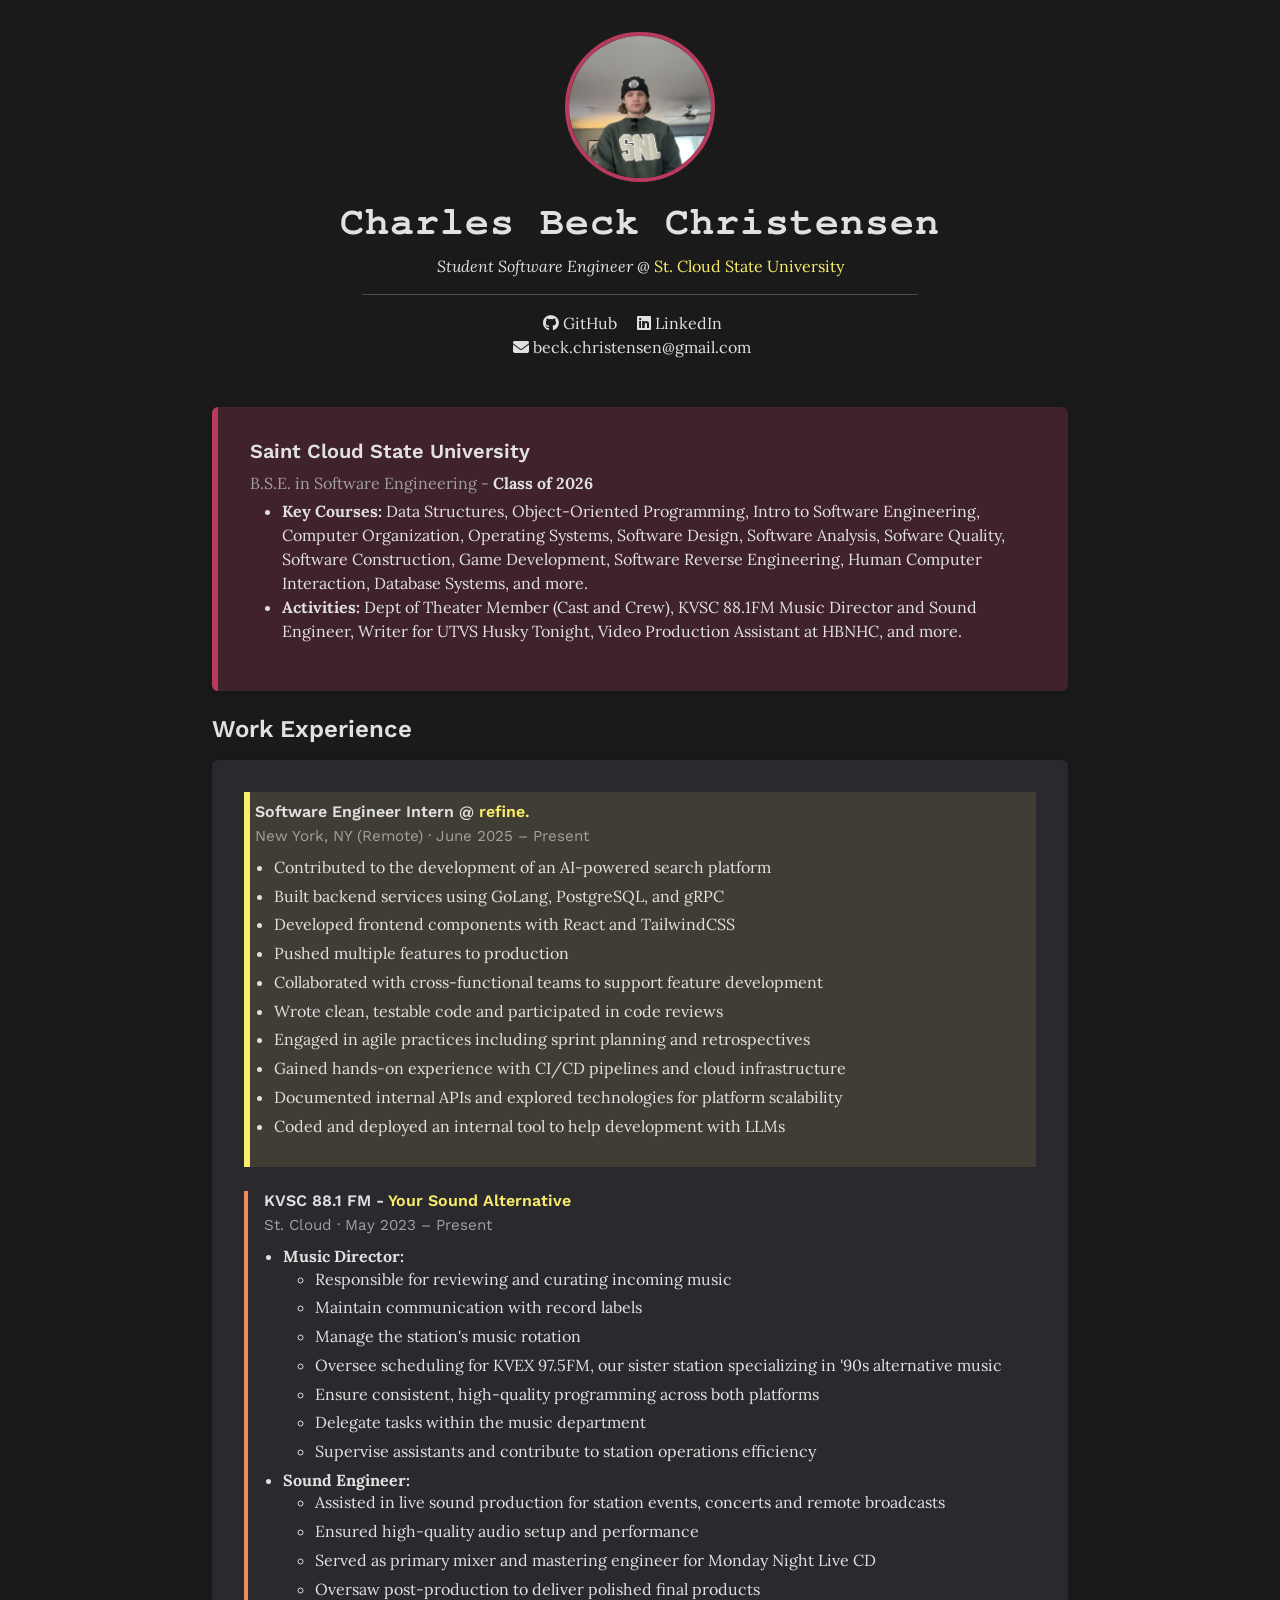
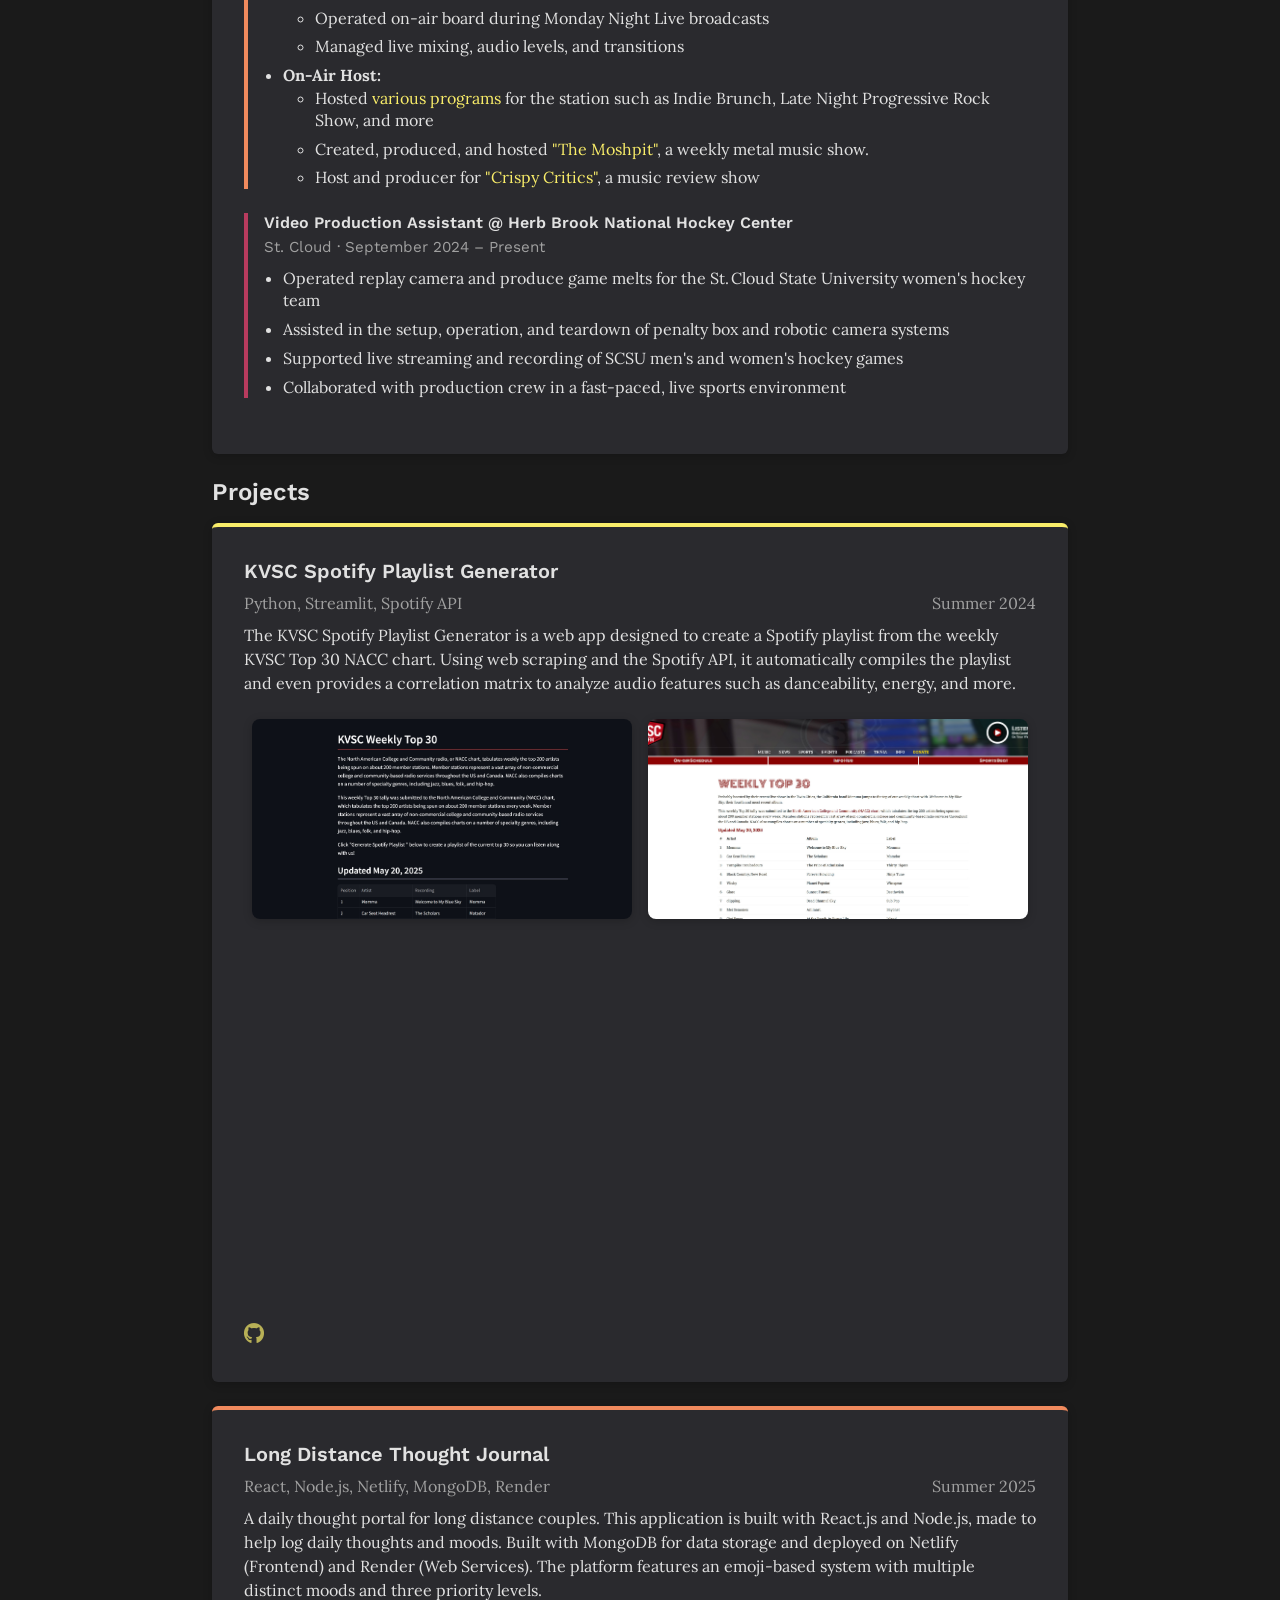
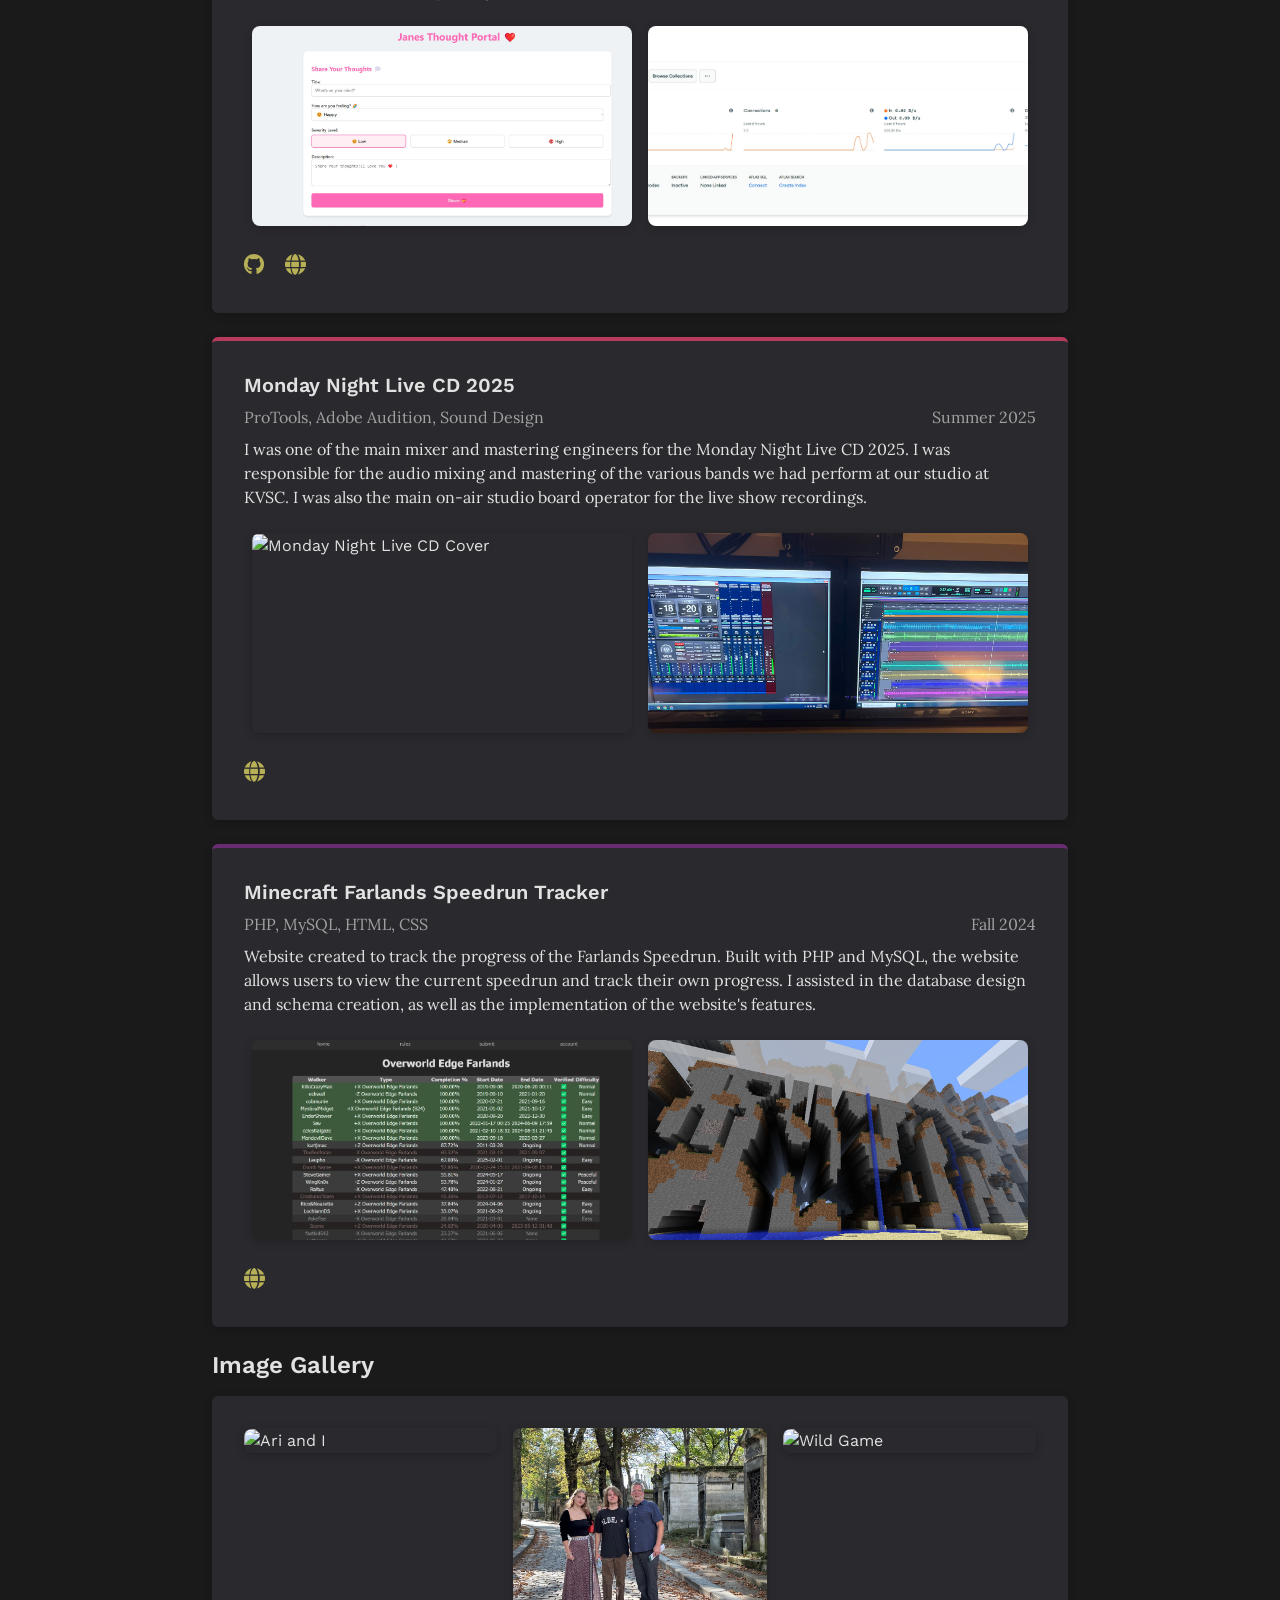
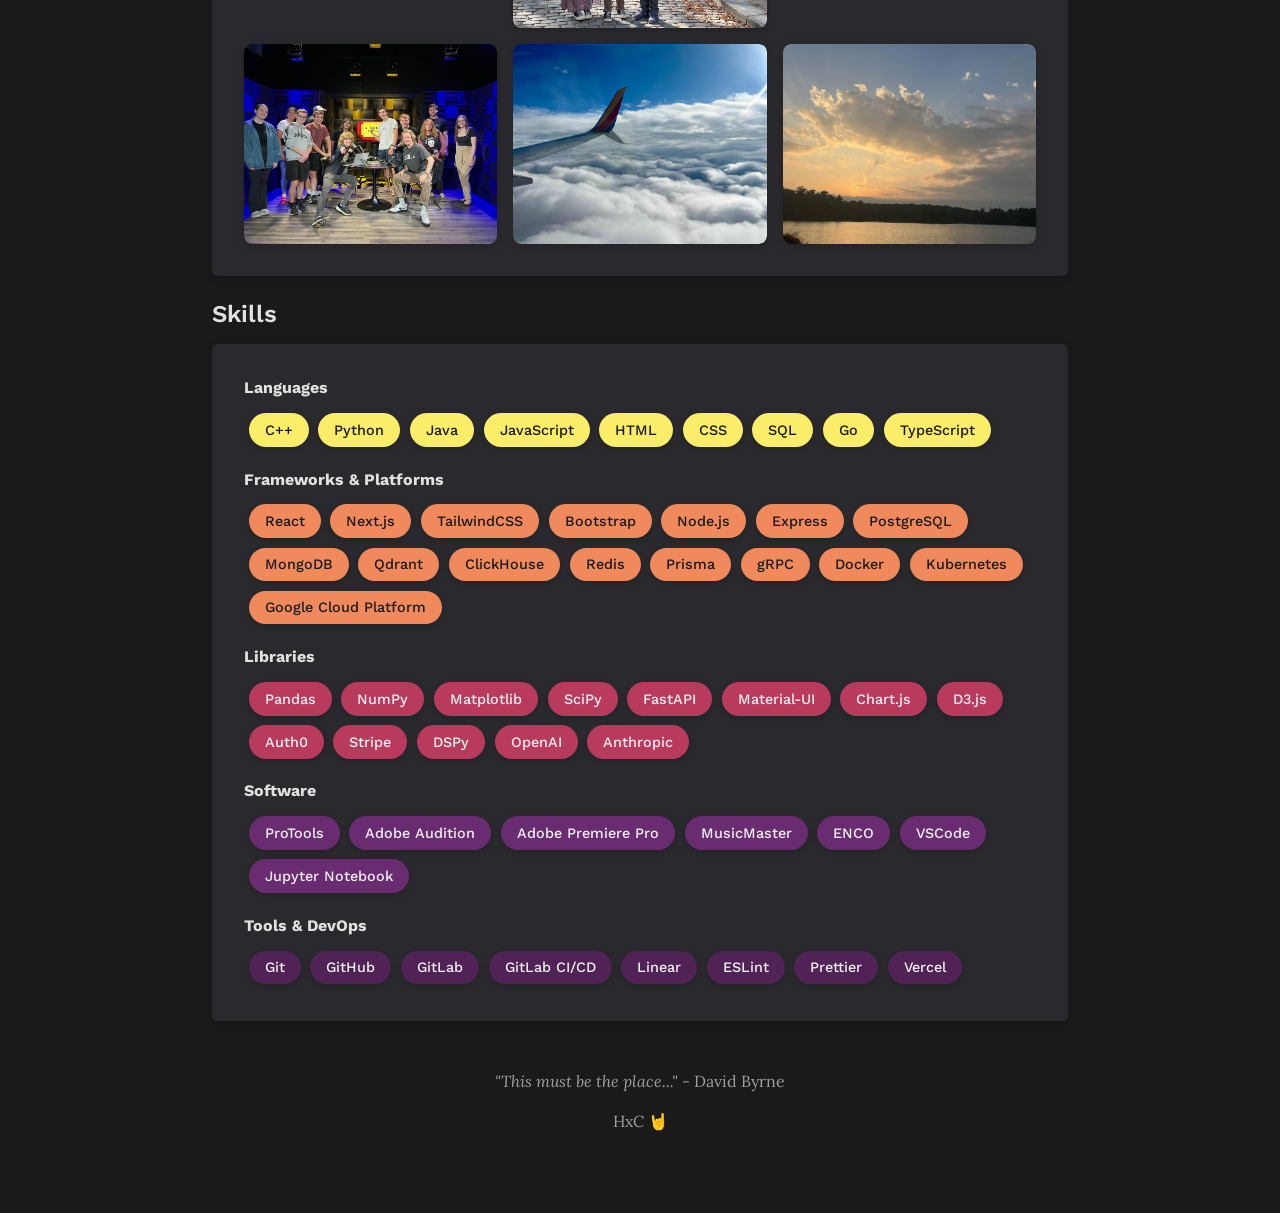
==== index.html @ 15f7aab4 "color" ====
<!DOCTYPE html>
<html lang="en">

<head>
  <meta charset="UTF-8" />
  <meta name="viewport" content="width=device-width, initial-scale=1.0" />
  <title>Beck Christensen | Engineer</title>

  <!-- Meta Description & Keywords -->
  <meta name="description" content="Portfolio website showcasing projects, education, and work experience." />
  <meta name="keywords" content="Portfolio, Software Engineer, Developer, Projects" />

  <!-- Canonical URL -->
  <link rel="canonical" href="https://beckchristensen.dev" />

  <!-- Open Graph / Facebook -->
  <meta property="og:title" content="Beck Christensen — Portfolio" />
  <meta property="og:description" content="Explore my portfolio showcasing projects and experience." />
  <meta property="og:image" content="https://beckchristensen.dev/pics/profile.jpg" />
  <meta property="og:url" content="https://beckchristensen.dev" />
  <meta property="og:type" content="website" />

  <!-- Twitter -->
  <meta name="twitter:card" content="summary_large_image" />
  <meta name="twitter:title" content="Beck Christensen — Portfolio" />
  <meta name="twitter:description" content="Software Engineer building impactful solutions." />
  <meta name="twitter:image" content="https://beckchristensen.dev/pics/profile.jpg" />

  <!-- Favicon -->
  <link rel="icon" href="pics/favicon.ico" type="image/x-icon" />

  <!-- Styles & Fonts -->
  <link href="https://cdn.jsdelivr.net/npm/bootstrap@5.3.0/dist/css/bootstrap.min.css" rel="stylesheet" />
  <link href="https://cdnjs.cloudflare.com/ajax/libs/font-awesome/6.4.0/css/all.min.css" rel="stylesheet" />
  <link href="https://fonts.googleapis.com/css2?family=Lora&family=Work+Sans:wght@400;500;600&display=swap"
    rel="stylesheet" />
  <link href="styles.css" rel="stylesheet" />
</head>

<body data-theme="dark">
  <div class="container">
    <div class="intro">
      <img src="pics/profile.jpg" alt="Beck Christensen" class="profile" />
      <h1>Charles Beck Christensen</h1>
      <p>
        <i>Student Software Engineer </i> @
        <a href="https://www.stcloudstate.edu" target="_blank">St. Cloud State University</a>
      </p>
      <hr style="width: 65%; margin: auto" />
      <p class="education-links mt-3">
        <a href="https://github.com/Beck-MN" class="me-3" target="_blank">
          <i class="fab fa-github"></i> GitHub
        </a>
        <a href="https://www.linkedin.com/in/charles-beck-christensen/" class="me-3" target="_blank">
          <i class="fab fa-linkedin"></i> LinkedIn
        </a>
        <br>
        <a href="mailto:beck.christensen@gmail.com" class="me-3" target="_blank">
          <i class="fas fa-envelope"></i> beck.christensen@gmail.com
        </a>
      </p>
    </div>

    <!-- Education -->
    <div class="card highlight mb-4">
      <div class="card-body d-flex flex-column flex-md-row justify-content-between align-items-start">
        <div class="flex-grow-1">
          <h5>Saint Cloud State University</h5>
          <p class="text-muted mb-1">
            B.S.E. in Software Engineering - <strong>Class of 2026</strong>
          </p>
          <ul>
            <li>
              <span style="font-weight: 900">Key Courses:</span> Data
              Structures, Object-Oriented Programming, Intro to Software
              Engineering, Computer Organization, Operating Systems, Software
              Design, Software Analysis, Sofware Quality, Software
              Construction, Game Development, Software Reverse Engineering,
              Human Computer Interaction, Database Systems, and more.
            </li>
            <li>
              <span style="font-weight: 900">Activities:</span> Dept of
              Theater Member (Cast and Crew), KVSC 88.1FM Music Director and
              Sound Engineer, Writer for UTVS Husky Tonight, Video Production
              Assistant at HBNHC, and more.
            </li>
          </ul>
        </div>
      </div>
    </div>

    <!-- Work Experience -->
    <h4 class="mb-3">Work Experience</h4>
    <div class="card mb-4">
      <div class="card-body">
        <div class="experience-entry current-role">
          <h6>
            Software Engineer Intern @
            <a href="https://www.joinrefine.io" target="_blank">refine.</a>
          </h6>
          <div class="role">New York, NY (Remote) · June 2025 – Present</div>
          <ul class="exp-list">
            <li>Contributed to the development of an AI-powered search platform</li>
            <li>Built backend services using GoLang, PostgreSQL, and gRPC</li>
            <li>Developed frontend components with React and TailwindCSS</li>
            <li>Pushed multiple features to production</li>
            <li>Collaborated with cross-functional teams to support feature development</li>
            <li>Wrote clean, testable code and participated in code reviews</li>
            <li>Engaged in agile practices including sprint planning and retrospectives</li>
            <li>Gained hands-on experience with CI/CD pipelines and cloud infrastructure</li>
            <li>Documented internal APIs and explored technologies for platform scalability</li>
            <li>Coded and deployed an internal tool to help development with LLMs</li>
          </ul>
        </div>

        <div class="experience-entry">
          <h6>
            KVSC 88.1 FM -
            <a href="https://kvsc.org" target="_blank">Your Sound Alternative</a>
          </h6>
          <div class="role">St. Cloud · May 2023 – Present</div>
          <ul class="exp-list">
            <li>
              <strong>Music Director:</strong>
              <ul>
                <li>Responsible for reviewing and curating incoming music</li>
                <li>Maintain communication with record labels</li>
                <li>Manage the station's music rotation</li>
                <li>Oversee scheduling for KVEX 97.5FM, our sister station specializing in '90s alternative music</li>
                <li>Ensure consistent, high-quality programming across both platforms</li>
                <li>Delegate tasks within the music department</li>
                <li>Supervise assistants and contribute to station operations efficiency</li>
              </ul>
            </li>
            <li>
              <strong>Sound Engineer:</strong>
              <ul>
                <li>Assisted in live sound production for station events, concerts and remote broadcasts</li>
                <li>Ensured high-quality audio setup and performance</li>
                <li>Served as primary mixer and mastering engineer for Monday Night Live CD</li>
                <li>Oversaw post-production to deliver polished final products</li>
                <li>Operated on-air board during Monday Night Live broadcasts</li>
                <li>Managed live mixing, audio levels, and transitions</li>
              </ul>
            </li>
            <li>
              <strong>On-Air Host:</a></strong>
              <ul>
                <li>Hosted <a href="https://spinitron.com/KVSC/dj/172772/Beck" target="_blank">various programs</a> for
                  the station such as Indie Brunch, Late Night Progressive Rock Show, and
                  more</li>
                <li>Created, produced, and hosted <a href="https://spinitron.com/KVSC/show/289520/The-Moshpit"
                    target="_blank">"The Moshpit"</a>, a weekly metal music show.</li>
                <li>Host and producer for <a
                    href="https://drive.google.com/drive/folders/1A9IMFSlSN50rLagsaQSHKBkP95zZMX10?usp=drive_link"
                    target="_blank">"Crispy Critics"</a>, a music review show</li>
              </ul>
            </li>
          </ul>
        </div>

        <div class="experience-entry">
          <h6>
            Video Production Assistant @ Herb Brook National Hockey Center
          </h6>
          <div class="role">St. Cloud · September 2024 – Present</div>
          <ul class="exp-list">
            <li>
              Operated replay camera and produce game melts for the St. Cloud
              State University women's hockey team
            </li>
            <li>
              Assisted in the setup, operation, and teardown of penalty box
              and robotic camera systems
            </li>
            <li>
              Supported live streaming and recording of SCSU men's and women's
              hockey games
            </li>
            <li>
              Collaborated with production crew in a fast-paced, live sports
              environment
            </li>
          </ul>
        </div>
      </div>
    </div>

    <!-- Projects -->
    <h4 class="mb-3">Projects</h4>

    <!-- KVSC Spotify Project -->
    <div class="card mb-4 project-card">
      <div class="card-body">
        <h5>KVSC Spotify Playlist Generator</h5>
        <div class="d-flex justify-content-between align-items-center mb-2">
          <p class="text-muted mb-0">Python, Streamlit, Spotify API</p>
          <p class="text-muted mb-0">Summer 2024</p>
        </div>
        <p>
          The KVSC Spotify Playlist Generator is a web app designed to create
          a Spotify playlist from the weekly KVSC Top 30 NACC chart. Using web
          scraping and the Spotify API, it automatically compiles the playlist
          and even provides a correlation matrix to analyze audio features
          such as danceability, energy, and more.
        </p>
        <div class="project-images-container">
          <div class="project-image">
            <img src="pics/spotify_app.jpg" alt="KVSC Spotify Playlist Generator Screenshot" />
            <div class="image-overlay">
              <p>
                Web app that creates Spotify playlists from KVSC's weekly Top
                30 chart
              </p>
            </div>
          </div>
          <div class="project-image">
            <img src="pics/kvsc_top.jpg" alt="KVSC's weekly Top 30 chart" />
            <div class="image-overlay">
              <p>KVSC's weekly Top 30 chart</p>
            </div>
          </div>
        </div>
        <div style="display: flex; justify-content: center;">
          <iframe style="border-radius:4px"
            src="https://open.spotify.com/embed/playlist/4jFSmTrqs5lu827RUl6WCa?utm_source=generator&theme=0"
            width="98%" height="352" frameBorder="0" allowfullscreen=""
            allow="autoplay; clipboard-write; encrypted-media; fullscreen; picture-in-picture" loading="lazy"></iframe>
        </div>
        <br>
        <div class="icon-links">
          <a href="https://github.com/Beck-MN/KVSC-Spotify-App" target="_blank"><i class="fab fa-github"></i></a>
        </div>
      </div>
    </div>

    <!-- Thought Journal Project -->
    <div class="card mb-4 project-card">
      <div class="card-body">
        <h5>Long Distance Thought Journal</h5>
        <div class="d-flex justify-content-between align-items-center mb-2">
          <p class="text-muted mb-0">
            React, Node.js, Netlify, MongoDB, Render
          </p>
          <p class="text-muted mb-0">Summer 2025</p>
        </div>
        <p>
          A daily thought portal for long distance couples. This application is built with React.js and Node.js, made to
          help log daily thoughts and moods.
          Built with MongoDB for data storage and deployed on Netlify (Frontend) and Render (Web Services). The platform
          features an emoji-based system with multiple distinct moods and three priority levels.
        </p>
        <div class="project-images-container">
          <div class="project-image">
            <img src="pics/portal.jpg" alt="Long Distance Thought Journal Interface" />
            <div class="image-overlay">
              <p>Main interface of the thought journal application</p>
            </div>
          </div>
          <div class="project-image">
            <img src="pics/portal_db.jpg" alt="MongoDB Database" />
            <div class="image-overlay">
              <p>Database structure showing mood and priority tracking</p>
            </div>
          </div>
        </div>
        <div class="icon-links">
          <a href="https://github.com/Beck-MN/Complaint-Portal" target="_blank"><i class="fab fa-github"></i></a>
          <a href="https://janehasacomplaint.com" target="_blank"><i class="fas fa-globe"></i></a>
        </div>
      </div>
    </div>

    <!-- MNL CD Project -->
    <div class="card mb-4 project-card">
      <div class="card-body">
        <h5>Monday Night Live CD 2025</h5>
        <div class="d-flex justify-content-between align-items-center mb-2">
          <p class="text-muted mb-0">
            ProTools, Adobe Audition, Sound Design
          </p>
          <p class="text-muted mb-0">Summer 2025</p>
        </div>
        <p>
          I was one of the main mixer and mastering engineers for the Monday
          Night Live CD 2025. I was responsible for the audio mixing and
          mastering of the various bands we had perform at our studio at KVSC.
          I was also the main on-air studio board operator for the live show
          recordings.
        </p>
        <div class="project-images-container">
          <div class="project-image">
            <img src="pics/mnl_cd.png" alt="Monday Night Live CD Cover" />
            <div class="image-overlay">
              <p>Cover art for the 2025 Monday Night Live CD compilation</p>
            </div>
          </div>
          <div class="project-image">
            <img src="pics/mnl_stu.jpg" alt="Monday Night Live Studio" />
            <div class="image-overlay">
              <p>Monday Night Live Studio</p>
            </div>
          </div>
        </div>
        <div class="icon-links">
          <a href="https://drive.google.com/drive/folders/1A9IMFSlSN50rLagsaQSHKBkP95zZMX10?usp=drive_link"
            target="_blank"><i class="fas fa-globe"></i></a>
        </div>
      </div>
    </div>

    <!-- Farlands Project -->
    <div class="card mb-4 project-card">
      <div class="card-body">
        <h5>Minecraft Farlands Speedrun Tracker</h5>
        <div class="d-flex justify-content-between align-items-center mb-2">
          <p class="text-muted mb-0">PHP, MySQL, HTML, CSS</p>
          <p class="text-muted mb-0">Fall 2024</p>
        </div>
        <p>
          Website created to track the progress of the Farlands Speedrun.
          Built with PHP and MySQL, the website allows users to view the
          current speedrun and track their own progress. I assisted in the
          database design and schema creation, as well as the implementation
          of the website's features.
        </p>
        <div class="project-images-container">
          <div class="project-image">
            <img src="pics/farlands.jpg" alt="Farlands Speedrun Tracker Interface" />
            <div class="image-overlay">
              <p>User interface for tracking Farlands speedrun progress</p>
            </div>
          </div>
          <div class="project-image">
            <img src="pics/farlands_2.webp" alt="Minecraft Farlands" />
            <div class="image-overlay">
              <p>In-game view of the Minecraft Farlands</p>
            </div>
          </div>
        </div>
        <div class="icon-links">
          <a href="https://farlands.cc" target="_blank"><i class="fas fa-globe"></i></a>
        </div>
      </div>
    </div>

    <!-- Image Gallery -->
    <h4 class="mb-3">Image Gallery</h4>
    <div class="card mb-4">
      <div class="card-body">
        <div class="row g-3" id="imageGallery">
          <div class="col-lg-4 col-md-6">
            <div class="gallery-item">
              <img src="pics/ari_1.jpg" alt="Ari and I" class="gallery-image" data-bs-toggle="modal"
                data-bs-target="#imageModal" onclick="showImage('pics/ari_1.jpg', 'My cat Ari ❤️')">
              <div class="image-overlay">
                <p>My cat Ari ❤️</p>
              </div>
            </div>
          </div>
          <div class="col-lg-4 col-md-6">
            <div class="gallery-item">
              <img src="pics/fam.jpg" alt="Family" class="gallery-image" data-bs-toggle="modal"
                data-bs-target="#imageModal" onclick="showImage('pics/fam.jpg', 'Me,My Dad, and Sister in France')">
              <div class="image-overlay">
                <p>Me, My Dad, and Sister in France</p>
              </div>
            </div>
          </div>
          <div class="col-lg-4 col-md-6">
            <div class="gallery-item">
              <img src="pics/wild_game.jpg" alt="Wild Game" class="gallery-image" data-bs-toggle="modal"
                data-bs-target="#imageModal" onclick="showImage('pics/wild_game.jpg', 'Wild Game w/ my best friend')">
              <div class="image-overlay">
                <p>Wild Game w/ my best friend</p>
              </div>
            </div>
          </div>
          <div class="col-lg-4 col-md-6">
            <div class="gallery-item">
              <img src="pics/bttm.jpg" alt="Back to the Movies cast" class="gallery-image" data-bs-toggle="modal"
                data-bs-target="#imageModal" onclick="showImage('pics/bttm.jpg', 'Back to the Movies cast')">
              <div class="image-overlay">
                <p>Back to the Movies cast</p>
              </div>
            </div>
          </div>
          <div class="col-lg-4 col-md-6">
            <div class="gallery-item">
              <img src="pics/airplane.jpg" alt="Airplane" class="gallery-image" data-bs-toggle="modal"
                data-bs-target="#imageModal" onclick="showImage('pics/airplane.jpg', 'Love traveling')">
              <div class="image-overlay">
                <p>Love traveling</p>
              </div>
            </div>
          </div>
          <div class="col-lg-4 col-md-6">
            <div class="gallery-item">
              <img src="pics/up_north.jpg" alt="Up North" class="gallery-image" data-bs-toggle="modal"
                data-bs-target="#imageModal" onclick="showImage('pics/up_north.jpg', 'Love being up north')">
              <div class="image-overlay">
                <p>Love being up north</p>
              </div>
            </div>
          </div>
        </div>
      </div>
    </div>

    <!-- Image Modal -->
    <div class="modal fade" id="imageModal" tabindex="-1" aria-labelledby="imageModalLabel" aria-hidden="true">
      <div class="modal-dialog modal-lg modal-dialog-centered">
        <div class="modal-content">
          <div class="modal-header">
            <h5 class="modal-title" id="imageModalLabel">Image</h5>
            <button type="button" class="btn-close" data-bs-dismiss="modal" aria-label="Close"></button>
          </div>
          <div class="modal-body text-center">
            <img id="modalImage" src="" alt="" class="img-fluid">
          </div>
        </div>
      </div>
    </div>

    <!-- Skills -->
    <h4 class="mb-3">Skills</h4>
    <div class="card mb-4">
      <div class="card-body">
        <div class="mb-2"><strong>Languages</strong></div>
        <div class="d-flex flex-wrap mb-3">
          <span class="badge lang">C++</span>
          <span class="badge lang">Python</span>
          <span class="badge lang">Java</span>
          <span class="badge lang">JavaScript</span>
          <span class="badge lang">HTML</span>
          <span class="badge lang">CSS</span>
          <span class="badge lang">SQL</span>
          <span class="badge lang">Go</span>
          <span class="badge lang">TypeScript</span>
        </div>

        <div class="mb-2"><strong>Frameworks & Platforms</strong></div>
        <div class="d-flex flex-wrap mb-3">
          <span class="badge framework">React</span>
          <span class="badge framework">Next.js</span>
          <span class="badge framework">TailwindCSS</span>
          <span class="badge framework">Bootstrap</span>
          <span class="badge framework">Node.js</span>
          <span class="badge framework">Express</span>
          <span class="badge framework">PostgreSQL</span>
          <span class="badge framework">MongoDB</span>
          <span class="badge framework">Qdrant</span>
          <span class="badge framework">ClickHouse</span>
          <span class="badge framework">Redis</span>
          <span class="badge framework">Prisma</span>
          <span class="badge framework">gRPC</span>
          <span class="badge framework">Docker</span>
          <span class="badge framework">Kubernetes</span>
          <span class="badge framework">Google Cloud Platform</span>
        </div>

        <div class="mb-2"><strong>Libraries</strong></div>
        <div class="d-flex flex-wrap mb-3">
          <span class="badge library">Pandas</span>
          <span class="badge library">NumPy</span>
          <span class="badge library">Matplotlib</span>
          <span class="badge library">SciPy</span>
          <span class="badge library">FastAPI</span>
          <span class="badge library">Material-UI</span>
          <span class="badge library">Chart.js</span>
          <span class="badge library">D3.js</span>
          <span class="badge library">Auth0</span>
          <span class="badge library">Stripe</span>
          <span class="badge library">DSPy</span>
          <span class="badge library">OpenAI</span>
          <span class="badge library">Anthropic</span>
        </div>

        <div class="mb-2"><strong>Software</strong></div>
        <div class="d-flex flex-wrap mb-3">
          <span class="badge software">ProTools</span>
          <span class="badge software">Adobe Audition</span>
          <span class="badge software">Adobe Premiere Pro</span>
          <span class="badge software">MusicMaster</span>
          <span class="badge software">ENCO</span>
          <span class="badge software">VSCode</span>
          <span class="badge software">Jupyter Notebook</span>
        </div>

        <div class="mb-2"><strong>Tools & DevOps</strong></div>
        <div class="d-flex flex-wrap">
          <span class="badge tools">Git</span>
          <span class="badge tools">GitHub</span>
          <span class="badge tools">GitLab</span>
          <span class="badge tools">GitLab CI/CD</span>
          <span class="badge tools">Linear</span>
          <span class="badge tools">ESLint</span>
          <span class="badge tools">Prettier</span>
          <span class="badge tools">Vercel</span>
        </div>
      </div>
    </div>
  </div>

  <!-- Footer -->
  <footer class="text-center mt-5 mb-3 text-muted small">
    <p><i>"This must be the place..."</i> - David Byrne</p>
    <p>
      <a href="https://youtu.be/jOB3IYBcJEE?si=LBYLgyGTrKcI_44z" target="_blank">
        HxC 🤘</a>
    </p>
  </footer>

  <!-- Scripts -->
  <script src="https://cdn.jsdelivr.net/npm/bootstrap@5.3.0/dist/js/bootstrap.bundle.min.js"></script>
  <script src="https://unpkg.com/aos@2.3.4/dist/aos.js"></script>
  <script>
    AOS.init({ duration: 200, once: true });

    // Gallery modal functionality
    function showImage(src, title) {
      document.getElementById('modalImage').src = src;
      document.getElementById('modalImage').alt = title;
      document.getElementById('imageModalLabel').textContent = title;
    }
  </script>
</body>

</html>
---- styles.css ----
:root {
  --bg: #1a1a1a;
  --text: #e1e1e1;
  --text-muted: #a0a0a0;
  --card-bg: #2a2a2e;
  --card-highlight-bg: #b83b5f3d;
  ;
  --accent: #B83B5E;
  --badge-text: #f1f1f1;
  --divider: linear-gradient(to right, #2E2A5B, #1a1a1a);
}

body {
  background-color: var(--bg);
  color: var(--text);
  font-family: "Work Sans", sans-serif;
  padding: 2rem 1rem 4rem 1rem;
}

.divider {
  height: 60px;
  background: var(--divider);
}

h1,
h2,
h3,
h4,
h5,
h6 {
  font-family: "Work Sans", sans-serif;
  font-weight: 600;
  color: var(--text);
}

p,
li {
  font-family: "Lora", serif;
  font-size: 1rem;
  color: var(--text);
}

.intro {
  text-align: center;
  margin-bottom: 3rem;
}

.intro img.profile {
  width: 150px;
  height: 150px;
  object-fit: cover;
  object-position: center 30%;
  border-radius: 50%;
  margin-bottom: 1rem;
  border: 4px solid var(--accent);
}

.intro h1 {
  font-family: "FreeMono", monospace;
  font-weight: 600;
  letter-spacing: 1px;
}

.text-muted {
  color: var(--text-muted) !important;
}

.card {
  border: none;
  background-color: var(--card-bg);
  box-shadow: 0 2px 10px rgba(0, 0, 0, 0.2);
  transition: transform 0.2s;
  color: var(--text);
}

.card.highlight {
  border-left: 6px solid var(--accent);
  background-color: var(--card-highlight-bg);
}

.card:hover {
  transform: translateY(-4px);
}

.card-body {
  padding: 2rem;
}

.project-card {
  border: none;
  background-color: var(--card-bg);
  box-shadow: 0 2px 10px rgba(0, 0, 0, 0.2);
  transition: transform 0.2s;
  margin-bottom: 2rem;
  border-top: 4px solid transparent;
}

.project-card:hover {
  transform: translateY(-4px);
}

/* Project card accent colors */
.card.mb-4.project-card:nth-of-type(4) {
  border-top-color: #F9ED69;
}

.card.mb-4.project-card:nth-of-type(5) {
  border-top-color: #F08A5D;
}

.card.mb-4.project-card:nth-of-type(6) {
  border-top-color: #B83B5E;
}

.card.mb-4.project-card:nth-of-type(7) {
  border-top-color: #6A2C70;
}

.badge {
  font-size: 0.9rem;
  font-weight: 500;
  margin: 0.3rem;
  padding: 0.6rem 1rem;
  color: var(--badge-text);
  border-radius: 2rem;
  box-shadow: 0 2px 6px rgba(0, 0, 0, 0.2);
  cursor: default;
}

.badge.lang {
  background-color: #F9ED69;
  color: #1a1a1a;
}

.badge.framework {
  background-color: #F08A5D;
  color: #1a1a1a;
}

.badge.library {
  background-color: #B83B5E;
}

.badge.software {
  background-color: #6A2C70;
}

.badge.tools {
  background-color: #512255;
}

.icon-links a {
  color: #f9ed69af;
  margin-right: 1rem;
  font-size: 1.3rem;
  cursor: pointer;
  transition: color 0.2s;
}

.icon-links a:hover {
  color: #F08A5D;
}

.container {
  max-width: 880px;
}

.experience-entry {
  border-left: 4px solid var(--accent);
  margin-bottom: 1.5rem;
  padding-left: 1rem;
}

.experience-entry:nth-child(1) {
  border-left-color: #F9ED69;
}

.experience-entry:nth-child(2) {
  border-left-color: #F08A5D;
}

.experience-entry:nth-child(3) {
  border-left-color: #B83B5E;
}

.experience-entry h6 {
  margin-bottom: 0.25rem;
  font-weight: 600;
  color: var(--text);
}

.experience-entry .role {
  font-size: 0.95rem;
  color: var(--text-muted);
}

.experience-entry p {
  margin-top: 0.5rem;
}

.experience-entry.current-role {
  border-left: 6px solid var(--accent);
  background-color: var(--card-highlight-bg);
  padding: 10px 5px;
}

.experience-entry.current-role:nth-child(1) {
  border-left-color: #F9ED69;
  background-color: rgba(249, 237, 105, 0.1);
}

.experience-entry.current-role:nth-child(2) {
  border-left-color: #F08A5D;
  background-color: rgba(240, 138, 93, 0.1);
}

.experience-entry.current-role:nth-child(3) {
  border-left-color: #B83B5E;
  background-color: rgba(184, 59, 94, 0.1);
}

.exp-list {
  padding-left: 1.2rem;
  margin-top: 0.5rem;
  margin-bottom: 1.25rem;
  list-style: disc;
}

.exp-list li {
  margin-bottom: 0.4rem;
  font-family: "Lora", serif;
  font-size: 1rem;
  line-height: 1.4;
}

.education-links a {
  color: var(--text);
  text-decoration: none;
  transition: color 0.2s;
}

.education-links a:hover {
  color: var(--accent);
  text-decoration: underline;
}

a {
  color: #F9ED69;
  text-decoration: none;
  transition: color 0.2s;
}

a:hover {
  color: #F08A5D;
}

strong {
  color: var(--text);
}

@media (max-width: 576px) {
  .card-body {
    padding: 1.25rem;
  }
}

.project-images-container {
  display: flex;
  flex-wrap: wrap;
  justify-content: space-between;
  margin-bottom: 1rem;
}

.project-image {
  position: relative;
  width: 48%;
  margin: 1%;
  display: inline-block;
  overflow: hidden;
  border-radius: 8px;
  box-shadow: 0 2px 10px rgba(0, 0, 0, 0.2);
}

.project-image img {
  width: 100%;
  height: 200px;
  object-fit: cover;
  object-position: top;
  transition: transform 0.3s ease;
}

.project-image:hover img {
  transform: scale(1.05);
}

.project-image .image-overlay {
  position: absolute;
  top: 0;
  left: 0;
  width: 100%;
  height: 100%;
  background: rgba(0, 0, 0, 0.8);
  color: var(--text);
  display: flex;
  align-items: center;
  justify-content: center;
  opacity: 0;
  transition: opacity 0.3s ease;
  padding: 1rem;
  text-align: center;
  font-family: "Work Sans", sans-serif;
}

.project-image:hover .image-overlay {
  opacity: 1;
}

footer p {
  color: #a0a0a0;
}

footer a {
  color: #a0a0a0;
}

footer a:hover {
  color: #F9ED69;
}

/* Gallery Styles */
.gallery-item {
  position: relative;
  overflow: hidden;
  border-radius: 8px;
  box-shadow: 0 2px 10px rgba(0, 0, 0, 0.2);
  transition: transform 0.3s ease, box-shadow 0.3s ease;
}

.gallery-item:hover {
  transform: translateY(-4px);
  box-shadow: 0 8px 20px rgba(0, 0, 0, 0.3);
}

.gallery-image {
  width: 100%;
  height: 200px;
  object-fit: cover;
  object-position: center;
  cursor: pointer;
  transition: transform 0.3s ease;
  border-radius: 8px;
}

.gallery-item:hover .gallery-image {
  transform: scale(1.05);
}

.gallery-item .image-overlay {
  position: absolute;
  top: 0;
  left: 0;
  width: 100%;
  height: 100%;
  background: rgba(0, 0, 0, 0.8);
  color: var(--text);
  display: flex;
  align-items: center;
  justify-content: center;
  opacity: 0;
  transition: opacity 0.3s ease;
  padding: 1rem;
  text-align: center;
  font-family: "Work Sans", sans-serif;
  border-radius: 8px;
  pointer-events: none;
}

.gallery-item:hover .image-overlay {
  opacity: 1;
}

/* Modal customization to match theme */
.modal-content {
  background-color: var(--card-bg);
  border: none;
  color: var(--text);
}

.modal-header {
  border-bottom: 1px solid #444;
}

.modal-title {
  color: var(--text);
}

.btn-close {
  filter: invert(1);
}

@media (max-width: 768px) {
  .gallery-image {
    height: 160px;
  }
}
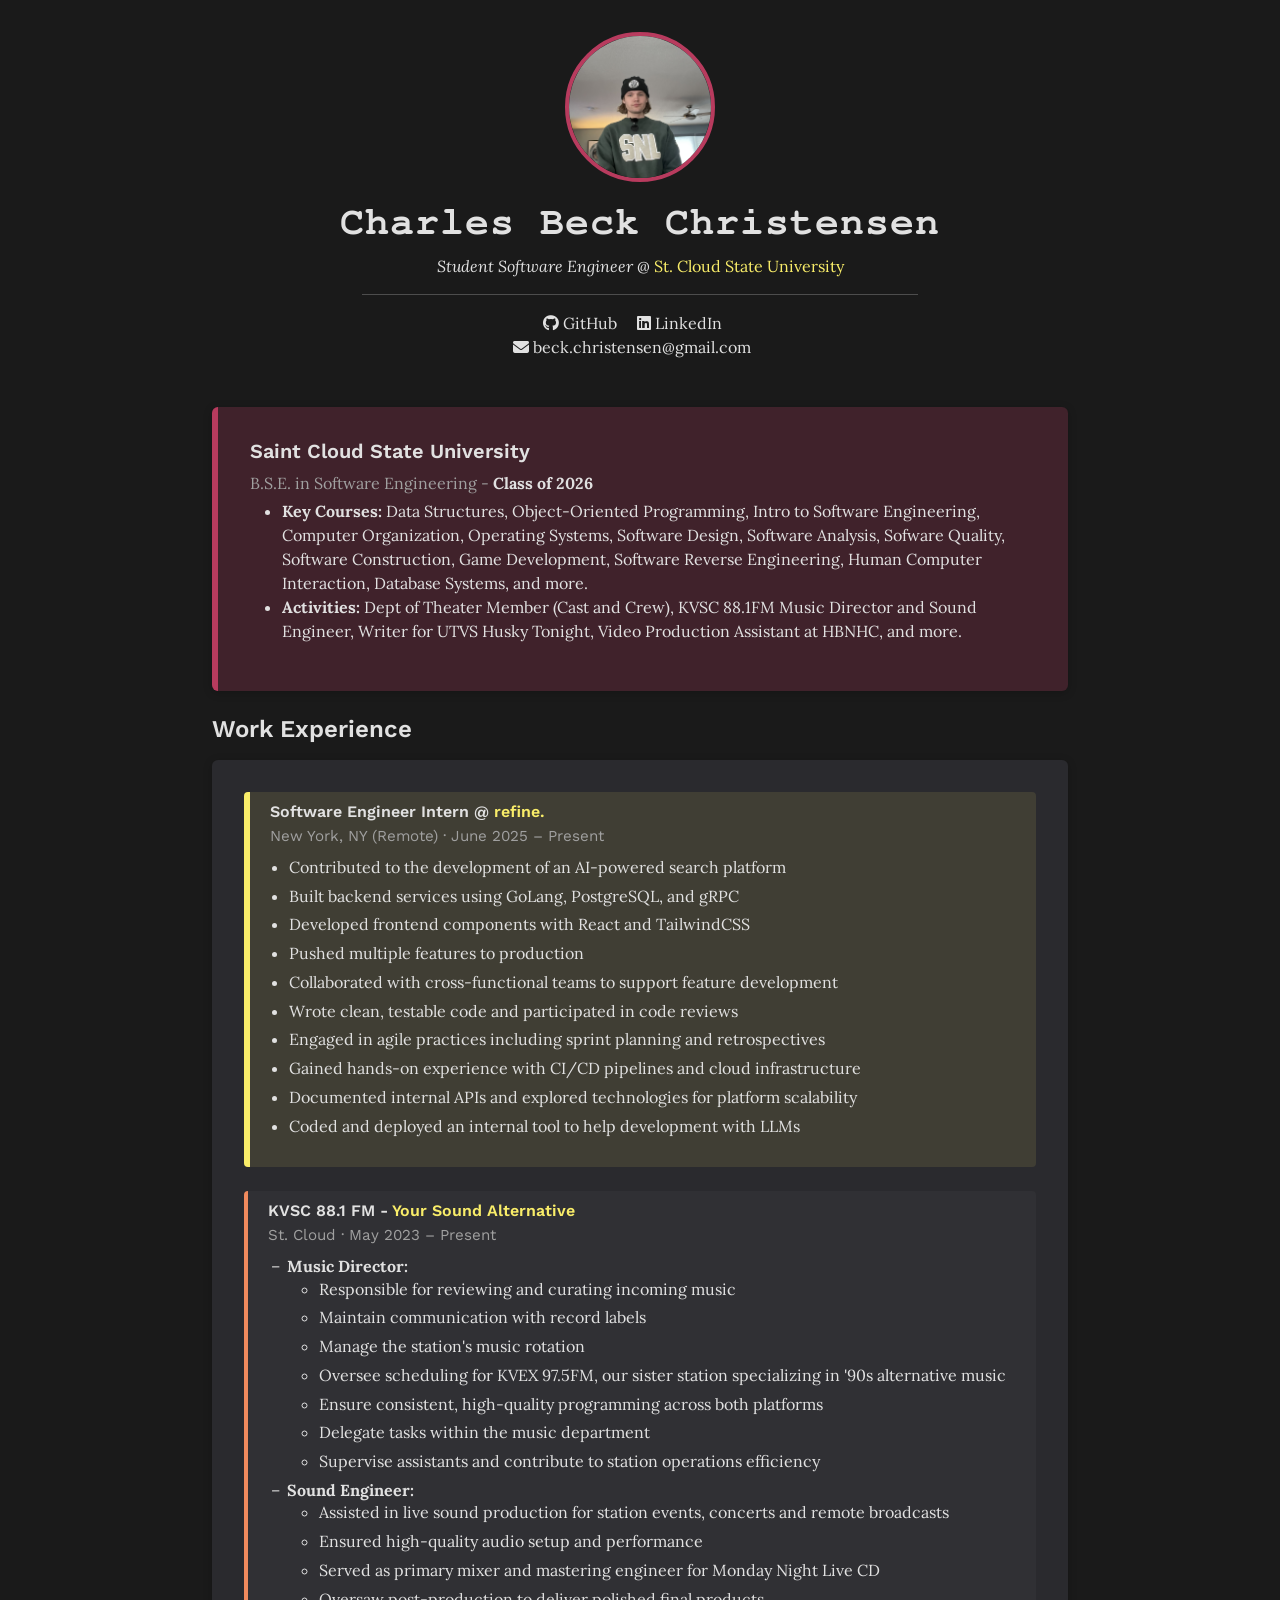
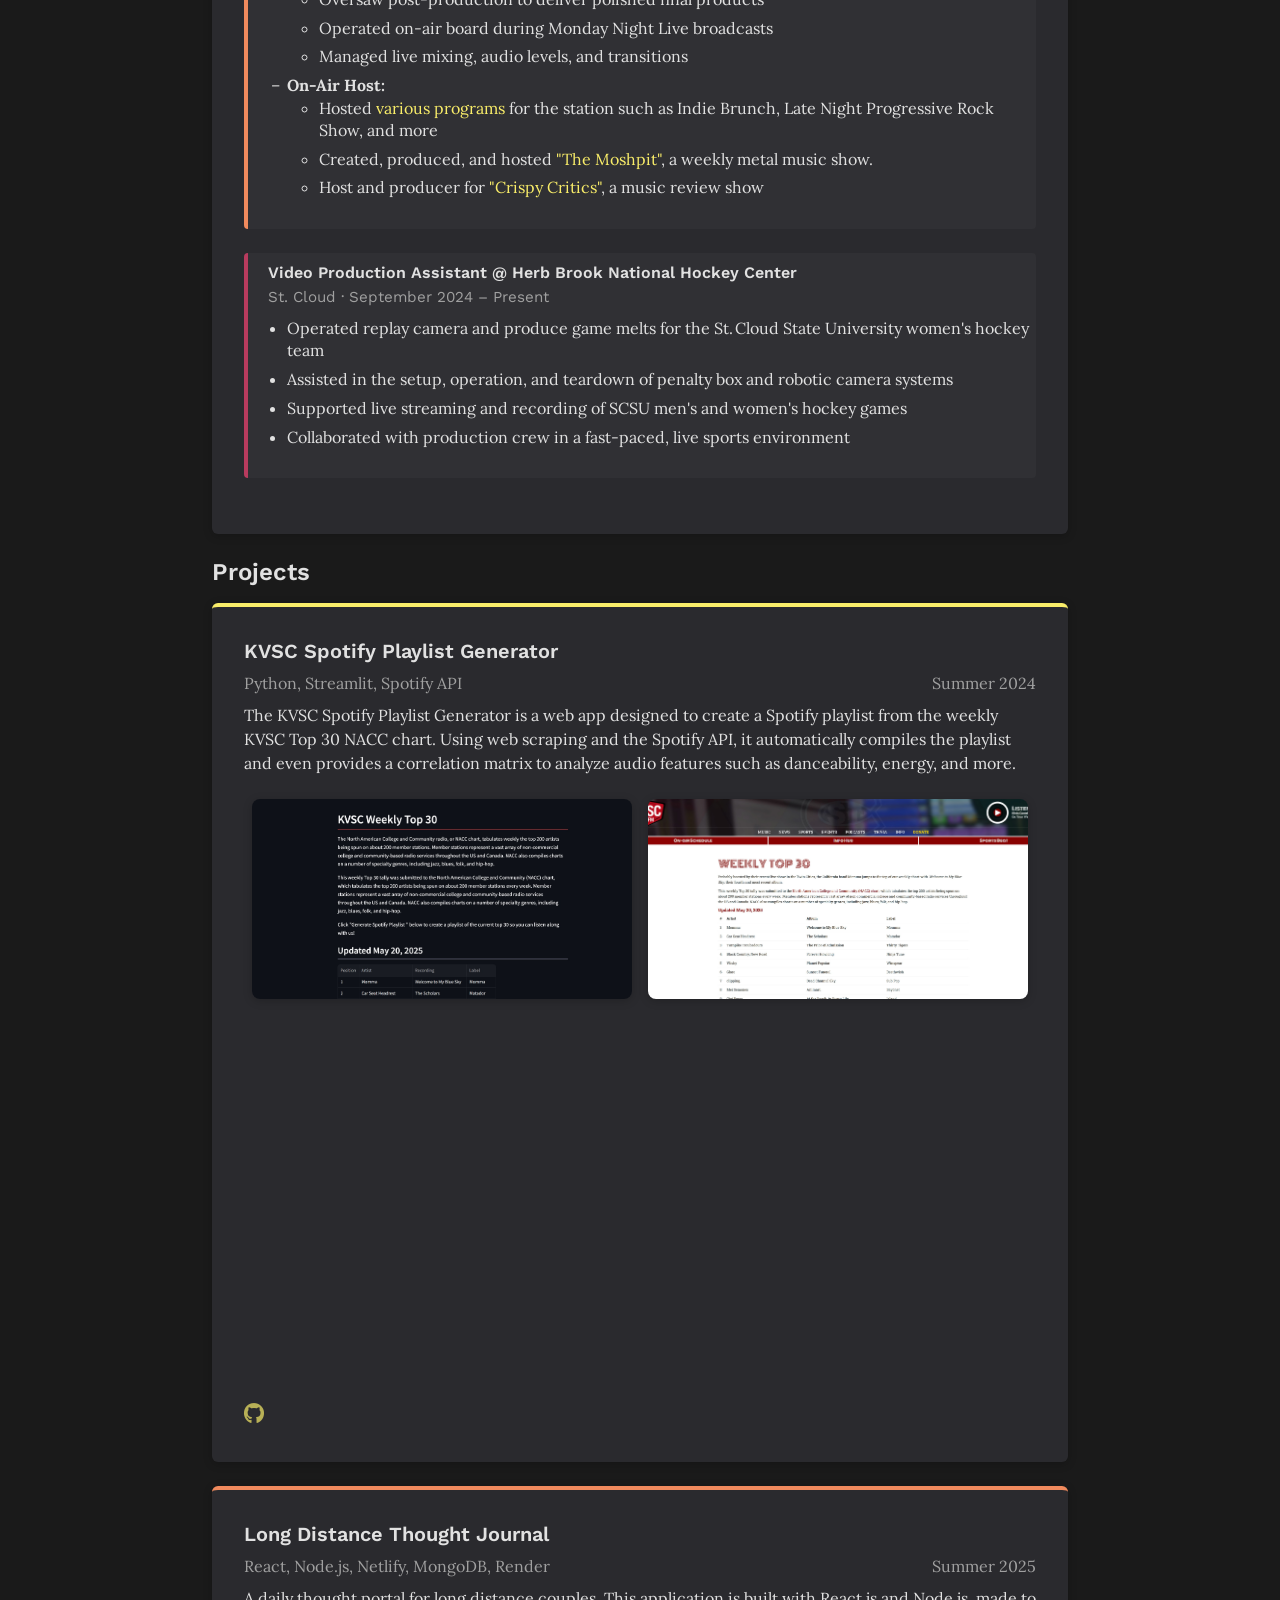
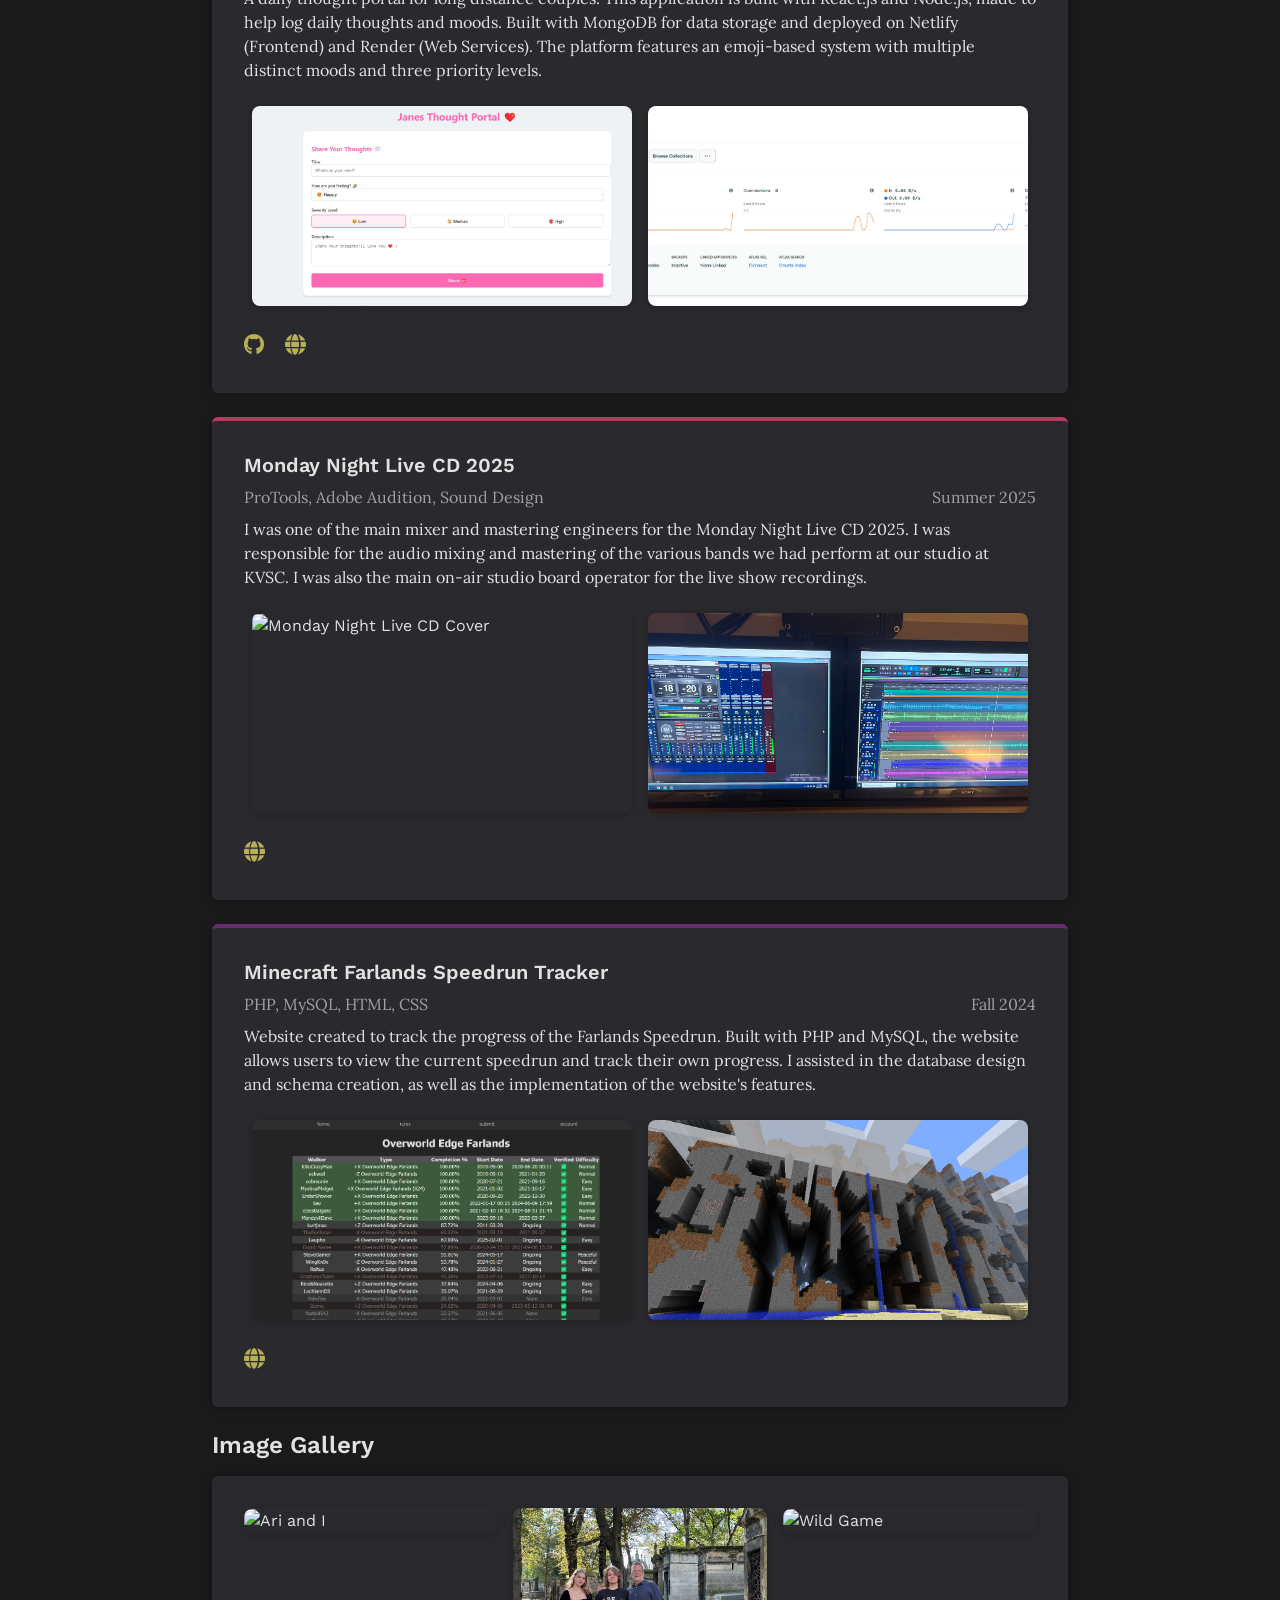
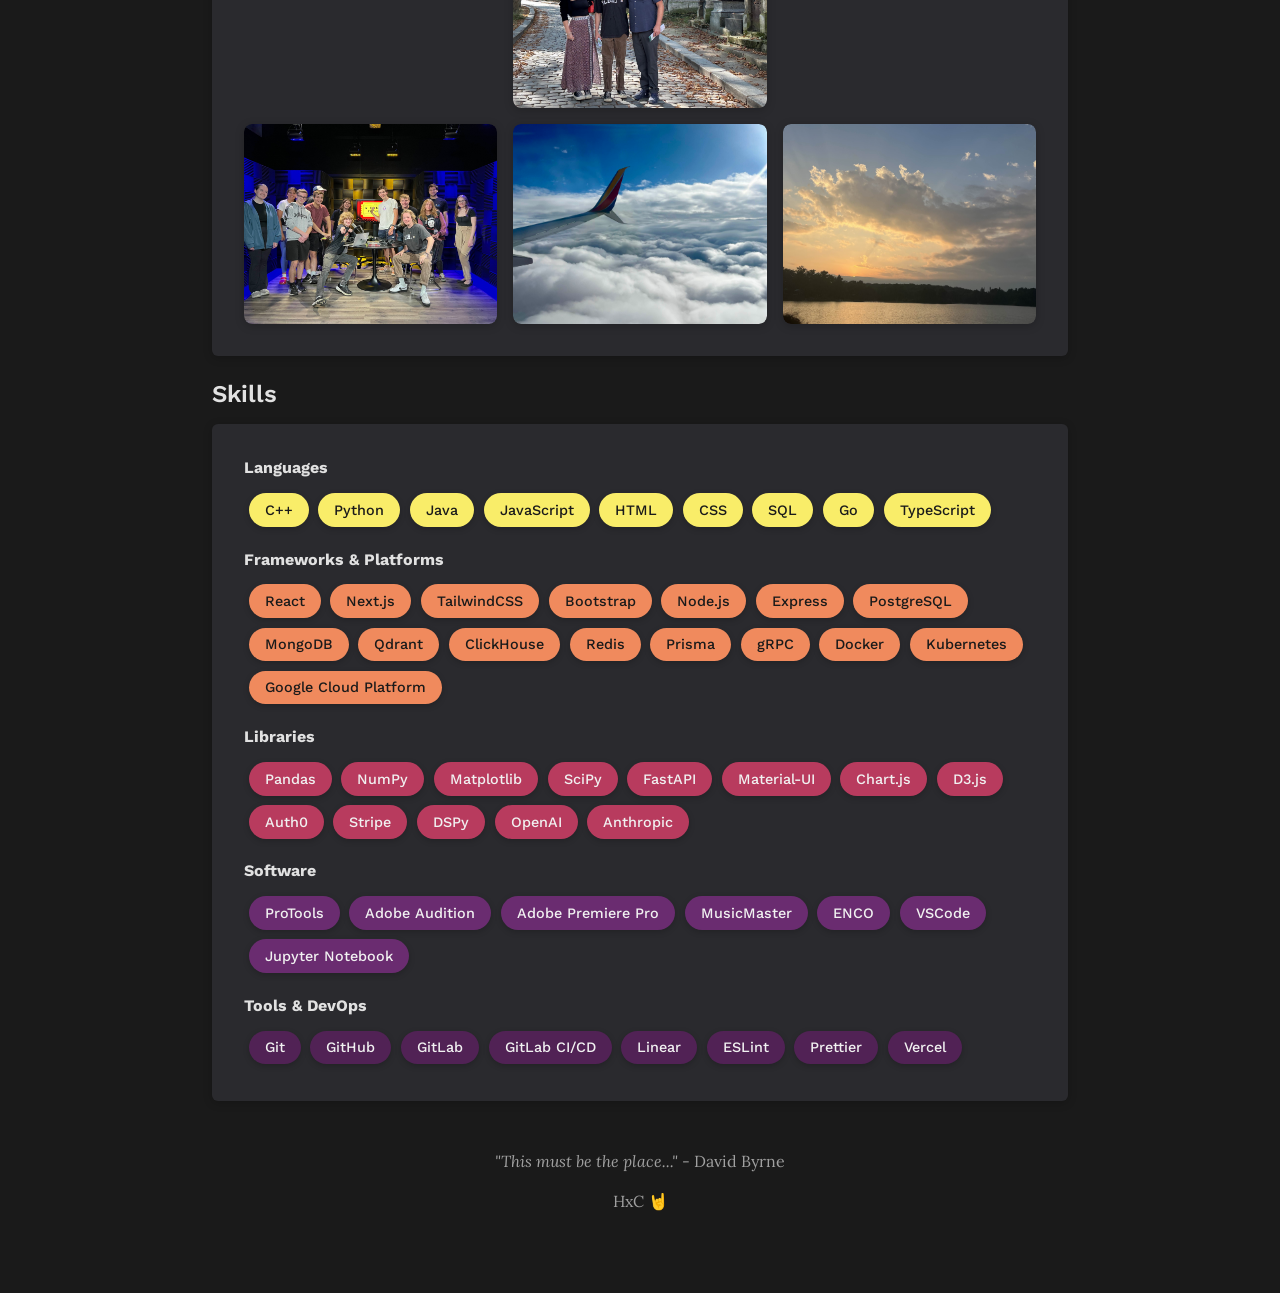
==== commit 85f5751f: "formatting" ====
--- a/index.html
+++ b/index.html
@@ -120,7 +120,8 @@
           </h6>
           <div class="role">St. Cloud · May 2023 – Present</div>
           <ul class="exp-list">
-            <li>
+            <li style="list-style-type: none; position: relative;">
+              <span style="position: absolute; left: -1em;">–</span>
               <strong>Music Director:</strong>
               <ul>
                 <li>Responsible for reviewing and curating incoming music</li>
@@ -132,7 +133,8 @@
                 <li>Supervise assistants and contribute to station operations efficiency</li>
               </ul>
             </li>
-            <li>
+            <li style="list-style-type: none; position: relative;">
+              <span style="position: absolute; left: -1em;">–</span>
               <strong>Sound Engineer:</strong>
               <ul>
                 <li>Assisted in live sound production for station events, concerts and remote broadcasts</li>
@@ -143,7 +145,8 @@
                 <li>Managed live mixing, audio levels, and transitions</li>
               </ul>
             </li>
-            <li>
+            <li style="list-style-type: none; position: relative;">
+              <span style="position: absolute; left: -1em;">–</span>
               <strong>On-Air Host:</a></strong>
               <ul>
                 <li>Hosted <a href="https://spinitron.com/KVSC/dj/172772/Beck" target="_blank">various programs</a> for
--- a/styles.css
+++ b/styles.css
@@ -168,7 +168,9 @@
 .experience-entry {
   border-left: 4px solid var(--accent);
   margin-bottom: 1.5rem;
-  padding-left: 1rem;
+  background-color: rgba(160, 160, 160, 0.05);
+  padding: 10px 5px 10px 1.25rem;
+  border-radius: 4px;
 }
 
 .experience-entry:nth-child(1) {
@@ -201,7 +203,7 @@
 .experience-entry.current-role {
   border-left: 6px solid var(--accent);
   background-color: var(--card-highlight-bg);
-  padding: 10px 5px;
+  padding: 10px 5px 10px 1.25rem;
 }
 
 .experience-entry.current-role:nth-child(1) {
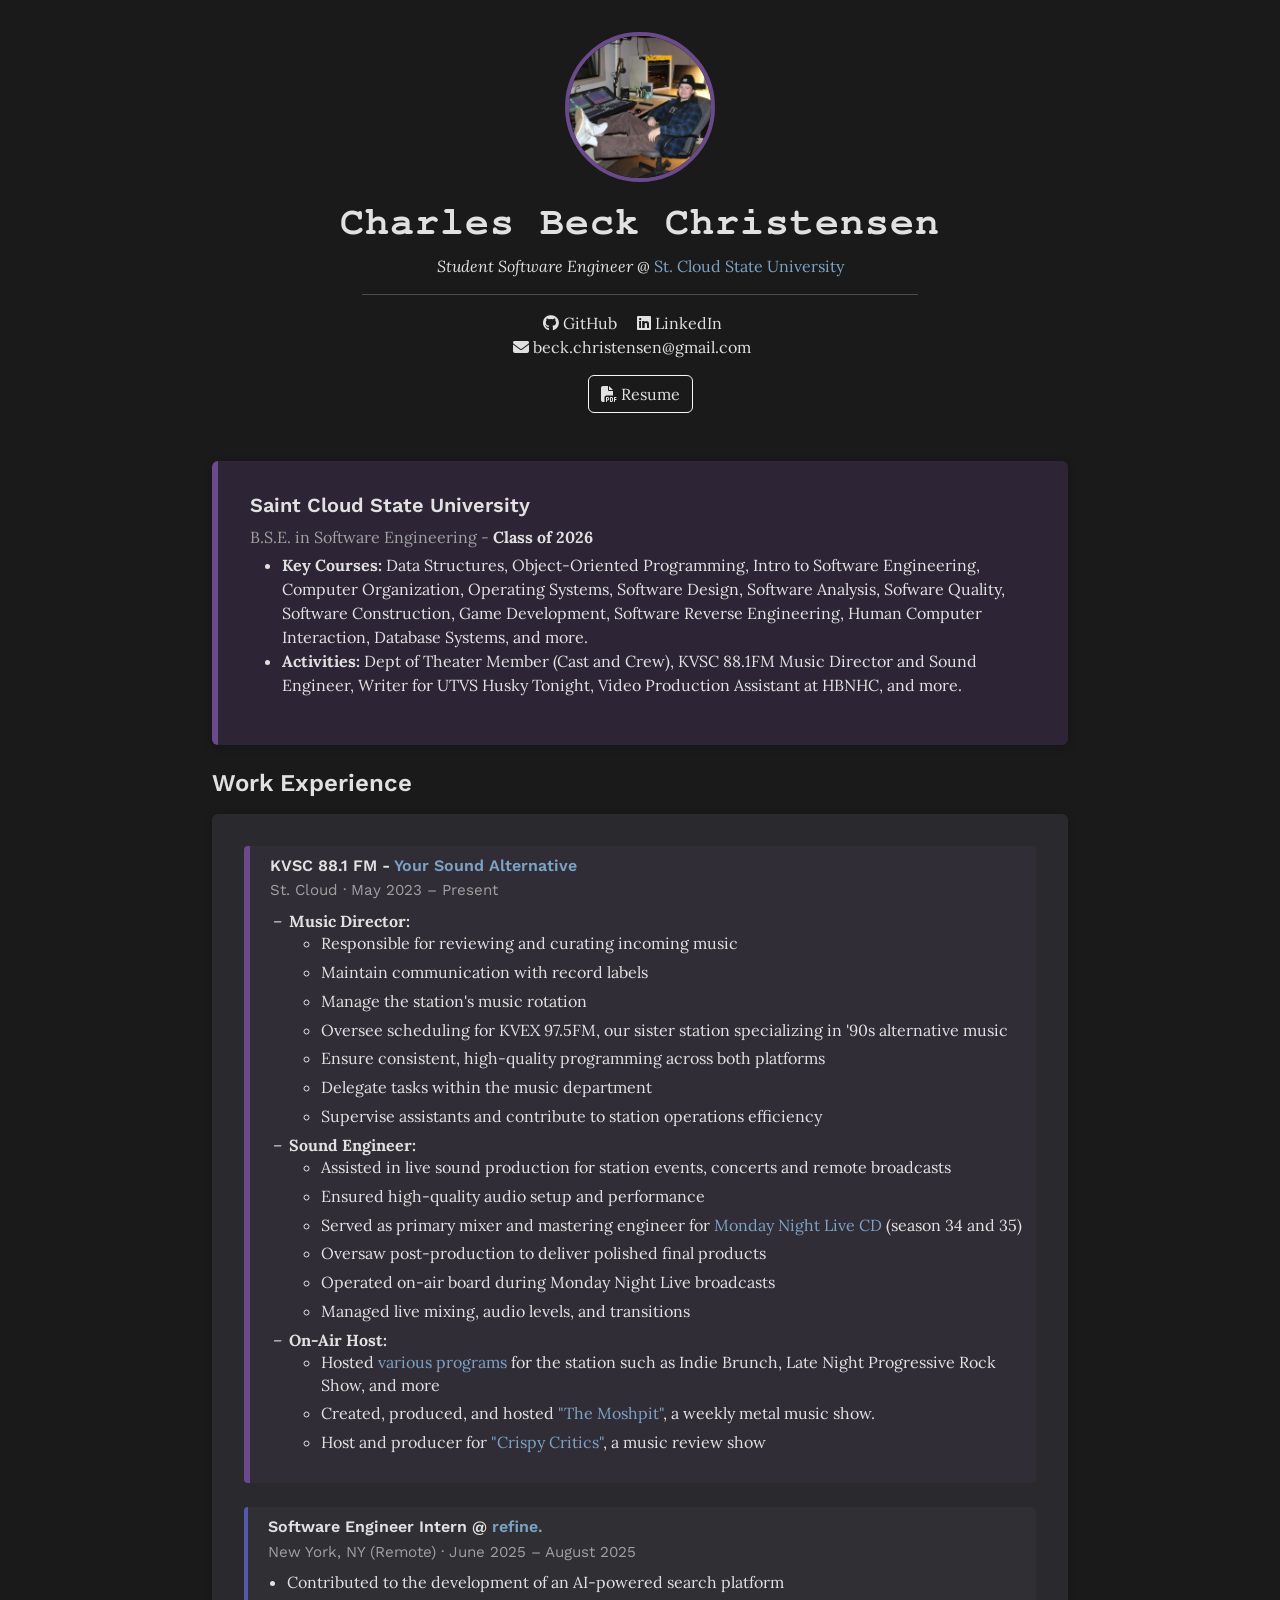
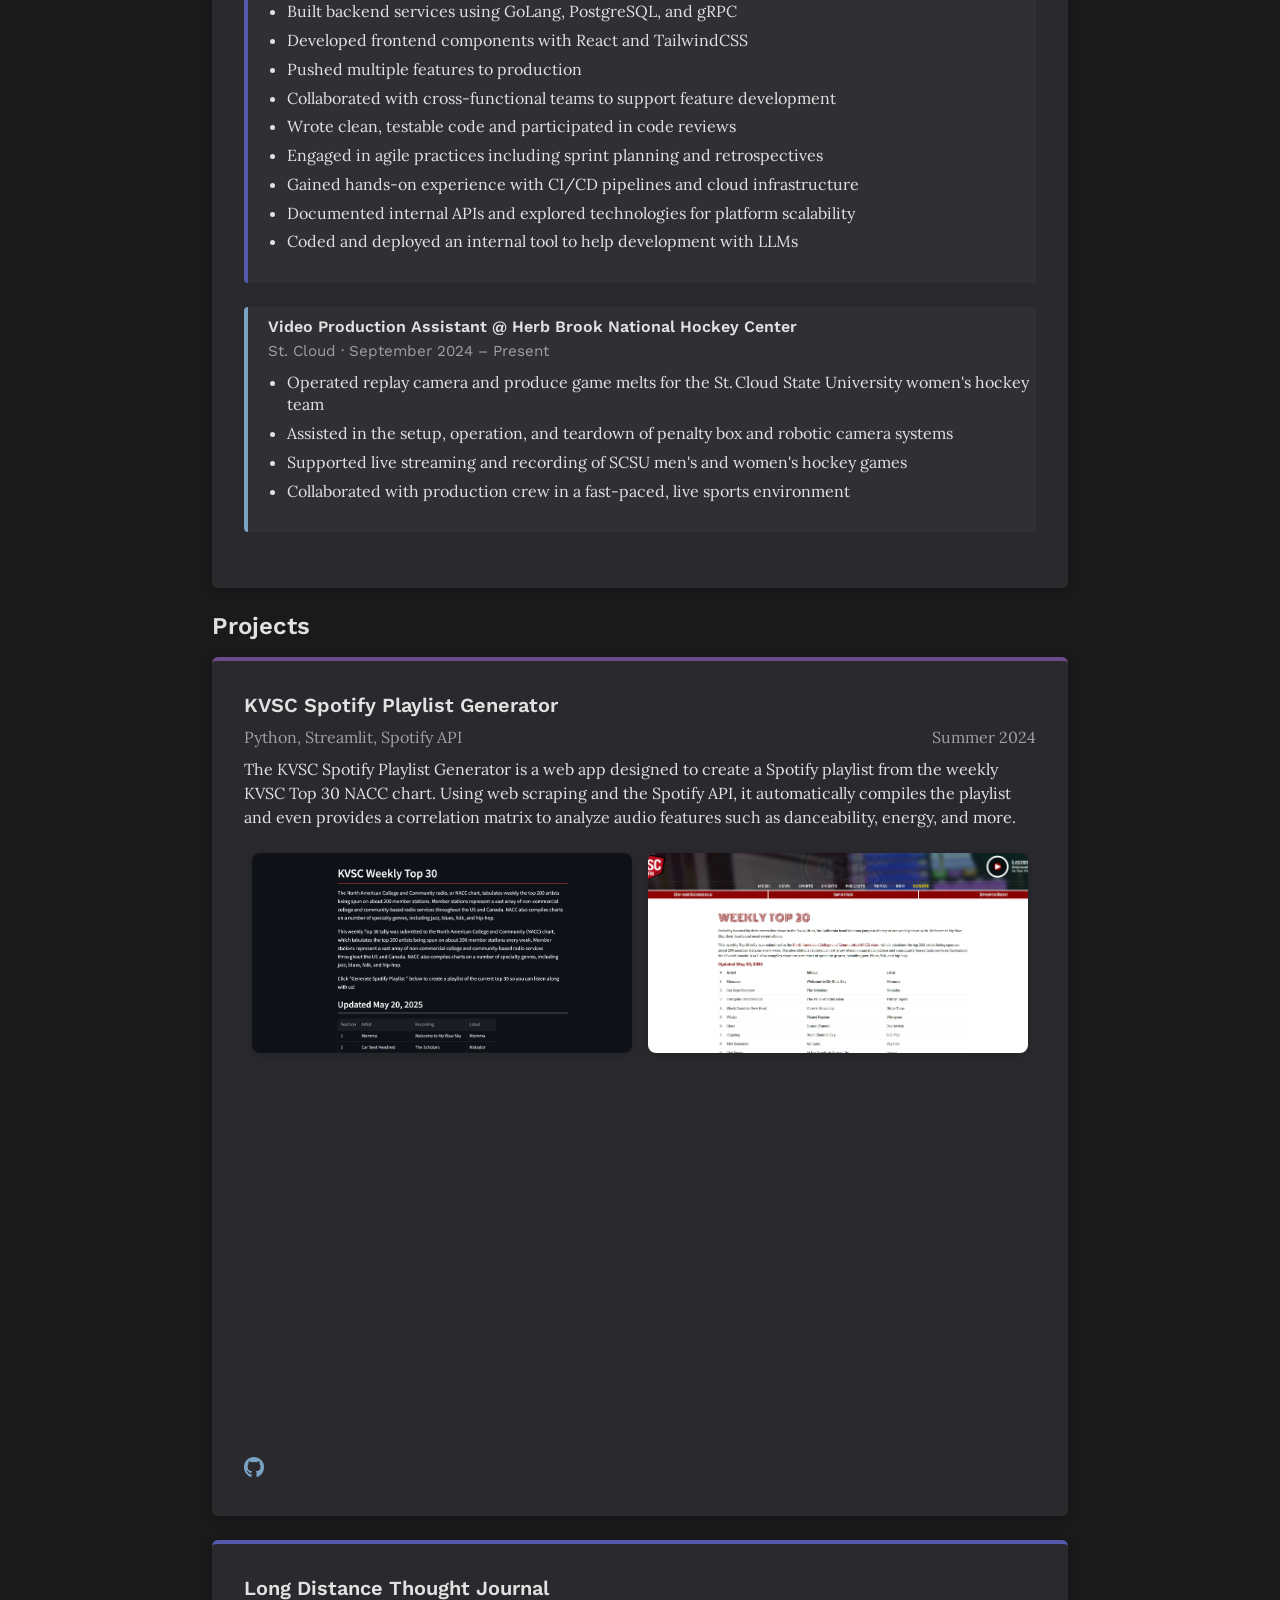
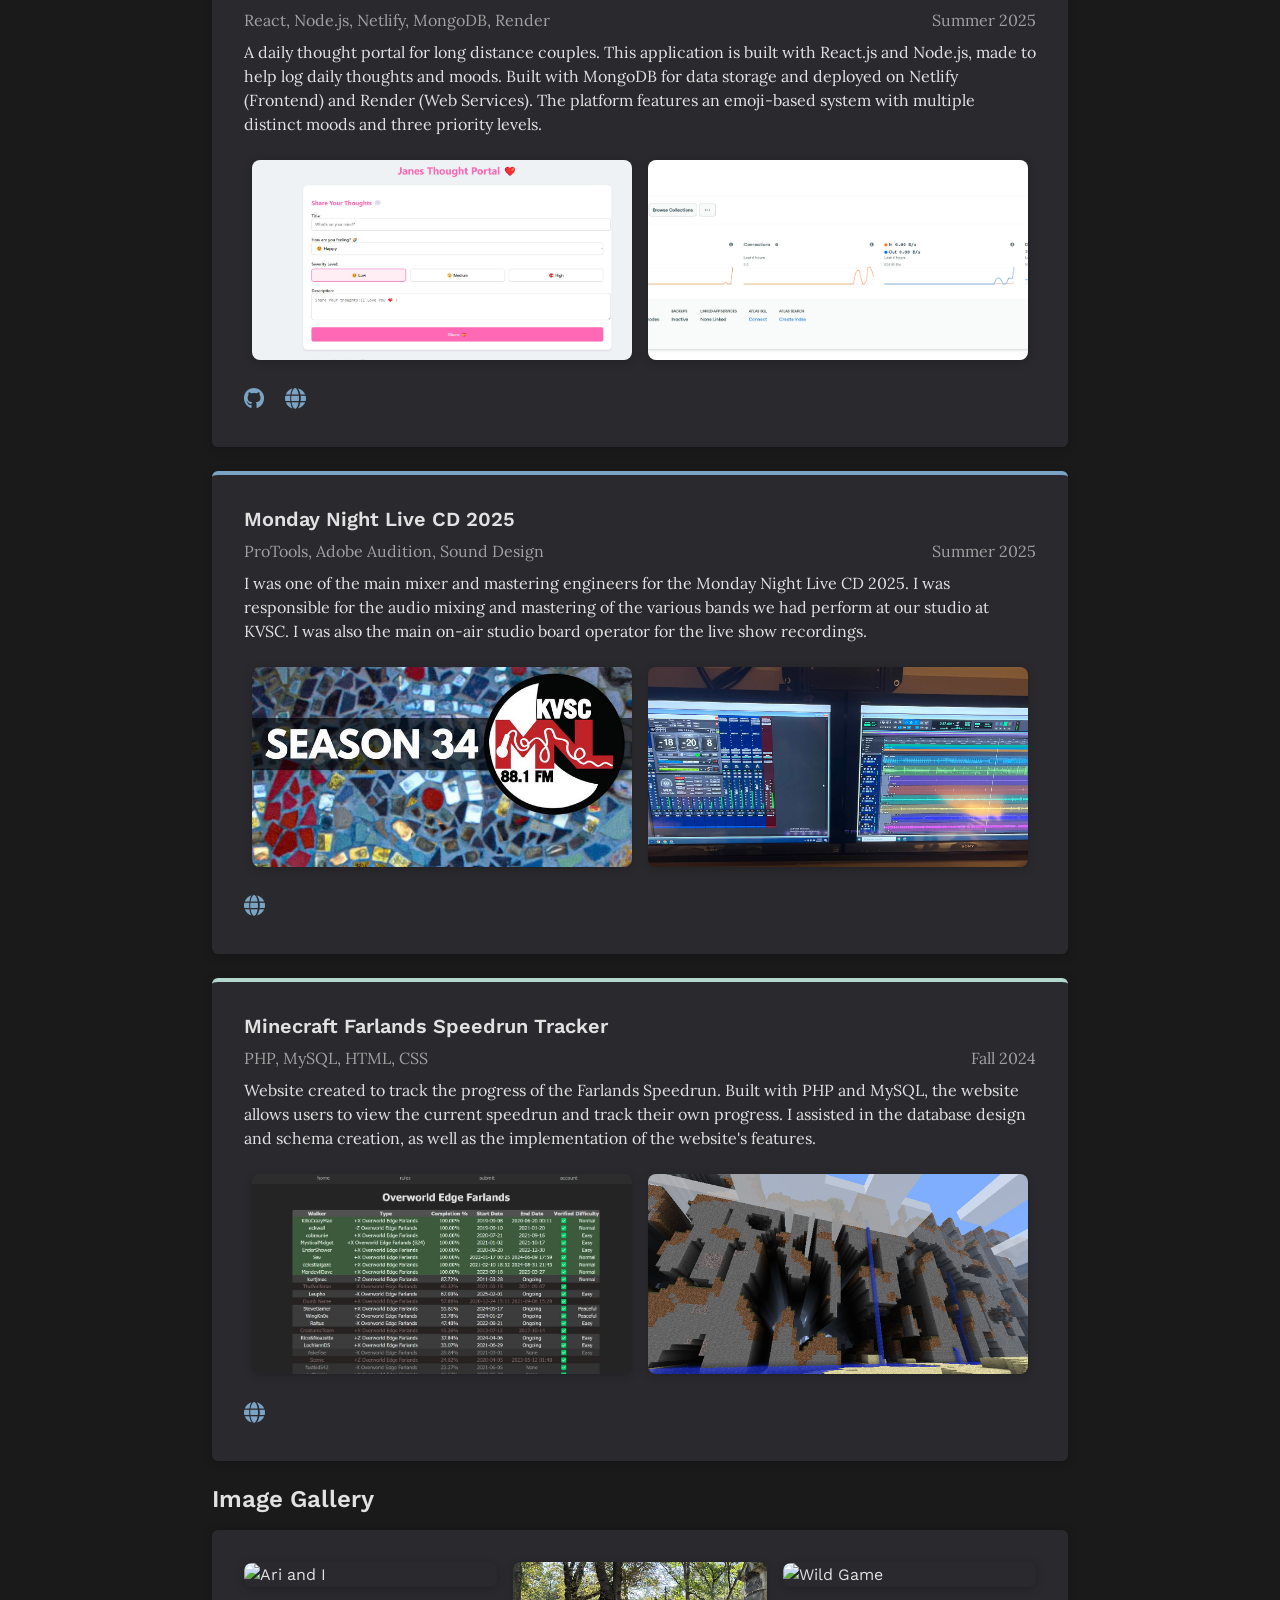
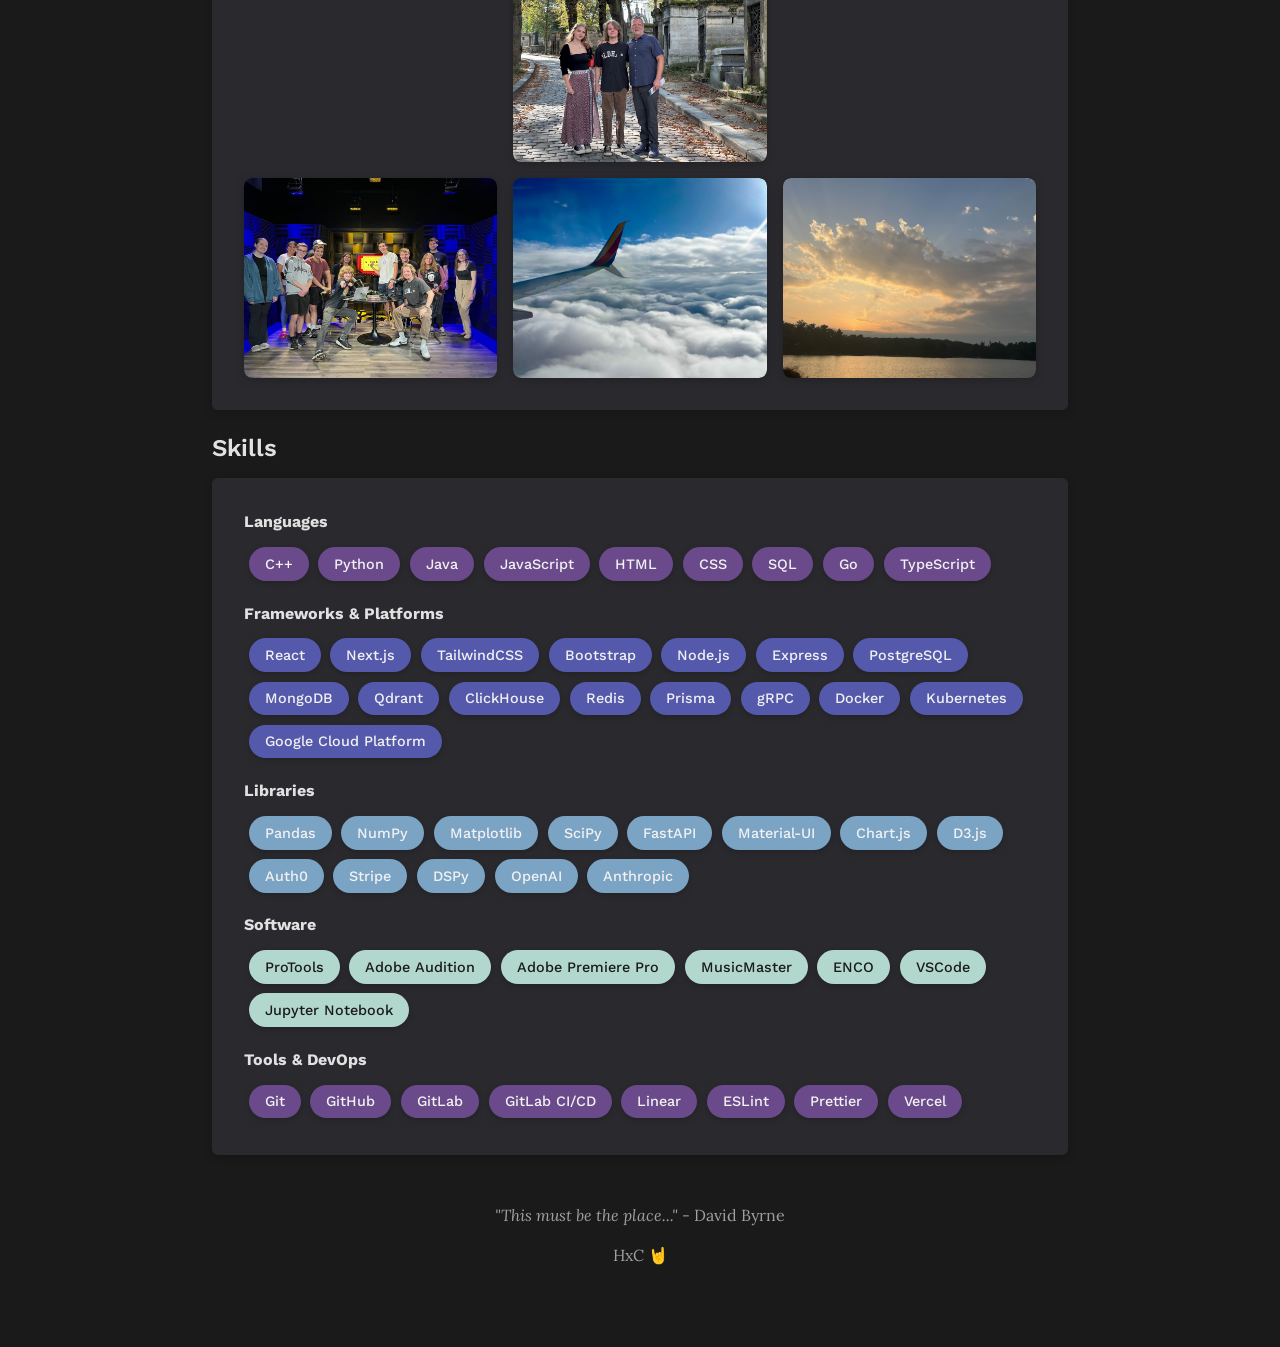
==== commit 1b2a10bc: "resume updates and color changes" ====
--- a/index.html
+++ b/index.html
@@ -40,7 +40,8 @@
 <body data-theme="dark">
   <div class="container">
     <div class="intro">
-      <img src="pics/profile.jpg" alt="Beck Christensen" class="profile" />
+      <img src="pics/me.jpg" alt="Beck Christensen" class="profile"
+        style="object-fit: cover; object-position: center;" />
       <h1>Charles Beck Christensen</h1>
       <p>
         <i>Student Software Engineer </i> @
@@ -58,6 +59,10 @@
         <a href="mailto:beck.christensen@gmail.com" class="me-3" target="_blank">
           <i class="fas fa-envelope"></i> beck.christensen@gmail.com
         </a>
+        <br>
+        <a href="docs/Charles_Beck_Christensen_Resume.pdf" class="btn btn-outline-light mt-3" download>
+          <i class="fas fa-file-pdf"></i> Resume
+        </a>
       </p>
     </div>
 
@@ -94,26 +99,6 @@
     <div class="card mb-4">
       <div class="card-body">
         <div class="experience-entry current-role">
-          <h6>
-            Software Engineer Intern @
-            <a href="https://www.joinrefine.io" target="_blank">refine.</a>
-          </h6>
-          <div class="role">New York, NY (Remote) · June 2025 – Present</div>
-          <ul class="exp-list">
-            <li>Contributed to the development of an AI-powered search platform</li>
-            <li>Built backend services using GoLang, PostgreSQL, and gRPC</li>
-            <li>Developed frontend components with React and TailwindCSS</li>
-            <li>Pushed multiple features to production</li>
-            <li>Collaborated with cross-functional teams to support feature development</li>
-            <li>Wrote clean, testable code and participated in code reviews</li>
-            <li>Engaged in agile practices including sprint planning and retrospectives</li>
-            <li>Gained hands-on experience with CI/CD pipelines and cloud infrastructure</li>
-            <li>Documented internal APIs and explored technologies for platform scalability</li>
-            <li>Coded and deployed an internal tool to help development with LLMs</li>
-          </ul>
-        </div>
-
-        <div class="experience-entry">
           <h6>
             KVSC 88.1 FM -
             <a href="https://kvsc.org" target="_blank">Your Sound Alternative</a>
@@ -139,7 +124,9 @@
               <ul>
                 <li>Assisted in live sound production for station events, concerts and remote broadcasts</li>
                 <li>Ensured high-quality audio setup and performance</li>
-                <li>Served as primary mixer and mastering engineer for Monday Night Live CD</li>
+                <li>Served as primary mixer and mastering engineer for <a
+                    href="https://kvsc.bandcamp.com/album/monday-night-live-season-34" target="_blank">Monday Night Live
+                    CD</a> (season 34 and 35)</li>
                 <li>Oversaw post-production to deliver polished final products</li>
                 <li>Operated on-air board during Monday Night Live broadcasts</li>
                 <li>Managed live mixing, audio levels, and transitions</li>
@@ -164,6 +151,25 @@
 
         <div class="experience-entry">
           <h6>
+            Software Engineer Intern @
+            <a href="https://www.joinrefine.io" target="_blank">refine.</a>
+          </h6>
+          <div class="role">New York, NY (Remote) · June 2025 – August 2025</div>
+          <ul class="exp-list">
+            <li>Contributed to the development of an AI-powered search platform</li>
+            <li>Built backend services using GoLang, PostgreSQL, and gRPC</li>
+            <li>Developed frontend components with React and TailwindCSS</li>
+            <li>Pushed multiple features to production</li>
+            <li>Collaborated with cross-functional teams to support feature development</li>
+            <li>Wrote clean, testable code and participated in code reviews</li>
+            <li>Engaged in agile practices including sprint planning and retrospectives</li>
+            <li>Gained hands-on experience with CI/CD pipelines and cloud infrastructure</li>
+            <li>Documented internal APIs and explored technologies for platform scalability</li>
+            <li>Coded and deployed an internal tool to help development with LLMs</li>
+          </ul>
+        </div>
+        <div class="experience-entry">
+          <h6>
             Video Production Assistant @ Herb Brook National Hockey Center
           </h6>
           <div class="role">St. Cloud · September 2024 – Present</div>
@@ -293,7 +299,7 @@
         </p>
         <div class="project-images-container">
           <div class="project-image">
-            <img src="pics/mnl_cd.png" alt="Monday Night Live CD Cover" />
+            <img src="pics/mnl_cd.jpg" alt="Monday Night Live CD Cover" />
             <div class="image-overlay">
               <p>Cover art for the 2025 Monday Night Live CD compilation</p>
             </div>
@@ -306,8 +312,8 @@
           </div>
         </div>
         <div class="icon-links">
-          <a href="https://drive.google.com/drive/folders/1A9IMFSlSN50rLagsaQSHKBkP95zZMX10?usp=drive_link"
-            target="_blank"><i class="fas fa-globe"></i></a>
+          <a href="https://kvsc.bandcamp.com/album/monday-night-live-season-34" target="_blank"><i
+              class="fas fa-globe"></i></a>
         </div>
       </div>
     </div>
--- a/styles.css
+++ b/styles.css
@@ -3,11 +3,10 @@
   --text: #e1e1e1;
   --text-muted: #a0a0a0;
   --card-bg: #2a2a2e;
-  --card-highlight-bg: #b83b5f3d;
-  ;
-  --accent: #B83B5E;
+  --card-highlight-bg: #6b4a8b3d;
+  --accent: #6b4a8b;
   --badge-text: #f1f1f1;
-  --divider: linear-gradient(to right, #2E2A5B, #1a1a1a);
+  --divider: linear-gradient(to right, #5459ac, #1a1a1a);
 }
 
 body {
@@ -101,19 +100,19 @@
 
 /* Project card accent colors */
 .card.mb-4.project-card:nth-of-type(4) {
-  border-top-color: #F9ED69;
+  border-top-color: #6b4a8b;
 }
 
 .card.mb-4.project-card:nth-of-type(5) {
-  border-top-color: #F08A5D;
+  border-top-color: #5459ac;
 }
 
 .card.mb-4.project-card:nth-of-type(6) {
-  border-top-color: #B83B5E;
+  border-top-color: #7ba3c4;
 }
 
 .card.mb-4.project-card:nth-of-type(7) {
-  border-top-color: #6A2C70;
+  border-top-color: #b2d8ce;
 }
 
 .badge {
@@ -128,29 +127,28 @@
 }
 
 .badge.lang {
-  background-color: #F9ED69;
+  background-color: #6b4a8b;
+}
+
+.badge.framework {
+  background-color: #5459ac;
+}
+
+.badge.library {
+  background-color: #7ba3c4;
+}
+
+.badge.software {
+  background-color: #b2d8ce;
   color: #1a1a1a;
 }
 
-.badge.framework {
-  background-color: #F08A5D;
-  color: #1a1a1a;
-}
-
-.badge.library {
-  background-color: #B83B5E;
-}
-
-.badge.software {
-  background-color: #6A2C70;
-}
-
 .badge.tools {
-  background-color: #512255;
+  background-color: #6b4a8b;
 }
 
 .icon-links a {
-  color: #f9ed69af;
+  color: #7ba3c4;
   margin-right: 1rem;
   font-size: 1.3rem;
   cursor: pointer;
@@ -158,7 +156,7 @@
 }
 
 .icon-links a:hover {
-  color: #F08A5D;
+  color: #b2d8ce;
 }
 
 .container {
@@ -174,15 +172,15 @@
 }
 
 .experience-entry:nth-child(1) {
-  border-left-color: #F9ED69;
+  border-left-color: #6b4a8b;
 }
 
 .experience-entry:nth-child(2) {
-  border-left-color: #F08A5D;
+  border-left-color: #5459ac;
 }
 
 .experience-entry:nth-child(3) {
-  border-left-color: #B83B5E;
+  border-left-color: #7ba3c4;
 }
 
 .experience-entry h6 {
@@ -207,18 +205,18 @@
 }
 
 .experience-entry.current-role:nth-child(1) {
-  border-left-color: #F9ED69;
-  background-color: rgba(249, 237, 105, 0.1);
+  border-left-color: #6b4a8b;
+  background-color: rgba(107, 74, 139, 0.1);
 }
 
 .experience-entry.current-role:nth-child(2) {
-  border-left-color: #F08A5D;
-  background-color: rgba(240, 138, 93, 0.1);
+  border-left-color: #5459ac;
+  background-color: rgba(84, 89, 172, 0.1);
 }
 
 .experience-entry.current-role:nth-child(3) {
-  border-left-color: #B83B5E;
-  background-color: rgba(184, 59, 94, 0.1);
+  border-left-color: #7ba3c4;
+  background-color: rgba(123, 163, 196, 0.1);
 }
 
 .exp-list {
@@ -247,13 +245,13 @@
 }
 
 a {
-  color: #F9ED69;
+  color: #7ba3c4;
   text-decoration: none;
   transition: color 0.2s;
 }
 
 a:hover {
-  color: #F08A5D;
+  color: #b2d8ce;
 }
 
 strong {
@@ -326,7 +324,7 @@
 }
 
 footer a:hover {
-  color: #F9ED69;
+  color: #7ba3c4;
 }
 
 /* Gallery Styles */
@@ -404,4 +402,4 @@
   .gallery-image {
     height: 160px;
   }
-}+}
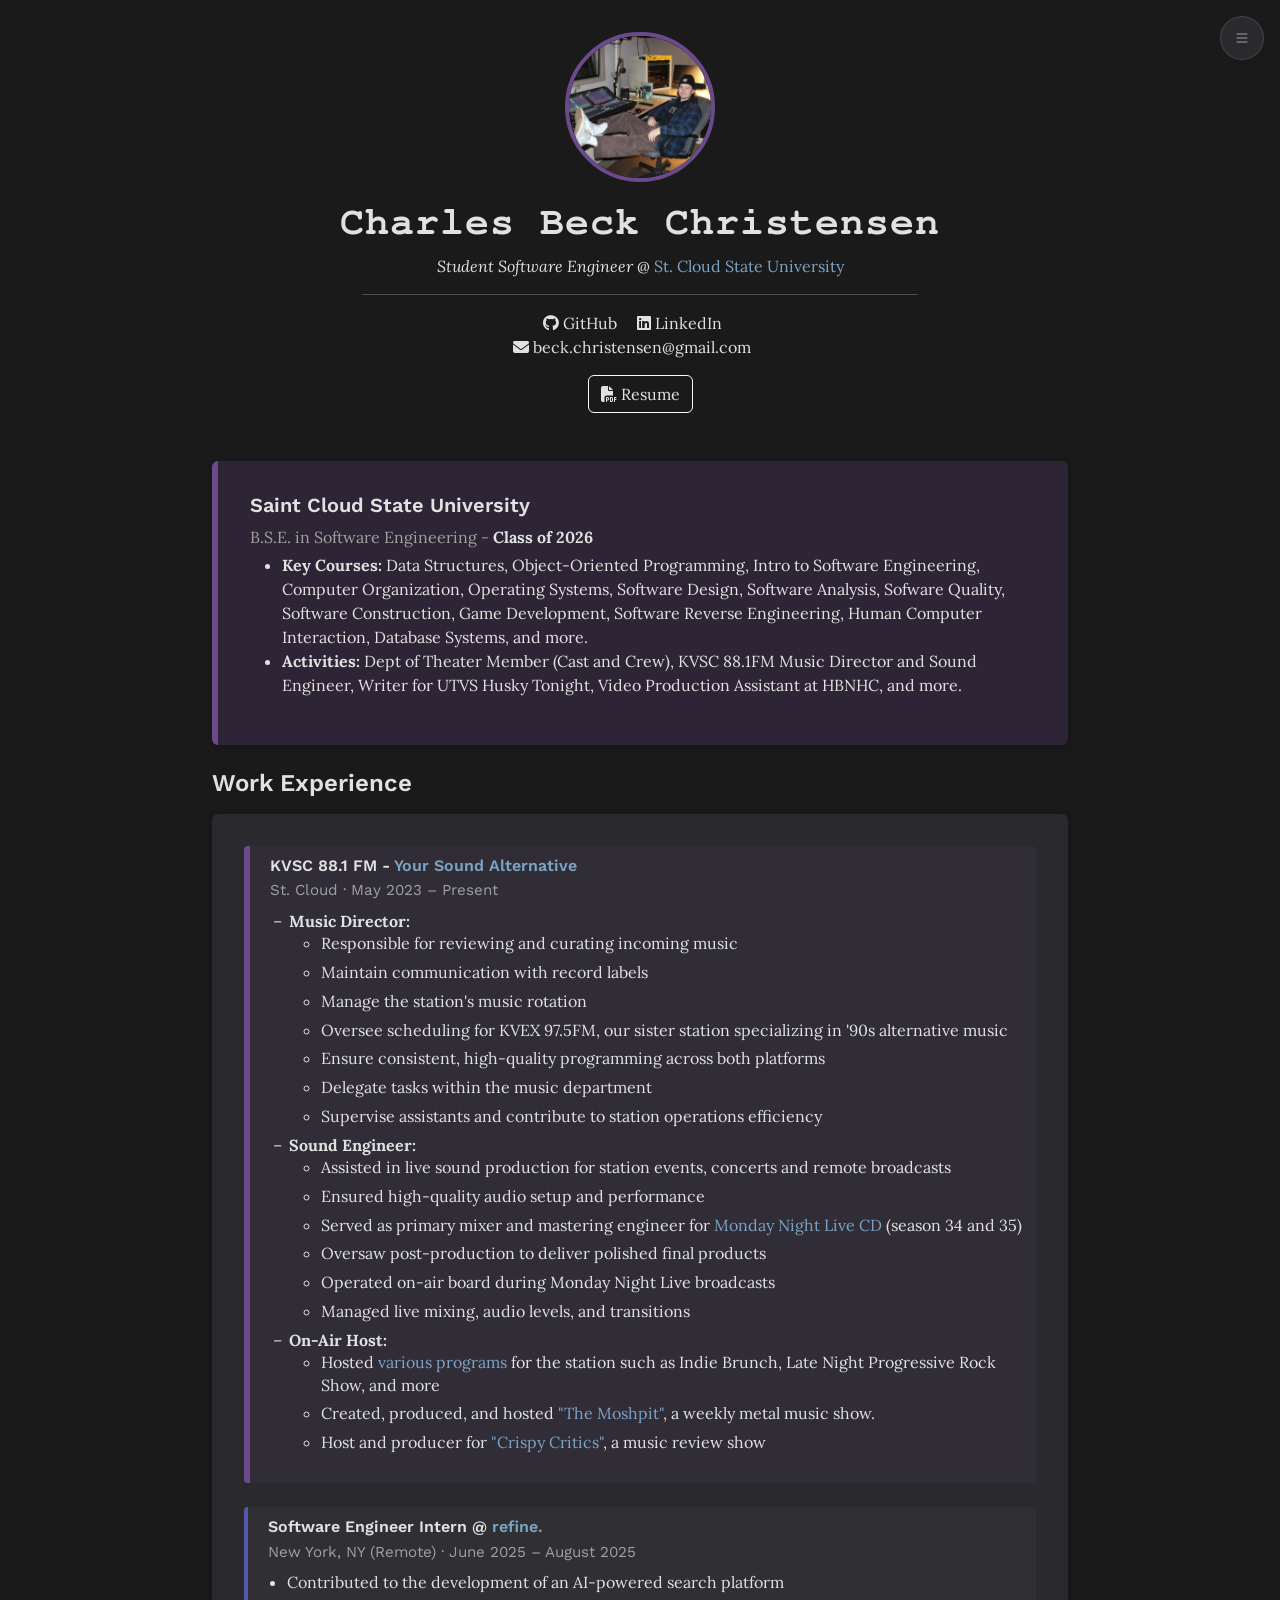
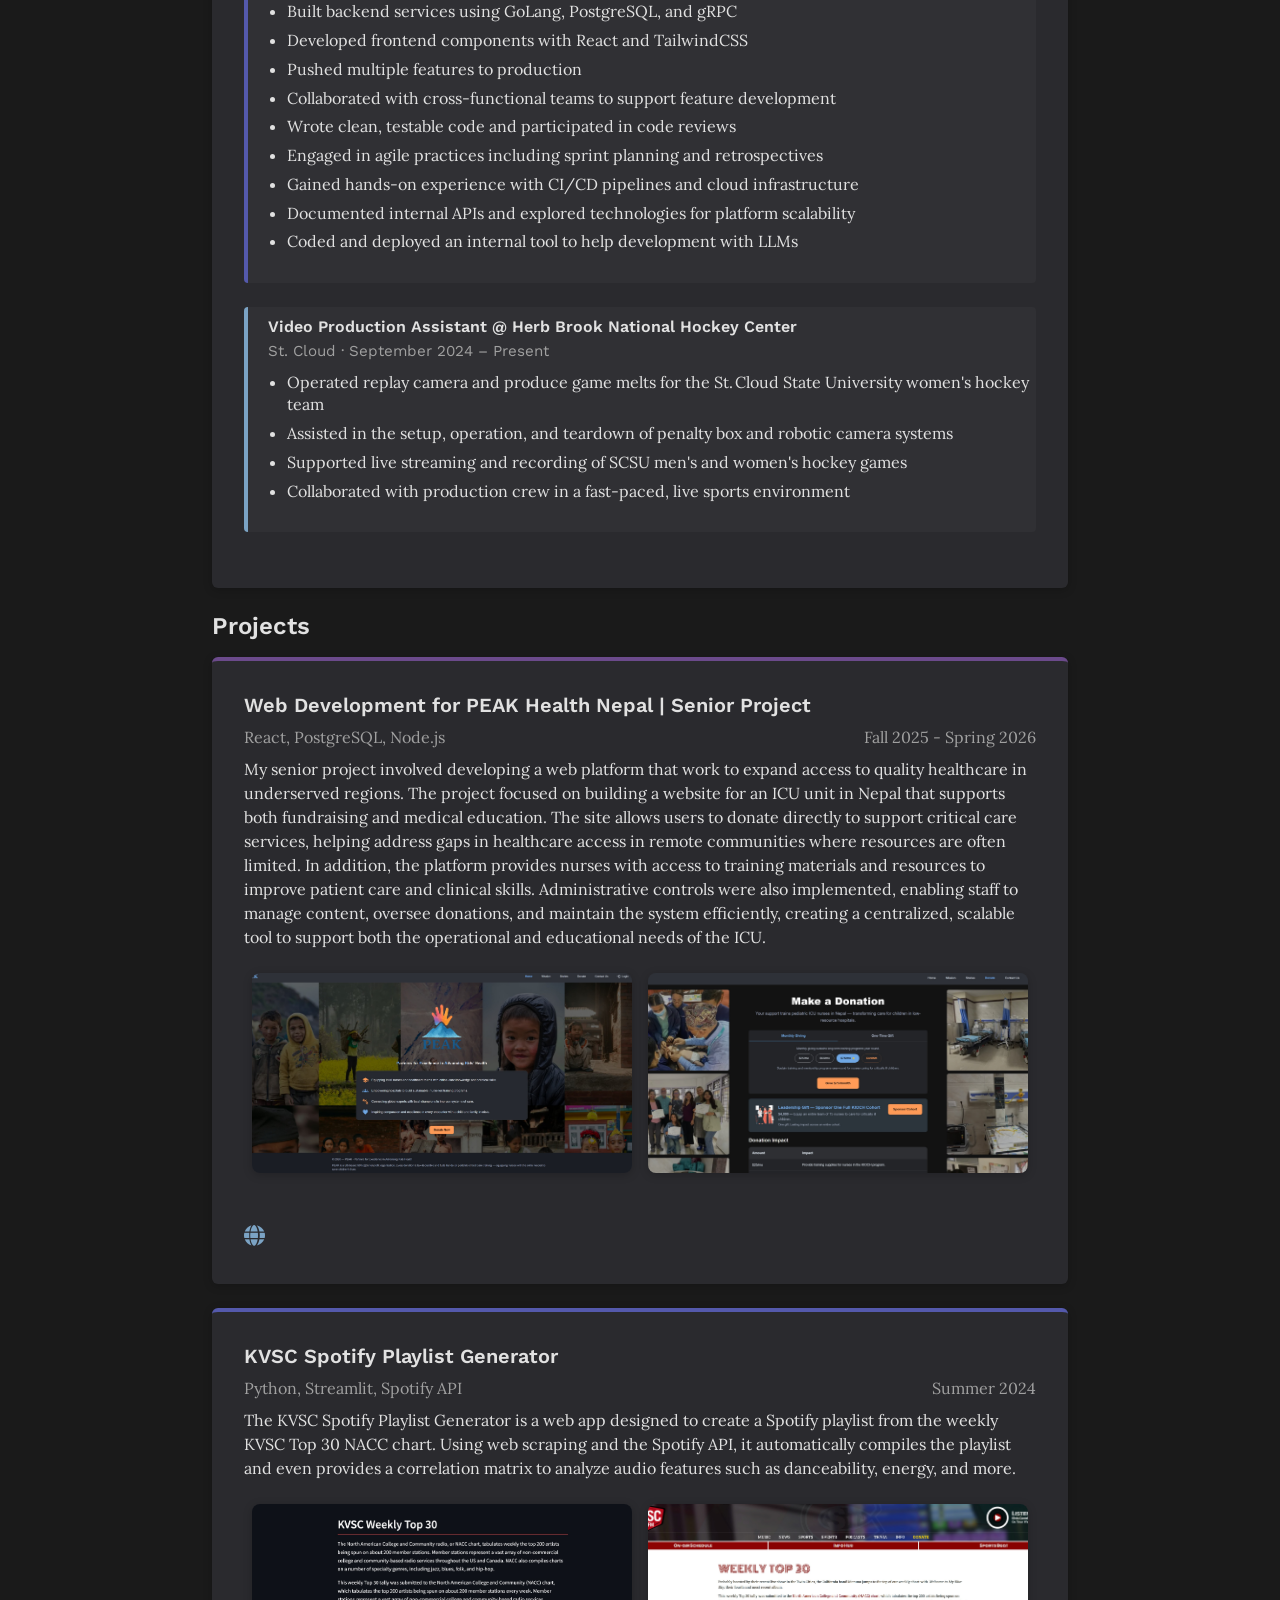
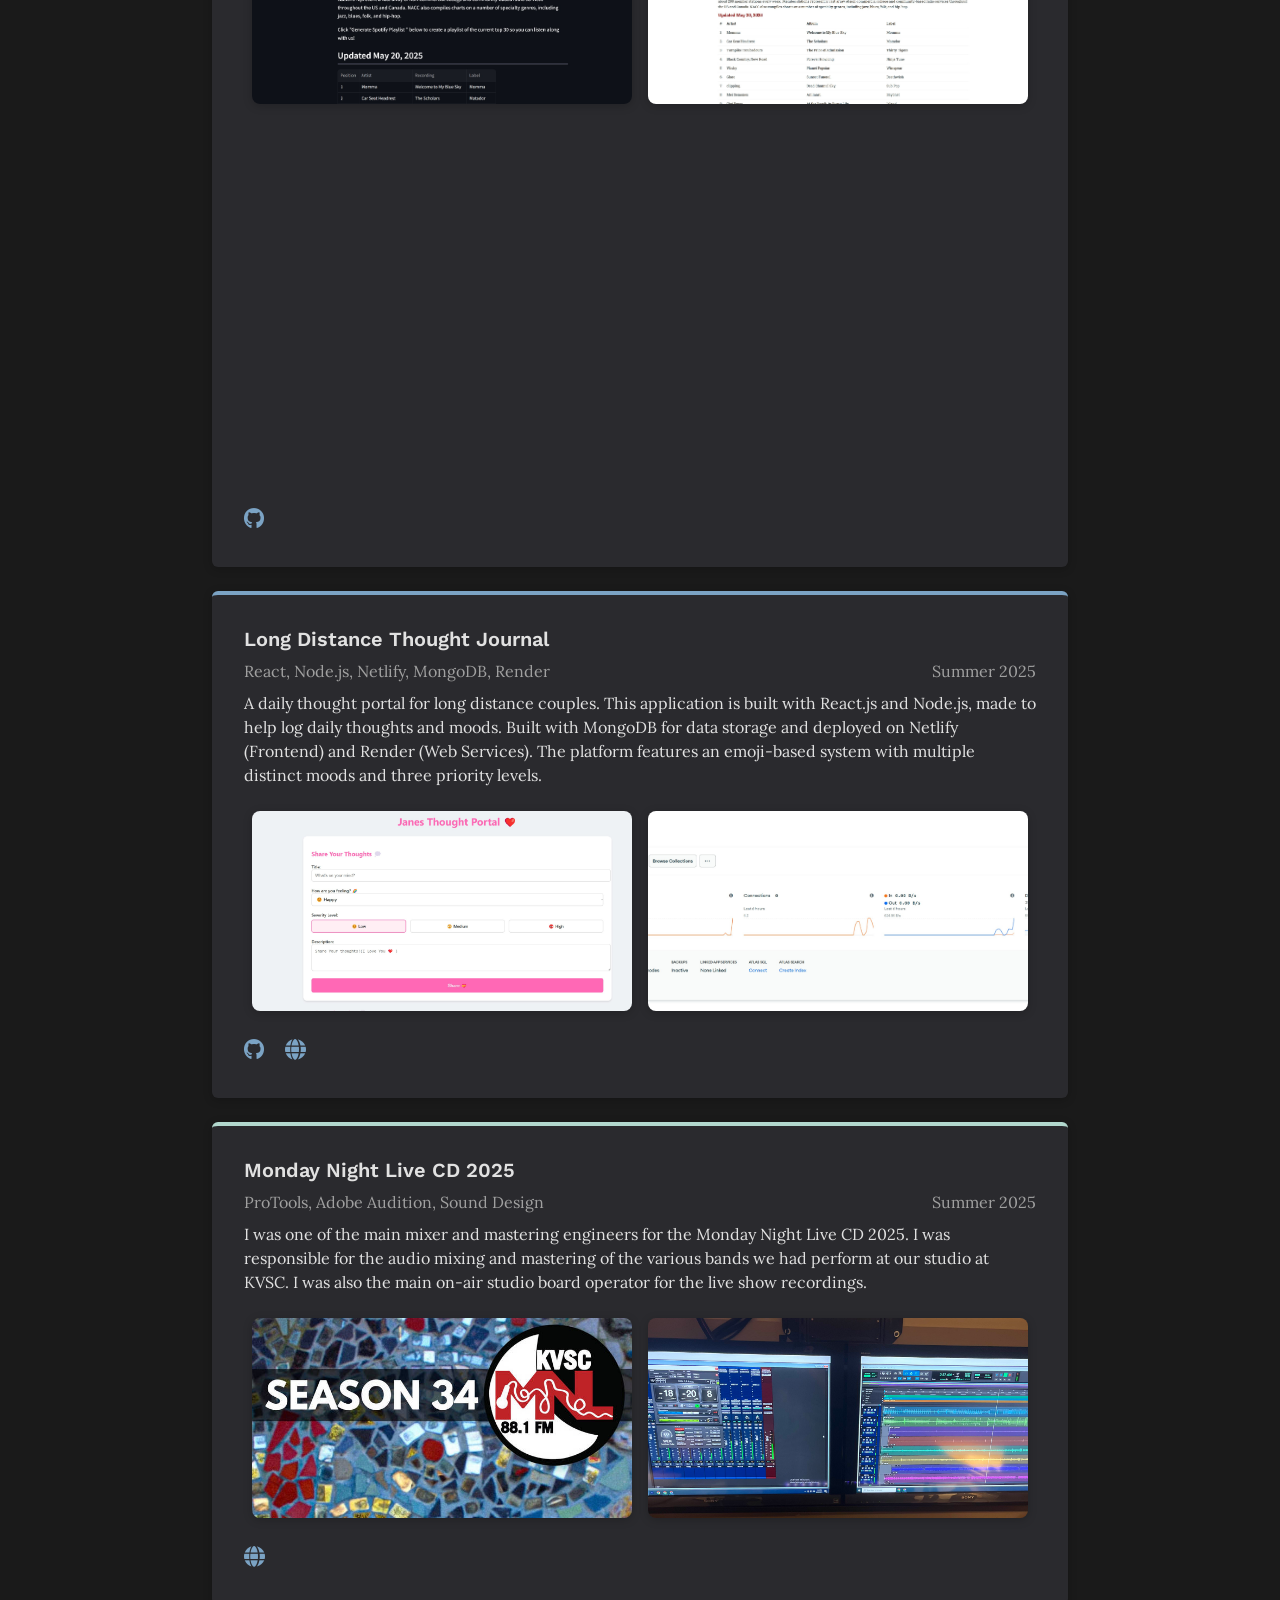
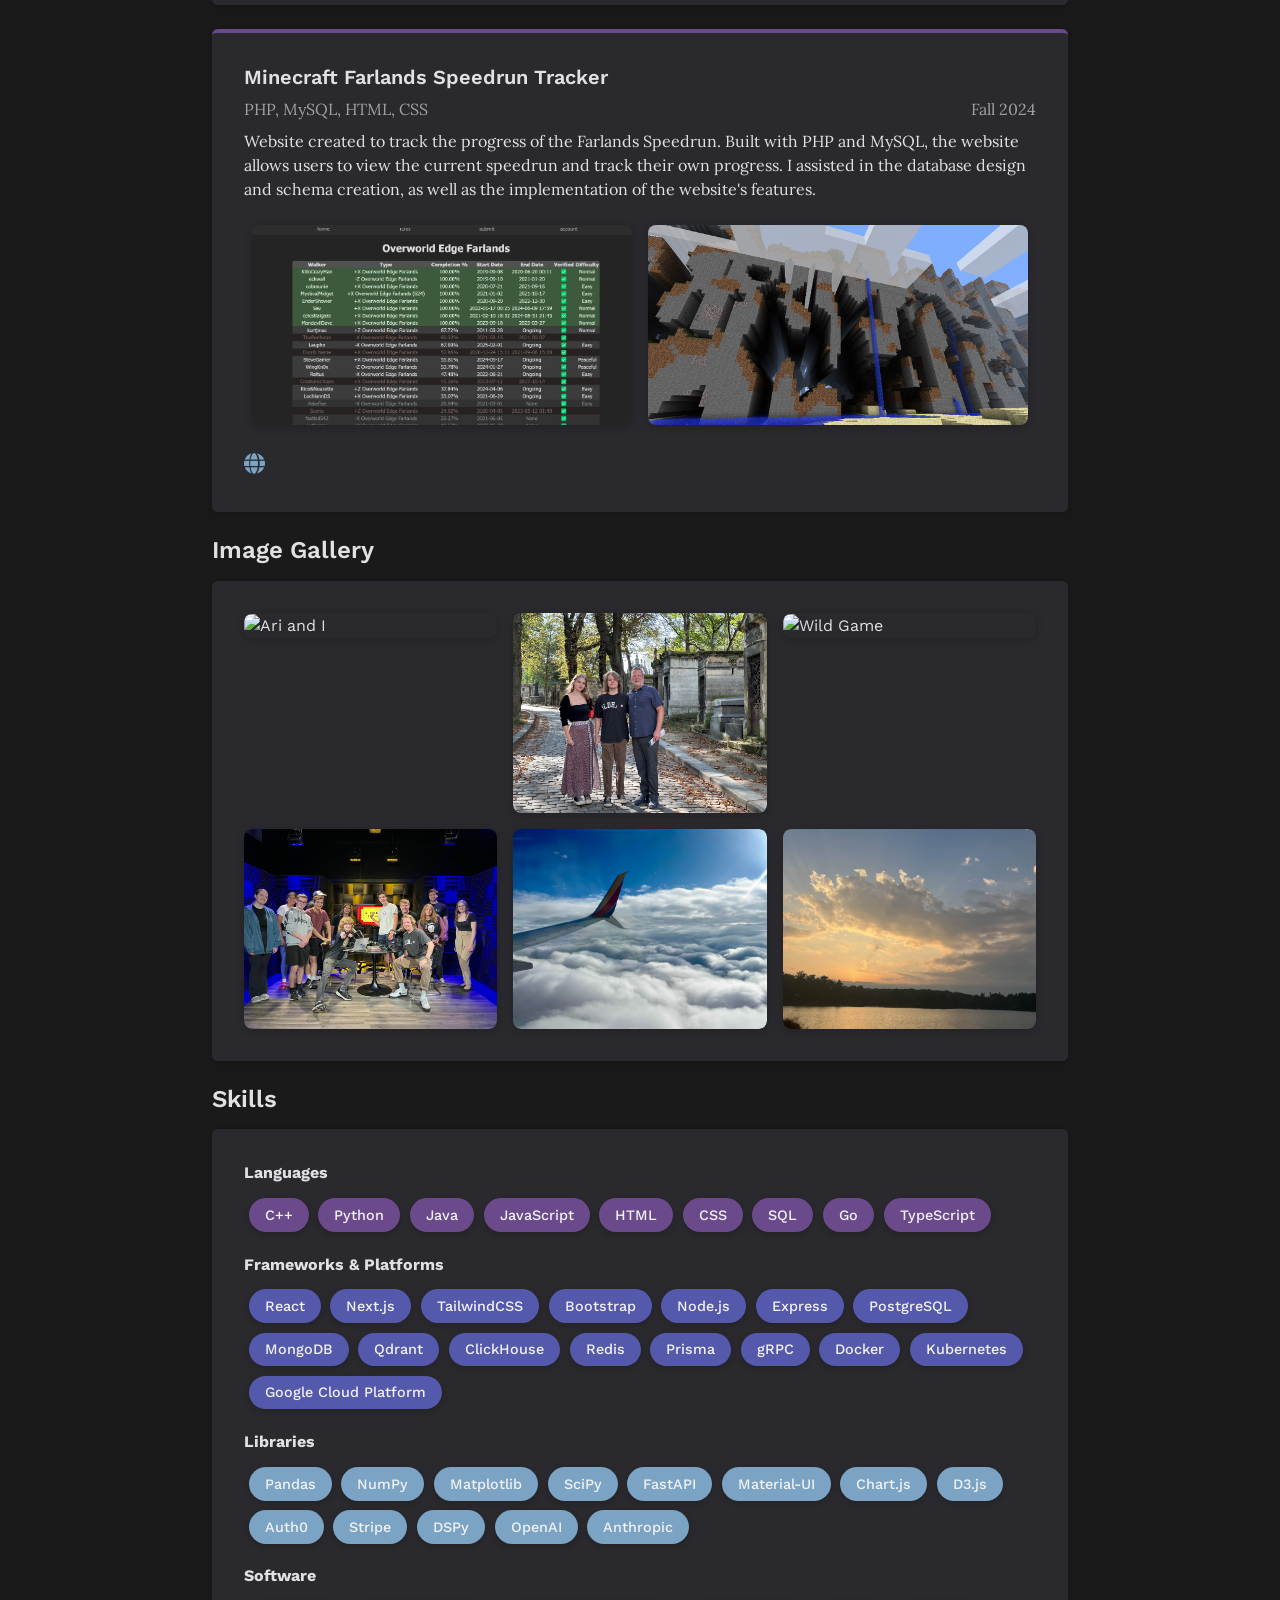
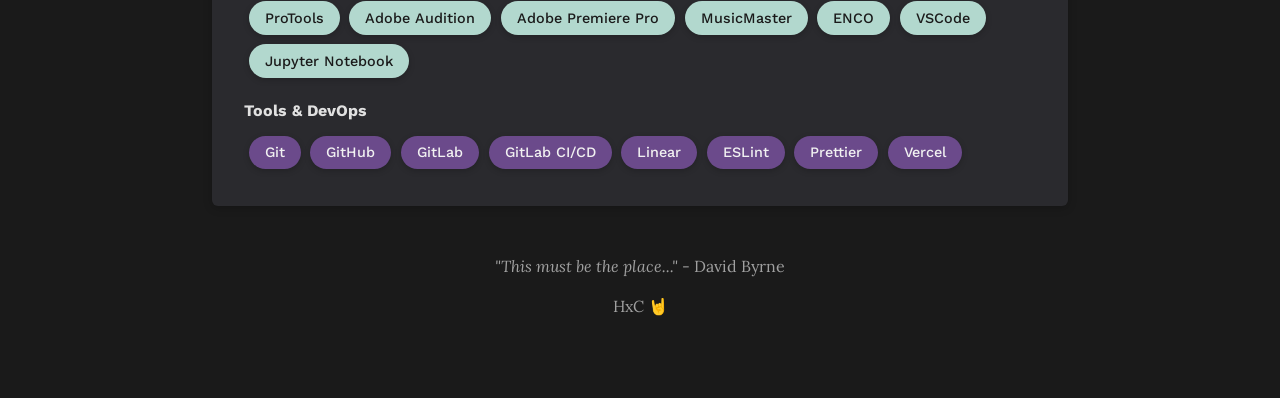
==== commit 69bc5667: "added project and drop down menu" ====
--- a/index.html
+++ b/index.html
@@ -38,8 +38,27 @@
 </head>
 
 <body data-theme="dark">
+  <nav class="section-nav" aria-label="Jump to section">
+    <button type="button" class="section-nav-toggle" id="section-nav-toggle" aria-expanded="false"
+      aria-controls="section-nav-menu" aria-haspopup="true" aria-label="Open section menu">
+      <svg xmlns="http://www.w3.org/2000/svg" width="16" height="16" fill="currentColor"
+        class="bi bi-list section-nav-icon" viewBox="0 0 16 16" aria-hidden="true">
+        <path fill-rule="evenodd"
+          d="M2.5 12a.5.5 0 0 1 .5-.5h10a.5.5 0 0 1 0 1H3a.5.5 0 0 1-.5-.5m0-4a.5.5 0 0 1 .5-.5h10a.5.5 0 0 1 0 1H3a.5.5 0 0 1-.5-.5m0-4a.5.5 0 0 1 .5-.5h10a.5.5 0 0 1 0 1H3a.5.5 0 0 1-.5-.5" />
+      </svg>
+    </button>
+    <div class="section-nav-menu" id="section-nav-menu" aria-hidden="true">
+      <a href="#intro">Intro</a>
+      <a href="#education">Education</a>
+      <a href="#experience">Work experience</a>
+      <a href="#projects">Projects</a>
+      <a href="#gallery">Gallery</a>
+      <a href="#skills">Skills</a>
+    </div>
+  </nav>
+
   <div class="container">
-    <div class="intro">
+    <div class="intro" id="intro">
       <img src="pics/me.jpg" alt="Beck Christensen" class="profile"
         style="object-fit: cover; object-position: center;" />
       <h1>Charles Beck Christensen</h1>
@@ -67,7 +86,7 @@
     </div>
 
     <!-- Education -->
-    <div class="card highlight mb-4">
+    <div class="card highlight mb-4" id="education">
       <div class="card-body d-flex flex-column flex-md-row justify-content-between align-items-start">
         <div class="flex-grow-1">
           <h5>Saint Cloud State University</h5>
@@ -95,7 +114,7 @@
     </div>
 
     <!-- Work Experience -->
-    <h4 class="mb-3">Work Experience</h4>
+    <h4 class="mb-3" id="experience">Work Experience</h4>
     <div class="card mb-4">
       <div class="card-body">
         <div class="experience-entry current-role">
@@ -196,7 +215,49 @@
     </div>
 
     <!-- Projects -->
-    <h4 class="mb-3">Projects</h4>
+    <h4 class="mb-3" id="projects">Projects</h4>
+
+
+    <div class="card mb-4 project-card">
+      <div class="card-body">
+        <h5>Web Development for PEAK Health Nepal | Senior Project</h5>
+        <div class="d-flex justify-content-between align-items-center mb-2">
+          <p class="text-muted mb-0">React, PostgreSQL, Node.js</p>
+          <p class="text-muted mb-0">Fall 2025 - Spring 2026</p>
+        </div>
+        <p>
+          My senior project involved developing a web platform that
+          work to expand access to quality healthcare in underserved regions. The project focused on building a website
+          for an ICU unit in Nepal that supports both fundraising and medical education. The site allows users to donate
+          directly to support critical care services, helping address gaps in healthcare access in remote communities
+          where resources are often limited. In addition, the platform provides nurses with
+          access to training materials and resources to improve patient care and clinical skills. Administrative
+          controls were also implemented, enabling staff to manage content, oversee donations, and maintain the system
+          efficiently, creating a centralized, scalable tool to support both the operational and educational needs of
+          the ICU.
+        </p>
+        <div class="project-images-container">
+          <div class="project-image">
+            <img src="pics/peak_homepage.jpg" alt="PEAK Health Nepal Homepage" />
+            <div class="image-overlay">
+              <p>
+                Homepage of the PEAK Health Nepal website
+              </p>
+            </div>
+          </div>
+          <div class="project-image">
+            <img src="pics/peak_donation_page.jpg" alt="PEAK Health Nepal Donation Page" />
+            <div class="image-overlay">
+              <p>PEAK Health Nepal Donation Page</p>
+            </div>
+          </div>
+        </div>
+        <br>
+        <div class="icon-links">
+          <a href="https://peakhealthnepal.org" target="_blank"><i class="fas fa-globe"></i></a>
+        </div>
+      </div>
+    </div>
 
     <!-- KVSC Spotify Project -->
     <div class="card mb-4 project-card">
@@ -354,7 +415,7 @@
     </div>
 
     <!-- Image Gallery -->
-    <h4 class="mb-3">Image Gallery</h4>
+    <h4 class="mb-3" id="gallery">Image Gallery</h4>
     <div class="card mb-4">
       <div class="card-body">
         <div class="row g-3" id="imageGallery">
@@ -432,7 +493,7 @@
     </div>
 
     <!-- Skills -->
-    <h4 class="mb-3">Skills</h4>
+    <h4 class="mb-3" id="skills">Skills</h4>
     <div class="card mb-4">
       <div class="card-body">
         <div class="mb-2"><strong>Languages</strong></div>
@@ -532,6 +593,49 @@
       document.getElementById('modalImage').alt = title;
       document.getElementById('imageModalLabel').textContent = title;
     }
+
+    (function () {
+      var nav = document.querySelector('.section-nav');
+      var toggle = document.getElementById('section-nav-toggle');
+      var menu = document.getElementById('section-nav-menu');
+      if (!nav || !toggle || !menu) return;
+
+      function setOpen(open) {
+        nav.classList.toggle('section-nav--open', open);
+        toggle.setAttribute('aria-expanded', open);
+        toggle.setAttribute('aria-label', open ? 'Close section menu' : 'Open section menu');
+        menu.setAttribute('aria-hidden', !open);
+      }
+
+      nav.addEventListener('click', function (e) {
+        e.stopPropagation();
+      });
+
+      toggle.addEventListener('click', function () {
+        setOpen(!nav.classList.contains('section-nav--open'));
+      });
+
+      document.addEventListener('click', function () {
+        setOpen(false);
+      });
+
+      document.addEventListener('keydown', function (e) {
+        if (e.key === 'Escape') setOpen(false);
+      });
+
+      menu.querySelectorAll('a[href^="#"]').forEach(function (link) {
+        link.addEventListener('click', function (e) {
+          e.preventDefault();
+          var hash = link.getAttribute('href');
+          var el = document.querySelector(hash);
+          if (!el) return;
+          var reduced = window.matchMedia('(prefers-reduced-motion: reduce)').matches;
+          el.scrollIntoView({ behavior: reduced ? 'auto' : 'smooth', block: 'start' });
+          setOpen(false);
+          if (history.replaceState) history.replaceState(null, '', hash);
+        });
+      });
+    })();
   </script>
 </body>
 
--- a/styles.css
+++ b/styles.css
@@ -9,6 +9,150 @@
   --divider: linear-gradient(to right, #5459ac, #1a1a1a);
 }
 
+html {
+  scroll-behavior: smooth;
+}
+
+@media (prefers-reduced-motion: reduce) {
+  html {
+    scroll-behavior: auto;
+  }
+}
+
+#intro,
+#education,
+#experience,
+#projects,
+#gallery,
+#skills {
+  scroll-margin-top: 3.75rem;
+}
+
+.section-nav {
+  position: fixed;
+  top: 1rem;
+  right: 1rem;
+  z-index: 1030;
+}
+
+.section-nav-toggle {
+  display: flex;
+  align-items: center;
+  justify-content: center;
+  width: 2.75rem;
+  height: 2.75rem;
+  padding: 0;
+  margin: 0;
+  border: 1px solid rgba(255, 255, 255, 0.12);
+  border-radius: 50%;
+  background-color: var(--card-bg);
+  color: var(--text-muted);
+  cursor: pointer;
+  transition:
+    border-color 0.22s ease,
+    color 0.22s ease,
+    box-shadow 0.22s ease,
+    transform 0.22s ease;
+}
+
+.section-nav-toggle:hover {
+  color: var(--text);
+  border-color: rgba(255, 255, 255, 0.2);
+}
+
+.section-nav-toggle:focus-visible {
+  outline: none;
+  color: var(--text);
+  border-color: var(--accent);
+  box-shadow: 0 0 0 2px rgba(107, 74, 139, 0.35);
+}
+
+.section-nav--open .section-nav-toggle {
+  color: var(--text);
+  border-color: rgba(107, 74, 139, 0.55);
+  box-shadow: 0 2px 14px rgba(0, 0, 0, 0.35);
+}
+
+.section-nav-icon {
+  display: block;
+  transition: transform 0.28s cubic-bezier(0.34, 1.2, 0.64, 1);
+}
+
+.section-nav--open .section-nav-icon {
+  transform: rotate(90deg);
+}
+
+.section-nav-menu {
+  position: absolute;
+  top: calc(100% + 0.5rem);
+  right: 0;
+  min-width: 11rem;
+  padding: 0.35rem 0;
+  margin: 0;
+  list-style: none;
+  font-family: "Work Sans", sans-serif;
+  font-size: 0.8125rem;
+  font-weight: 500;
+  letter-spacing: 0.03em;
+  background-color: var(--card-bg);
+  border: 1px solid rgba(255, 255, 255, 0.1);
+  border-radius: 8px;
+  box-shadow: 0 8px 28px rgba(0, 0, 0, 0.35);
+  opacity: 0;
+  visibility: hidden;
+  pointer-events: none;
+  transform: translateY(-8px) scale(0.96);
+  transform-origin: top right;
+  transition:
+    opacity 0.26s cubic-bezier(0.33, 1, 0.68, 1),
+    transform 0.26s cubic-bezier(0.33, 1, 0.68, 1),
+    visibility 0.26s;
+}
+
+.section-nav--open .section-nav-menu {
+  opacity: 1;
+  visibility: visible;
+  pointer-events: auto;
+  transform: translateY(0) scale(1);
+}
+
+.section-nav-menu a {
+  display: block;
+  padding: 0.45rem 1rem;
+  color: var(--text-muted);
+  text-decoration: none;
+  transition:
+    color 0.15s ease,
+    background-color 0.15s ease;
+}
+
+.section-nav-menu a:hover,
+.section-nav-menu a:focus-visible {
+  color: var(--text);
+  background-color: rgba(255, 255, 255, 0.05);
+  outline: none;
+}
+
+@media (prefers-reduced-motion: reduce) {
+  .section-nav-toggle,
+  .section-nav-icon,
+  .section-nav-menu {
+    transition-duration: 0.01ms !important;
+  }
+
+  .section-nav--open .section-nav-icon {
+    transform: none;
+  }
+
+  .section-nav-menu {
+    transform: none;
+  }
+
+  .section-nav--open .section-nav-menu {
+    transform: none;
+  }
+}
+
 body {
   background-color: var(--bg);
   color: var(--text);
@@ -113,6 +257,10 @@
 
 .card.mb-4.project-card:nth-of-type(7) {
   border-top-color: #b2d8ce;
+}
+
+.card.mb-4.project-card:nth-of-type(8) {
+  border-top-color: #6b4a8b;
 }
 
 .badge {
@@ -333,7 +481,9 @@
   overflow: hidden;
   border-radius: 8px;
   box-shadow: 0 2px 10px rgba(0, 0, 0, 0.2);
-  transition: transform 0.3s ease, box-shadow 0.3s ease;
+  transition:
+    transform 0.3s ease,
+    box-shadow 0.3s ease;
 }
 
 .gallery-item:hover {
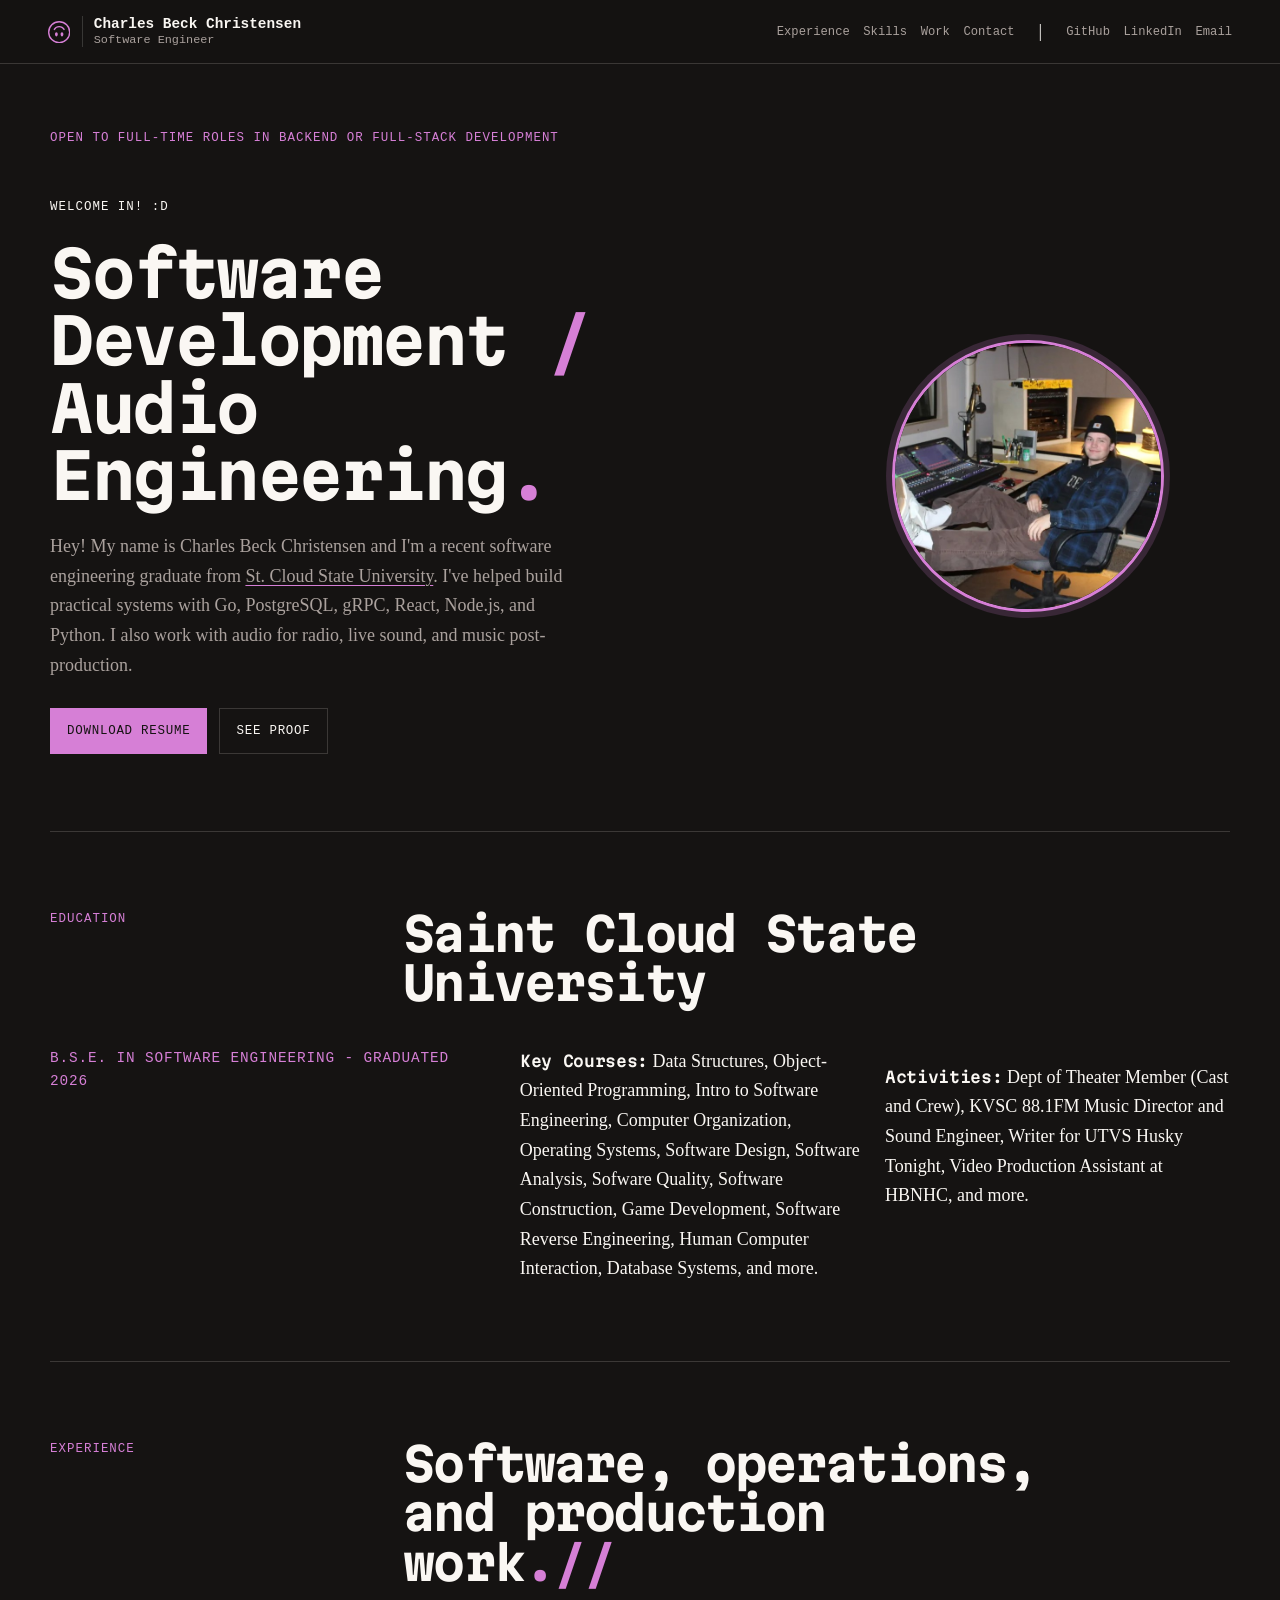
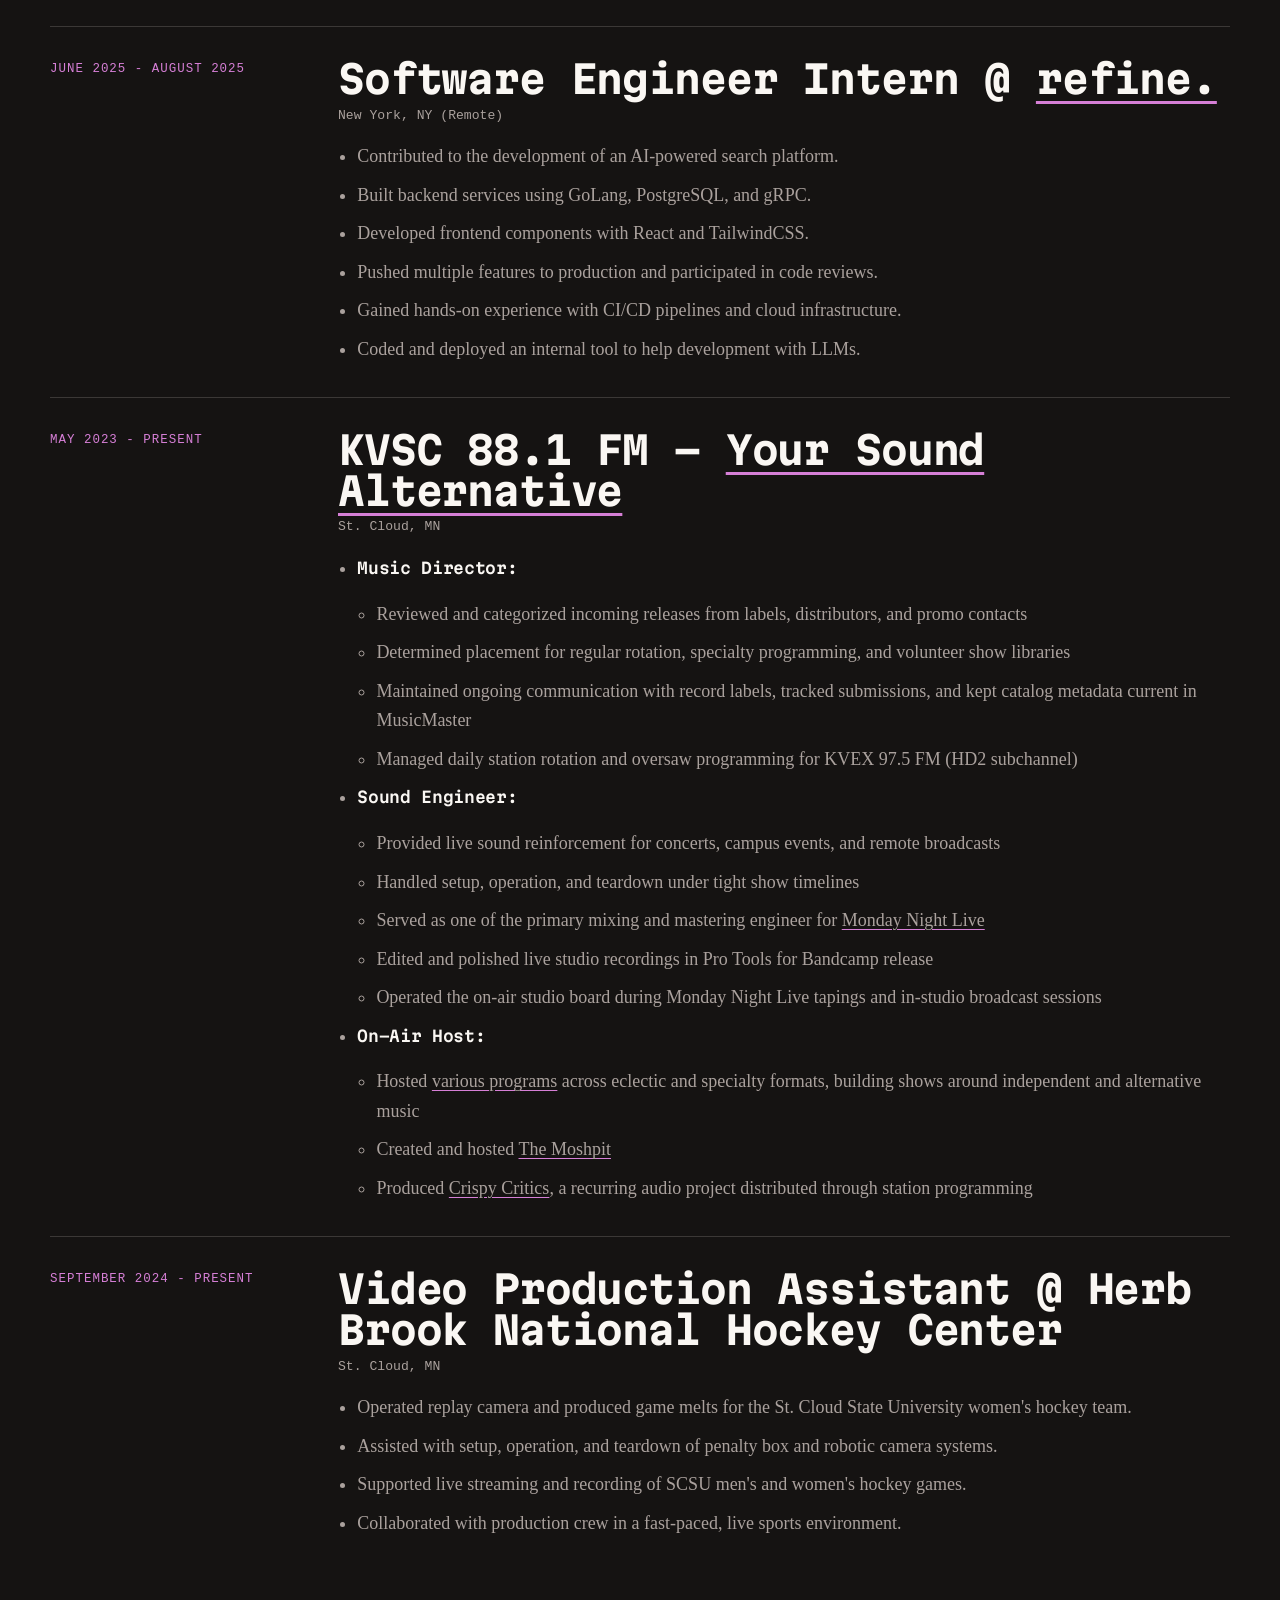
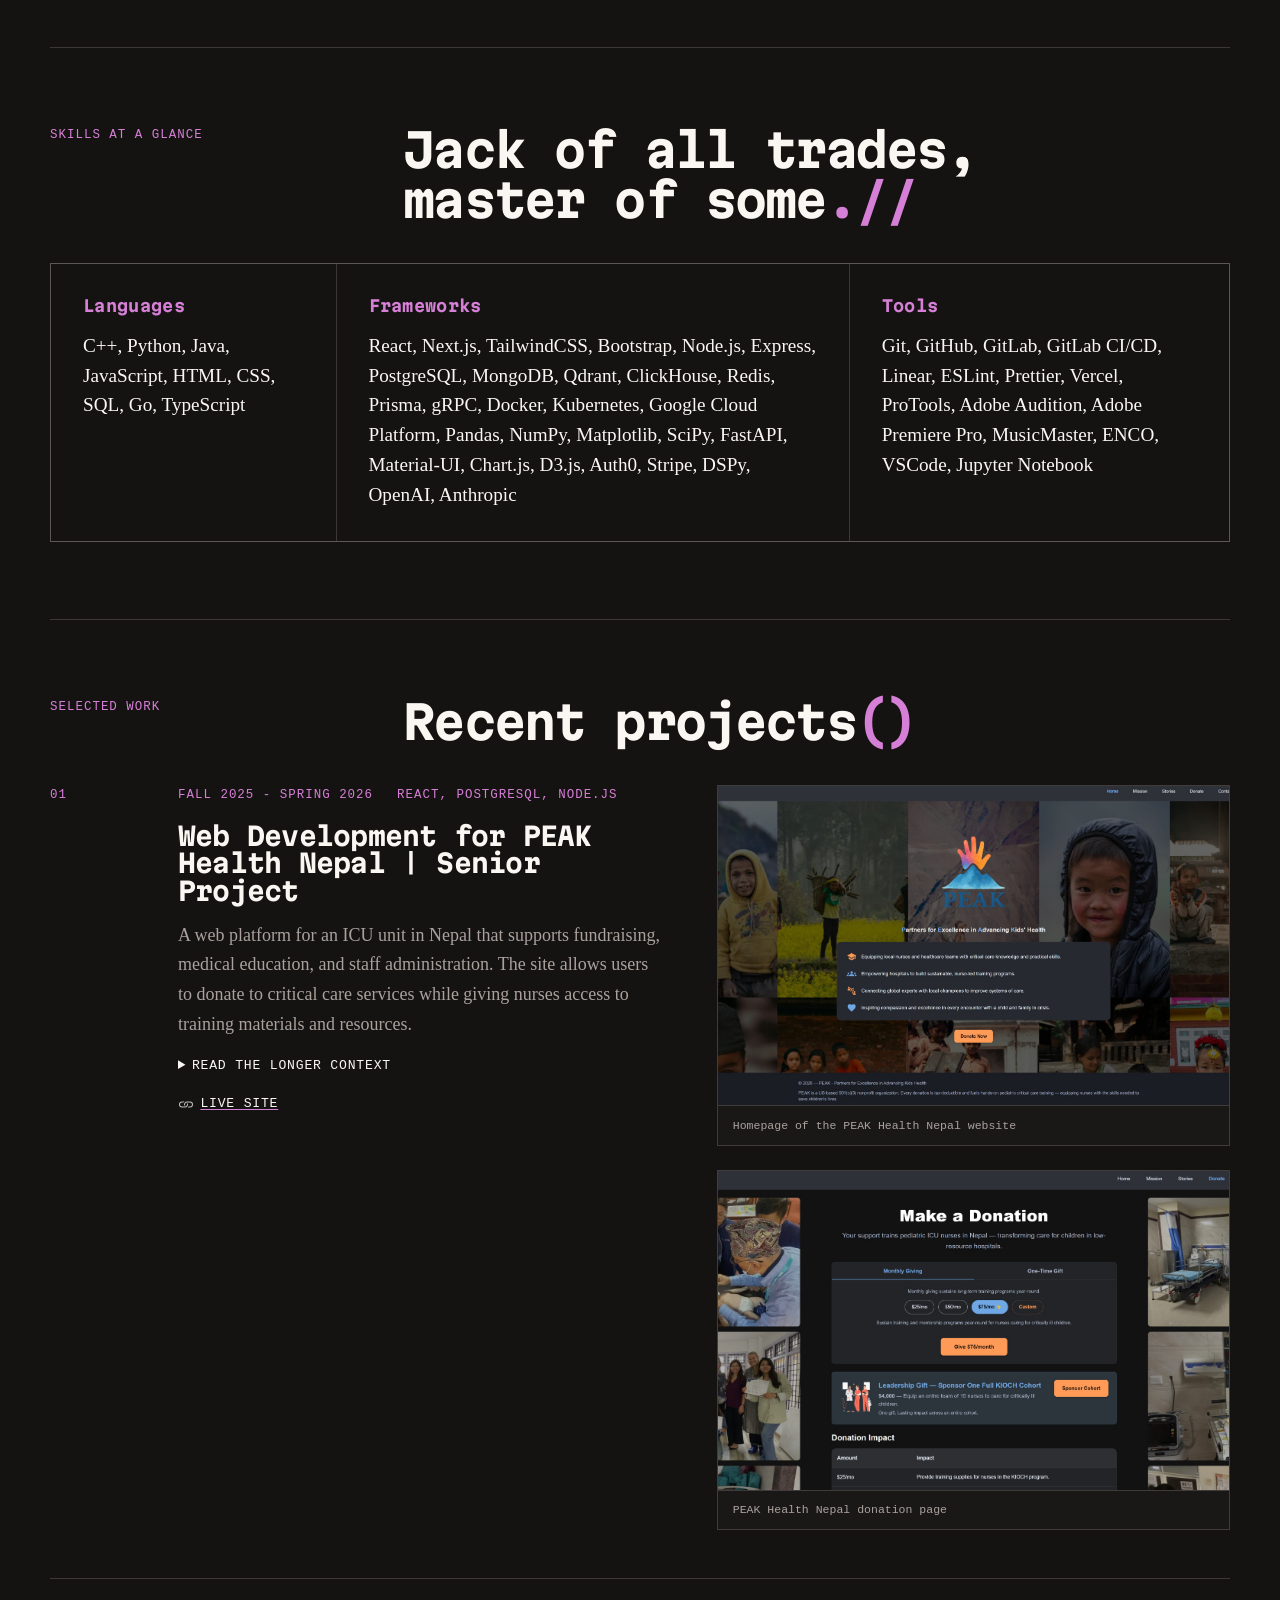
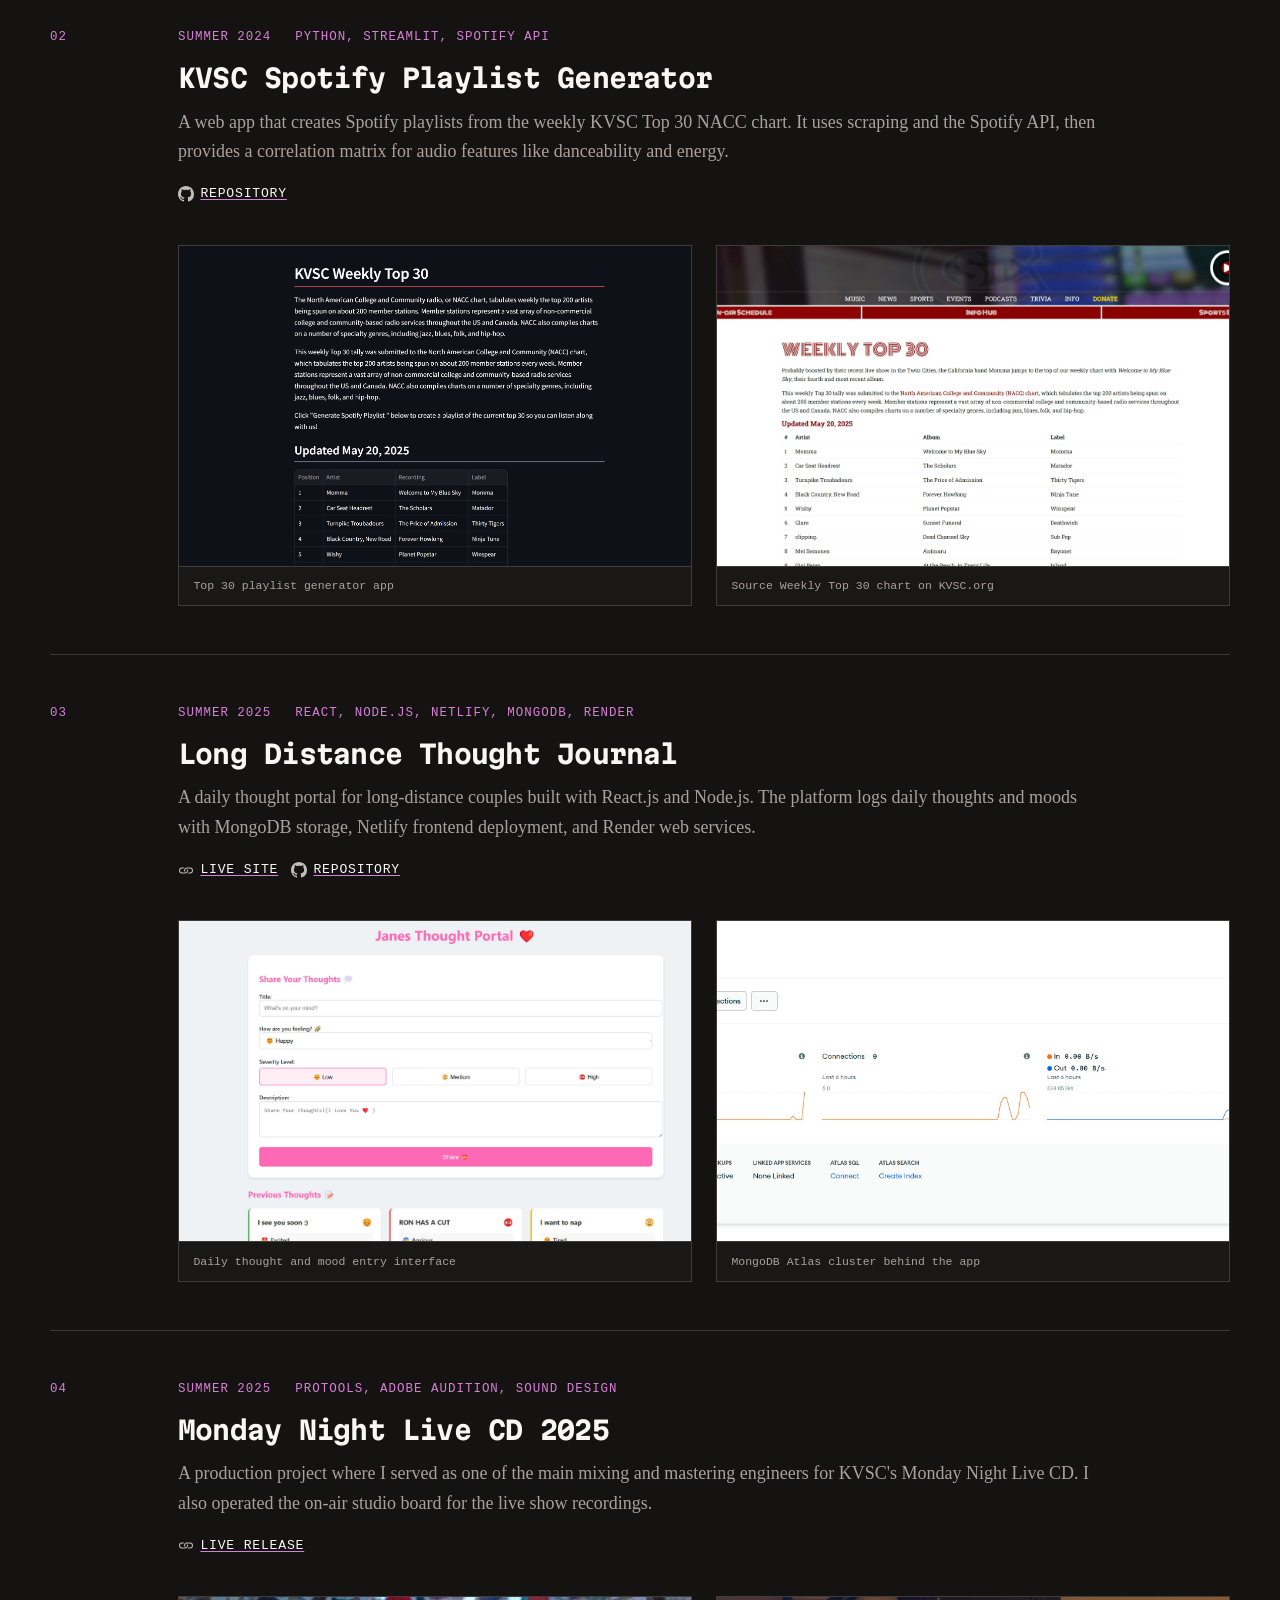
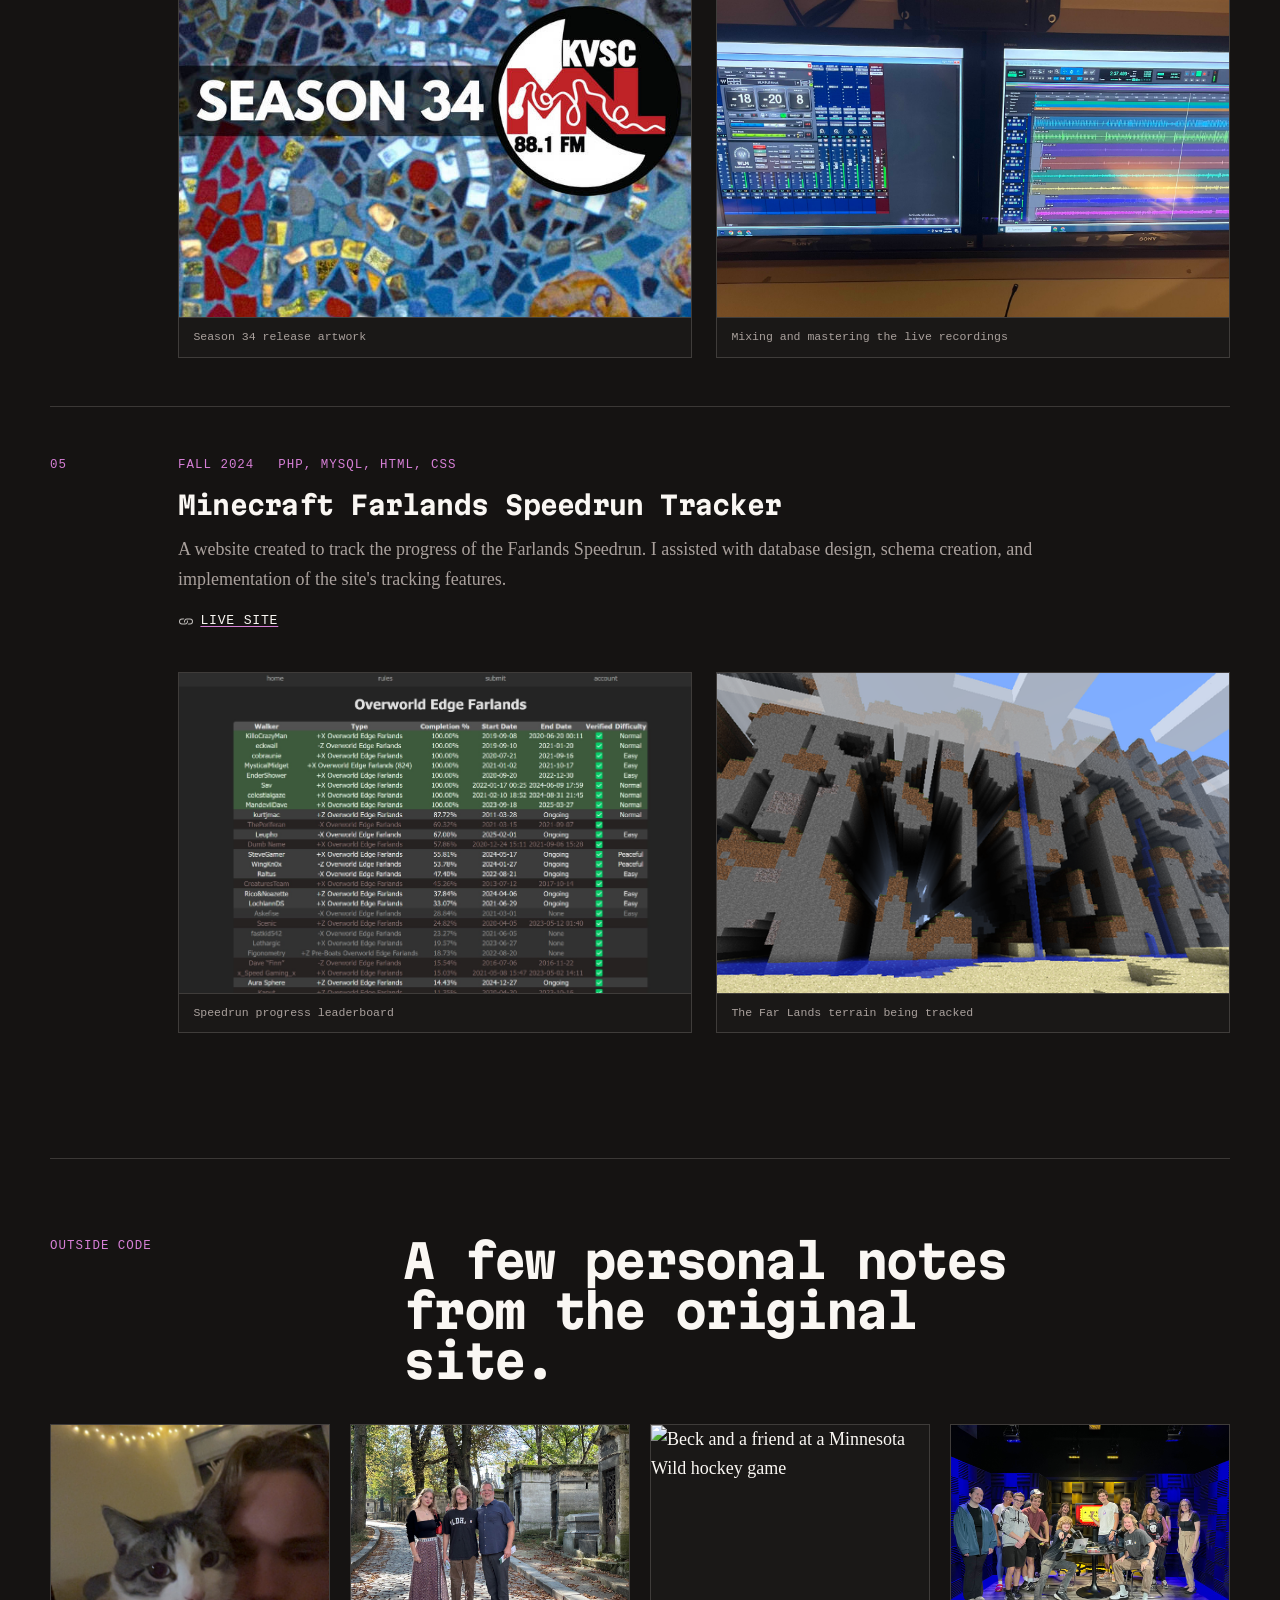
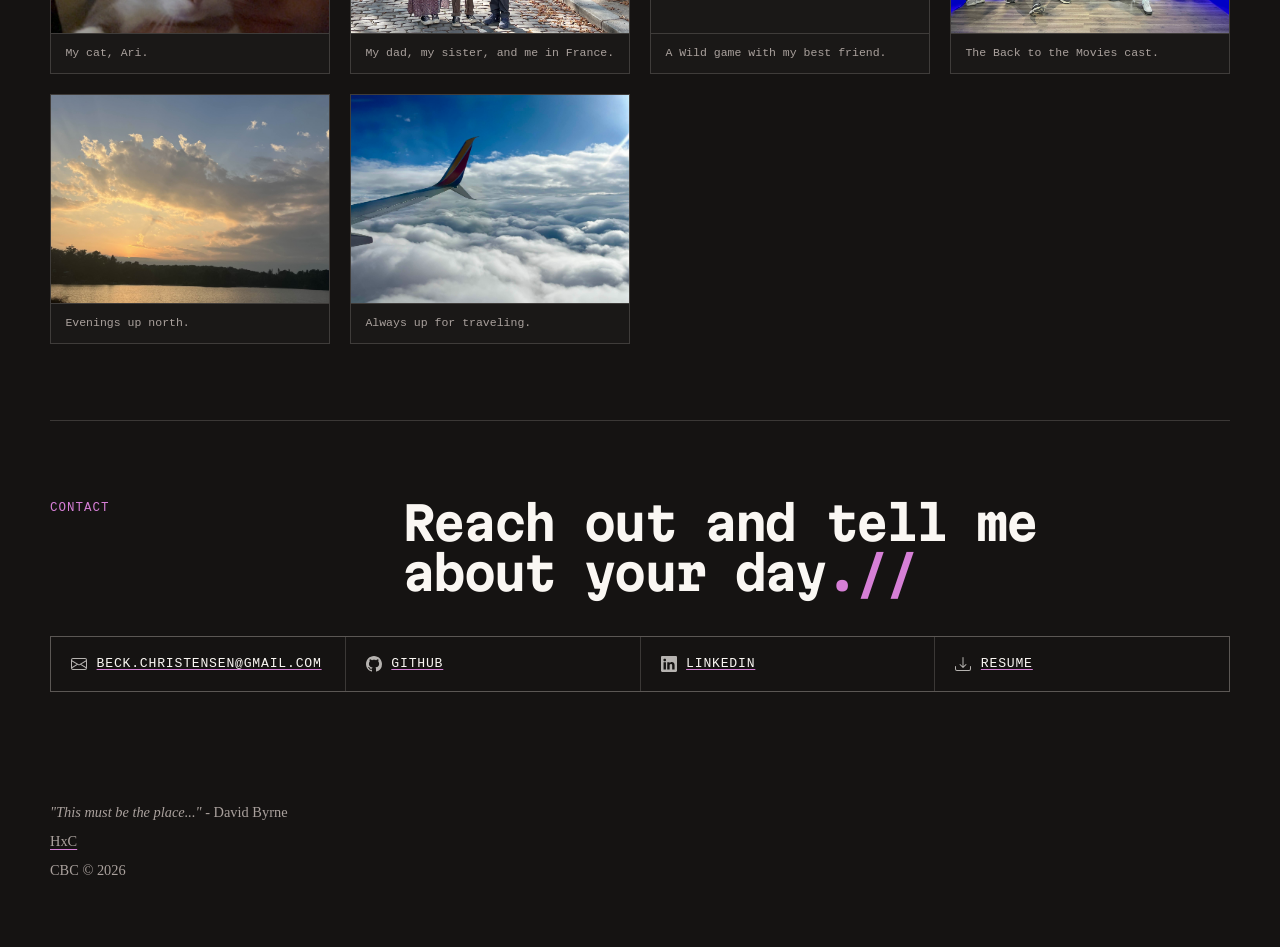
==== commit b3fbcec0: "huge UI overhaul" ====
--- a/index.html
+++ b/index.html
@@ -4,636 +4,589 @@
 <head>
   <meta charset="UTF-8" />
   <meta name="viewport" content="width=device-width, initial-scale=1.0" />
-  <title>Beck Christensen | Engineer</title>
-
-  <!-- Meta Description & Keywords -->
-  <meta name="description" content="Portfolio website showcasing projects, education, and work experience." />
-  <meta name="keywords" content="Portfolio, Software Engineer, Developer, Projects" />
-
-  <!-- Canonical URL -->
+  <title>Beck Christensen | Software Engineer</title>
+  <meta name="description"
+    content="Charles Beck Christensen is a recent software engineering graduate building backend and full-stack products with Go, React, PostgreSQL, and Node.js." />
+  <meta name="keywords" content="Portfolio, Software Engineer, Developer, Projects, Backend, Full Stack" />
   <link rel="canonical" href="https://beckchristensen.dev" />
-
-  <!-- Open Graph / Facebook -->
-  <meta property="og:title" content="Beck Christensen — Portfolio" />
-  <meta property="og:description" content="Explore my portfolio showcasing projects and experience." />
-  <meta property="og:image" content="https://beckchristensen.dev/pics/profile.jpg" />
+  <meta property="og:title" content="Beck Christensen - Software Engineer" />
+  <meta property="og:description" content="Backend and full-stack projects, experience, and skills." />
   <meta property="og:url" content="https://beckchristensen.dev" />
   <meta property="og:type" content="website" />
-
-  <!-- Twitter -->
-  <meta name="twitter:card" content="summary_large_image" />
-  <meta name="twitter:title" content="Beck Christensen — Portfolio" />
-  <meta name="twitter:description" content="Software Engineer building impactful solutions." />
-  <meta name="twitter:image" content="https://beckchristensen.dev/pics/profile.jpg" />
-
-  <!-- Favicon -->
+  <meta name="twitter:card" content="summary" />
+  <meta name="twitter:title" content="Beck Christensen - Software Engineer" />
+  <meta name="twitter:description" content="Backend and full-stack projects, experience, and skills." />
   <link rel="icon" href="pics/favicon.ico" type="image/x-icon" />
-
-  <!-- Styles & Fonts -->
-  <link href="https://cdn.jsdelivr.net/npm/bootstrap@5.3.0/dist/css/bootstrap.min.css" rel="stylesheet" />
-  <link href="https://cdnjs.cloudflare.com/ajax/libs/font-awesome/6.4.0/css/all.min.css" rel="stylesheet" />
-  <link href="https://fonts.googleapis.com/css2?family=Lora&family=Work+Sans:wght@400;500;600&display=swap"
-    rel="stylesheet" />
+  <link rel="preconnect" href="https://fonts.googleapis.com" />
+  <link rel="preconnect" href="https://fonts.gstatic.com" crossorigin />
+  <link href="https://fonts.googleapis.com/css2?family=Martian+Mono:wght@500;600;700&display=swap" rel="stylesheet" />
   <link href="styles.css" rel="stylesheet" />
 </head>
 
-<body data-theme="dark">
-  <nav class="section-nav" aria-label="Jump to section">
-    <button type="button" class="section-nav-toggle" id="section-nav-toggle" aria-expanded="false"
-      aria-controls="section-nav-menu" aria-haspopup="true" aria-label="Open section menu">
-      <svg xmlns="http://www.w3.org/2000/svg" width="16" height="16" fill="currentColor"
-        class="bi bi-list section-nav-icon" viewBox="0 0 16 16" aria-hidden="true">
-        <path fill-rule="evenodd"
-          d="M2.5 12a.5.5 0 0 1 .5-.5h10a.5.5 0 0 1 0 1H3a.5.5 0 0 1-.5-.5m0-4a.5.5 0 0 1 .5-.5h10a.5.5 0 0 1 0 1H3a.5.5 0 0 1-.5-.5m0-4a.5.5 0 0 1 .5-.5h10a.5.5 0 0 1 0 1H3a.5.5 0 0 1-.5-.5" />
-      </svg>
-    </button>
-    <div class="section-nav-menu" id="section-nav-menu" aria-hidden="true">
-      <a href="#intro">Intro</a>
-      <a href="#education">Education</a>
-      <a href="#experience">Work experience</a>
-      <a href="#projects">Projects</a>
-      <a href="#gallery">Gallery</a>
-      <a href="#skills">Skills</a>
+<body>
+  <a class="skip-link" href="#main">Skip to content</a>
+
+  <header class="site-header" aria-label="Primary">
+    <a class="brand" href="#intro" aria-label="Back to top">
+      <span class="brand-icon" aria-hidden="true">
+        <svg xmlns="http://www.w3.org/2000/svg" width="16" height="16" fill="currentColor"
+          class="bi bi-emoji-smile-upside-down" viewBox="0 0 16 16">
+          <path d="M8 1a7 7 0 1 0 0 14A7 7 0 0 0 8 1m0-1a8 8 0 1 1 0 16A8 8 0 0 1 8 0" />
+          <path
+            d="M4.285 6.433a.5.5 0 0 0 .683-.183A3.5 3.5 0 0 1 8 4.5c1.295 0 2.426.703 3.032 1.75a.5.5 0 0 0 .866-.5A4.5 4.5 0 0 0 8 3.5a4.5 4.5 0 0 0-3.898 2.25.5.5 0 0 0 .183.683M7 9.5C7 8.672 6.552 8 6 8s-1 .672-1 1.5.448 1.5 1 1.5 1-.672 1-1.5m4 0c0-.828-.448-1.5-1-1.5s-1 .672-1 1.5.448 1.5 1 1.5 1-.672 1-1.5" />
+        </svg>
+      </span>
+      <span class="brand-text">
+        <span class="brand-name">Charles Beck Christensen</span>
+        <span class="brand-role">Software Engineer</span>
+      </span>
+    </a>
+    <div class="header-menu">
+      <button class="menu-toggle" type="button" id="menu-toggle" aria-expanded="false" aria-controls="menu-panel"
+        aria-label="Open navigation menu">
+        <svg xmlns="http://www.w3.org/2000/svg" width="16" height="16" fill="currentColor" class="bi bi-list-nested"
+          viewBox="0 0 16 16">
+          <path fill-rule="evenodd"
+            d="M4.5 11.5A.5.5 0 0 1 5 11h10a.5.5 0 0 1 0 1H5a.5.5 0 0 1-.5-.5m-2-4A.5.5 0 0 1 3 7h10a.5.5 0 0 1 0 1H3a.5.5 0 0 1-.5-.5m-2-4A.5.5 0 0 1 1 3h10a.5.5 0 0 1 0 1H1a.5.5 0 0 1-.5-.5" />
+        </svg>
+      </button>
+      <div class="menu-panel" id="menu-panel">
+        <nav class="site-nav" aria-label="Site">
+          <a href="#experience">Experience</a>
+          <a href="#skills">Skills</a>
+          <a href="#work">Work</a>
+          <a href="#contact">Contact</a>
+        </nav>
+        <div class="divider hide-mobile">|</div>
+        <nav class="contact-nav" aria-label="External links">
+          <a href="https://github.com/Beck-MN" target="_blank" rel="noopener">GitHub</a>
+          <a href="https://www.linkedin.com/in/charles-beck-christensen/" target="_blank" rel="noopener">LinkedIn</a>
+          <a href="mailto:beck.christensen@gmail.com">Email</a>
+        </nav>
+      </div>
     </div>
-  </nav>
-
-  <div class="container">
-    <div class="intro" id="intro">
-      <img src="pics/me.jpg" alt="Beck Christensen" class="profile"
-        style="object-fit: cover; object-position: center;" />
-      <h1>Charles Beck Christensen</h1>
-      <p>
-        <i>Student Software Engineer </i> @
-        <a href="https://www.stcloudstate.edu" target="_blank">St. Cloud State University</a>
-      </p>
-      <hr style="width: 65%; margin: auto" />
-      <p class="education-links mt-3">
-        <a href="https://github.com/Beck-MN" class="me-3" target="_blank">
-          <i class="fab fa-github"></i> GitHub
+  </header>
+
+  <main id="main">
+    <section class="hero section" id="intro" aria-labelledby="intro-title">
+      <p class="eyebrow">Open to full-time roles in backend or full-stack development</p>
+
+      <div class="hero-layout">
+        <div class="hero-intro">
+          <p class="intro-label">Welcome in! :D</p>
+          <h1 id="intro-title">
+            <span class="fancy-title">Software Development</span>
+            <span class="divider punct">/</span>
+            <span class="fancy-subtitle">Audio Engineering<span class="punct">.</span></span>
+          </h1>
+          <p class="hero-copy">
+            Hey! My name is Charles Beck Christensen and I'm a recent software engineering graduate from
+            <a href="https://www.stcloudstate.edu" target="_blank" rel="noopener">St. Cloud State University</a>.
+            I've helped build practical systems with Go, PostgreSQL, gRPC, React, Node.js, and Python. I also work with
+            audio for
+            radio, live sound, and music post-production.
+          </p>
+          <div class="hero-actions" aria-label="Primary actions">
+            <a class="button button-primary" href="docs/Charles_Beck_Christensen_Resume.pdf" download>Download
+              resume</a>
+            <a class="button" href="#work">See proof</a>
+          </div>
+        </div>
+        <figure class="hero-portrait">
+          <img src="pics/me.jpg" alt="Charles Beck Christensen at the KVSC 88.1 FM audio board" width="794"
+            height="612" />
+        </figure>
+      </div>
+
+
+    </section>
+
+    <section class="section education-section" id="education" aria-labelledby="education-title">
+      <div class="section-heading">
+        <p class="section-kicker">Education</p>
+        <h2 id="education-title">Saint Cloud State University</h2>
+      </div>
+      <div class="education-layout">
+        <p class="education-degree">B.S.E. in Software Engineering - Graduated 2026</p>
+        <div>
+          <p>
+            <strong>Key Courses:</strong> Data Structures, Object-Oriented Programming, Intro to Software Engineering,
+            Computer Organization, Operating Systems, Software Design, Software Analysis, Sofware Quality, Software
+            Construction, Game Development, Software Reverse Engineering, Human Computer Interaction, Database Systems,
+            and more.
+          </p>
+          <p>
+            <strong>Activities:</strong> Dept of Theater Member (Cast and Crew), KVSC 88.1FM Music Director and Sound
+            Engineer, Writer for UTVS Husky Tonight, Video Production Assistant at HBNHC, and more.
+          </p>
+        </div>
+      </div>
+    </section>
+
+    <section class="section experience-section" id="experience" aria-labelledby="experience-title">
+      <div class="section-heading">
+        <p class="section-kicker">Experience</p>
+        <h2 id="experience-title">Software, operations, and production work<span class="punct">.//</span></h2>
+      </div>
+      <div class="timeline">
+        <article class="timeline-item">
+          <div class="timeline-date">June 2025 - August 2025</div>
+          <div>
+            <h3>
+              Software Engineer Intern @
+              <a href="https://www.joinrefine.io" target="_blank" rel="noopener">refine.</a>
+            </h3>
+            <p class="role">New York, NY (Remote)</p>
+            <ul>
+              <li>Contributed to the development of an AI-powered search platform.</li>
+              <li>Built backend services using GoLang, PostgreSQL, and gRPC.</li>
+              <li>Developed frontend components with React and TailwindCSS.</li>
+              <li>Pushed multiple features to production and participated in code reviews.</li>
+              <li>Gained hands-on experience with CI/CD pipelines and cloud infrastructure.</li>
+              <li>Coded and deployed an internal tool to help development with LLMs.</li>
+            </ul>
+          </div>
+        </article>
+
+        <article class="timeline-item">
+          <div class="timeline-date">May 2023 - Present</div>
+          <div>
+            <h3>
+              KVSC 88.1 FM -
+              <a href="https://kvsc.org" target="_blank" rel="noopener">Your Sound Alternative</a>
+            </h3>
+            <p class="role">St. Cloud, MN</p>
+            <ul>
+              <li>
+                <strong>Music Director:</strong>
+                <ul>
+                  <li>Reviewed and categorized incoming releases from labels, distributors, and promo contacts</li>
+                  <li>Determined placement for regular rotation, specialty programming, and volunteer show libraries
+                  </li>
+                  <li>Maintained ongoing communication with record labels, tracked submissions, and kept catalog
+                    metadata current in MusicMaster</li>
+                  <li>Managed daily station rotation and oversaw programming for KVEX 97.5 FM (HD2 subchannel)</li>
+                </ul>
+              </li>
+              <li>
+                <strong>Sound Engineer:</strong>
+                <ul>
+                  <li>Provided live sound reinforcement for concerts, campus events, and remote broadcasts</li>
+                  <li>Handled setup, operation, and teardown under tight show timelines</li>
+                  <li>Served as one of the primary mixing and mastering engineer for <a
+                      href="https://www.kvsc.org/music/monday-night-live/" target="_blank" rel="noopener">Monday Night
+                      Live</a></li>
+                  <li>Edited and polished live studio recordings in Pro Tools for Bandcamp release</li>
+                  <li>Operated the on-air studio board during Monday Night Live tapings and in-studio broadcast sessions
+                  </li>
+                </ul>
+              </li>
+              <li>
+                <strong>On-Air Host:</strong>
+                <ul>
+                  <li>Hosted <a href="https://spinitron.com/KVSC/dj/172772/Beck" target="_blank" rel="noopener">various
+                      programs</a> across eclectic and specialty formats, building shows around independent and
+                    alternative music</li>
+                  <li>Created and hosted <a href="https://spinitron.com/KVSC/show/289520/The-Moshpit" target="_blank"
+                      rel="noopener">The Moshpit</a></li>
+                  <li>Produced <a
+                      href="https://drive.google.com/drive/folders/1A9IMFSlSN50rLagsaQSHKBkP95zZMX10?usp=drive_link"
+                      target="_blank" rel="noopener">Crispy Critics</a>, a recurring audio project distributed through
+                    station programming</li>
+                </ul>
+              </li>
+            </ul>
+          </div>
+        </article>
+
+        <article class="timeline-item">
+          <div class="timeline-date">September 2024 - Present</div>
+          <div>
+            <h3>Video Production Assistant @ Herb Brook National Hockey Center</h3>
+            <p class="role">St. Cloud, MN</p>
+            <ul>
+              <li>Operated replay camera and produced game melts for the St. Cloud State University women's hockey team.
+              </li>
+              <li>Assisted with setup, operation, and teardown of penalty box and robotic camera systems.</li>
+              <li>Supported live streaming and recording of SCSU men's and women's hockey games.</li>
+              <li>Collaborated with production crew in a fast-paced, live sports environment.</li>
+            </ul>
+          </div>
+        </article>
+      </div>
+    </section>
+
+    <section class="section skills-section" id="skills" aria-labelledby="skills-title">
+      <div class="section-heading">
+        <p class="section-kicker">Skills at a glance</p>
+        <h2 id="skills-title">Jack of all trades, master of some<span class="punct">.//</span></h2>
+      </div>
+      <div class="skills-grid">
+        <section class="skill-group" aria-labelledby="languages-title">
+          <h3 id="languages-title">Languages</h3>
+          <p>C++, Python, Java, JavaScript, HTML, CSS, SQL, Go, TypeScript</p>
+        </section>
+        <section class="skill-group" aria-labelledby="frameworks-title">
+          <h3 id="frameworks-title">Frameworks</h3>
+          <p>
+            React, Next.js, TailwindCSS, Bootstrap, Node.js, Express, PostgreSQL, MongoDB, Qdrant,
+            ClickHouse, Redis, Prisma, gRPC, Docker, Kubernetes, Google Cloud Platform, Pandas, NumPy,
+            Matplotlib, SciPy, FastAPI, Material-UI, Chart.js, D3.js, Auth0, Stripe, DSPy, OpenAI,
+            Anthropic
+          </p>
+        </section>
+        <section class="skill-group" aria-labelledby="tools-title">
+          <h3 id="tools-title">Tools</h3>
+          <p>
+            Git, GitHub, GitLab, GitLab CI/CD, Linear, ESLint, Prettier, Vercel, ProTools,
+            Adobe Audition, Adobe Premiere Pro, MusicMaster, ENCO, VSCode, Jupyter Notebook
+          </p>
+        </section>
+      </div>
+    </section>
+
+    <section class="section work-section" id="work" aria-labelledby="work-title">
+      <div class="section-heading">
+        <p class="section-kicker">Selected work</p>
+        <h2 id="work-title">Recent projects<span class="punct">()</span></h2>
+      </div>
+
+      <article class="project project-featured" aria-labelledby="peak-title">
+        <div class="project-index">01</div>
+        <div class="project-content">
+          <div class="project-body">
+            <div class="project-meta">
+              <span>Fall 2025 - Spring 2026</span>
+              <span>React, PostgreSQL, Node.js</span>
+            </div>
+            <h3 id="peak-title">Web Development for PEAK Health Nepal | Senior Project</h3>
+            <p>
+              A web platform for an ICU unit in Nepal that supports fundraising, medical education, and staff
+              administration. The site allows users to donate to critical care services while giving nurses access to
+              training materials and resources.
+            </p>
+            <details>
+              <summary>Read the longer context</summary>
+              <p>
+                My senior project involved developing a web platform that works to expand access to quality healthcare
+                in
+                underserved regions. Administrative controls were implemented so staff can manage content, oversee
+                donations, and maintain a centralized, scalable tool to support both operational and educational needs.
+              </p>
+            </details>
+            <div class="project-links">
+              <a href="https://peakhealthnepal.org" target="_blank" rel="noopener"
+                aria-label="PEAK Health Nepal live site">
+                <svg aria-hidden="true" xmlns="http://www.w3.org/2000/svg" width="16" height="16" fill="currentColor"
+                  viewBox="0 0 16 16">
+                  <path
+                    d="M6.354 5.5H4a3 3 0 0 0 0 6h3a3 3 0 0 0 2.83-4H9q-.13 0-.25.031A2 2 0 0 1 7 10.5H4a2 2 0 1 1 0-4h1.535c.218-.376.495-.714.82-1z" />
+                  <path
+                    d="M9 5.5a3 3 0 0 0-2.83 4h1.098A2 2 0 0 1 9 6.5h3a2 2 0 1 1 0 4h-1.535a4 4 0 0 1-.82 1H12a3 3 0 1 0 0-6z" />
+                </svg>
+                Live site
+              </a>
+            </div>
+          </div>
+          <div class="project-media" aria-label="PEAK Health Nepal screenshots">
+            <figure>
+              <img src="pics/peak_homepage.jpg" alt="PEAK Health Nepal homepage" loading="lazy" />
+              <figcaption>Homepage of the PEAK Health Nepal website</figcaption>
+            </figure>
+            <figure>
+              <img src="pics/peak_donation_page.jpg" alt="PEAK Health Nepal donation page" loading="lazy" />
+              <figcaption>PEAK Health Nepal donation page</figcaption>
+            </figure>
+          </div>
+        </div>
+      </article>
+
+      <div class="project-list">
+        <article class="project" aria-labelledby="spotify-title">
+          <div class="project-index">02</div>
+          <div class="project-content">
+            <div class="project-meta">
+              <span>Summer 2024</span>
+              <span>Python, Streamlit, Spotify API</span>
+            </div>
+            <h3 id="spotify-title">KVSC Spotify Playlist Generator</h3>
+            <p>
+              A web app that creates Spotify playlists from the weekly KVSC Top 30 NACC chart. It uses scraping and the
+              Spotify API, then provides a correlation matrix for audio features like danceability and energy.
+            </p>
+            <div class="project-links">
+              <a href="https://github.com/Beck-MN/KVSC-Spotify-App" target="_blank" rel="noopener"
+                aria-label="KVSC Spotify App repository">
+                <svg aria-hidden="true" xmlns="http://www.w3.org/2000/svg" width="16" height="16" fill="currentColor"
+                  viewBox="0 0 16 16">
+                  <path
+                    d="M8 0C3.58 0 0 3.58 0 8c0 3.54 2.29 6.53 5.47 7.59.4.07.55-.17.55-.38 0-.19-.01-.82-.01-1.49-2.01.37-2.53-.49-2.69-.94-.09-.23-.48-.94-.82-1.13-.28-.15-.68-.52-.01-.53.63-.01 1.08.58 1.23.82.72 1.21 1.87.87 2.33.66.07-.52.28-.87.51-1.07-1.78-.2-3.64-.89-3.64-3.95 0-.87.31-1.59.82-2.15-.08-.2-.36-1.02.08-2.12 0 0 .67-.21 2.2.82.64-.18 1.32-.27 2-.27s1.36.09 2 .27c1.53-1.04 2.2-.82 2.2-.82.44 1.1.16 1.92.08 2.12.51.56.82 1.27.82 2.15 0 3.07-1.87 3.75-3.65 3.95.29.25.54.73.54 1.48 0 1.07-.01 1.93-.01 2.2 0 .21.15.46.55.38A8.01 8.01 0 0 0 16 8c0-4.42-3.58-8-8-8" />
+                </svg>
+                Repository
+              </a>
+            </div>
+            <div class="project-media" aria-label="KVSC Spotify Playlist Generator screenshots">
+              <figure>
+                <img src="pics/spotify_app.jpg" alt="The playlist generator showing the weekly KVSC Top 30"
+                  loading="lazy" />
+                <figcaption>Top 30 playlist generator app</figcaption>
+              </figure>
+              <figure>
+                <img src="pics/kvsc_top.jpg" alt="The Weekly Top 30 chart on the KVSC website" loading="lazy" />
+                <figcaption>Source Weekly Top 30 chart on KVSC.org</figcaption>
+              </figure>
+            </div>
+          </div>
+        </article>
+
+        <article class="project" aria-labelledby="journal-title">
+          <div class="project-index">03</div>
+          <div class="project-content">
+            <div class="project-meta">
+              <span>Summer 2025</span>
+              <span>React, Node.js, Netlify, MongoDB, Render</span>
+            </div>
+            <h3 id="journal-title">Long Distance Thought Journal</h3>
+            <p>
+              A daily thought portal for long-distance couples built with React.js and Node.js. The platform logs daily
+              thoughts and moods with MongoDB storage, Netlify frontend deployment, and Render web services.
+            </p>
+            <div class="project-links">
+              <a href="https://janehasacomplaint.com" target="_blank" rel="noopener"
+                aria-label="Long Distance Thought Journal live site">
+                <svg aria-hidden="true" xmlns="http://www.w3.org/2000/svg" width="16" height="16" fill="currentColor"
+                  viewBox="0 0 16 16">
+                  <path
+                    d="M6.354 5.5H4a3 3 0 0 0 0 6h3a3 3 0 0 0 2.83-4H9q-.13 0-.25.031A2 2 0 0 1 7 10.5H4a2 2 0 1 1 0-4h1.535c.218-.376.495-.714.82-1z" />
+                  <path
+                    d="M9 5.5a3 3 0 0 0-2.83 4h1.098A2 2 0 0 1 9 6.5h3a2 2 0 1 1 0 4h-1.535a4 4 0 0 1-.82 1H12a3 3 0 1 0 0-6z" />
+                </svg>
+                Live site
+              </a>
+              <a href="https://github.com/Beck-MN/Complaint-Portal" target="_blank" rel="noopener"
+                aria-label="Long Distance Thought Journal repository">
+                <svg aria-hidden="true" xmlns="http://www.w3.org/2000/svg" width="16" height="16" fill="currentColor"
+                  viewBox="0 0 16 16">
+                  <path
+                    d="M8 0C3.58 0 0 3.58 0 8c0 3.54 2.29 6.53 5.47 7.59.4.07.55-.17.55-.38 0-.19-.01-.82-.01-1.49-2.01.37-2.53-.49-2.69-.94-.09-.23-.48-.94-.82-1.13-.28-.15-.68-.52-.01-.53.63-.01 1.08.58 1.23.82.72 1.21 1.87.87 2.33.66.07-.52.28-.87.51-1.07-1.78-.2-3.64-.89-3.64-3.95 0-.87.31-1.59.82-2.15-.08-.2-.36-1.02.08-2.12 0 0 .67-.21 2.2.82.64-.18 1.32-.27 2-.27s1.36.09 2 .27c1.53-1.04 2.2-.82 2.2-.82.44 1.1.16 1.92.08 2.12.51.56.82 1.27.82 2.15 0 3.07-1.87 3.75-3.65 3.95.29.25.54.73.54 1.48 0 1.07-.01 1.93-.01 2.2 0 .21.15.46.55.38A8.01 8.01 0 0 0 16 8c0-4.42-3.58-8-8-8" />
+                </svg>
+                Repository
+              </a>
+            </div>
+            <div class="project-media" aria-label="Long Distance Thought Journal screenshots">
+              <figure>
+                <img src="pics/portal.jpg" alt="The thought portal interface for logging moods and notes"
+                  loading="lazy" />
+                <figcaption>Daily thought and mood entry interface</figcaption>
+              </figure>
+              <figure>
+                <img src="pics/portal_db.jpg" alt="MongoDB Atlas cluster powering the thought portal" loading="lazy" />
+                <figcaption>MongoDB Atlas cluster behind the app</figcaption>
+              </figure>
+            </div>
+          </div>
+        </article>
+
+        <article class="project" aria-labelledby="mnl-title">
+          <div class="project-index">04</div>
+          <div class="project-content">
+            <div class="project-meta">
+              <span>Summer 2025</span>
+              <span>ProTools, Adobe Audition, Sound Design</span>
+            </div>
+            <h3 id="mnl-title">Monday Night Live CD 2025</h3>
+            <p>
+              A production project where I served as one of the main mixing and mastering engineers for KVSC's Monday
+              Night Live CD. I also operated the on-air studio board for the live show recordings.
+            </p>
+            <div class="project-links">
+              <a href="https://kvsc.bandcamp.com/album/monday-night-live-season-34" target="_blank" rel="noopener"
+                aria-label="Monday Night Live CD live release">
+                <svg aria-hidden="true" xmlns="http://www.w3.org/2000/svg" width="16" height="16" fill="currentColor"
+                  viewBox="0 0 16 16">
+                  <path
+                    d="M6.354 5.5H4a3 3 0 0 0 0 6h3a3 3 0 0 0 2.83-4H9q-.13 0-.25.031A2 2 0 0 1 7 10.5H4a2 2 0 1 1 0-4h1.535c.218-.376.495-.714.82-1z" />
+                  <path
+                    d="M9 5.5a3 3 0 0 0-2.83 4h1.098A2 2 0 0 1 9 6.5h3a2 2 0 1 1 0 4h-1.535a4 4 0 0 1-.82 1H12a3 3 0 1 0 0-6z" />
+                </svg>
+                Live release
+              </a>
+            </div>
+            <div class="project-media" aria-label="Monday Night Live CD photos">
+              <figure>
+                <img src="pics/mnl_cd.jpg" alt="Monday Night Live Season 34 album cover art" loading="lazy" />
+                <figcaption>Season 34 release artwork</figcaption>
+              </figure>
+              <figure>
+                <img src="pics/mnl_stu.jpg" alt="Mixing and mastering session in the studio with Pro Tools open"
+                  loading="lazy" />
+                <figcaption>Mixing and mastering the live recordings</figcaption>
+              </figure>
+            </div>
+          </div>
+        </article>
+
+        <article class="project" aria-labelledby="farlands-title">
+          <div class="project-index">05</div>
+          <div class="project-content">
+            <div class="project-meta">
+              <span>Fall 2024</span>
+              <span>PHP, MySQL, HTML, CSS</span>
+            </div>
+            <h3 id="farlands-title">Minecraft Farlands Speedrun Tracker</h3>
+            <p>
+              A website created to track the progress of the Farlands Speedrun. I assisted with database design, schema
+              creation, and implementation of the site's tracking features.
+            </p>
+            <div class="project-links">
+              <a href="https://farlands.cc" target="_blank" rel="noopener"
+                aria-label="Farlands Speedrun Tracker live site">
+                <svg aria-hidden="true" xmlns="http://www.w3.org/2000/svg" width="16" height="16" fill="currentColor"
+                  viewBox="0 0 16 16">
+                  <path
+                    d="M6.354 5.5H4a3 3 0 0 0 0 6h3a3 3 0 0 0 2.83-4H9q-.13 0-.25.031A2 2 0 0 1 7 10.5H4a2 2 0 1 1 0-4h1.535c.218-.376.495-.714.82-1z" />
+                  <path
+                    d="M9 5.5a3 3 0 0 0-2.83 4h1.098A2 2 0 0 1 9 6.5h3a2 2 0 1 1 0 4h-1.535a4 4 0 0 1-.82 1H12a3 3 0 1 0 0-6z" />
+                </svg>
+                Live site
+              </a>
+            </div>
+            <div class="project-media" aria-label="Minecraft Farlands Speedrun Tracker screenshots">
+              <figure>
+                <img src="pics/farlands.jpg" alt="The Farlands speedrun tracker leaderboard table" loading="lazy" />
+                <figcaption>Speedrun progress leaderboard</figcaption>
+              </figure>
+              <figure>
+                <img src="pics/farlands_2.webp" alt="The distorted terrain of the Minecraft Far Lands" loading="lazy" />
+                <figcaption>The Far Lands terrain being tracked</figcaption>
+              </figure>
+            </div>
+          </div>
+        </article>
+      </div>
+    </section>
+
+    <section class="section notes-section" id="notes" aria-labelledby="notes-title">
+      <div class="section-heading">
+        <p class="section-kicker">Outside code</p>
+        <h2 id="notes-title">A few personal notes from the original site.</h2>
+      </div>
+      <ul class="photo-grid">
+        <li>
+          <figure>
+            <img src="pics/ari_2.jpg" alt="Beck holding his cat Ari under string lights" loading="lazy" />
+            <figcaption>My cat, Ari.</figcaption>
+          </figure>
+        </li>
+        <li>
+          <figure>
+            <img src="pics/fam.jpg" alt="Beck with his dad and sister on a tree-lined path in France" loading="lazy" />
+            <figcaption>My dad, my sister, and me in France.</figcaption>
+          </figure>
+        </li>
+        <li>
+          <figure>
+            <img src="pics/wild_game.jpg" alt="Beck and a friend at a Minnesota Wild hockey game" loading="lazy" />
+            <figcaption>A Wild game with my best friend.</figcaption>
+          </figure>
+        </li>
+        <li>
+          <figure>
+            <img src="pics/bttm.jpg" alt="The Back to the Movies cast in a studio" loading="lazy" />
+            <figcaption>The Back to the Movies cast.</figcaption>
+          </figure>
+        </li>
+        <li>
+          <figure>
+            <img src="pics/up_north.jpg" alt="Sunset over a lake seen from a boat up north" loading="lazy" />
+            <figcaption>Evenings up north.</figcaption>
+          </figure>
+        </li>
+        <li>
+          <figure>
+            <img src="pics/airplane.jpg" alt="An airplane wing above the clouds" loading="lazy" />
+            <figcaption>Always up for traveling.</figcaption>
+          </figure>
+        </li>
+      </ul>
+    </section>
+
+    <section class="section contact-section" id="contact" aria-labelledby="contact-title">
+      <div class="section-heading">
+        <p class="section-kicker">Contact</p>
+        <h2 id="contact-title">Reach out and tell me about your day<span class="punct">.//</span></h2>
+      </div>
+      <div class="contact-grid">
+        <a href="mailto:beck.christensen@gmail.com">
+          <svg aria-hidden="true" xmlns="http://www.w3.org/2000/svg" width="16" height="16" fill="currentColor"
+            viewBox="0 0 16 16">
+            <path
+              d="M0 4a2 2 0 0 1 2-2h12a2 2 0 0 1 2 2v8a2 2 0 0 1-2 2H2a2 2 0 0 1-2-2zm2-1a1 1 0 0 0-1 1v.217l7 4.2 7-4.2V4a1 1 0 0 0-1-1zm13 2.383-4.708 2.825L15 11.105zm-.034 6.876-5.64-3.471L8 9.583l-1.326-.795-5.64 3.47A1 1 0 0 0 2 13h12a1 1 0 0 0 .966-.741M1 11.105l4.708-2.897L1 5.383z" />
+          </svg>
+          beck.christensen@gmail.com
         </a>
-        <a href="https://www.linkedin.com/in/charles-beck-christensen/" class="me-3" target="_blank">
-          <i class="fab fa-linkedin"></i> LinkedIn
+        <a href="https://github.com/Beck-MN" target="_blank" rel="noopener">
+          <svg aria-hidden="true" xmlns="http://www.w3.org/2000/svg" width="16" height="16" fill="currentColor"
+            viewBox="0 0 16 16">
+            <path
+              d="M8 0C3.58 0 0 3.58 0 8c0 3.54 2.29 6.53 5.47 7.59.4.07.55-.17.55-.38 0-.19-.01-.82-.01-1.49-2.01.37-2.53-.49-2.69-.94-.09-.23-.48-.94-.82-1.13-.28-.15-.68-.52-.01-.53.63-.01 1.08.58 1.23.82.72 1.21 1.87.87 2.33.66.07-.52.28-.87.51-1.07-1.78-.2-3.64-.89-3.64-3.95 0-.87.31-1.59.82-2.15-.08-.2-.36-1.02.08-2.12 0 0 .67-.21 2.2.82.64-.18 1.32-.27 2-.27s1.36.09 2 .27c1.53-1.04 2.2-.82 2.2-.82.44 1.1.16 1.92.08 2.12.51.56.82 1.27.82 2.15 0 3.07-1.87 3.75-3.65 3.95.29.25.54.73.54 1.48 0 1.07-.01 1.93-.01 2.2 0 .21.15.46.55.38A8.01 8.01 0 0 0 16 8c0-4.42-3.58-8-8-8" />
+          </svg>
+          GitHub
         </a>
-        <br>
-        <a href="mailto:beck.christensen@gmail.com" class="me-3" target="_blank">
-          <i class="fas fa-envelope"></i> beck.christensen@gmail.com
+        <a href="https://www.linkedin.com/in/charles-beck-christensen/" target="_blank" rel="noopener">
+          <svg aria-hidden="true" xmlns="http://www.w3.org/2000/svg" width="16" height="16" fill="currentColor"
+            viewBox="0 0 16 16">
+            <path
+              d="M0 1.146C0 .513.526 0 1.175 0h13.65C15.474 0 16 .513 16 1.146v13.708c0 .633-.526 1.146-1.175 1.146H1.175C.526 16 0 15.487 0 14.854zm4.943 12.248V6.169H2.542v7.225zm-1.2-8.212c.837 0 1.358-.554 1.358-1.248-.015-.709-.52-1.248-1.342-1.248S2.4 3.226 2.4 3.934c0 .694.521 1.248 1.327 1.248zm4.908 8.212V9.359c0-.216.016-.432.08-.586.173-.431.568-.878 1.232-.878.869 0 1.216.662 1.216 1.634v3.865h2.401V9.25c0-2.22-1.184-3.252-2.764-3.252-1.274 0-1.845.7-2.165 1.193v.025h-.016l.016-.025V6.169h-2.4c.03.678 0 7.225 0 7.225z" />
+          </svg>
+          LinkedIn
         </a>
-        <br>
-        <a href="docs/Charles_Beck_Christensen_Resume.pdf" class="btn btn-outline-light mt-3" download>
-          <i class="fas fa-file-pdf"></i> Resume
+        <a href="docs/Charles_Beck_Christensen_Resume.pdf" download>
+          <svg aria-hidden="true" xmlns="http://www.w3.org/2000/svg" width="16" height="16" fill="currentColor"
+            viewBox="0 0 16 16">
+            <path
+              d="M.5 9.9a.5.5 0 0 1 .5.5v2.5a1 1 0 0 0 1 1h12a1 1 0 0 0 1-1v-2.5a.5.5 0 0 1 1 0v2.5a2 2 0 0 1-2 2H2a2 2 0 0 1-2-2v-2.5a.5.5 0 0 1 .5-.5" />
+            <path
+              d="M7.646 11.854a.5.5 0 0 0 .708 0l3-3a.5.5 0 0 0-.708-.708L8.5 10.293V1.5a.5.5 0 0 0-1 0v8.793L5.354 8.146a.5.5 0 1 0-.708.708z" />
+          </svg>
+          Resume
         </a>
-      </p>
-    </div>
-
-    <!-- Education -->
-    <div class="card highlight mb-4" id="education">
-      <div class="card-body d-flex flex-column flex-md-row justify-content-between align-items-start">
-        <div class="flex-grow-1">
-          <h5>Saint Cloud State University</h5>
-          <p class="text-muted mb-1">
-            B.S.E. in Software Engineering - <strong>Class of 2026</strong>
-          </p>
-          <ul>
-            <li>
-              <span style="font-weight: 900">Key Courses:</span> Data
-              Structures, Object-Oriented Programming, Intro to Software
-              Engineering, Computer Organization, Operating Systems, Software
-              Design, Software Analysis, Sofware Quality, Software
-              Construction, Game Development, Software Reverse Engineering,
-              Human Computer Interaction, Database Systems, and more.
-            </li>
-            <li>
-              <span style="font-weight: 900">Activities:</span> Dept of
-              Theater Member (Cast and Crew), KVSC 88.1FM Music Director and
-              Sound Engineer, Writer for UTVS Husky Tonight, Video Production
-              Assistant at HBNHC, and more.
-            </li>
-          </ul>
-        </div>
-      </div>
-    </div>
-
-    <!-- Work Experience -->
-    <h4 class="mb-3" id="experience">Work Experience</h4>
-    <div class="card mb-4">
-      <div class="card-body">
-        <div class="experience-entry current-role">
-          <h6>
-            KVSC 88.1 FM -
-            <a href="https://kvsc.org" target="_blank">Your Sound Alternative</a>
-          </h6>
-          <div class="role">St. Cloud · May 2023 – Present</div>
-          <ul class="exp-list">
-            <li style="list-style-type: none; position: relative;">
-              <span style="position: absolute; left: -1em;">–</span>
-              <strong>Music Director:</strong>
-              <ul>
-                <li>Responsible for reviewing and curating incoming music</li>
-                <li>Maintain communication with record labels</li>
-                <li>Manage the station's music rotation</li>
-                <li>Oversee scheduling for KVEX 97.5FM, our sister station specializing in '90s alternative music</li>
-                <li>Ensure consistent, high-quality programming across both platforms</li>
-                <li>Delegate tasks within the music department</li>
-                <li>Supervise assistants and contribute to station operations efficiency</li>
-              </ul>
-            </li>
-            <li style="list-style-type: none; position: relative;">
-              <span style="position: absolute; left: -1em;">–</span>
-              <strong>Sound Engineer:</strong>
-              <ul>
-                <li>Assisted in live sound production for station events, concerts and remote broadcasts</li>
-                <li>Ensured high-quality audio setup and performance</li>
-                <li>Served as primary mixer and mastering engineer for <a
-                    href="https://kvsc.bandcamp.com/album/monday-night-live-season-34" target="_blank">Monday Night Live
-                    CD</a> (season 34 and 35)</li>
-                <li>Oversaw post-production to deliver polished final products</li>
-                <li>Operated on-air board during Monday Night Live broadcasts</li>
-                <li>Managed live mixing, audio levels, and transitions</li>
-              </ul>
-            </li>
-            <li style="list-style-type: none; position: relative;">
-              <span style="position: absolute; left: -1em;">–</span>
-              <strong>On-Air Host:</a></strong>
-              <ul>
-                <li>Hosted <a href="https://spinitron.com/KVSC/dj/172772/Beck" target="_blank">various programs</a> for
-                  the station such as Indie Brunch, Late Night Progressive Rock Show, and
-                  more</li>
-                <li>Created, produced, and hosted <a href="https://spinitron.com/KVSC/show/289520/The-Moshpit"
-                    target="_blank">"The Moshpit"</a>, a weekly metal music show.</li>
-                <li>Host and producer for <a
-                    href="https://drive.google.com/drive/folders/1A9IMFSlSN50rLagsaQSHKBkP95zZMX10?usp=drive_link"
-                    target="_blank">"Crispy Critics"</a>, a music review show</li>
-              </ul>
-            </li>
-          </ul>
-        </div>
-
-        <div class="experience-entry">
-          <h6>
-            Software Engineer Intern @
-            <a href="https://www.joinrefine.io" target="_blank">refine.</a>
-          </h6>
-          <div class="role">New York, NY (Remote) · June 2025 – August 2025</div>
-          <ul class="exp-list">
-            <li>Contributed to the development of an AI-powered search platform</li>
-            <li>Built backend services using GoLang, PostgreSQL, and gRPC</li>
-            <li>Developed frontend components with React and TailwindCSS</li>
-            <li>Pushed multiple features to production</li>
-            <li>Collaborated with cross-functional teams to support feature development</li>
-            <li>Wrote clean, testable code and participated in code reviews</li>
-            <li>Engaged in agile practices including sprint planning and retrospectives</li>
-            <li>Gained hands-on experience with CI/CD pipelines and cloud infrastructure</li>
-            <li>Documented internal APIs and explored technologies for platform scalability</li>
-            <li>Coded and deployed an internal tool to help development with LLMs</li>
-          </ul>
-        </div>
-        <div class="experience-entry">
-          <h6>
-            Video Production Assistant @ Herb Brook National Hockey Center
-          </h6>
-          <div class="role">St. Cloud · September 2024 – Present</div>
-          <ul class="exp-list">
-            <li>
-              Operated replay camera and produce game melts for the St. Cloud
-              State University women's hockey team
-            </li>
-            <li>
-              Assisted in the setup, operation, and teardown of penalty box
-              and robotic camera systems
-            </li>
-            <li>
-              Supported live streaming and recording of SCSU men's and women's
-              hockey games
-            </li>
-            <li>
-              Collaborated with production crew in a fast-paced, live sports
-              environment
-            </li>
-          </ul>
-        </div>
-      </div>
-    </div>
-
-    <!-- Projects -->
-    <h4 class="mb-3" id="projects">Projects</h4>
-
-
-    <div class="card mb-4 project-card">
-      <div class="card-body">
-        <h5>Web Development for PEAK Health Nepal | Senior Project</h5>
-        <div class="d-flex justify-content-between align-items-center mb-2">
-          <p class="text-muted mb-0">React, PostgreSQL, Node.js</p>
-          <p class="text-muted mb-0">Fall 2025 - Spring 2026</p>
-        </div>
-        <p>
-          My senior project involved developing a web platform that
-          work to expand access to quality healthcare in underserved regions. The project focused on building a website
-          for an ICU unit in Nepal that supports both fundraising and medical education. The site allows users to donate
-          directly to support critical care services, helping address gaps in healthcare access in remote communities
-          where resources are often limited. In addition, the platform provides nurses with
-          access to training materials and resources to improve patient care and clinical skills. Administrative
-          controls were also implemented, enabling staff to manage content, oversee donations, and maintain the system
-          efficiently, creating a centralized, scalable tool to support both the operational and educational needs of
-          the ICU.
-        </p>
-        <div class="project-images-container">
-          <div class="project-image">
-            <img src="pics/peak_homepage.jpg" alt="PEAK Health Nepal Homepage" />
-            <div class="image-overlay">
-              <p>
-                Homepage of the PEAK Health Nepal website
-              </p>
-            </div>
-          </div>
-          <div class="project-image">
-            <img src="pics/peak_donation_page.jpg" alt="PEAK Health Nepal Donation Page" />
-            <div class="image-overlay">
-              <p>PEAK Health Nepal Donation Page</p>
-            </div>
-          </div>
-        </div>
-        <br>
-        <div class="icon-links">
-          <a href="https://peakhealthnepal.org" target="_blank"><i class="fas fa-globe"></i></a>
-        </div>
-      </div>
-    </div>
-
-    <!-- KVSC Spotify Project -->
-    <div class="card mb-4 project-card">
-      <div class="card-body">
-        <h5>KVSC Spotify Playlist Generator</h5>
-        <div class="d-flex justify-content-between align-items-center mb-2">
-          <p class="text-muted mb-0">Python, Streamlit, Spotify API</p>
-          <p class="text-muted mb-0">Summer 2024</p>
-        </div>
-        <p>
-          The KVSC Spotify Playlist Generator is a web app designed to create
-          a Spotify playlist from the weekly KVSC Top 30 NACC chart. Using web
-          scraping and the Spotify API, it automatically compiles the playlist
-          and even provides a correlation matrix to analyze audio features
-          such as danceability, energy, and more.
-        </p>
-        <div class="project-images-container">
-          <div class="project-image">
-            <img src="pics/spotify_app.jpg" alt="KVSC Spotify Playlist Generator Screenshot" />
-            <div class="image-overlay">
-              <p>
-                Web app that creates Spotify playlists from KVSC's weekly Top
-                30 chart
-              </p>
-            </div>
-          </div>
-          <div class="project-image">
-            <img src="pics/kvsc_top.jpg" alt="KVSC's weekly Top 30 chart" />
-            <div class="image-overlay">
-              <p>KVSC's weekly Top 30 chart</p>
-            </div>
-          </div>
-        </div>
-        <div style="display: flex; justify-content: center;">
-          <iframe style="border-radius:4px"
-            src="https://open.spotify.com/embed/playlist/4jFSmTrqs5lu827RUl6WCa?utm_source=generator&theme=0"
-            width="98%" height="352" frameBorder="0" allowfullscreen=""
-            allow="autoplay; clipboard-write; encrypted-media; fullscreen; picture-in-picture" loading="lazy"></iframe>
-        </div>
-        <br>
-        <div class="icon-links">
-          <a href="https://github.com/Beck-MN/KVSC-Spotify-App" target="_blank"><i class="fab fa-github"></i></a>
-        </div>
-      </div>
-    </div>
-
-    <!-- Thought Journal Project -->
-    <div class="card mb-4 project-card">
-      <div class="card-body">
-        <h5>Long Distance Thought Journal</h5>
-        <div class="d-flex justify-content-between align-items-center mb-2">
-          <p class="text-muted mb-0">
-            React, Node.js, Netlify, MongoDB, Render
-          </p>
-          <p class="text-muted mb-0">Summer 2025</p>
-        </div>
-        <p>
-          A daily thought portal for long distance couples. This application is built with React.js and Node.js, made to
-          help log daily thoughts and moods.
-          Built with MongoDB for data storage and deployed on Netlify (Frontend) and Render (Web Services). The platform
-          features an emoji-based system with multiple distinct moods and three priority levels.
-        </p>
-        <div class="project-images-container">
-          <div class="project-image">
-            <img src="pics/portal.jpg" alt="Long Distance Thought Journal Interface" />
-            <div class="image-overlay">
-              <p>Main interface of the thought journal application</p>
-            </div>
-          </div>
-          <div class="project-image">
-            <img src="pics/portal_db.jpg" alt="MongoDB Database" />
-            <div class="image-overlay">
-              <p>Database structure showing mood and priority tracking</p>
-            </div>
-          </div>
-        </div>
-        <div class="icon-links">
-          <a href="https://github.com/Beck-MN/Complaint-Portal" target="_blank"><i class="fab fa-github"></i></a>
-          <a href="https://janehasacomplaint.com" target="_blank"><i class="fas fa-globe"></i></a>
-        </div>
-      </div>
-    </div>
-
-    <!-- MNL CD Project -->
-    <div class="card mb-4 project-card">
-      <div class="card-body">
-        <h5>Monday Night Live CD 2025</h5>
-        <div class="d-flex justify-content-between align-items-center mb-2">
-          <p class="text-muted mb-0">
-            ProTools, Adobe Audition, Sound Design
-          </p>
-          <p class="text-muted mb-0">Summer 2025</p>
-        </div>
-        <p>
-          I was one of the main mixer and mastering engineers for the Monday
-          Night Live CD 2025. I was responsible for the audio mixing and
-          mastering of the various bands we had perform at our studio at KVSC.
-          I was also the main on-air studio board operator for the live show
-          recordings.
-        </p>
-        <div class="project-images-container">
-          <div class="project-image">
-            <img src="pics/mnl_cd.jpg" alt="Monday Night Live CD Cover" />
-            <div class="image-overlay">
-              <p>Cover art for the 2025 Monday Night Live CD compilation</p>
-            </div>
-          </div>
-          <div class="project-image">
-            <img src="pics/mnl_stu.jpg" alt="Monday Night Live Studio" />
-            <div class="image-overlay">
-              <p>Monday Night Live Studio</p>
-            </div>
-          </div>
-        </div>
-        <div class="icon-links">
-          <a href="https://kvsc.bandcamp.com/album/monday-night-live-season-34" target="_blank"><i
-              class="fas fa-globe"></i></a>
-        </div>
-      </div>
-    </div>
-
-    <!-- Farlands Project -->
-    <div class="card mb-4 project-card">
-      <div class="card-body">
-        <h5>Minecraft Farlands Speedrun Tracker</h5>
-        <div class="d-flex justify-content-between align-items-center mb-2">
-          <p class="text-muted mb-0">PHP, MySQL, HTML, CSS</p>
-          <p class="text-muted mb-0">Fall 2024</p>
-        </div>
-        <p>
-          Website created to track the progress of the Farlands Speedrun.
-          Built with PHP and MySQL, the website allows users to view the
-          current speedrun and track their own progress. I assisted in the
-          database design and schema creation, as well as the implementation
-          of the website's features.
-        </p>
-        <div class="project-images-container">
-          <div class="project-image">
-            <img src="pics/farlands.jpg" alt="Farlands Speedrun Tracker Interface" />
-            <div class="image-overlay">
-              <p>User interface for tracking Farlands speedrun progress</p>
-            </div>
-          </div>
-          <div class="project-image">
-            <img src="pics/farlands_2.webp" alt="Minecraft Farlands" />
-            <div class="image-overlay">
-              <p>In-game view of the Minecraft Farlands</p>
-            </div>
-          </div>
-        </div>
-        <div class="icon-links">
-          <a href="https://farlands.cc" target="_blank"><i class="fas fa-globe"></i></a>
-        </div>
-      </div>
-    </div>
-
-    <!-- Image Gallery -->
-    <h4 class="mb-3" id="gallery">Image Gallery</h4>
-    <div class="card mb-4">
-      <div class="card-body">
-        <div class="row g-3" id="imageGallery">
-          <div class="col-lg-4 col-md-6">
-            <div class="gallery-item">
-              <img src="pics/ari_1.jpg" alt="Ari and I" class="gallery-image" data-bs-toggle="modal"
-                data-bs-target="#imageModal" onclick="showImage('pics/ari_1.jpg', 'My cat Ari ❤️')">
-              <div class="image-overlay">
-                <p>My cat Ari ❤️</p>
-              </div>
-            </div>
-          </div>
-          <div class="col-lg-4 col-md-6">
-            <div class="gallery-item">
-              <img src="pics/fam.jpg" alt="Family" class="gallery-image" data-bs-toggle="modal"
-                data-bs-target="#imageModal" onclick="showImage('pics/fam.jpg', 'Me,My Dad, and Sister in France')">
-              <div class="image-overlay">
-                <p>Me, My Dad, and Sister in France</p>
-              </div>
-            </div>
-          </div>
-          <div class="col-lg-4 col-md-6">
-            <div class="gallery-item">
-              <img src="pics/wild_game.jpg" alt="Wild Game" class="gallery-image" data-bs-toggle="modal"
-                data-bs-target="#imageModal" onclick="showImage('pics/wild_game.jpg', 'Wild Game w/ my best friend')">
-              <div class="image-overlay">
-                <p>Wild Game w/ my best friend</p>
-              </div>
-            </div>
-          </div>
-          <div class="col-lg-4 col-md-6">
-            <div class="gallery-item">
-              <img src="pics/bttm.jpg" alt="Back to the Movies cast" class="gallery-image" data-bs-toggle="modal"
-                data-bs-target="#imageModal" onclick="showImage('pics/bttm.jpg', 'Back to the Movies cast')">
-              <div class="image-overlay">
-                <p>Back to the Movies cast</p>
-              </div>
-            </div>
-          </div>
-          <div class="col-lg-4 col-md-6">
-            <div class="gallery-item">
-              <img src="pics/airplane.jpg" alt="Airplane" class="gallery-image" data-bs-toggle="modal"
-                data-bs-target="#imageModal" onclick="showImage('pics/airplane.jpg', 'Love traveling')">
-              <div class="image-overlay">
-                <p>Love traveling</p>
-              </div>
-            </div>
-          </div>
-          <div class="col-lg-4 col-md-6">
-            <div class="gallery-item">
-              <img src="pics/up_north.jpg" alt="Up North" class="gallery-image" data-bs-toggle="modal"
-                data-bs-target="#imageModal" onclick="showImage('pics/up_north.jpg', 'Love being up north')">
-              <div class="image-overlay">
-                <p>Love being up north</p>
-              </div>
-            </div>
-          </div>
-        </div>
-      </div>
-    </div>
-
-    <!-- Image Modal -->
-    <div class="modal fade" id="imageModal" tabindex="-1" aria-labelledby="imageModalLabel" aria-hidden="true">
-      <div class="modal-dialog modal-lg modal-dialog-centered">
-        <div class="modal-content">
-          <div class="modal-header">
-            <h5 class="modal-title" id="imageModalLabel">Image</h5>
-            <button type="button" class="btn-close" data-bs-dismiss="modal" aria-label="Close"></button>
-          </div>
-          <div class="modal-body text-center">
-            <img id="modalImage" src="" alt="" class="img-fluid">
-          </div>
-        </div>
-      </div>
-    </div>
-
-    <!-- Skills -->
-    <h4 class="mb-3" id="skills">Skills</h4>
-    <div class="card mb-4">
-      <div class="card-body">
-        <div class="mb-2"><strong>Languages</strong></div>
-        <div class="d-flex flex-wrap mb-3">
-          <span class="badge lang">C++</span>
-          <span class="badge lang">Python</span>
-          <span class="badge lang">Java</span>
-          <span class="badge lang">JavaScript</span>
-          <span class="badge lang">HTML</span>
-          <span class="badge lang">CSS</span>
-          <span class="badge lang">SQL</span>
-          <span class="badge lang">Go</span>
-          <span class="badge lang">TypeScript</span>
-        </div>
-
-        <div class="mb-2"><strong>Frameworks & Platforms</strong></div>
-        <div class="d-flex flex-wrap mb-3">
-          <span class="badge framework">React</span>
-          <span class="badge framework">Next.js</span>
-          <span class="badge framework">TailwindCSS</span>
-          <span class="badge framework">Bootstrap</span>
-          <span class="badge framework">Node.js</span>
-          <span class="badge framework">Express</span>
-          <span class="badge framework">PostgreSQL</span>
-          <span class="badge framework">MongoDB</span>
-          <span class="badge framework">Qdrant</span>
-          <span class="badge framework">ClickHouse</span>
-          <span class="badge framework">Redis</span>
-          <span class="badge framework">Prisma</span>
-          <span class="badge framework">gRPC</span>
-          <span class="badge framework">Docker</span>
-          <span class="badge framework">Kubernetes</span>
-          <span class="badge framework">Google Cloud Platform</span>
-        </div>
-
-        <div class="mb-2"><strong>Libraries</strong></div>
-        <div class="d-flex flex-wrap mb-3">
-          <span class="badge library">Pandas</span>
-          <span class="badge library">NumPy</span>
-          <span class="badge library">Matplotlib</span>
-          <span class="badge library">SciPy</span>
-          <span class="badge library">FastAPI</span>
-          <span class="badge library">Material-UI</span>
-          <span class="badge library">Chart.js</span>
-          <span class="badge library">D3.js</span>
-          <span class="badge library">Auth0</span>
-          <span class="badge library">Stripe</span>
-          <span class="badge library">DSPy</span>
-          <span class="badge library">OpenAI</span>
-          <span class="badge library">Anthropic</span>
-        </div>
-
-        <div class="mb-2"><strong>Software</strong></div>
-        <div class="d-flex flex-wrap mb-3">
-          <span class="badge software">ProTools</span>
-          <span class="badge software">Adobe Audition</span>
-          <span class="badge software">Adobe Premiere Pro</span>
-          <span class="badge software">MusicMaster</span>
-          <span class="badge software">ENCO</span>
-          <span class="badge software">VSCode</span>
-          <span class="badge software">Jupyter Notebook</span>
-        </div>
-
-        <div class="mb-2"><strong>Tools & DevOps</strong></div>
-        <div class="d-flex flex-wrap">
-          <span class="badge tools">Git</span>
-          <span class="badge tools">GitHub</span>
-          <span class="badge tools">GitLab</span>
-          <span class="badge tools">GitLab CI/CD</span>
-          <span class="badge tools">Linear</span>
-          <span class="badge tools">ESLint</span>
-          <span class="badge tools">Prettier</span>
-          <span class="badge tools">Vercel</span>
-        </div>
-      </div>
-    </div>
-  </div>
-
-  <!-- Footer -->
-  <footer class="text-center mt-5 mb-3 text-muted small">
+      </div>
+    </section>
+  </main>
+
+  <footer class="site-footer">
     <p><i>"This must be the place..."</i> - David Byrne</p>
-    <p>
-      <a href="https://youtu.be/jOB3IYBcJEE?si=LBYLgyGTrKcI_44z" target="_blank">
-        HxC 🤘</a>
-    </p>
+    <p><a href="https://youtu.be/jOB3IYBcJEE?si=LBYLgyGTrKcI_44z" target="_blank" rel="noopener">HxC</a></p>
+    <p>CBC &copy; 2026</p>
   </footer>
-
-  <!-- Scripts -->
-  <script src="https://cdn.jsdelivr.net/npm/bootstrap@5.3.0/dist/js/bootstrap.bundle.min.js"></script>
-  <script src="https://unpkg.com/aos@2.3.4/dist/aos.js"></script>
   <script>
-    AOS.init({ duration: 200, once: true });
-
-    // Gallery modal functionality
-    function showImage(src, title) {
-      document.getElementById('modalImage').src = src;
-      document.getElementById('modalImage').alt = title;
-      document.getElementById('imageModalLabel').textContent = title;
-    }
-
     (function () {
-      var nav = document.querySelector('.section-nav');
-      var toggle = document.getElementById('section-nav-toggle');
-      var menu = document.getElementById('section-nav-menu');
-      if (!nav || !toggle || !menu) return;
-
-      function setOpen(open) {
-        nav.classList.toggle('section-nav--open', open);
-        toggle.setAttribute('aria-expanded', open);
-        toggle.setAttribute('aria-label', open ? 'Close section menu' : 'Open section menu');
-        menu.setAttribute('aria-hidden', !open);
+      var header = document.querySelector('.site-header');
+      var toggle = document.getElementById('menu-toggle');
+      var panel = document.getElementById('menu-panel');
+
+      if (!header || !toggle || !panel) return;
+
+      function setMenu(open) {
+        header.classList.toggle('menu-open', open);
+        toggle.setAttribute('aria-expanded', String(open));
       }
 
-      nav.addEventListener('click', function (e) {
-        e.stopPropagation();
+      toggle.addEventListener('click', function () {
+        setMenu(!header.classList.contains('menu-open'));
       });
 
-      toggle.addEventListener('click', function () {
-        setOpen(!nav.classList.contains('section-nav--open'));
+      panel.addEventListener('click', function (event) {
+        if (event.target.closest('a')) setMenu(false);
       });
 
-      document.addEventListener('click', function () {
-        setOpen(false);
+      document.addEventListener('click', function (event) {
+        if (!header.contains(event.target)) setMenu(false);
       });
 
-      document.addEventListener('keydown', function (e) {
-        if (e.key === 'Escape') setOpen(false);
-      });
-
-      menu.querySelectorAll('a[href^="#"]').forEach(function (link) {
-        link.addEventListener('click', function (e) {
-          e.preventDefault();
-          var hash = link.getAttribute('href');
-          var el = document.querySelector(hash);
-          if (!el) return;
-          var reduced = window.matchMedia('(prefers-reduced-motion: reduce)').matches;
-          el.scrollIntoView({ behavior: reduced ? 'auto' : 'smooth', block: 'start' });
-          setOpen(false);
-          if (history.replaceState) history.replaceState(null, '', hash);
-        });
+      document.addEventListener('keydown', function (event) {
+        if (event.key === 'Escape') setMenu(false);
       });
     })();
   </script>
--- a/styles.css
+++ b/styles.css
@@ -1,555 +1,885 @@
 :root {
-  --bg: #1a1a1a;
-  --text: #e1e1e1;
-  --text-muted: #a0a0a0;
-  --card-bg: #2a2a2e;
-  --card-highlight-bg: #6b4a8b3d;
-  --accent: #6b4a8b;
-  --badge-text: #f1f1f1;
-  --divider: linear-gradient(to right, #5459ac, #1a1a1a);
+  --bg: #151312;
+  --paper: #faf7f3;
+  --muted: #aaa19d;
+  --line: rgba(250, 247, 243, 0.16);
+  --accent: #d67fd6;
+  --max: 1180px;
+  --font-mono:
+    "Martian Mono", ui-monospace, SFMono-Regular, Menlo, Consolas,
+    "Liberation Mono", monospace;
+}
+
+* {
+  box-sizing: border-box;
 }
 
 html {
   scroll-behavior: smooth;
+}
+
+body {
+  margin: 0;
+  background: var(--bg);
+  color: var(--paper);
+  font-family: Georgia, "Times New Roman", serif;
+  font-size: 18px;
+  line-height: 1.65;
+}
+
+::selection {
+  background: var(--accent);
+  color: var(--bg);
 }
 
 @media (prefers-reduced-motion: reduce) {
   html {
     scroll-behavior: auto;
   }
-}
-
-#intro,
-#education,
-#experience,
-#projects,
-#gallery,
-#skills {
-  scroll-margin-top: 3.75rem;
-}
-
-.section-nav {
+
+  .project-media figure,
+  .project-media img,
+  .photo-grid figure,
+  .photo-grid img {
+    transition: none;
+  }
+
+  .project-media figure:hover,
+  .project-media figure:hover img,
+  .photo-grid figure:hover,
+  .photo-grid figure:hover img {
+    transform: none;
+  }
+}
+
+a {
+  color: inherit;
+  text-decoration-color: var(--accent);
+  text-decoration-thickness: 0.08em;
+  text-underline-offset: 0.18em;
+}
+
+a:hover {
+  color: var(--accent);
+}
+
+a:focus-visible,
+button:focus-visible,
+summary:focus-visible {
+  outline: 2px solid var(--accent);
+  outline-offset: 4px;
+}
+
+img {
+  display: block;
+  max-width: 100%;
+}
+
+p,
+ul,
+ol,
+dl,
+figure {
+  margin: 0;
+}
+
+p + p {
+  margin-top: 1rem;
+}
+
+strong {
+  color: var(--paper);
+  font-family: var(--font-mono);
+  font-weight: 600;
+  font-size: 0.86em;
+  letter-spacing: -0.02em;
+}
+
+.skip-link {
   position: fixed;
-  top: 1rem;
-  right: 1rem;
-  z-index: 1030;
-}
-
-.section-nav-toggle {
+  top: 0.75rem;
+  left: 0.75rem;
+  z-index: 100;
+  padding: 0.5rem 0.75rem;
+  background: var(--paper);
+  color: var(--bg);
+  transform: translateY(-150%);
+}
+
+.skip-link:focus {
+  transform: translateY(0);
+}
+
+.site-header {
+  position: sticky;
+  top: 0;
+  z-index: 20;
+  display: grid;
+  grid-template-columns: minmax(15rem, 1fr) auto;
+  gap: 1.25rem;
+  align-items: center;
+  width: 100%;
+  padding: 1rem clamp(1rem, 4vw, 3rem);
+  background: rgba(21, 19, 18, 0.92);
+  border-bottom: 1px solid var(--line);
+  backdrop-filter: blur(16px);
+}
+
+.brand {
   display: flex;
   align-items: center;
+  gap: 0.7rem;
+  text-decoration: none;
+}
+
+.brand-icon {
+  display: inline-flex;
+  align-items: center;
+  color: var(--accent);
+}
+
+.brand-icon svg {
+  width: 1.4rem;
+  height: 1.4rem;
+}
+
+.brand-text {
+  display: grid;
+  padding-left: 0.7rem;
+  border-left: 1px solid var(--line);
+}
+
+.header-menu {
+  justify-self: end;
+}
+
+.menu-toggle {
+  display: none;
+  min-height: 2.5rem;
+  min-width: 2.5rem;
+  padding: 0.58rem 0.82rem;
+  border: 1px solid var(--line);
+  background: transparent;
+  color: var(--paper);
+  cursor: pointer;
+  font-family:
+    ui-monospace, SFMono-Regular, Menlo, Consolas, "Liberation Mono", monospace;
+  font-size: 0.76rem;
+  letter-spacing: 0.06em;
+  text-transform: uppercase;
+}
+
+.menu-toggle span {
+  display: block;
+  font-size: 1rem;
+  line-height: 1;
+}
+
+.menu-toggle:hover {
+  border-color: var(--accent);
+  color: var(--accent);
+}
+
+.menu-panel {
+  display: flex;
+  align-items: center;
+  gap: 1.5rem;
+}
+
+.brand-name,
+.brand-role,
+.site-nav,
+.contact-nav,
+.eyebrow,
+.intro-label,
+.section-kicker,
+.project-index,
+.project-meta,
+.timeline-date,
+.role,
+.button,
+.project-links a,
+.contact-grid a,
+summary {
+  font-family:
+    ui-monospace, SFMono-Regular, Menlo, Consolas, "Liberation Mono", monospace;
+}
+
+.brand-name {
+  font-size: 0.9rem;
+  font-weight: 700;
+  line-height: 1.2;
+}
+
+.brand-role {
+  color: var(--muted);
+  font-size: 0.74rem;
+  line-height: 1.2;
+}
+
+.site-nav,
+.contact-nav {
+  display: flex;
+  flex-wrap: nowrap;
+  gap: 0.85rem;
+  justify-content: flex-end;
+  font-size: 0.76rem;
+  white-space: nowrap;
+}
+
+.site-nav a,
+.contact-nav a {
+  color: var(--muted);
+  text-decoration: none;
+}
+
+.site-nav a:hover,
+.contact-nav a:hover {
+  color: var(--paper);
+}
+
+main,
+.site-footer {
+  width: min(var(--max), calc(100% - 2rem));
+  margin: 0 auto;
+}
+
+.section {
+  scroll-margin-top: 6rem;
+  padding: clamp(3rem, 6vw, 5.5rem) 0;
+  border-bottom: 1px solid var(--line);
+}
+
+.hero {
+  display: flex;
+  flex-direction: column;
   justify-content: center;
-  width: 2.75rem;
-  height: 2.75rem;
-  padding: 0;
+  gap: clamp(1.75rem, 4vw, 3rem);
+  padding-top: clamp(2.5rem, 5vw, 4rem);
+}
+
+.eyebrow,
+.intro-label,
+.section-kicker,
+.project-meta,
+.timeline-date,
+.project-index {
+  color: var(--accent);
+  font-size: 0.78rem;
+  letter-spacing: 0.08em;
+  text-transform: uppercase;
+}
+
+.hero-layout {
+  display: grid;
+  grid-template-columns: minmax(0, 1.5fr) minmax(15rem, 0.85fr);
+  gap: clamp(2rem, 5vw, 4.5rem);
+  align-items: center;
+}
+
+.hero-intro {
+  display: grid;
+  gap: 1.4rem;
+  align-content: center;
+}
+
+.hero-portrait {
   margin: 0;
-  border: 1px solid rgba(255, 255, 255, 0.12);
+  justify-self: center;
+  width: 100%;
+  max-width: 17rem;
+  aspect-ratio: 1 / 1;
+  overflow: hidden;
   border-radius: 50%;
-  background-color: var(--card-bg);
-  color: var(--text-muted);
-  cursor: pointer;
-  transition:
-    border-color 0.22s ease,
-    color 0.22s ease,
-    box-shadow 0.22s ease,
-    transform 0.22s ease;
-}
-
-.section-nav-toggle:hover {
-  color: var(--text);
-  border-color: rgba(255, 255, 255, 0.2);
-}
-
-.section-nav-toggle:focus-visible {
-  outline: none;
-  color: var(--text);
-  border-color: var(--accent);
-  box-shadow: 0 0 0 2px rgba(107, 74, 139, 0.35);
-}
-
-.section-nav--open .section-nav-toggle {
-  color: var(--text);
-  border-color: rgba(107, 74, 139, 0.55);
-  box-shadow: 0 2px 14px rgba(0, 0, 0, 0.35);
-}
-
-.section-nav-icon {
+  border: 3px solid var(--accent);
+  box-shadow: 0 0 0 6px rgba(214, 127, 214, 0.18);
+  background: rgba(250, 247, 243, 0.02);
+}
+
+.hero-portrait img {
   display: block;
-  transition: transform 0.28s cubic-bezier(0.34, 1.2, 0.64, 1);
-}
-
-.section-nav--open .section-nav-icon {
-  transform: rotate(90deg);
-}
-
-.section-nav-menu {
-  position: absolute;
-  top: calc(100% + 0.5rem);
-  right: 0;
-  min-width: 11rem;
-  padding: 0.35rem 0;
-  margin: 0;
-  list-style: none;
-  font-family: "Work Sans", sans-serif;
-  font-size: 0.8125rem;
-  font-weight: 500;
-  letter-spacing: 0.03em;
-  background-color: var(--card-bg);
-  border: 1px solid rgba(255, 255, 255, 0.1);
-  border-radius: 8px;
-  box-shadow: 0 8px 28px rgba(0, 0, 0, 0.35);
-  opacity: 0;
-  visibility: hidden;
-  pointer-events: none;
-  transform: translateY(-8px) scale(0.96);
-  transform-origin: top right;
-  transition:
-    opacity 0.26s cubic-bezier(0.33, 1, 0.68, 1),
-    transform 0.26s cubic-bezier(0.33, 1, 0.68, 1),
-    visibility 0.26s;
-}
-
-.section-nav--open .section-nav-menu {
-  opacity: 1;
-  visibility: visible;
-  pointer-events: auto;
-  transform: translateY(0) scale(1);
-}
-
-.section-nav-menu a {
-  display: block;
-  padding: 0.45rem 1rem;
-  color: var(--text-muted);
-  text-decoration: none;
-  transition:
-    color 0.15s ease,
-    background-color 0.15s ease;
-}
-
-.section-nav-menu a:hover,
-.section-nav-menu a:focus-visible {
-  color: var(--text);
-  background-color: rgba(255, 255, 255, 0.05);
-  outline: none;
-}
-
-@media (prefers-reduced-motion: reduce) {
-  .section-nav-toggle,
-  .section-nav-icon,
-  .section-nav-menu {
-    transition-duration: 0.01ms !important;
-  }
-
-  .section-nav--open .section-nav-icon {
-    transform: none;
-  }
-
-  .section-nav-menu {
-    transform: none;
-  }
-
-  .section-nav--open .section-nav-menu {
-    transform: none;
-  }
-}
-
-body {
-  background-color: var(--bg);
-  color: var(--text);
-  font-family: "Work Sans", sans-serif;
-  padding: 2rem 1rem 4rem 1rem;
-}
-
-.divider {
-  height: 60px;
-  background: var(--divider);
+  width: 100%;
+  height: 100%;
+  object-fit: cover;
+  object-position: 70% center;
+}
+
+.intro-label {
+  margin-bottom: 0.85rem;
+  color: var(--paper);
 }
 
 h1,
 h2,
-h3,
-h4,
-h5,
-h6 {
-  font-family: "Work Sans", sans-serif;
-  font-weight: 600;
-  color: var(--text);
-}
-
-p,
-li {
-  font-family: "Lora", serif;
-  font-size: 1rem;
-  color: var(--text);
-}
-
-.intro {
-  text-align: center;
-  margin-bottom: 3rem;
-}
-
-.intro img.profile {
-  width: 150px;
-  height: 150px;
-  object-fit: cover;
-  object-position: center 30%;
-  border-radius: 50%;
-  margin-bottom: 1rem;
-  border: 4px solid var(--accent);
-}
-
-.intro h1 {
-  font-family: "FreeMono", monospace;
-  font-weight: 600;
-  letter-spacing: 1px;
-}
-
-.text-muted {
-  color: var(--text-muted) !important;
-}
-
-.card {
-  border: none;
-  background-color: var(--card-bg);
-  box-shadow: 0 2px 10px rgba(0, 0, 0, 0.2);
-  transition: transform 0.2s;
-  color: var(--text);
-}
-
-.card.highlight {
-  border-left: 6px solid var(--accent);
-  background-color: var(--card-highlight-bg);
-}
-
-.card:hover {
-  transform: translateY(-4px);
-}
-
-.card-body {
-  padding: 2rem;
-}
-
-.project-card {
-  border: none;
-  background-color: var(--card-bg);
-  box-shadow: 0 2px 10px rgba(0, 0, 0, 0.2);
-  transition: transform 0.2s;
-  margin-bottom: 2rem;
-  border-top: 4px solid transparent;
-}
-
-.project-card:hover {
-  transform: translateY(-4px);
-}
-
-/* Project card accent colors */
-.card.mb-4.project-card:nth-of-type(4) {
-  border-top-color: #6b4a8b;
-}
-
-.card.mb-4.project-card:nth-of-type(5) {
-  border-top-color: #5459ac;
-}
-
-.card.mb-4.project-card:nth-of-type(6) {
-  border-top-color: #7ba3c4;
-}
-
-.card.mb-4.project-card:nth-of-type(7) {
-  border-top-color: #b2d8ce;
-}
-
-.card.mb-4.project-card:nth-of-type(8) {
-  border-top-color: #6b4a8b;
-}
-
-.badge {
-  font-size: 0.9rem;
-  font-weight: 500;
-  margin: 0.3rem;
-  padding: 0.6rem 1rem;
-  color: var(--badge-text);
-  border-radius: 2rem;
-  box-shadow: 0 2px 6px rgba(0, 0, 0, 0.2);
-  cursor: default;
-}
-
-.badge.lang {
-  background-color: #6b4a8b;
-}
-
-.badge.framework {
-  background-color: #5459ac;
-}
-
-.badge.library {
-  background-color: #7ba3c4;
-}
-
-.badge.software {
-  background-color: #b2d8ce;
-  color: #1a1a1a;
-}
-
-.badge.tools {
-  background-color: #6b4a8b;
-}
-
-.icon-links a {
-  color: #7ba3c4;
-  margin-right: 1rem;
-  font-size: 1.3rem;
-  cursor: pointer;
-  transition: color 0.2s;
-}
-
-.icon-links a:hover {
-  color: #b2d8ce;
-}
-
-.container {
-  max-width: 880px;
-}
-
-.experience-entry {
-  border-left: 4px solid var(--accent);
-  margin-bottom: 1.5rem;
-  background-color: rgba(160, 160, 160, 0.05);
-  padding: 10px 5px 10px 1.25rem;
-  border-radius: 4px;
-}
-
-.experience-entry:nth-child(1) {
-  border-left-color: #6b4a8b;
-}
-
-.experience-entry:nth-child(2) {
-  border-left-color: #5459ac;
-}
-
-.experience-entry:nth-child(3) {
-  border-left-color: #7ba3c4;
-}
-
-.experience-entry h6 {
-  margin-bottom: 0.25rem;
-  font-weight: 600;
-  color: var(--text);
-}
-
-.experience-entry .role {
-  font-size: 0.95rem;
-  color: var(--text-muted);
-}
-
-.experience-entry p {
-  margin-top: 0.5rem;
-}
-
-.experience-entry.current-role {
-  border-left: 6px solid var(--accent);
-  background-color: var(--card-highlight-bg);
-  padding: 10px 5px 10px 1.25rem;
-}
-
-.experience-entry.current-role:nth-child(1) {
-  border-left-color: #6b4a8b;
-  background-color: rgba(107, 74, 139, 0.1);
-}
-
-.experience-entry.current-role:nth-child(2) {
-  border-left-color: #5459ac;
-  background-color: rgba(84, 89, 172, 0.1);
-}
-
-.experience-entry.current-role:nth-child(3) {
-  border-left-color: #7ba3c4;
-  background-color: rgba(123, 163, 196, 0.1);
-}
-
-.exp-list {
-  padding-left: 1.2rem;
-  margin-top: 0.5rem;
-  margin-bottom: 1.25rem;
-  list-style: disc;
-}
-
-.exp-list li {
-  margin-bottom: 0.4rem;
-  font-family: "Lora", serif;
-  font-size: 1rem;
-  line-height: 1.4;
-}
-
-.education-links a {
-  color: var(--text);
-  text-decoration: none;
-  transition: color 0.2s;
-}
-
-.education-links a:hover {
+h3 {
+  margin: 0;
+  font-family: var(--font-mono);
+  font-weight: 700;
+  letter-spacing: -0.04em;
+  line-height: 1.08;
+}
+
+h1 {
+  max-width: 18ch;
+  font-size: clamp(2.3rem, 5vw, 3.9rem);
+}
+
+.punct {
   color: var(--accent);
-  text-decoration: underline;
-}
-
-a {
-  color: #7ba3c4;
-  text-decoration: none;
-  transition: color 0.2s;
-}
-
-a:hover {
-  color: #b2d8ce;
-}
-
-strong {
-  color: var(--text);
-}
-
-@media (max-width: 576px) {
-  .card-body {
-    padding: 1.25rem;
-  }
-}
-
-.project-images-container {
+  font-family: var(--font-mono);
+  font-style: normal;
+  user-select: none;
+}
+
+h2 {
+  max-width: 20ch;
+  font-size: clamp(1.8rem, 3.6vw, 2.9rem);
+}
+
+h3 {
+  font-size: clamp(1.3rem, 2vw, 1.75rem);
+  letter-spacing: -0.03em;
+}
+
+.hero-copy {
+  max-width: 34rem;
+  color: var(--muted);
+}
+
+.hero-actions {
   display: flex;
   flex-wrap: wrap;
-  justify-content: space-between;
+  gap: 0.75rem;
+  margin-top: 1.75rem;
+}
+
+.hero-intro .intro-label {
+  margin-bottom: 0;
+}
+
+.hero-intro .hero-actions {
+  margin-top: 0.35rem;
+}
+
+.button {
+  display: inline-flex;
+  align-items: center;
+  min-height: 2.75rem;
+  padding: 0.72rem 1rem;
+  border: 1px solid var(--line);
+  color: var(--paper);
+  font-size: 0.78rem;
+  text-decoration: none;
+  text-transform: uppercase;
+  letter-spacing: 0.06em;
+}
+
+.button:hover {
+  border-color: var(--accent);
+}
+
+.button-primary {
+  background: var(--accent);
+  border-color: var(--accent);
+  color: var(--bg);
+}
+
+.button-primary:hover {
+  background: var(--paper);
+  border-color: var(--paper);
+  color: var(--bg);
+}
+
+.proof-strip {
+  display: grid;
+  grid-template-columns: repeat(3, 1fr);
+  border-top: 1px solid var(--line);
+}
+
+.proof-strip div {
+  padding: 1.35rem clamp(1rem, 3vw, 2rem) 0;
+  border-right: 1px solid var(--line);
+  text-align: center;
+}
+
+.proof-strip div:last-child {
+  border-right: 0;
+}
+
+.proof-strip dt {
+  font-family: var(--font-mono);
+  font-weight: 600;
+  letter-spacing: -0.01em;
+  line-height: 1.25;
+}
+
+.proof-strip dd {
+  margin: 0.6rem 0 0;
+  color: var(--muted);
+  font-size: 0.96rem;
+}
+
+.section-heading {
+  display: grid;
+  grid-template-columns: minmax(10rem, 0.35fr) minmax(0, 1fr);
+  gap: clamp(1rem, 5vw, 4rem);
+  align-items: start;
+  margin-bottom: clamp(1.5rem, 3vw, 2.5rem);
+}
+
+.skills-grid {
+  display: grid;
+  grid-template-columns: 0.75fr 1.35fr 1fr;
+  gap: 1px;
+  background: var(--line);
+  border: 1px solid var(--line);
+}
+
+.skill-group {
+  padding: clamp(1.25rem, 3vw, 2rem);
+  background: var(--bg);
+}
+
+.skill-group h3 {
   margin-bottom: 1rem;
-}
-
-.project-image {
+  color: var(--accent);
+  font-size: 1rem;
+  letter-spacing: 0.02em;
+  line-height: 1.2;
+}
+
+.skill-group p {
+  color: var(--paper);
+  font-size: clamp(1rem, 1.5vw, 1.25rem);
+  line-height: 1.55;
+}
+
+.project {
+  display: grid;
+  grid-template-columns: 5rem minmax(0, 1fr);
+  gap: clamp(1rem, 4vw, 3rem);
+  padding: clamp(1.5rem, 4vw, 3rem) 0;
+  border-top: 1px solid var(--line);
+}
+
+.project-featured {
+  padding-top: 0;
+  border-top: 0;
+}
+
+.project-content {
+  display: grid;
+  gap: 1rem;
+}
+
+.project-meta {
+  display: flex;
+  flex-wrap: wrap;
+  gap: 0.75rem 1.5rem;
+}
+
+.project p,
+.project details p {
+  max-width: 58rem;
+  color: var(--muted);
+}
+
+details {
+  max-width: 58rem;
+  color: var(--muted);
+}
+
+summary {
+  width: max-content;
+  cursor: pointer;
+  color: var(--paper);
+  font-size: 0.82rem;
+  text-transform: uppercase;
+  letter-spacing: 0.06em;
+}
+
+details[open] summary {
+  margin-bottom: 0.75rem;
+}
+
+.project-links {
+  display: flex;
+  flex-wrap: wrap;
+  gap: 0.8rem;
+}
+
+.project-links a,
+.contact-grid a {
+  display: inline-flex;
+  align-items: center;
+  gap: 0.4rem;
+  color: var(--paper);
+  font-size: 0.82rem;
+  text-transform: uppercase;
+  letter-spacing: 0.06em;
+}
+
+.project-links svg {
+  flex-shrink: 0;
+  opacity: 0.75;
+}
+
+.project-media {
+  display: grid;
+  grid-template-columns: repeat(2, minmax(0, 1fr));
+  gap: clamp(1rem, 2vw, 1.5rem);
+  margin-top: 1.5rem;
+}
+
+.project-media figure {
   position: relative;
-  width: 48%;
-  margin: 1%;
-  display: inline-block;
   overflow: hidden;
-  border-radius: 8px;
-  box-shadow: 0 2px 10px rgba(0, 0, 0, 0.2);
-}
-
-.project-image img {
+  border: 1px solid var(--line);
+  background: rgba(250, 247, 243, 0.02);
+  transition:
+    border-color 0.3s ease,
+    transform 0.3s ease;
+}
+
+.project-media figure:hover {
+  border-color: var(--accent);
+  transform: translateY(-3px);
+}
+
+.project-media img {
+  display: block;
   width: 100%;
-  height: 200px;
+  aspect-ratio: 16 / 10;
   object-fit: cover;
   object-position: top;
-  transition: transform 0.3s ease;
-}
-
-.project-image:hover img {
-  transform: scale(1.05);
-}
-
-.project-image .image-overlay {
-  position: absolute;
-  top: 0;
-  left: 0;
+  transition: transform 0.45s ease;
+}
+
+.project-media figure:hover img {
+  transform: scale(1.04);
+}
+
+.project-media figcaption {
+  padding: 0.7rem 0.9rem;
+  color: var(--muted);
+  font-family:
+    ui-monospace, SFMono-Regular, Menlo, Consolas, "Liberation Mono", monospace;
+  font-size: 0.72rem;
+  line-height: 1.4;
+  border-top: 1px solid var(--line);
+}
+
+.project-body {
+  display: grid;
+  gap: 1rem;
+  align-content: start;
+}
+
+@media (min-width: 981px) {
+  .project-featured .project-content {
+    grid-template-columns: minmax(0, 1fr) minmax(0, 1.05fr);
+    gap: clamp(2rem, 4vw, 4rem);
+    align-items: start;
+  }
+
+  .project-featured .project-media {
+    grid-template-columns: 1fr;
+    align-content: start;
+    margin-top: 0;
+  }
+}
+
+.timeline {
+  display: grid;
+}
+
+.timeline-item {
+  display: grid;
+  grid-template-columns: 14rem minmax(0, 1fr);
+  gap: clamp(1rem, 5vw, 4rem);
+  padding: 2rem 0;
+  border-top: 1px solid var(--line);
+}
+
+.timeline-item h3 {
+  font-size: clamp(1.4rem, 3vw, 2.4rem);
+}
+
+.role {
+  margin-top: 0.25rem;
+  color: var(--muted);
+  font-size: 0.82rem;
+}
+
+.timeline-item ul {
+  margin-top: 1rem;
+  padding-left: 1.2rem;
+  color: var(--muted);
+}
+
+.timeline-item li + li {
+  margin-top: 0.55rem;
+}
+
+.education-layout {
+  display: grid;
+  grid-template-columns: 0.8fr 1.4fr;
+  gap: clamp(1.5rem, 5vw, 5rem);
+}
+
+.education-degree {
+  color: var(--accent);
+  font-family:
+    ui-monospace, SFMono-Regular, Menlo, Consolas, "Liberation Mono", monospace;
+  font-size: 0.9rem;
+  text-transform: uppercase;
+  letter-spacing: 0.06em;
+}
+
+.education-layout div,
+.photo-grid {
+  display: grid;
+  grid-template-columns: repeat(auto-fill, minmax(15rem, 1fr));
+  gap: clamp(0.75rem, 2vw, 1.25rem);
+  margin: 0;
+  padding: 0;
+  list-style: none;
+}
+
+.photo-grid figure {
+  overflow: hidden;
+  border: 1px solid var(--line);
+  background: rgba(250, 247, 243, 0.02);
+  transition:
+    border-color 0.3s ease,
+    transform 0.3s ease;
+}
+
+.photo-grid figure:hover {
+  border-color: var(--accent);
+  transform: translateY(-3px);
+}
+
+.photo-grid img {
+  display: block;
   width: 100%;
-  height: 100%;
-  background: rgba(0, 0, 0, 0.8);
-  color: var(--text);
+  aspect-ratio: 4 / 3;
+  object-fit: cover;
+  object-position: center;
+  transition: transform 0.45s ease;
+}
+
+.photo-grid figure:hover img {
+  transform: scale(1.04);
+}
+
+.photo-grid figcaption {
+  padding: 0.7rem 0.9rem;
+  color: var(--muted);
+  font-family:
+    ui-monospace, SFMono-Regular, Menlo, Consolas, "Liberation Mono", monospace;
+  font-size: 0.72rem;
+  line-height: 1.4;
+  border-top: 1px solid var(--line);
+}
+
+.contact-section {
+  border-bottom: 0;
+}
+
+.contact-grid {
+  display: grid;
+  grid-template-columns: repeat(4, minmax(0, 1fr));
+  gap: 1px;
+  background: var(--line);
+  border: 1px solid var(--line);
+}
+
+.contact-grid a {
   display: flex;
   align-items: center;
-  justify-content: center;
-  opacity: 0;
-  transition: opacity 0.3s ease;
-  padding: 1rem;
-  text-align: center;
-  font-family: "Work Sans", sans-serif;
-}
-
-.project-image:hover .image-overlay {
-  opacity: 1;
-}
-
-footer p {
-  color: #a0a0a0;
-}
-
-footer a {
-  color: #a0a0a0;
-}
-
-footer a:hover {
-  color: #7ba3c4;
-}
-
-/* Gallery Styles */
-.gallery-item {
-  position: relative;
-  overflow: hidden;
-  border-radius: 8px;
-  box-shadow: 0 2px 10px rgba(0, 0, 0, 0.2);
+  gap: 0.6rem;
+  padding: 1rem 1.25rem;
+  background: var(--bg);
+  overflow-wrap: anywhere;
   transition:
-    transform 0.3s ease,
-    box-shadow 0.3s ease;
-}
-
-.gallery-item:hover {
-  transform: translateY(-4px);
-  box-shadow: 0 8px 20px rgba(0, 0, 0, 0.3);
-}
-
-.gallery-image {
-  width: 100%;
-  height: 200px;
-  object-fit: cover;
-  object-position: center;
-  cursor: pointer;
-  transition: transform 0.3s ease;
-  border-radius: 8px;
-}
-
-.gallery-item:hover .gallery-image {
-  transform: scale(1.05);
-}
-
-.gallery-item .image-overlay {
-  position: absolute;
-  top: 0;
-  left: 0;
-  width: 100%;
-  height: 100%;
-  background: rgba(0, 0, 0, 0.8);
-  color: var(--text);
-  display: flex;
-  align-items: center;
-  justify-content: center;
-  opacity: 0;
-  transition: opacity 0.3s ease;
-  padding: 1rem;
-  text-align: center;
-  font-family: "Work Sans", sans-serif;
-  border-radius: 8px;
-  pointer-events: none;
-}
-
-.gallery-item:hover .image-overlay {
-  opacity: 1;
-}
-
-/* Modal customization to match theme */
-.modal-content {
-  background-color: var(--card-bg);
-  border: none;
-  color: var(--text);
-}
-
-.modal-header {
-  border-bottom: 1px solid #444;
-}
-
-.modal-title {
-  color: var(--text);
-}
-
-.btn-close {
-  filter: invert(1);
-}
-
-@media (max-width: 768px) {
-  .gallery-image {
-    height: 160px;
-  }
-}
+    color 0.2s ease,
+    background 0.2s ease;
+}
+
+.contact-grid a:hover {
+  color: var(--accent);
+  background: rgba(214, 127, 214, 0.07);
+  text-decoration: none;
+}
+
+.contact-grid svg {
+  flex-shrink: 0;
+  opacity: 0.7;
+}
+
+.site-footer {
+  padding: 2rem 0 4rem;
+  color: var(--muted);
+  font-size: 0.9rem;
+}
+
+.site-footer p + p {
+  margin-top: 0.35rem;
+}
+
+@media (max-width: 980px) {
+  .hide-mobile {
+    display: none;
+  }
+
+  .site-header {
+    grid-template-columns: minmax(0, 1fr) auto;
+    gap: 0.75rem;
+  }
+
+  .header-menu {
+    position: relative;
+  }
+
+  .menu-toggle {
+    display: inline-flex;
+    align-items: center;
+    justify-content: center;
+  }
+
+  .menu-panel {
+    position: absolute;
+    top: calc(100% + 0.65rem);
+    right: 0;
+    display: grid;
+    min-width: min(20rem, calc(100vw - 1.5rem));
+    padding: 0.9rem;
+    background: rgba(21, 19, 18, 0.98);
+    border: 1px solid var(--line);
+    box-shadow: 0 20px 50px rgba(0, 0, 0, 0.32);
+    opacity: 0;
+    pointer-events: none;
+    visibility: hidden;
+    transform: translateY(-0.35rem);
+    transition:
+      opacity 160ms ease,
+      transform 160ms ease,
+      visibility 160ms ease;
+  }
+
+  .site-header.menu-open .menu-panel {
+    opacity: 1;
+    pointer-events: auto;
+    visibility: visible;
+    transform: translateY(0);
+  }
+
+  .site-nav,
+  .contact-nav {
+    display: grid;
+    gap: 0;
+    justify-content: stretch;
+    white-space: normal;
+  }
+
+  .site-nav {
+    border-bottom: 1px solid var(--line);
+    padding-bottom: 0.45rem;
+  }
+
+  .contact-nav {
+    padding-top: 0.45rem;
+  }
+
+  .site-nav a,
+  .contact-nav a {
+    padding: 0.52rem 0.35rem;
+  }
+
+  .proof-strip,
+  .section-heading,
+  .skills-grid,
+  .education-layout,
+  .contact-grid {
+    grid-template-columns: 1fr;
+  }
+
+  .hero-layout {
+    grid-template-columns: auto minmax(0, 1fr);
+    align-items: start;
+    gap: clamp(1rem, 4vw, 1.75rem);
+  }
+
+  .hero-portrait {
+    order: -1;
+    justify-self: start;
+    align-self: start;
+    width: clamp(5rem, 22vw, 8rem);
+    max-width: none;
+  }
+
+  .proof-strip div {
+    padding: 1.25rem 0;
+    border-right: 0;
+    border-bottom: 1px solid var(--line);
+  }
+
+  .proof-strip div:last-child {
+    border-bottom: 0;
+  }
+
+  .timeline-item {
+    grid-template-columns: 1fr;
+    gap: 0.8rem;
+  }
+}
+
+@media (max-width: 680px) {
+  body {
+    font-size: 16px;
+  }
+
+  main,
+  .site-footer {
+    width: min(100% - 1.25rem, var(--max));
+  }
+
+  .site-header {
+    padding: 0.75rem;
+  }
+
+  .section {
+    scroll-margin-top: 5.5rem;
+    padding: 2.75rem 0;
+  }
+
+  .hero {
+    gap: 1.75rem;
+    padding-top: 2rem;
+  }
+
+  h1 {
+    font-size: clamp(2rem, 8vw, 3rem);
+  }
+
+  h2 {
+    font-size: clamp(1.6rem, 6.5vw, 2.4rem);
+  }
+
+  .project,
+  .project-media {
+    grid-template-columns: 1fr;
+  }
+
+  .hero-actions,
+  .project-links {
+    align-items: stretch;
+    flex-direction: column;
+  }
+
+  .button,
+  .project-links a {
+    width: 100%;
+  }
+}
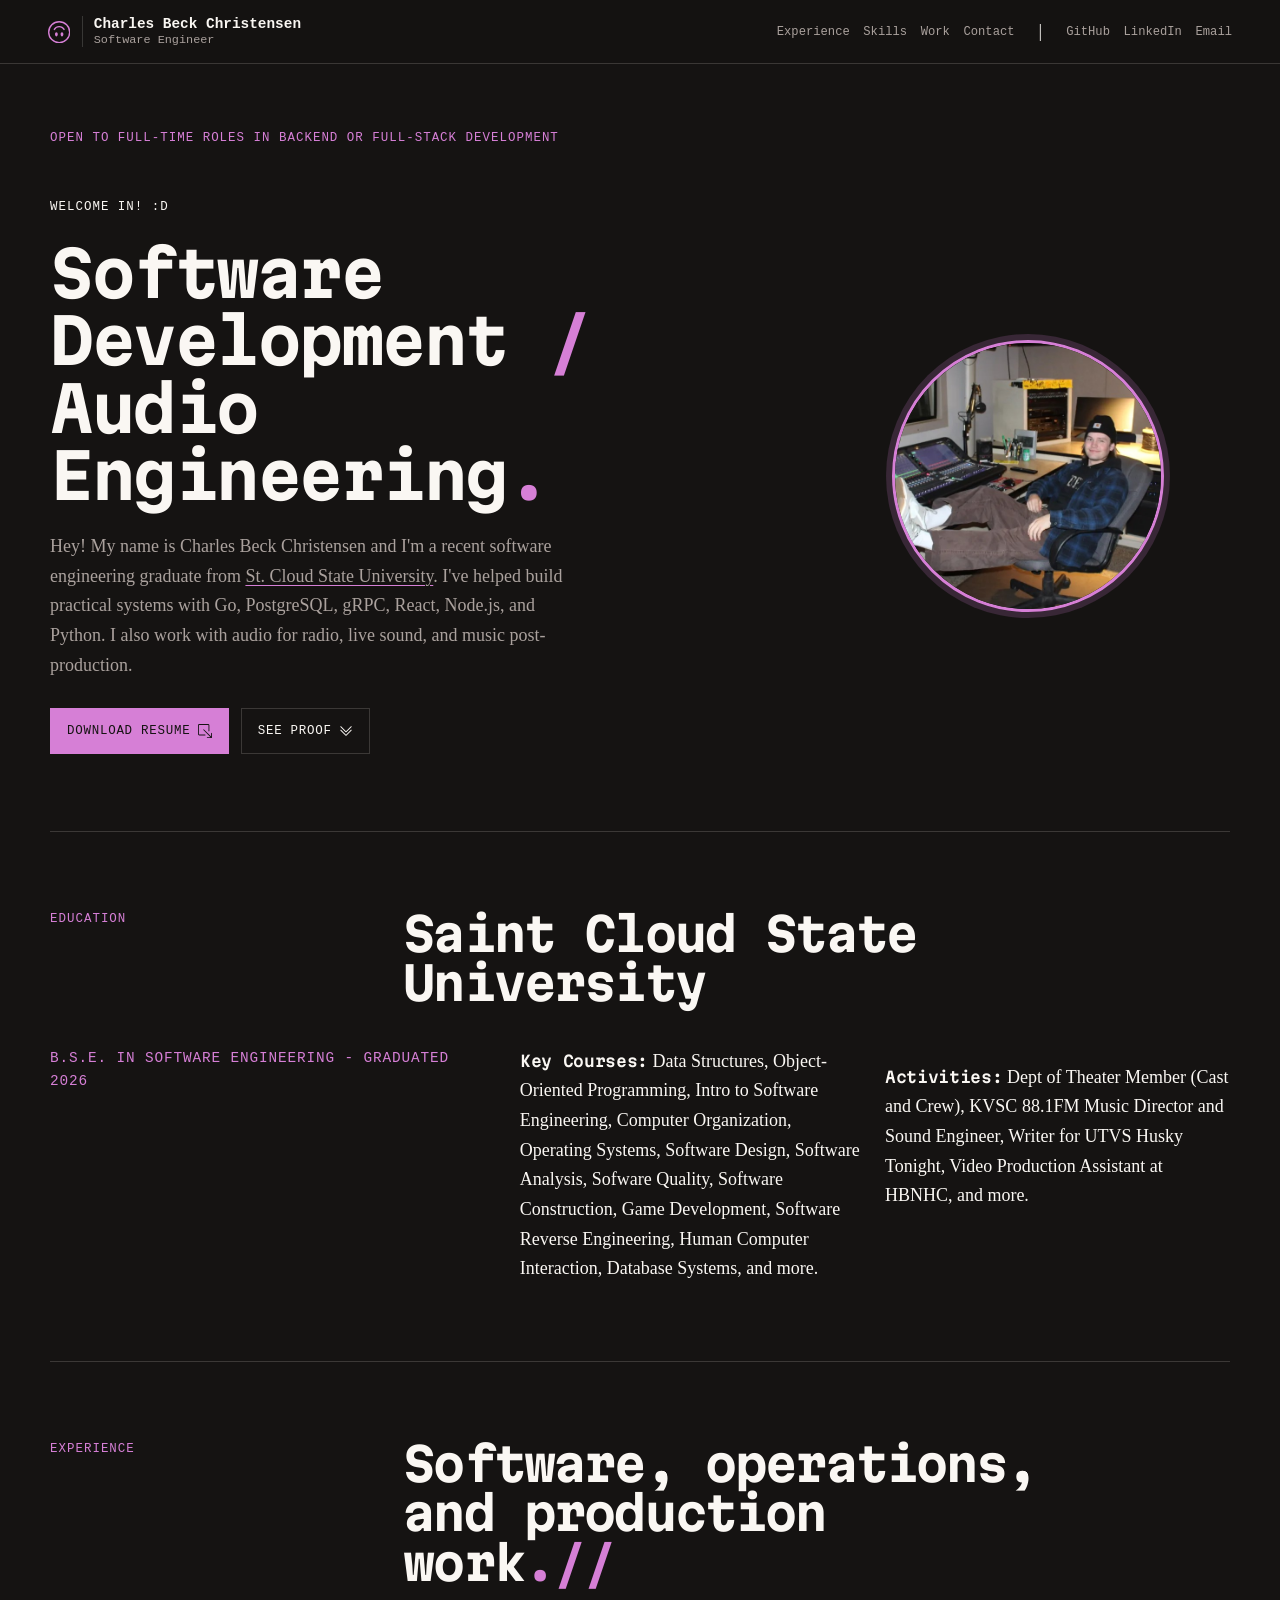
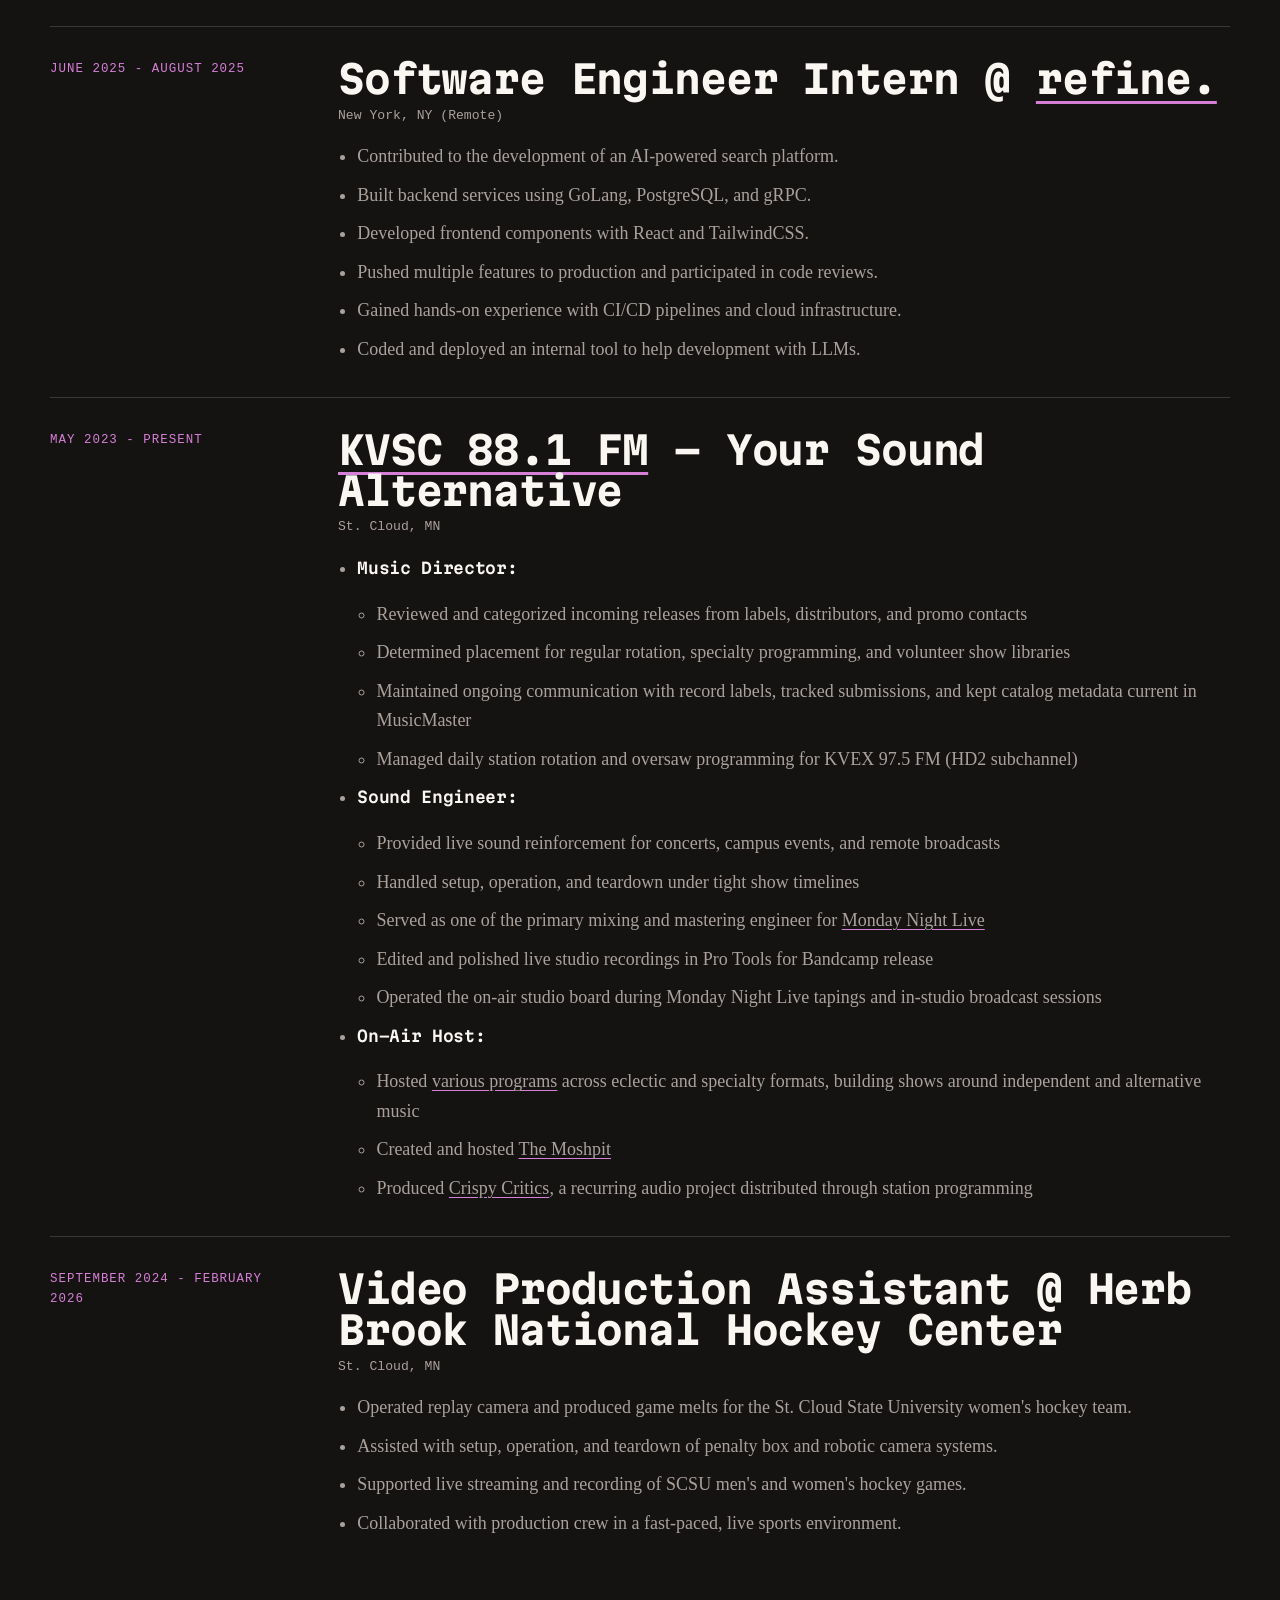
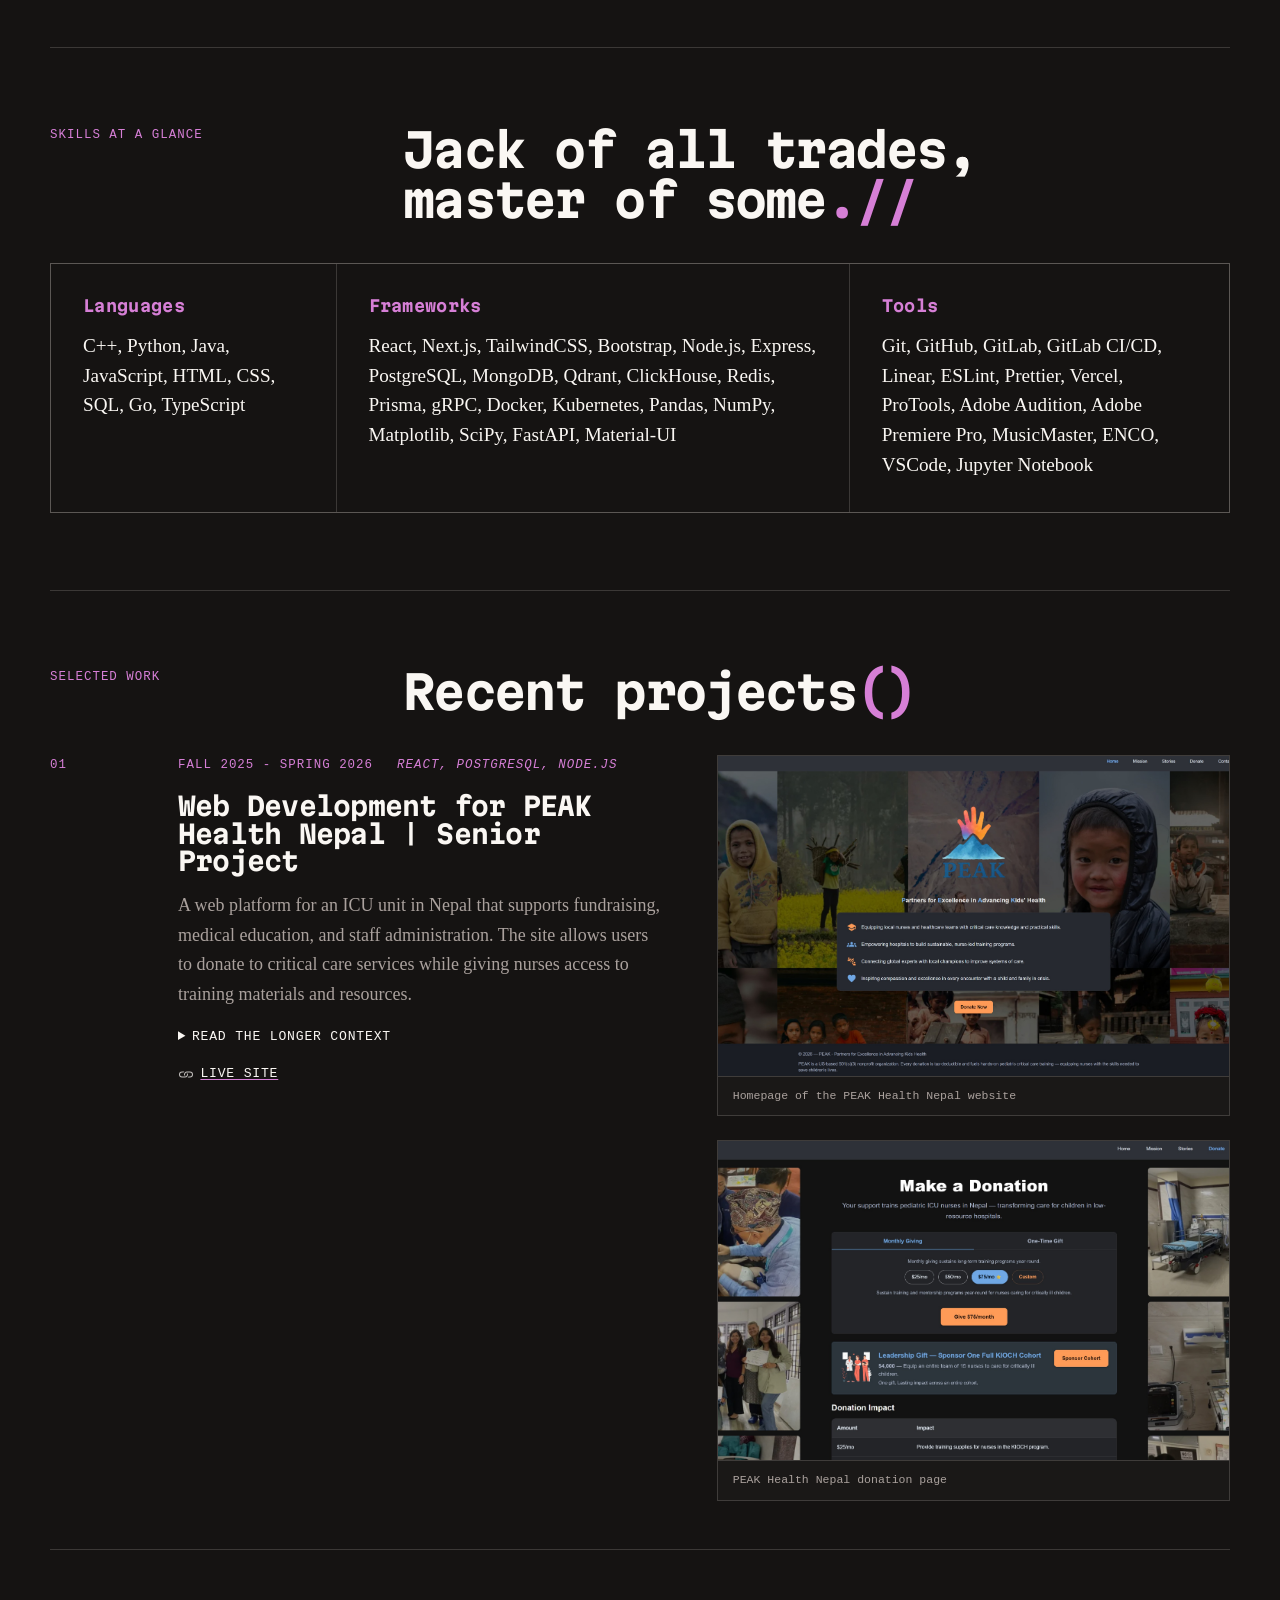
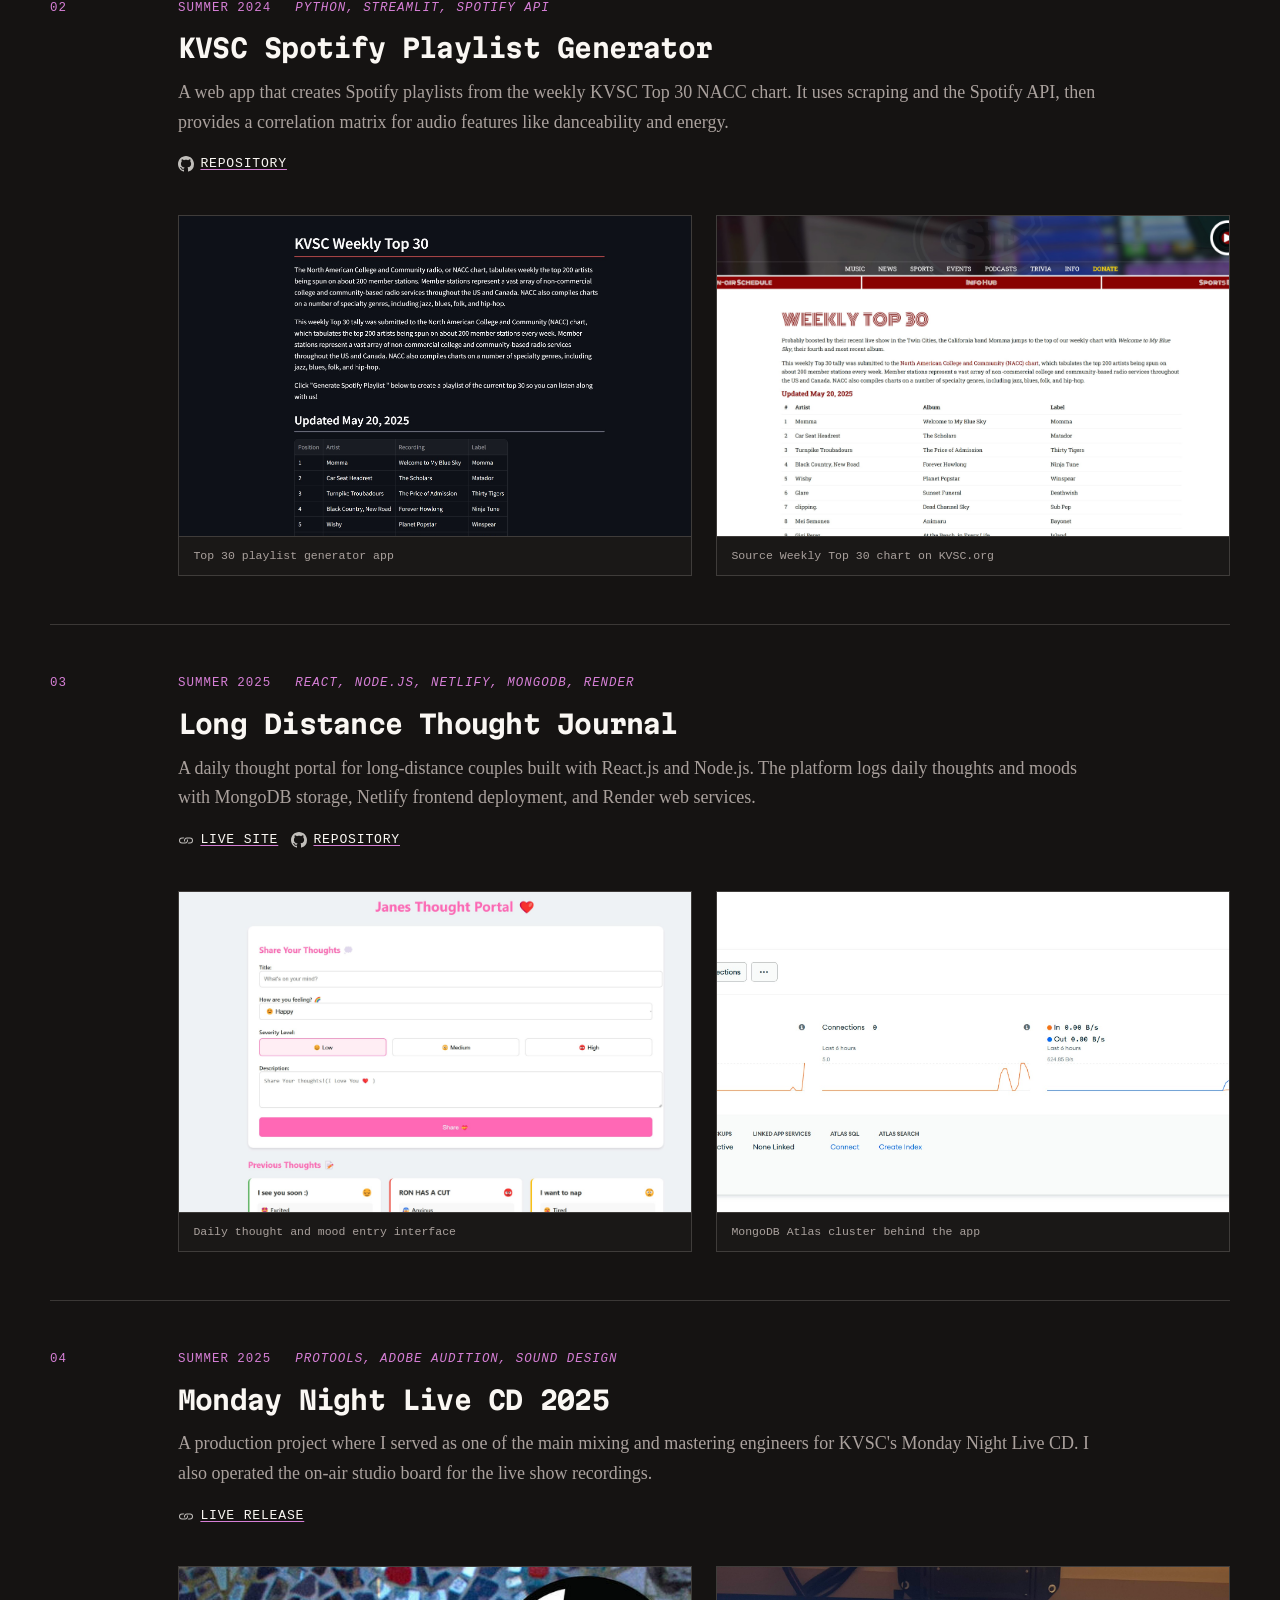
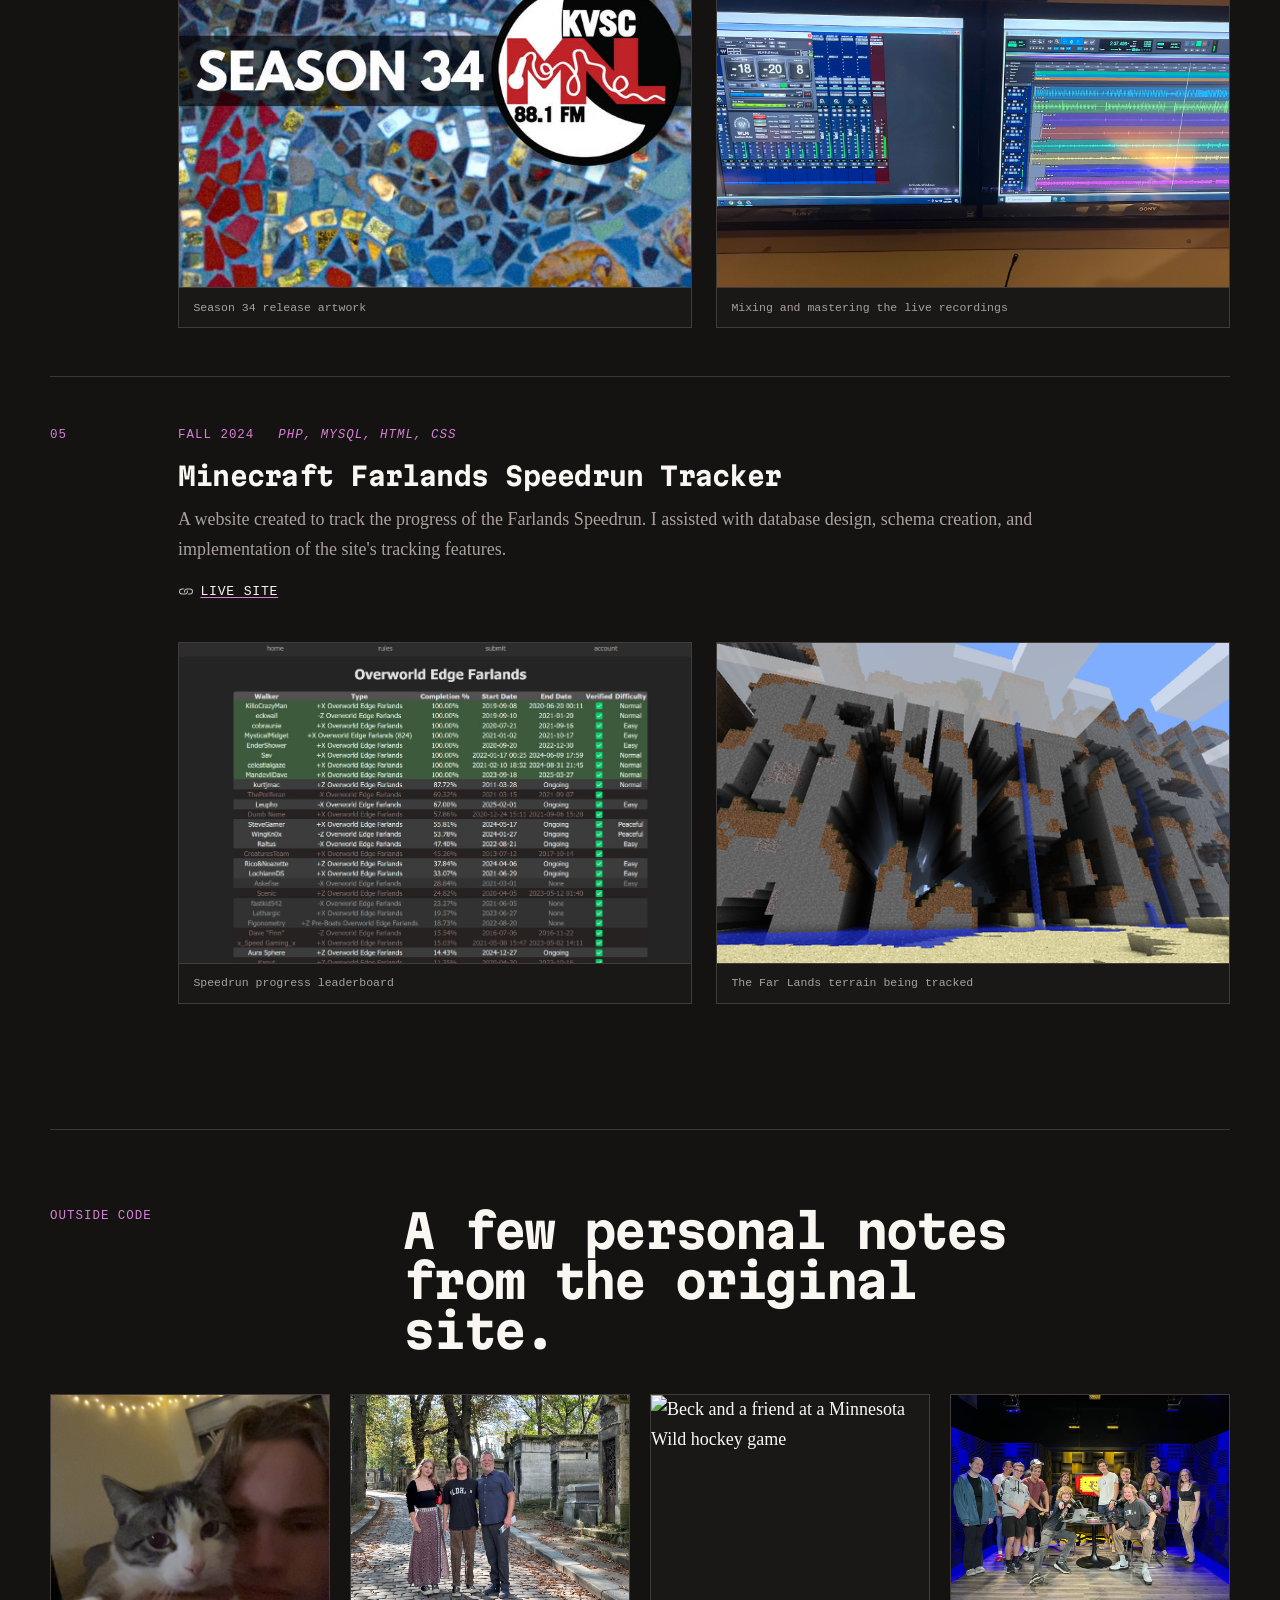
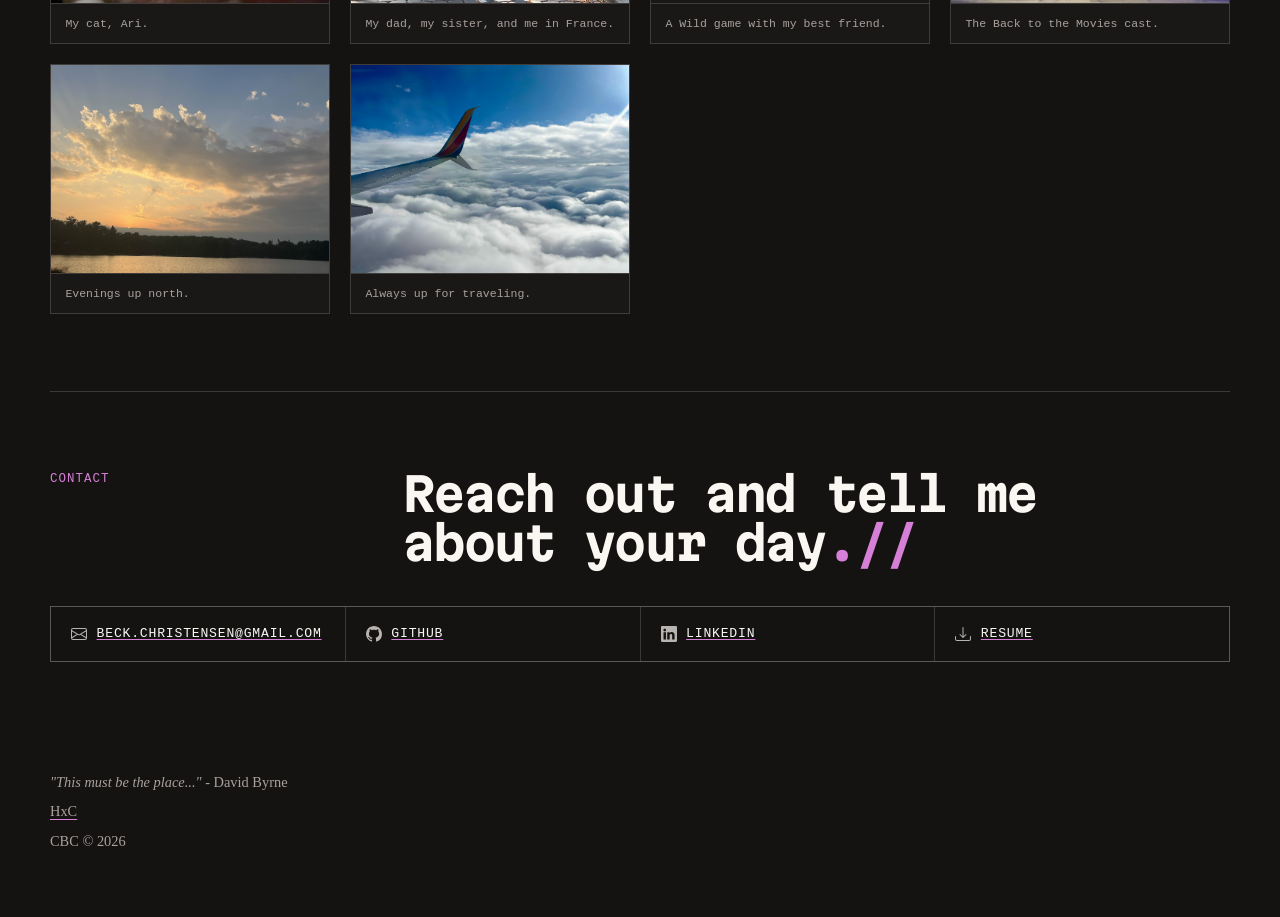
==== commit e7d7f5db: "italics and icons" ====
--- a/index.html
+++ b/index.html
@@ -87,9 +87,26 @@
             radio, live sound, and music post-production.
           </p>
           <div class="hero-actions" aria-label="Primary actions">
-            <a class="button button-primary" href="docs/Charles_Beck_Christensen_Resume.pdf" download>Download
-              resume</a>
-            <a class="button" href="#work">See proof</a>
+            <a class="button button-primary" href="docs/Charles_Beck_Christensen_Resume.pdf" download>
+              Download resume
+              <svg aria-hidden="true" xmlns="http://www.w3.org/2000/svg" width="14" height="14" fill="currentColor"
+                viewBox="0 0 16 16">
+                <path fill-rule="evenodd"
+                  d="M8.636 12.5a.5.5 0 0 1-.5.5H1.5A1.5 1.5 0 0 1 0 11.5v-10A1.5 1.5 0 0 1 1.5 0h10A1.5 1.5 0 0 1 13 1.5v6.636a.5.5 0 0 1-1 0V1.5a.5.5 0 0 0-.5-.5h-10a.5.5 0 0 0-.5.5v10a.5.5 0 0 0 .5.5h6.636a.5.5 0 0 1 .5.5" />
+                <path fill-rule="evenodd"
+                  d="M16 15.5a.5.5 0 0 1-.5.5h-5a.5.5 0 0 1 0-1h3.793L6.146 6.854a.5.5 0 1 1 .708-.708L15 14.293V10.5a.5.5 0 0 1 1 0z" />
+              </svg>
+            </a>
+            <a class="button" href="#work">
+              See proof
+              <svg aria-hidden="true" xmlns="http://www.w3.org/2000/svg" width="14" height="14" fill="currentColor"
+                viewBox="0 0 16 16">
+                <path fill-rule="evenodd"
+                  d="M1.646 6.646a.5.5 0 0 1 .708 0L8 12.293l5.646-5.647a.5.5 0 0 1 .708.708l-6 6a.5.5 0 0 1-.708 0l-6-6a.5.5 0 0 1 0-.708" />
+                <path fill-rule="evenodd"
+                  d="M1.646 2.646a.5.5 0 0 1 .708 0L8 8.293l5.646-5.647a.5.5 0 0 1 .708.708l-6 6a.5.5 0 0 1-.708 0l-6-6a.5.5 0 0 1 0-.708" />
+              </svg>
+            </a>
           </div>
         </div>
         <figure class="hero-portrait">
@@ -152,8 +169,8 @@
           <div class="timeline-date">May 2023 - Present</div>
           <div>
             <h3>
-              KVSC 88.1 FM -
-              <a href="https://kvsc.org" target="_blank" rel="noopener">Your Sound Alternative</a>
+              <a href="https://kvsc.org" target="_blank" rel="noopener">KVSC 88.1 FM</a> -
+              Your Sound Alternative
             </h3>
             <p class="role">St. Cloud, MN</p>
             <ul>
@@ -200,7 +217,7 @@
         </article>
 
         <article class="timeline-item">
-          <div class="timeline-date">September 2024 - Present</div>
+          <div class="timeline-date">September 2024 - February 2026</div>
           <div>
             <h3>Video Production Assistant @ Herb Brook National Hockey Center</h3>
             <p class="role">St. Cloud, MN</p>
@@ -230,9 +247,8 @@
           <h3 id="frameworks-title">Frameworks</h3>
           <p>
             React, Next.js, TailwindCSS, Bootstrap, Node.js, Express, PostgreSQL, MongoDB, Qdrant,
-            ClickHouse, Redis, Prisma, gRPC, Docker, Kubernetes, Google Cloud Platform, Pandas, NumPy,
-            Matplotlib, SciPy, FastAPI, Material-UI, Chart.js, D3.js, Auth0, Stripe, DSPy, OpenAI,
-            Anthropic
+            ClickHouse, Redis, Prisma, gRPC, Docker, Kubernetes, Pandas, NumPy,
+            Matplotlib, SciPy, FastAPI, Material-UI
           </p>
         </section>
         <section class="skill-group" aria-labelledby="tools-title">
@@ -257,7 +273,7 @@
           <div class="project-body">
             <div class="project-meta">
               <span>Fall 2025 - Spring 2026</span>
-              <span>React, PostgreSQL, Node.js</span>
+              <span><i>React, PostgreSQL, Node.js</i></span>
             </div>
             <h3 id="peak-title">Web Development for PEAK Health Nepal | Senior Project</h3>
             <p>
@@ -307,7 +323,7 @@
           <div class="project-content">
             <div class="project-meta">
               <span>Summer 2024</span>
-              <span>Python, Streamlit, Spotify API</span>
+              <span><i>Python, Streamlit, Spotify API</i></span>
             </div>
             <h3 id="spotify-title">KVSC Spotify Playlist Generator</h3>
             <p>
@@ -344,7 +360,7 @@
           <div class="project-content">
             <div class="project-meta">
               <span>Summer 2025</span>
-              <span>React, Node.js, Netlify, MongoDB, Render</span>
+              <span><i>React, Node.js, Netlify, MongoDB, Render</i></span>
             </div>
             <h3 id="journal-title">Long Distance Thought Journal</h3>
             <p>
@@ -392,7 +408,7 @@
           <div class="project-content">
             <div class="project-meta">
               <span>Summer 2025</span>
-              <span>ProTools, Adobe Audition, Sound Design</span>
+              <span><i>ProTools, Adobe Audition, Sound Design</i></span>
             </div>
             <h3 id="mnl-title">Monday Night Live CD 2025</h3>
             <p>
@@ -431,7 +447,7 @@
           <div class="project-content">
             <div class="project-meta">
               <span>Fall 2024</span>
-              <span>PHP, MySQL, HTML, CSS</span>
+              <span><i>PHP, MySQL, HTML, CSS</i></span>
             </div>
             <h3 id="farlands-title">Minecraft Farlands Speedrun Tracker</h3>
             <p>
--- a/styles.css
+++ b/styles.css
@@ -364,6 +364,7 @@
 .button {
   display: inline-flex;
   align-items: center;
+  gap: 0.45rem;
   min-height: 2.75rem;
   padding: 0.72rem 1rem;
   border: 1px solid var(--line);
@@ -372,6 +373,10 @@
   text-decoration: none;
   text-transform: uppercase;
   letter-spacing: 0.06em;
+}
+
+.button svg {
+  flex-shrink: 0;
 }
 
 .button:hover {
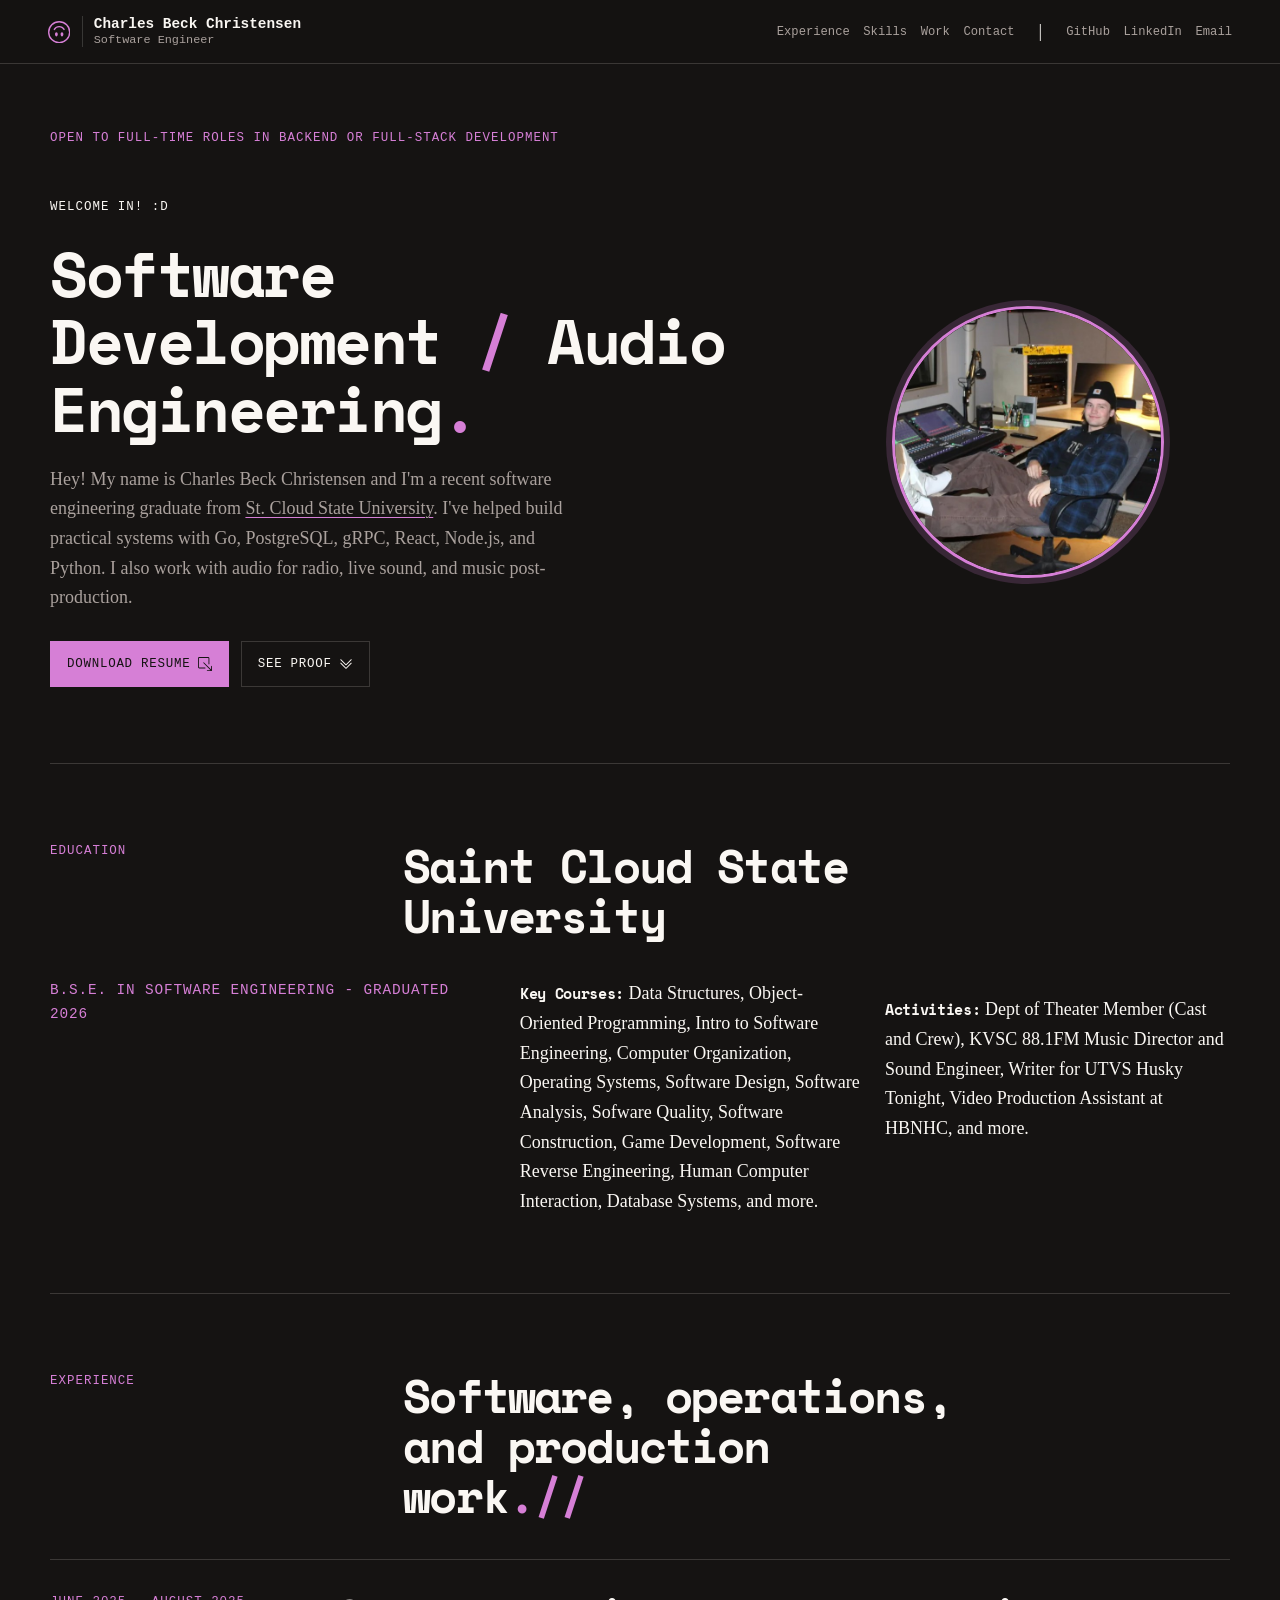
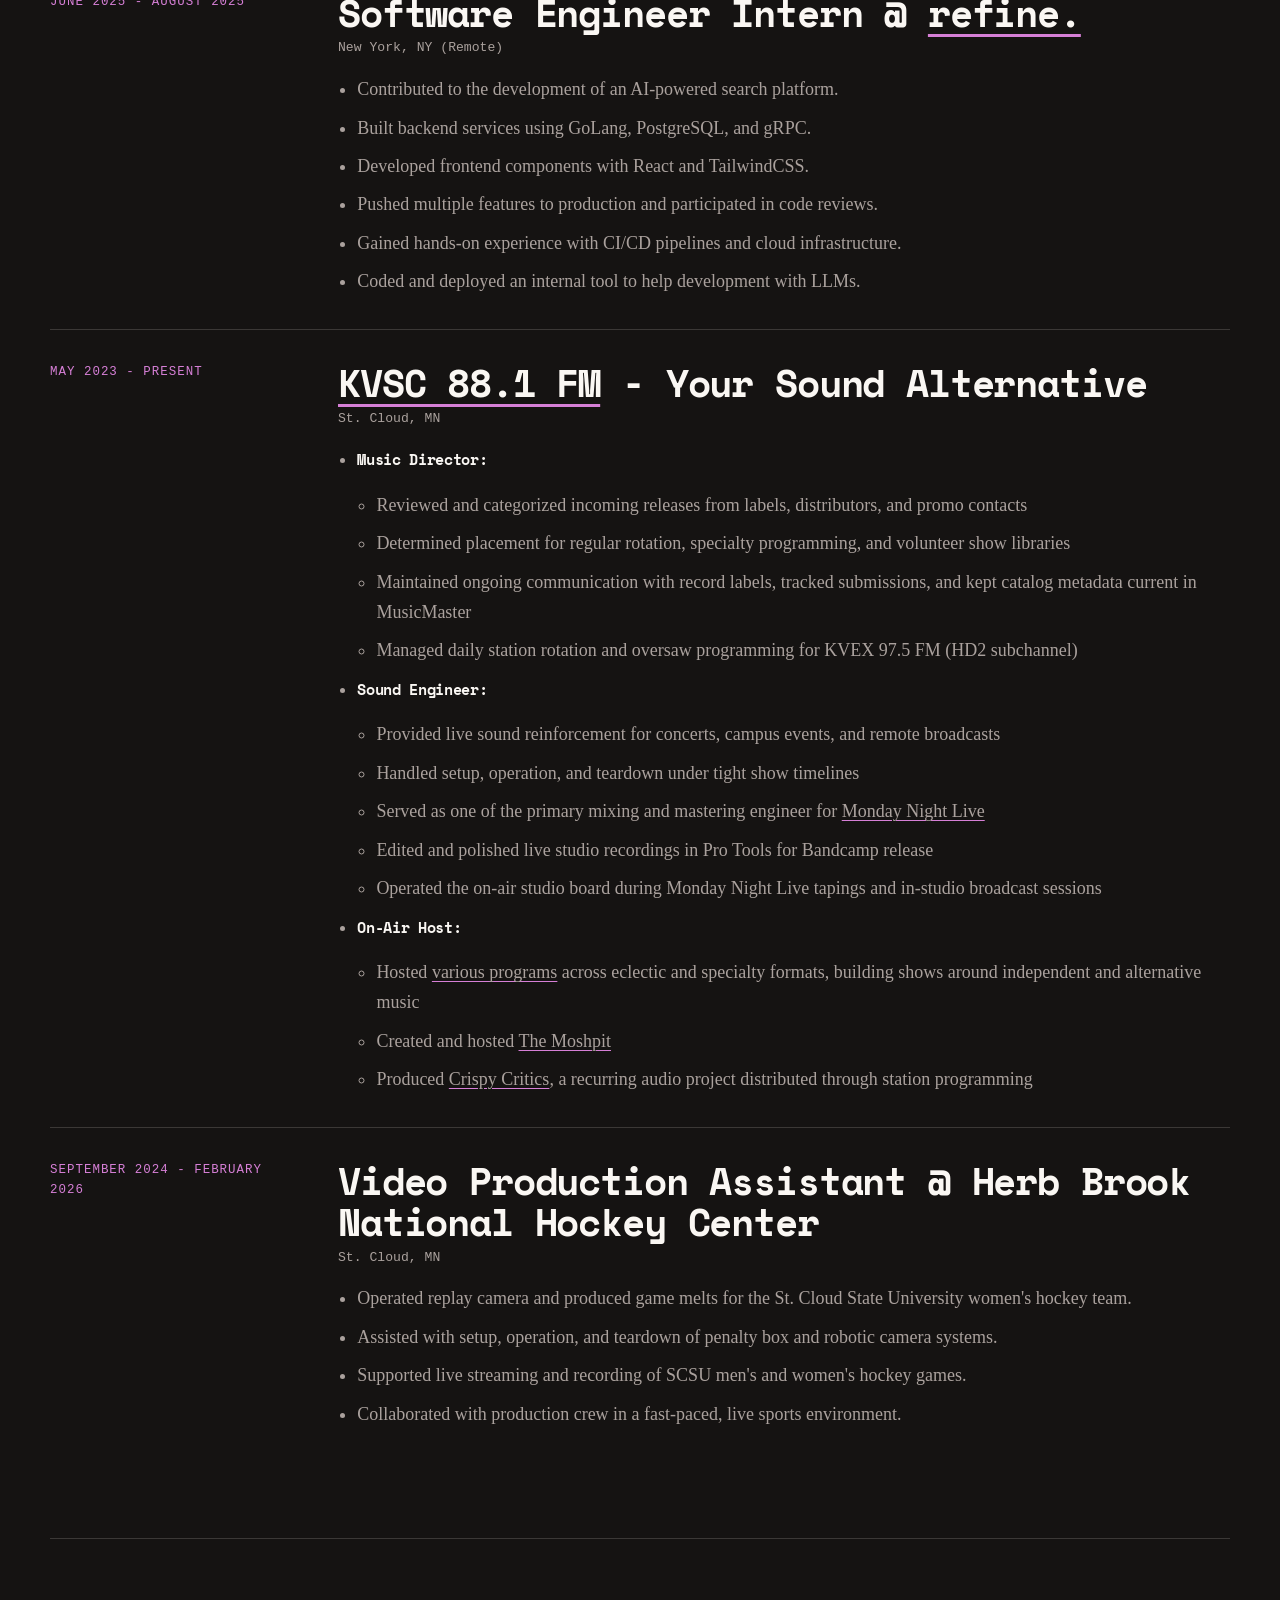
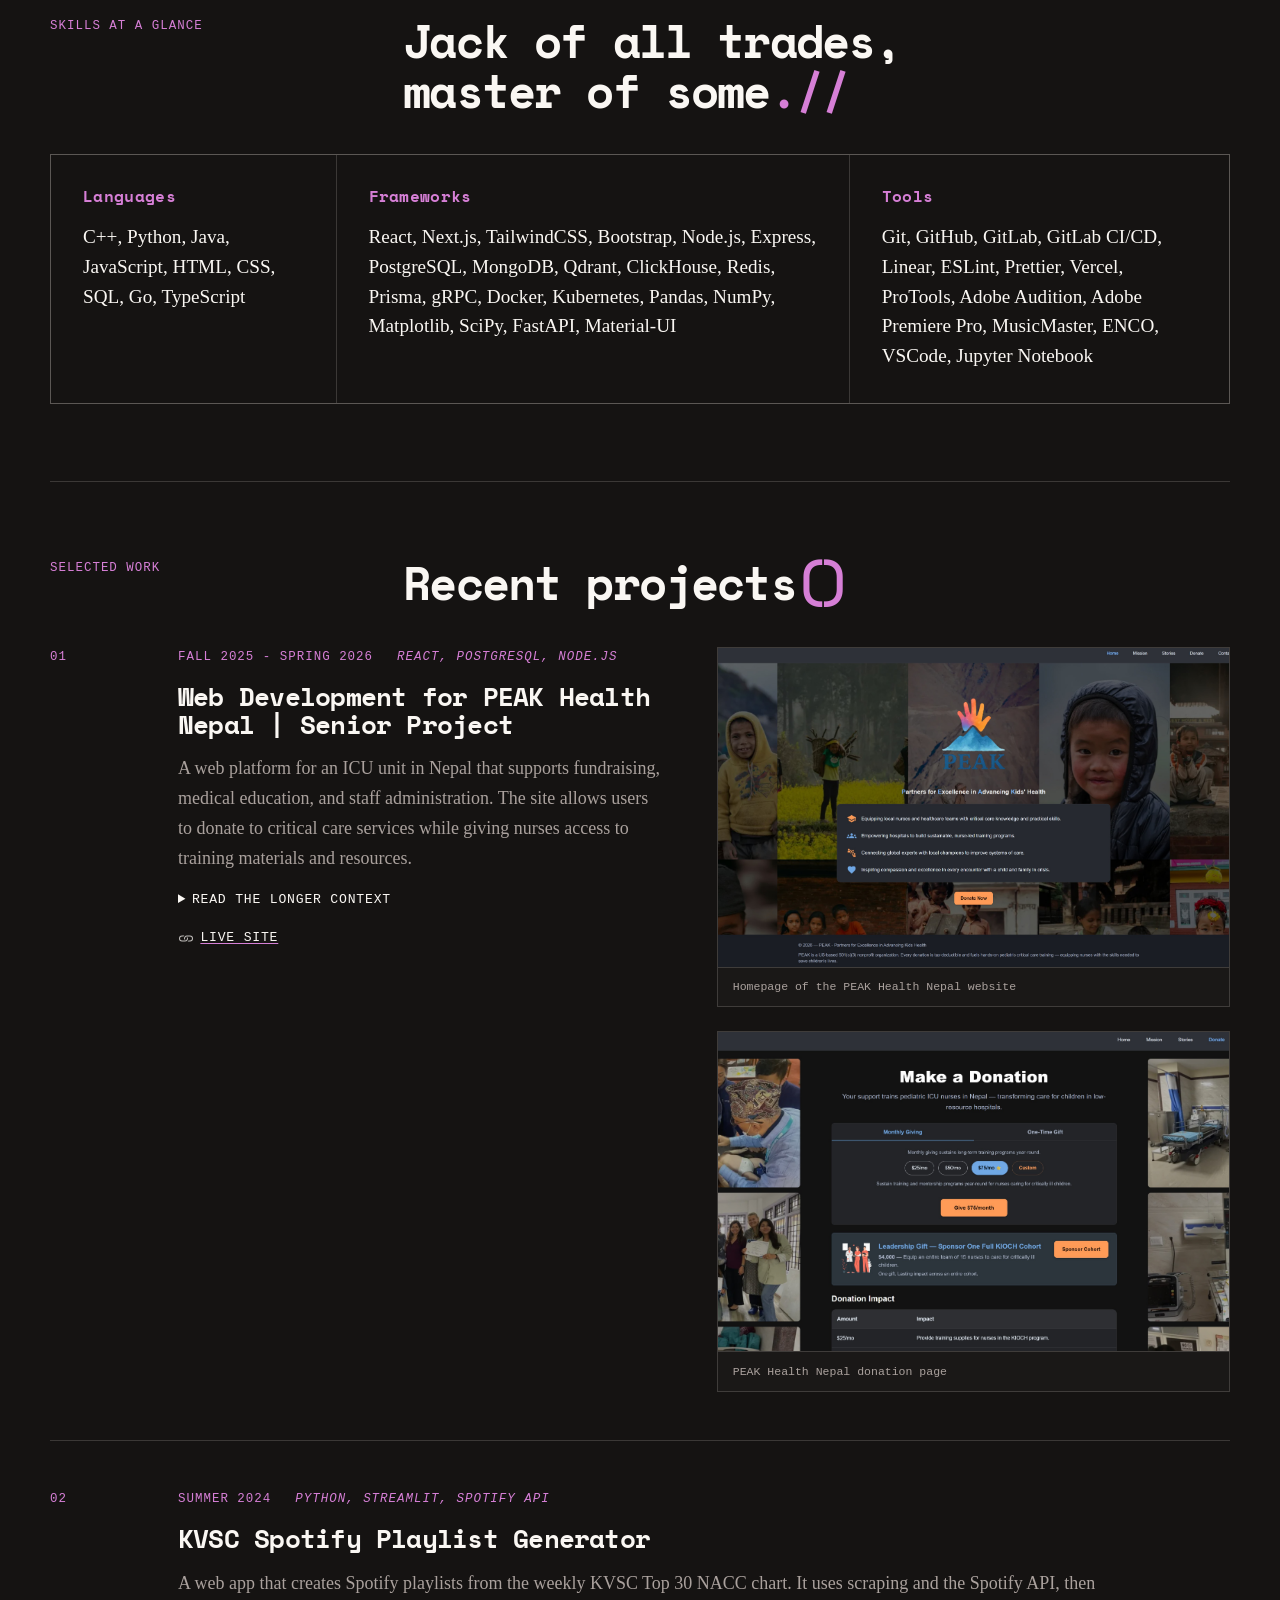
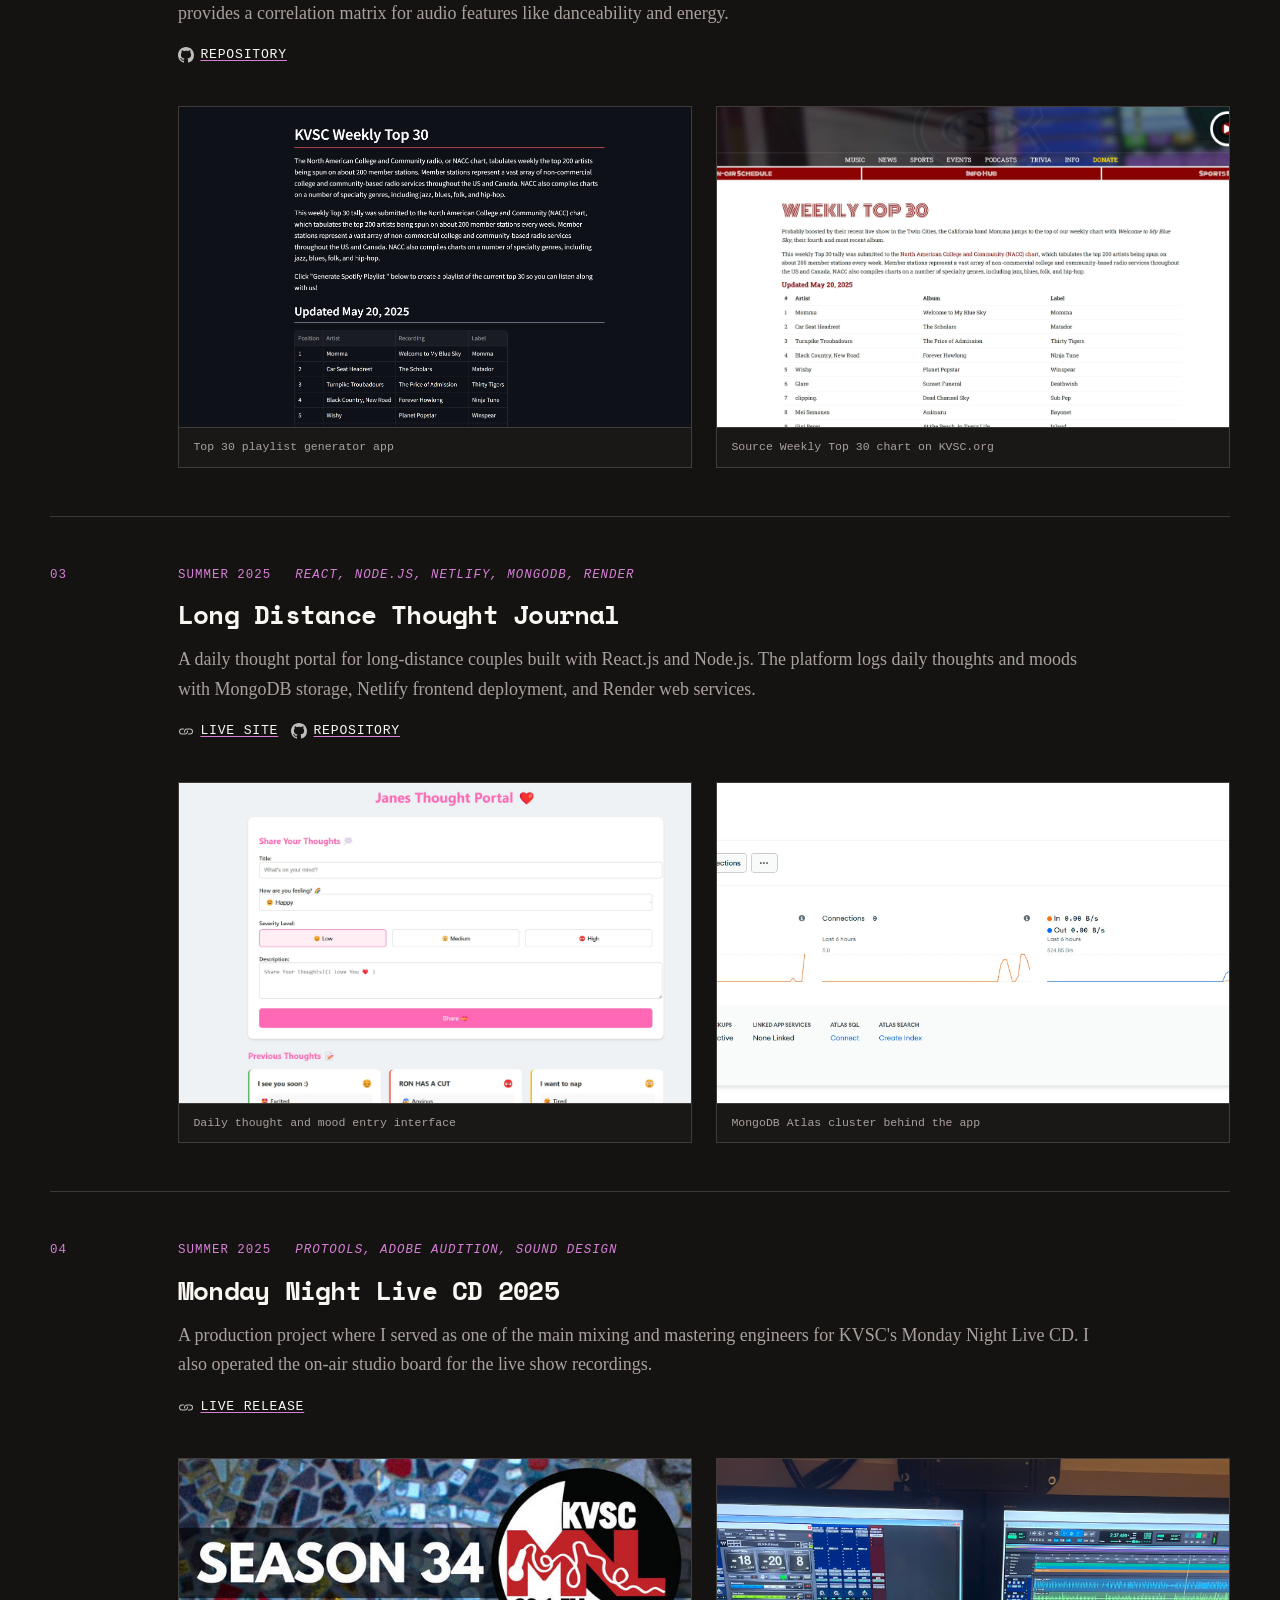
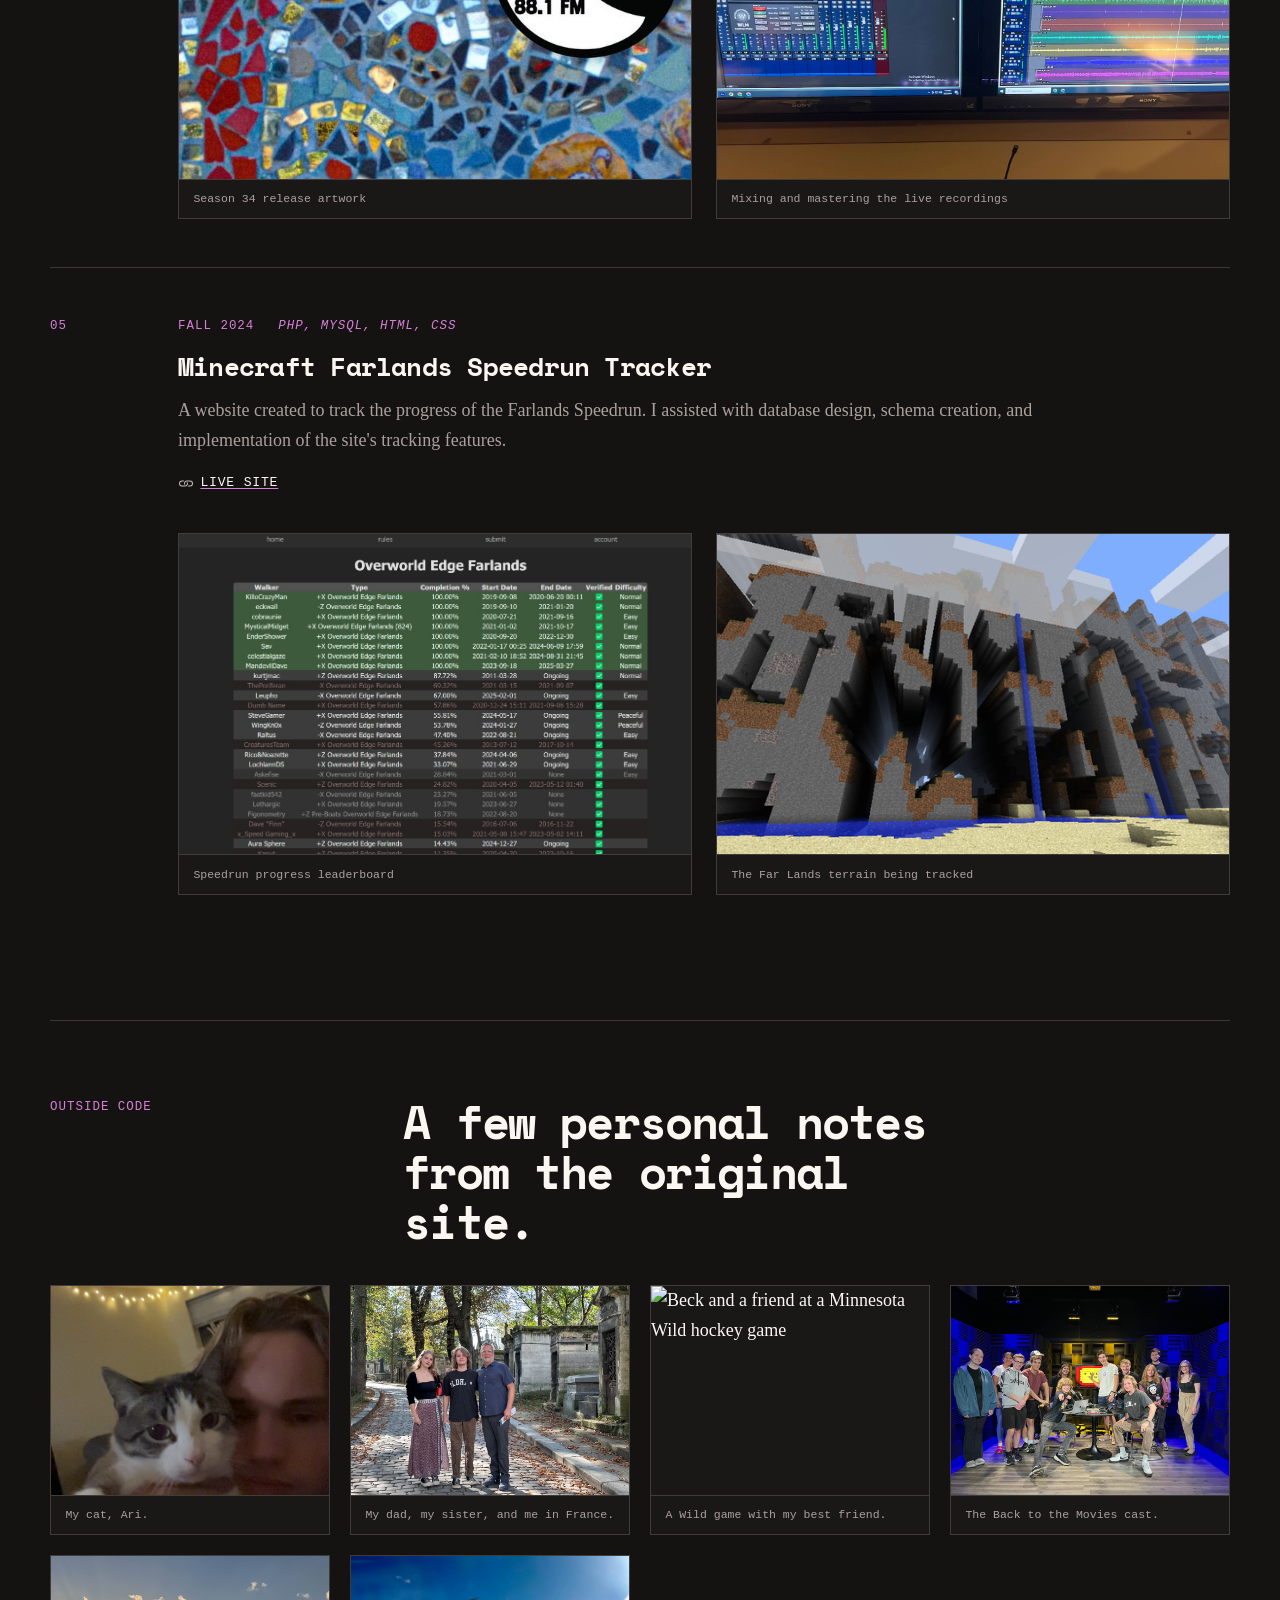
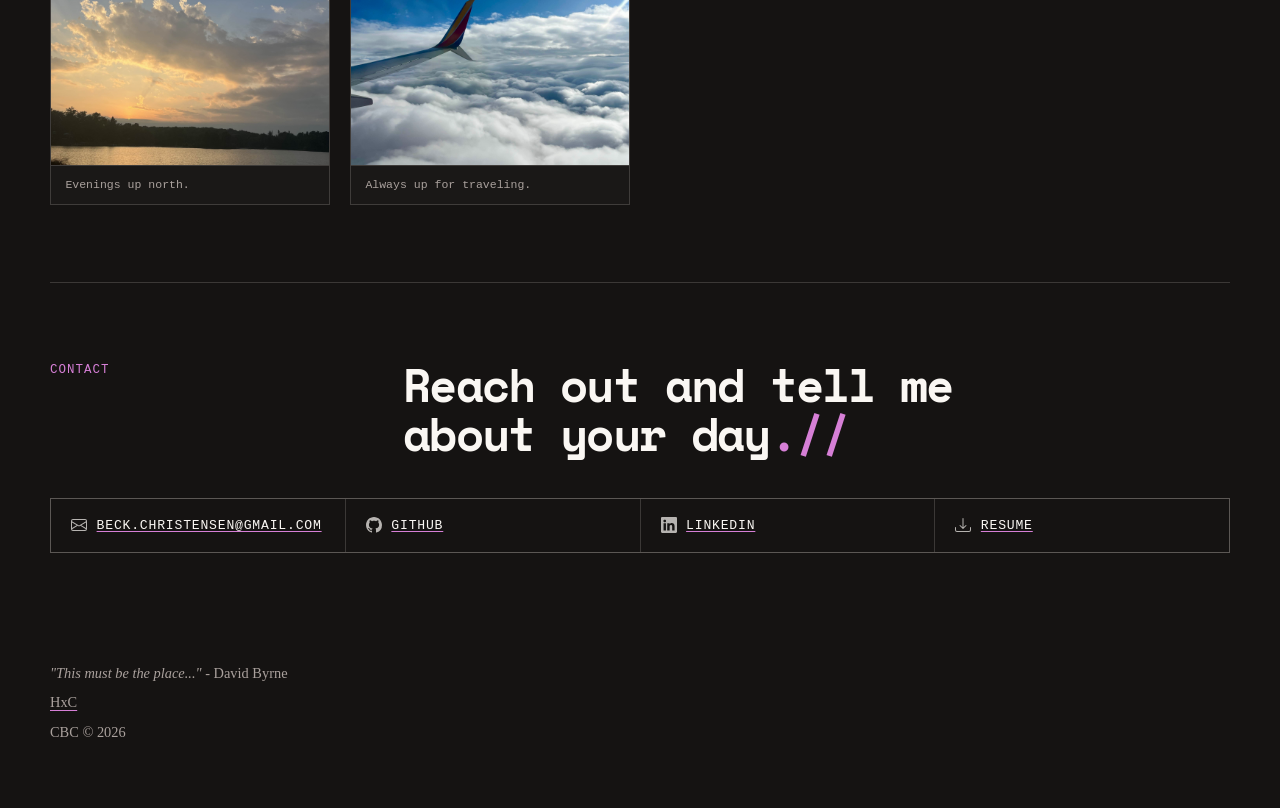
==== commit a25ae144: "font change" ====
--- a/index.html
+++ b/index.html
@@ -19,7 +19,8 @@
   <link rel="icon" href="pics/favicon.ico" type="image/x-icon" />
   <link rel="preconnect" href="https://fonts.googleapis.com" />
   <link rel="preconnect" href="https://fonts.gstatic.com" crossorigin />
-  <link href="https://fonts.googleapis.com/css2?family=Martian+Mono:wght@500;600;700&display=swap" rel="stylesheet" />
+  <link href="https://fonts.googleapis.com/css2?family=Space+Mono:ital,wght@0,400;0,700;1,400;1,700&display=swap"
+    rel="stylesheet" />
   <link href="styles.css" rel="stylesheet" />
 </head>
 
--- a/styles.css
+++ b/styles.css
@@ -6,7 +6,7 @@
   --accent: #d67fd6;
   --max: 1180px;
   --font-mono:
-    "Martian Mono", ui-monospace, SFMono-Regular, Menlo, Consolas,
+    "Space Mono", ui-monospace, SFMono-Regular, Menlo, Consolas,
     "Liberation Mono", monospace;
 }
 
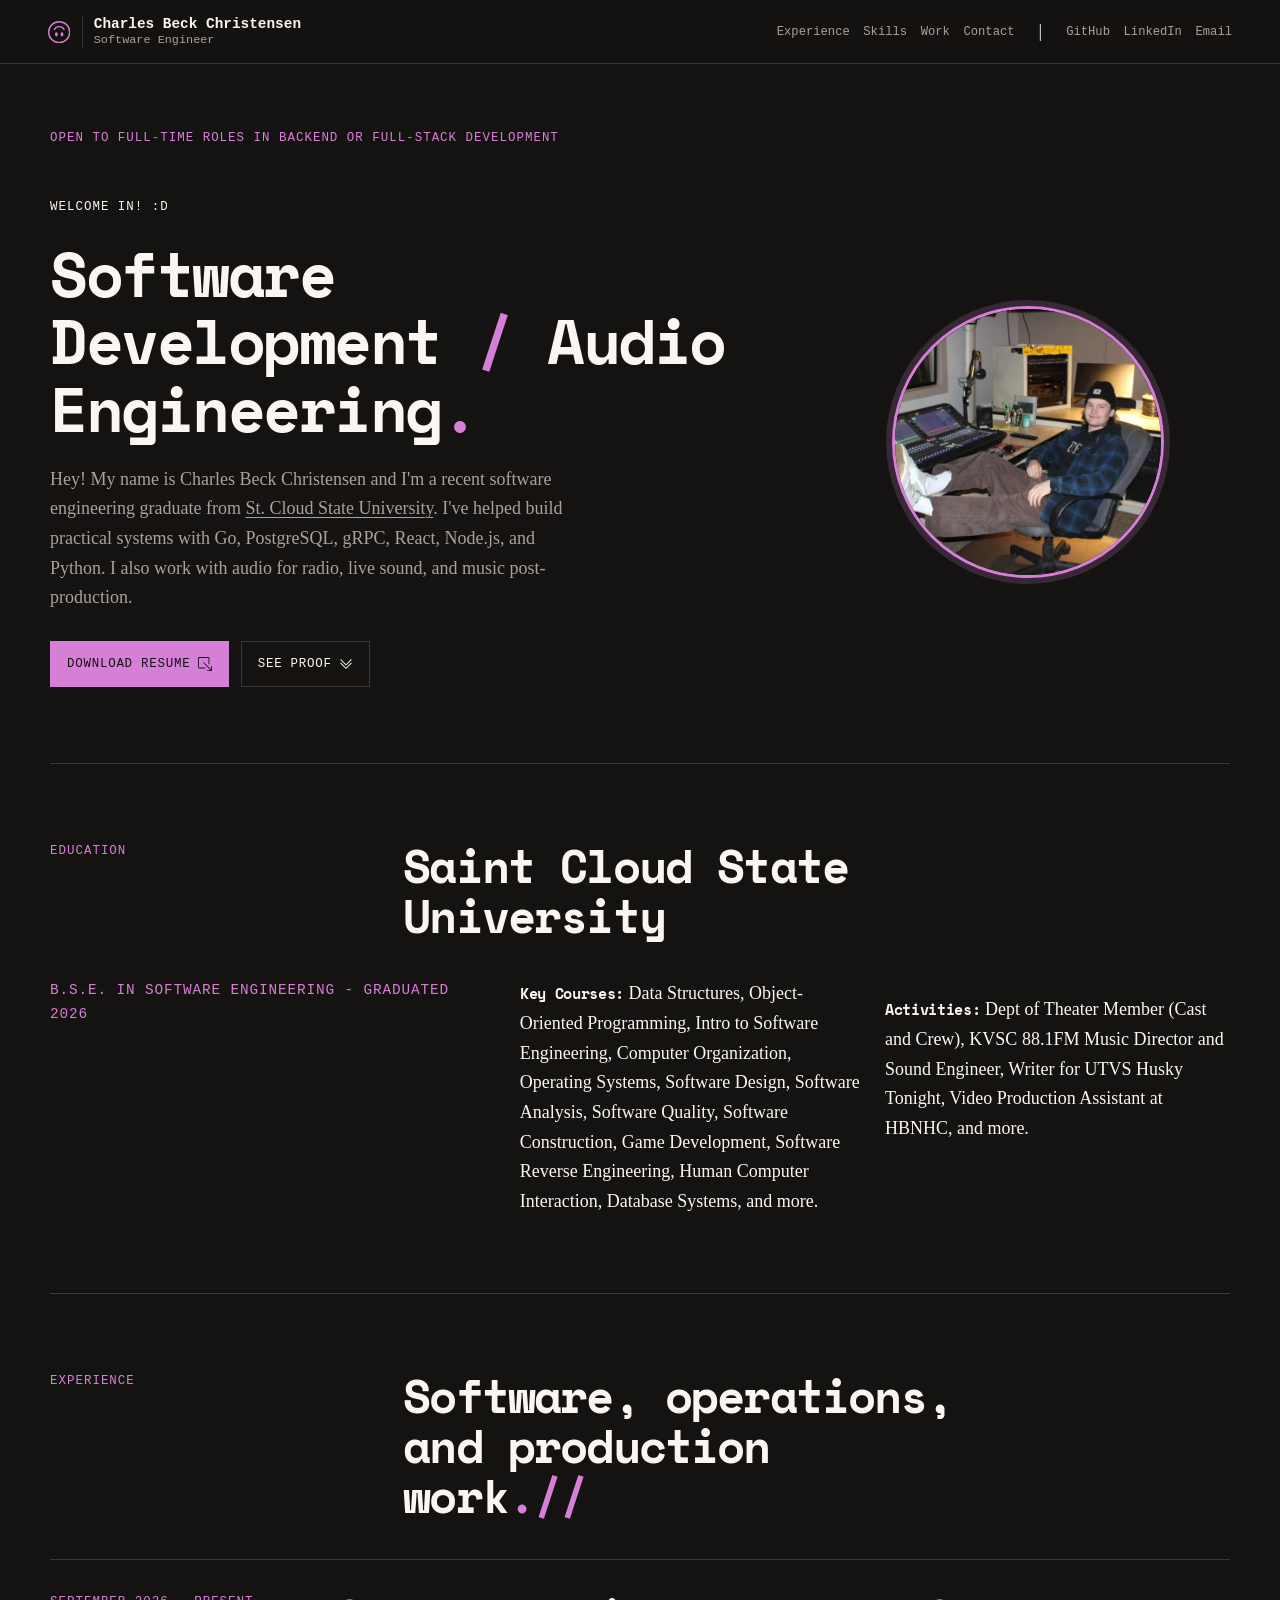
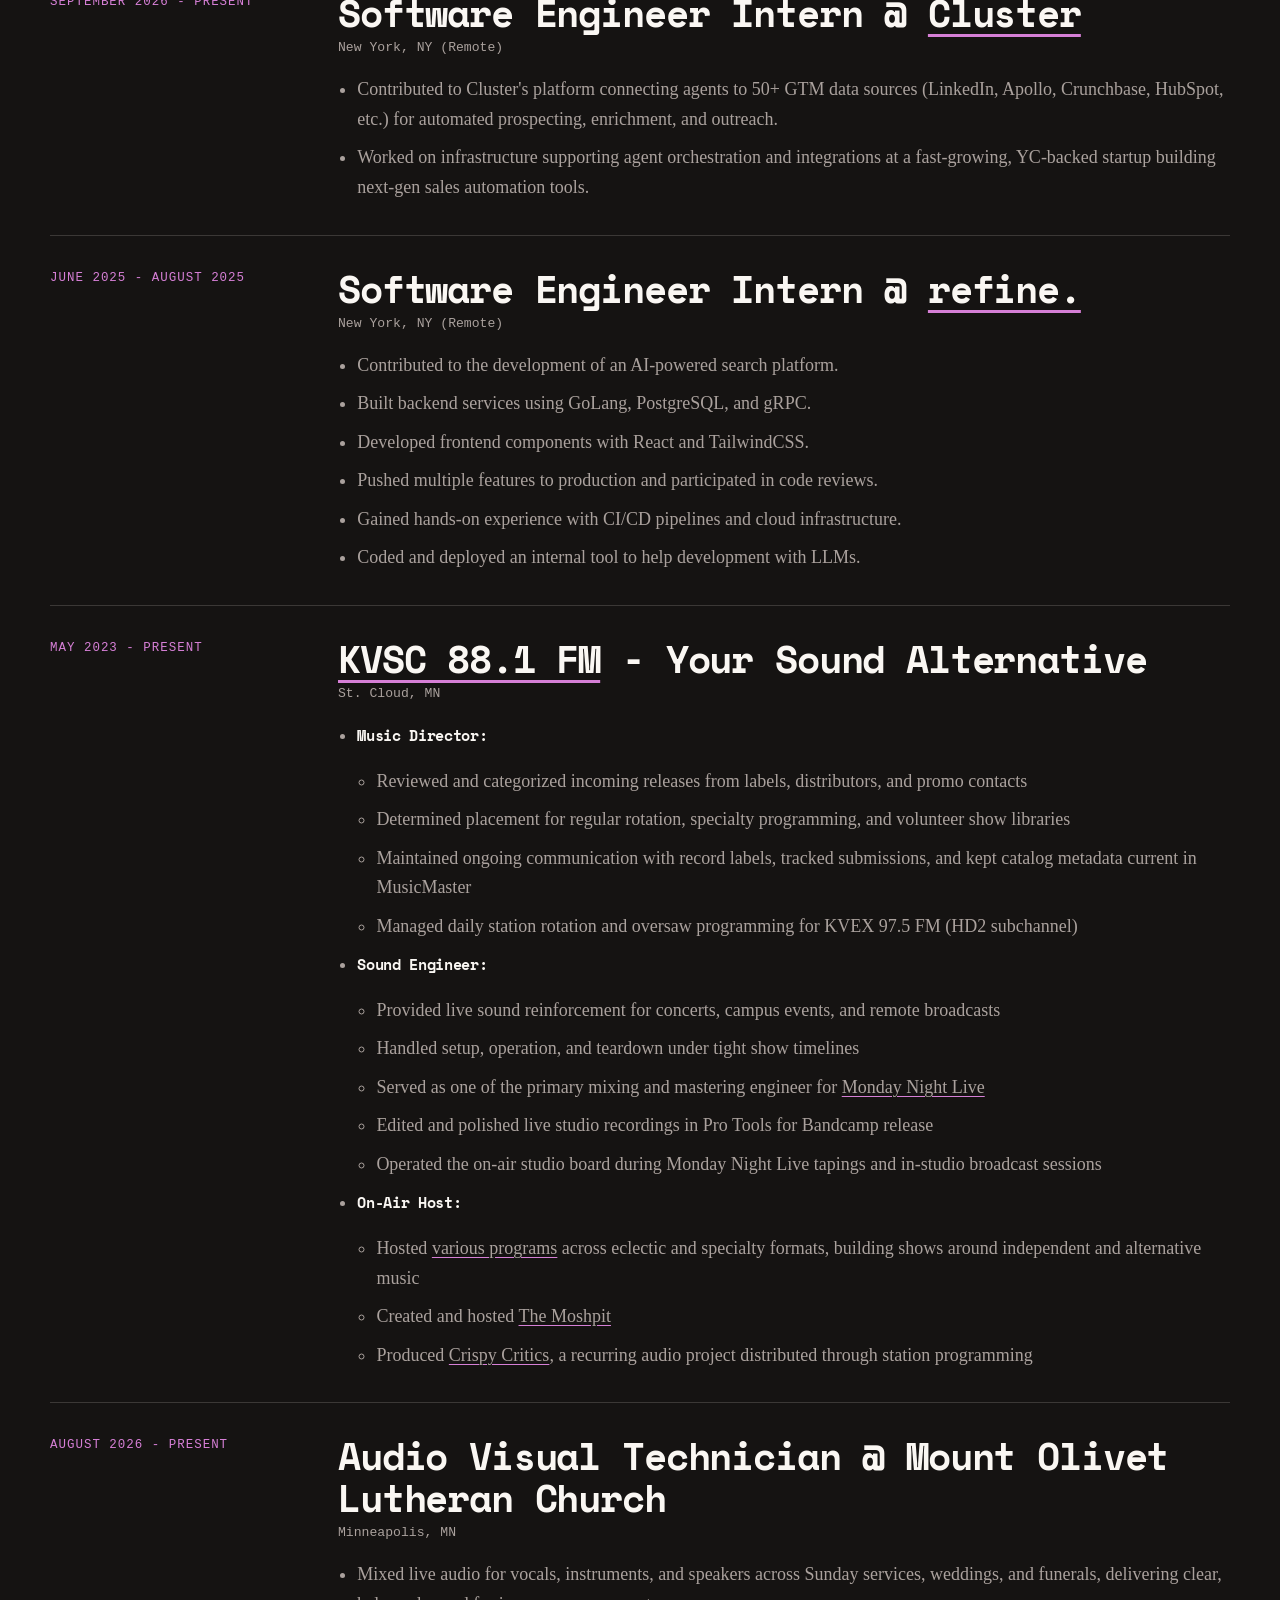
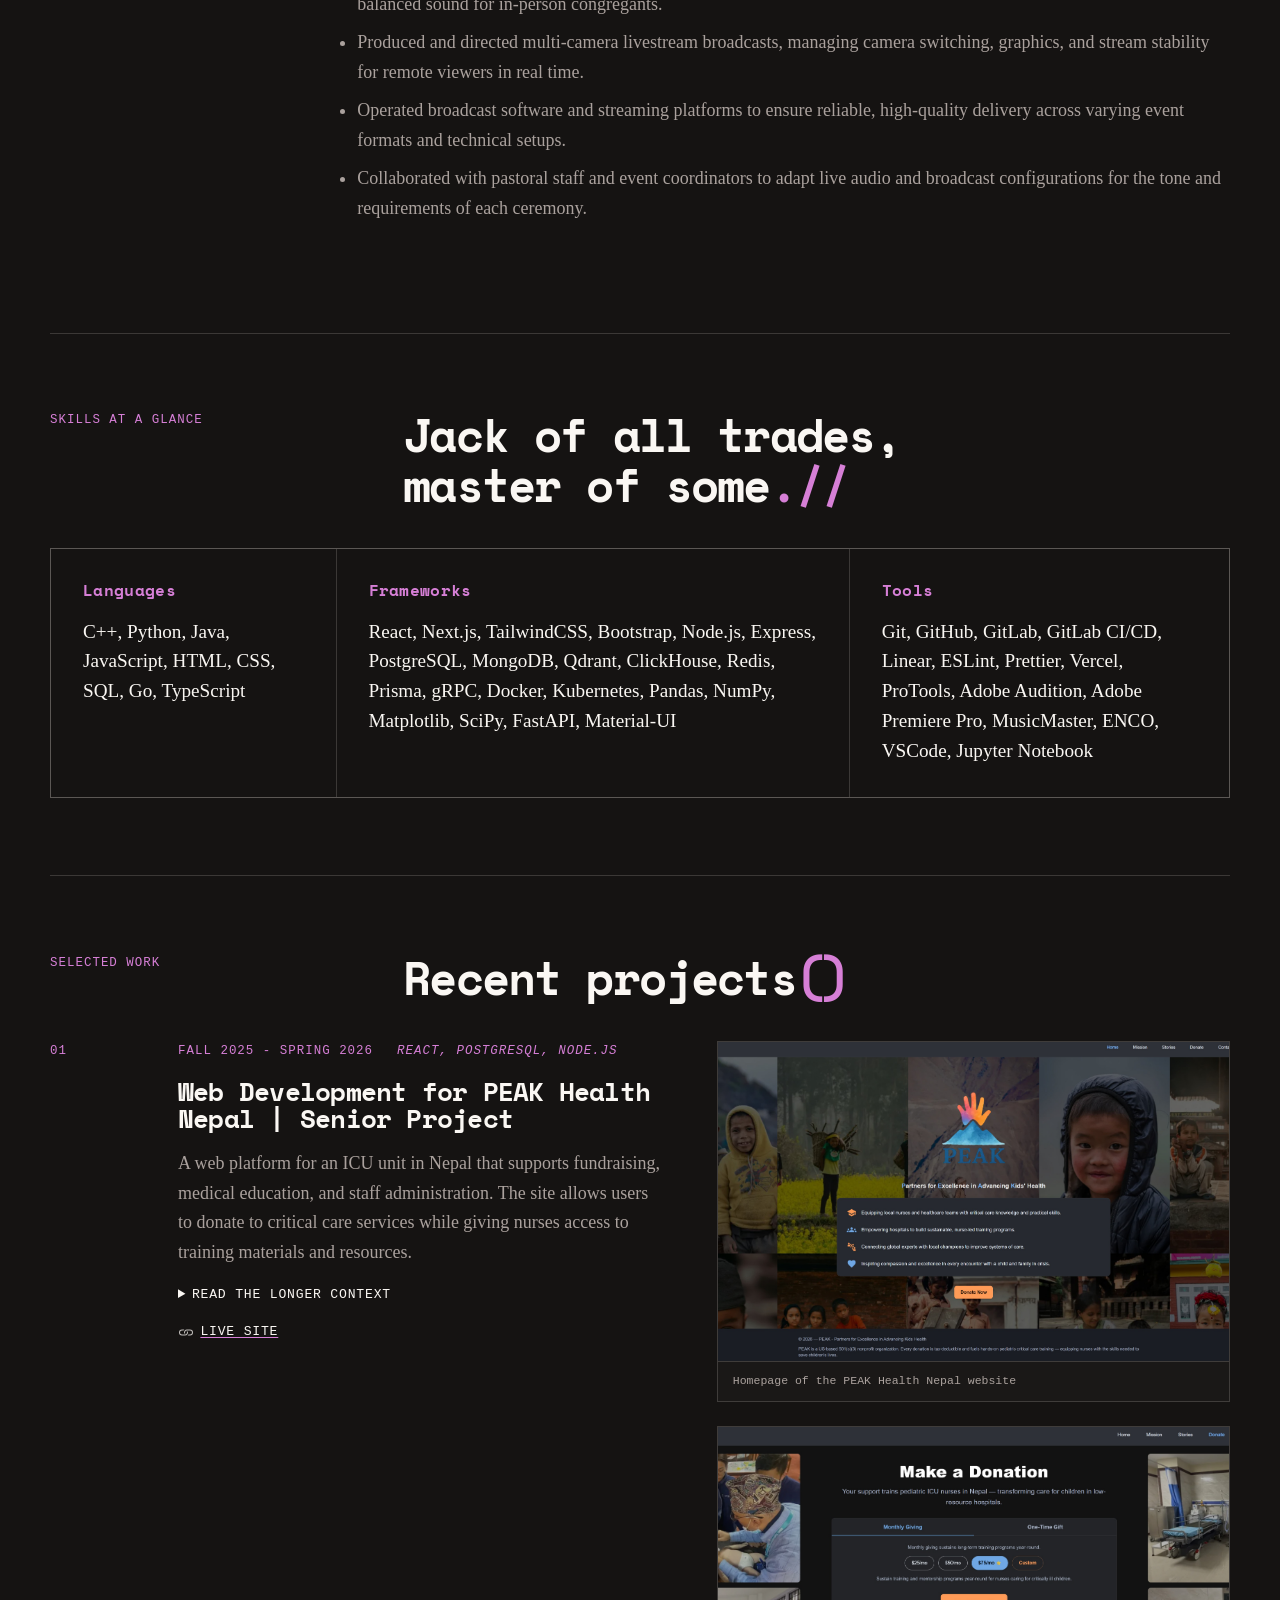
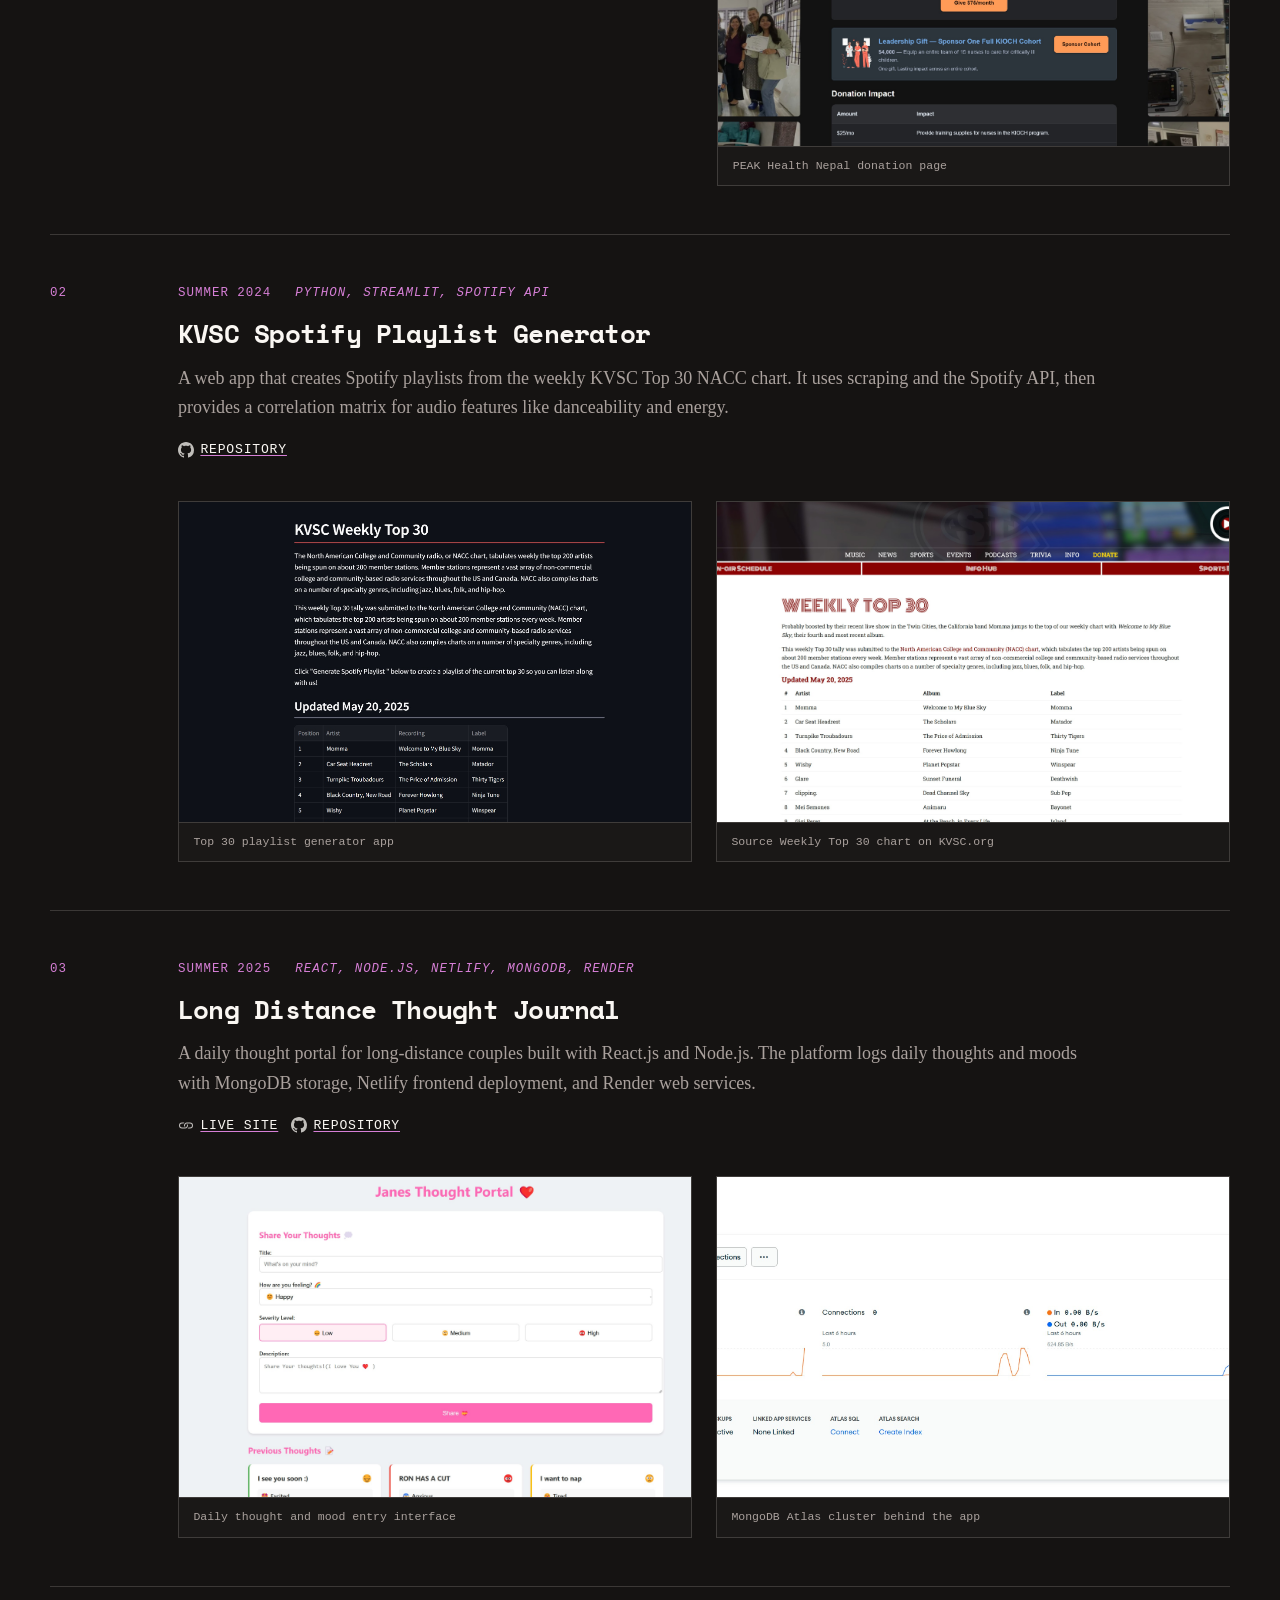
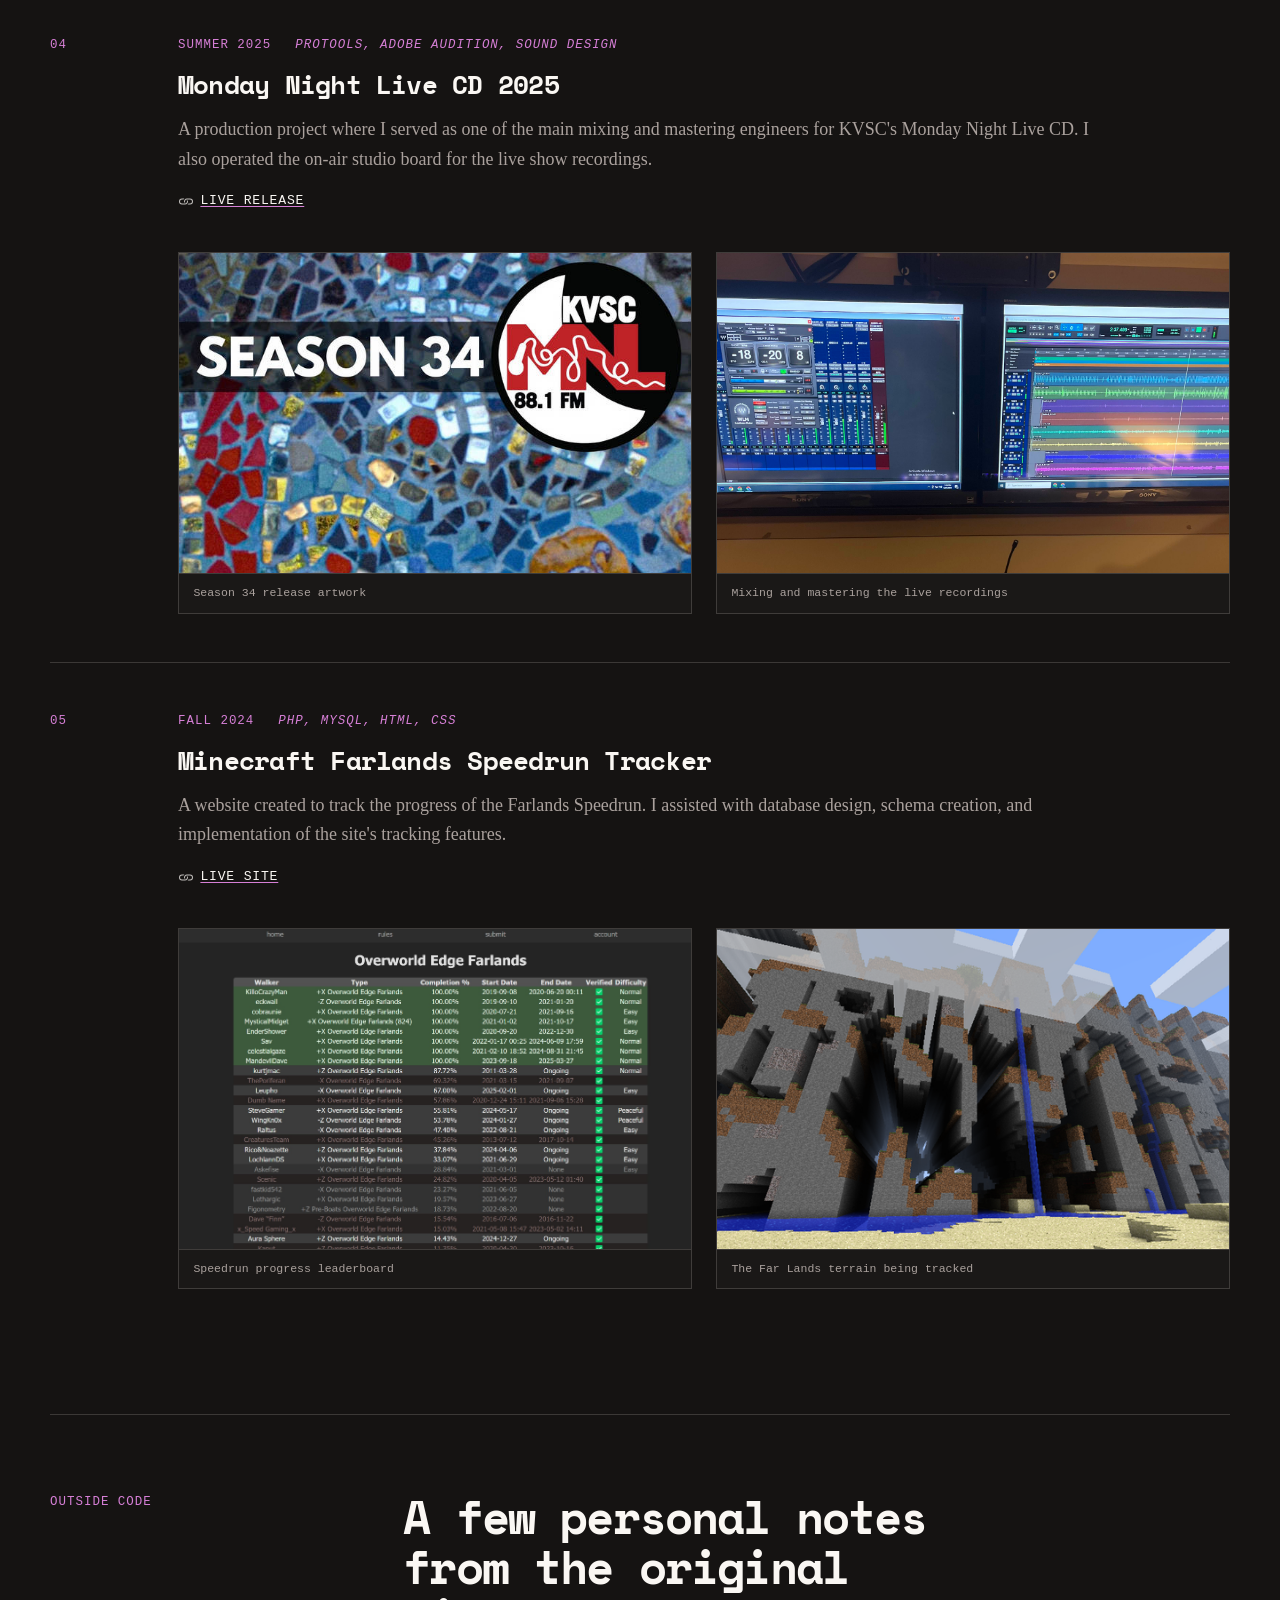
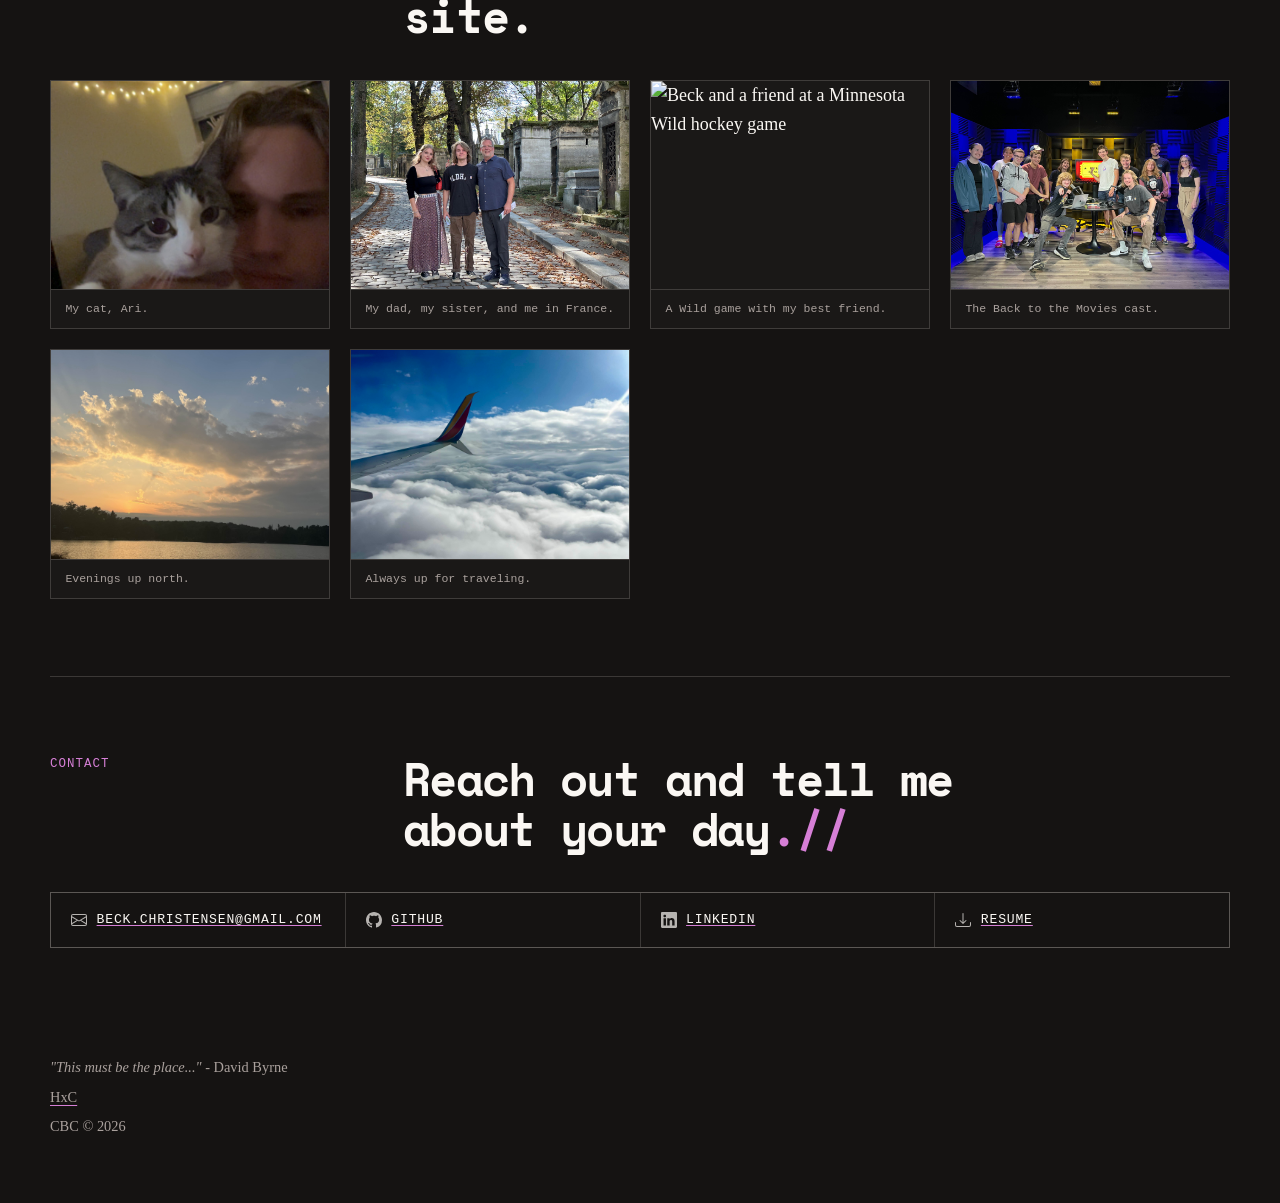
==== commit ae9ab2a8: "refactor: clean up netlify.toml and styles.css, remove unused styles and improve responsiveness" ====
--- a/index.html
+++ b/index.html
@@ -7,31 +7,36 @@
   <title>Beck Christensen | Software Engineer</title>
   <meta name="description"
     content="Charles Beck Christensen is a recent software engineering graduate building backend and full-stack products with Go, React, PostgreSQL, and Node.js." />
-  <meta name="keywords" content="Portfolio, Software Engineer, Developer, Projects, Backend, Full Stack" />
   <link rel="canonical" href="https://beckchristensen.dev" />
   <meta property="og:title" content="Beck Christensen - Software Engineer" />
   <meta property="og:description" content="Backend and full-stack projects, experience, and skills." />
   <meta property="og:url" content="https://beckchristensen.dev" />
   <meta property="og:type" content="website" />
   <meta name="twitter:card" content="summary" />
-  <meta name="twitter:title" content="Beck Christensen - Software Engineer" />
-  <meta name="twitter:description" content="Backend and full-stack projects, experience, and skills." />
   <link rel="icon" href="pics/favicon.ico" type="image/x-icon" />
   <link rel="preconnect" href="https://fonts.googleapis.com" />
   <link rel="preconnect" href="https://fonts.gstatic.com" crossorigin />
-  <link href="https://fonts.googleapis.com/css2?family=Space+Mono:ital,wght@0,400;0,700;1,400;1,700&display=swap"
-    rel="stylesheet" />
+  <link href="https://fonts.googleapis.com/css2?family=Space+Mono:wght@700&display=swap" rel="stylesheet" />
   <link href="styles.css" rel="stylesheet" />
 </head>
 
 <body>
   <a class="skip-link" href="#main">Skip to content</a>
+
+  <svg style="display: none">
+    <symbol id="icon-link" viewBox="0 0 16 16">
+      <path d="M6.354 5.5H4a3 3 0 0 0 0 6h3a3 3 0 0 0 2.83-4H9q-.13 0-.25.031A2 2 0 0 1 7 10.5H4a2 2 0 1 1 0-4h1.535c.218-.376.495-.714.82-1z" />
+      <path d="M9 5.5a3 3 0 0 0-2.83 4h1.098A2 2 0 0 1 9 6.5h3a2 2 0 1 1 0 4h-1.535a4 4 0 0 1-.82 1H12a3 3 0 1 0 0-6z" />
+    </symbol>
+    <symbol id="icon-github" viewBox="0 0 16 16">
+      <path d="M8 0C3.58 0 0 3.58 0 8c0 3.54 2.29 6.53 5.47 7.59.4.07.55-.17.55-.38 0-.19-.01-.82-.01-1.49-2.01.37-2.53-.49-2.69-.94-.09-.23-.48-.94-.82-1.13-.28-.15-.68-.52-.01-.53.63-.01 1.08.58 1.23.82.72 1.21 1.87.87 2.33.66.07-.52.28-.87.51-1.07-1.78-.2-3.64-.89-3.64-3.95 0-.87.31-1.59.82-2.15-.08-.2-.36-1.02.08-2.12 0 0 .67-.21 2.2.82.64-.18 1.32-.27 2-.27s1.36.09 2 .27c1.53-1.04 2.2-.82 2.2-.82.44 1.1.16 1.92.08 2.12.51.56.82 1.27.82 2.15 0 3.07-1.87 3.75-3.65 3.95.29.25.54.73.54 1.48 0 1.07-.01 1.93-.01 2.2 0 .21.15.46.55.38A8.01 8.01 0 0 0 16 8c0-4.42-3.58-8-8-8" />
+    </symbol>
+  </svg>
 
   <header class="site-header" aria-label="Primary">
     <a class="brand" href="#intro" aria-label="Back to top">
       <span class="brand-icon" aria-hidden="true">
-        <svg xmlns="http://www.w3.org/2000/svg" width="16" height="16" fill="currentColor"
-          class="bi bi-emoji-smile-upside-down" viewBox="0 0 16 16">
+        <svg width="16" height="16" fill="currentColor" viewBox="0 0 16 16">
           <path d="M8 1a7 7 0 1 0 0 14A7 7 0 0 0 8 1m0-1a8 8 0 1 1 0 16A8 8 0 0 1 8 0" />
           <path
             d="M4.285 6.433a.5.5 0 0 0 .683-.183A3.5 3.5 0 0 1 8 4.5c1.295 0 2.426.703 3.032 1.75a.5.5 0 0 0 .866-.5A4.5 4.5 0 0 0 8 3.5a4.5 4.5 0 0 0-3.898 2.25.5.5 0 0 0 .183.683M7 9.5C7 8.672 6.552 8 6 8s-1 .672-1 1.5.448 1.5 1 1.5 1-.672 1-1.5m4 0c0-.828-.448-1.5-1-1.5s-1 .672-1 1.5.448 1.5 1 1.5 1-.672 1-1.5" />
@@ -43,22 +48,20 @@
       </span>
     </a>
     <div class="header-menu">
-      <button class="menu-toggle" type="button" id="menu-toggle" aria-expanded="false" aria-controls="menu-panel"
-        aria-label="Open navigation menu">
-        <svg xmlns="http://www.w3.org/2000/svg" width="16" height="16" fill="currentColor" class="bi bi-list-nested"
-          viewBox="0 0 16 16">
+      <button class="menu-toggle" type="button" popovertarget="menu-panel" aria-label="Navigation menu">
+        <svg width="16" height="16" fill="currentColor" viewBox="0 0 16 16">
           <path fill-rule="evenodd"
             d="M4.5 11.5A.5.5 0 0 1 5 11h10a.5.5 0 0 1 0 1H5a.5.5 0 0 1-.5-.5m-2-4A.5.5 0 0 1 3 7h10a.5.5 0 0 1 0 1H3a.5.5 0 0 1-.5-.5m-2-4A.5.5 0 0 1 1 3h10a.5.5 0 0 1 0 1H1a.5.5 0 0 1-.5-.5" />
         </svg>
       </button>
-      <div class="menu-panel" id="menu-panel">
+      <div class="menu-panel" id="menu-panel" popover onclick="this.hidePopover?.()">
         <nav class="site-nav" aria-label="Site">
           <a href="#experience">Experience</a>
           <a href="#skills">Skills</a>
           <a href="#work">Work</a>
           <a href="#contact">Contact</a>
         </nav>
-        <div class="divider hide-mobile">|</div>
+        <div class="hide-mobile">|</div>
         <nav class="contact-nav" aria-label="External links">
           <a href="https://github.com/Beck-MN" target="_blank" rel="noopener">GitHub</a>
           <a href="https://www.linkedin.com/in/charles-beck-christensen/" target="_blank" rel="noopener">LinkedIn</a>
@@ -76,9 +79,9 @@
         <div class="hero-intro">
           <p class="intro-label">Welcome in! :D</p>
           <h1 id="intro-title">
-            <span class="fancy-title">Software Development</span>
-            <span class="divider punct">/</span>
-            <span class="fancy-subtitle">Audio Engineering<span class="punct">.</span></span>
+            Software Development
+            <span class="punct">/</span>
+            Audio Engineering<span class="punct">.</span>
           </h1>
           <p class="hero-copy">
             Hey! My name is Charles Beck Christensen and I'm a recent software engineering graduate from
@@ -90,7 +93,7 @@
           <div class="hero-actions" aria-label="Primary actions">
             <a class="button button-primary" href="docs/Charles_Beck_Christensen_Resume.pdf" download>
               Download resume
-              <svg aria-hidden="true" xmlns="http://www.w3.org/2000/svg" width="14" height="14" fill="currentColor"
+              <svg aria-hidden="true" width="14" height="14" fill="currentColor"
                 viewBox="0 0 16 16">
                 <path fill-rule="evenodd"
                   d="M8.636 12.5a.5.5 0 0 1-.5.5H1.5A1.5 1.5 0 0 1 0 11.5v-10A1.5 1.5 0 0 1 1.5 0h10A1.5 1.5 0 0 1 13 1.5v6.636a.5.5 0 0 1-1 0V1.5a.5.5 0 0 0-.5-.5h-10a.5.5 0 0 0-.5.5v10a.5.5 0 0 0 .5.5h6.636a.5.5 0 0 1 .5.5" />
@@ -100,7 +103,7 @@
             </a>
             <a class="button" href="#work">
               See proof
-              <svg aria-hidden="true" xmlns="http://www.w3.org/2000/svg" width="14" height="14" fill="currentColor"
+              <svg aria-hidden="true" width="14" height="14" fill="currentColor"
                 viewBox="0 0 16 16">
                 <path fill-rule="evenodd"
                   d="M1.646 6.646a.5.5 0 0 1 .708 0L8 12.293l5.646-5.647a.5.5 0 0 1 .708.708l-6 6a.5.5 0 0 1-.708 0l-6-6a.5.5 0 0 1 0-.708" />
@@ -115,11 +118,9 @@
             height="612" />
         </figure>
       </div>
-
-
-    </section>
-
-    <section class="section education-section" id="education" aria-labelledby="education-title">
+    </section>
+
+    <section class="section" id="education" aria-labelledby="education-title">
       <div class="section-heading">
         <p class="section-kicker">Education</p>
         <h2 id="education-title">Saint Cloud State University</h2>
@@ -129,7 +130,7 @@
         <div>
           <p>
             <strong>Key Courses:</strong> Data Structures, Object-Oriented Programming, Intro to Software Engineering,
-            Computer Organization, Operating Systems, Software Design, Software Analysis, Sofware Quality, Software
+            Computer Organization, Operating Systems, Software Design, Software Analysis, Software Quality, Software
             Construction, Game Development, Software Reverse Engineering, Human Computer Interaction, Database Systems,
             and more.
           </p>
@@ -141,12 +142,29 @@
       </div>
     </section>
 
-    <section class="section experience-section" id="experience" aria-labelledby="experience-title">
+    <section class="section" id="experience" aria-labelledby="experience-title">
       <div class="section-heading">
         <p class="section-kicker">Experience</p>
         <h2 id="experience-title">Software, operations, and production work<span class="punct">.//</span></h2>
       </div>
       <div class="timeline">
+        <article class="timeline-item">
+          <div class="timeline-date">September 2026 - Present</div>
+          <div>
+            <h3>
+              Software Engineer Intern @
+              <a href="https://getcluster.ai" target="_blank" rel="noopener">Cluster</a>
+            </h3>
+            <p class="role">New York, NY (Remote)</p>
+            <ul>
+              <li>Contributed to Cluster's platform connecting agents to 50+ GTM data sources (LinkedIn, Apollo,
+                Crunchbase, HubSpot, etc.) for automated prospecting, enrichment, and outreach.</li>
+              <li>Worked on infrastructure supporting agent orchestration and integrations at a fast-growing,
+                YC-backed startup building next-gen sales automation tools.</li>
+            </ul>
+          </div>
+        </article>
+
         <article class="timeline-item">
           <div class="timeline-date">June 2025 - August 2025</div>
           <div>
@@ -218,23 +236,26 @@
         </article>
 
         <article class="timeline-item">
-          <div class="timeline-date">September 2024 - February 2026</div>
+          <div class="timeline-date">August 2026 - Present</div>
           <div>
-            <h3>Video Production Assistant @ Herb Brook National Hockey Center</h3>
-            <p class="role">St. Cloud, MN</p>
+            <h3>Audio Visual Technician @ Mount Olivet Lutheran Church</h3>
+            <p class="role">Minneapolis, MN</p>
             <ul>
-              <li>Operated replay camera and produced game melts for the St. Cloud State University women's hockey team.
-              </li>
-              <li>Assisted with setup, operation, and teardown of penalty box and robotic camera systems.</li>
-              <li>Supported live streaming and recording of SCSU men's and women's hockey games.</li>
-              <li>Collaborated with production crew in a fast-paced, live sports environment.</li>
+              <li>Mixed live audio for vocals, instruments, and speakers across Sunday services, weddings, and
+                funerals, delivering clear, balanced sound for in-person congregants.</li>
+              <li>Produced and directed multi-camera livestream broadcasts, managing camera switching, graphics, and
+                stream stability for remote viewers in real time.</li>
+              <li>Operated broadcast software and streaming platforms to ensure reliable, high-quality delivery across
+                varying event formats and technical setups.</li>
+              <li>Collaborated with pastoral staff and event coordinators to adapt live audio and broadcast
+                configurations for the tone and requirements of each ceremony.</li>
             </ul>
           </div>
         </article>
       </div>
     </section>
 
-    <section class="section skills-section" id="skills" aria-labelledby="skills-title">
+    <section class="section" id="skills" aria-labelledby="skills-title">
       <div class="section-heading">
         <p class="section-kicker">Skills at a glance</p>
         <h2 id="skills-title">Jack of all trades, master of some<span class="punct">.//</span></h2>
@@ -262,7 +283,7 @@
       </div>
     </section>
 
-    <section class="section work-section" id="work" aria-labelledby="work-title">
+    <section class="section" id="work" aria-labelledby="work-title">
       <div class="section-heading">
         <p class="section-kicker">Selected work</p>
         <h2 id="work-title">Recent projects<span class="punct">()</span></h2>
@@ -294,13 +315,7 @@
             <div class="project-links">
               <a href="https://peakhealthnepal.org" target="_blank" rel="noopener"
                 aria-label="PEAK Health Nepal live site">
-                <svg aria-hidden="true" xmlns="http://www.w3.org/2000/svg" width="16" height="16" fill="currentColor"
-                  viewBox="0 0 16 16">
-                  <path
-                    d="M6.354 5.5H4a3 3 0 0 0 0 6h3a3 3 0 0 0 2.83-4H9q-.13 0-.25.031A2 2 0 0 1 7 10.5H4a2 2 0 1 1 0-4h1.535c.218-.376.495-.714.82-1z" />
-                  <path
-                    d="M9 5.5a3 3 0 0 0-2.83 4h1.098A2 2 0 0 1 9 6.5h3a2 2 0 1 1 0 4h-1.535a4 4 0 0 1-.82 1H12a3 3 0 1 0 0-6z" />
-                </svg>
+                <svg aria-hidden="true" width="16" height="16" fill="currentColor"><use href="#icon-link" /></svg>
                 Live site
               </a>
             </div>
@@ -318,172 +333,144 @@
         </div>
       </article>
 
-      <div class="project-list">
-        <article class="project" aria-labelledby="spotify-title">
-          <div class="project-index">02</div>
-          <div class="project-content">
-            <div class="project-meta">
-              <span>Summer 2024</span>
-              <span><i>Python, Streamlit, Spotify API</i></span>
-            </div>
-            <h3 id="spotify-title">KVSC Spotify Playlist Generator</h3>
-            <p>
-              A web app that creates Spotify playlists from the weekly KVSC Top 30 NACC chart. It uses scraping and the
-              Spotify API, then provides a correlation matrix for audio features like danceability and energy.
-            </p>
-            <div class="project-links">
-              <a href="https://github.com/Beck-MN/KVSC-Spotify-App" target="_blank" rel="noopener"
-                aria-label="KVSC Spotify App repository">
-                <svg aria-hidden="true" xmlns="http://www.w3.org/2000/svg" width="16" height="16" fill="currentColor"
-                  viewBox="0 0 16 16">
-                  <path
-                    d="M8 0C3.58 0 0 3.58 0 8c0 3.54 2.29 6.53 5.47 7.59.4.07.55-.17.55-.38 0-.19-.01-.82-.01-1.49-2.01.37-2.53-.49-2.69-.94-.09-.23-.48-.94-.82-1.13-.28-.15-.68-.52-.01-.53.63-.01 1.08.58 1.23.82.72 1.21 1.87.87 2.33.66.07-.52.28-.87.51-1.07-1.78-.2-3.64-.89-3.64-3.95 0-.87.31-1.59.82-2.15-.08-.2-.36-1.02.08-2.12 0 0 .67-.21 2.2.82.64-.18 1.32-.27 2-.27s1.36.09 2 .27c1.53-1.04 2.2-.82 2.2-.82.44 1.1.16 1.92.08 2.12.51.56.82 1.27.82 2.15 0 3.07-1.87 3.75-3.65 3.95.29.25.54.73.54 1.48 0 1.07-.01 1.93-.01 2.2 0 .21.15.46.55.38A8.01 8.01 0 0 0 16 8c0-4.42-3.58-8-8-8" />
-                </svg>
-                Repository
-              </a>
-            </div>
-            <div class="project-media" aria-label="KVSC Spotify Playlist Generator screenshots">
-              <figure>
-                <img src="pics/spotify_app.jpg" alt="The playlist generator showing the weekly KVSC Top 30"
-                  loading="lazy" />
-                <figcaption>Top 30 playlist generator app</figcaption>
-              </figure>
-              <figure>
-                <img src="pics/kvsc_top.jpg" alt="The Weekly Top 30 chart on the KVSC website" loading="lazy" />
-                <figcaption>Source Weekly Top 30 chart on KVSC.org</figcaption>
-              </figure>
-            </div>
-          </div>
-        </article>
-
-        <article class="project" aria-labelledby="journal-title">
-          <div class="project-index">03</div>
-          <div class="project-content">
-            <div class="project-meta">
-              <span>Summer 2025</span>
-              <span><i>React, Node.js, Netlify, MongoDB, Render</i></span>
-            </div>
-            <h3 id="journal-title">Long Distance Thought Journal</h3>
-            <p>
-              A daily thought portal for long-distance couples built with React.js and Node.js. The platform logs daily
-              thoughts and moods with MongoDB storage, Netlify frontend deployment, and Render web services.
-            </p>
-            <div class="project-links">
-              <a href="https://janehasacomplaint.com" target="_blank" rel="noopener"
-                aria-label="Long Distance Thought Journal live site">
-                <svg aria-hidden="true" xmlns="http://www.w3.org/2000/svg" width="16" height="16" fill="currentColor"
-                  viewBox="0 0 16 16">
-                  <path
-                    d="M6.354 5.5H4a3 3 0 0 0 0 6h3a3 3 0 0 0 2.83-4H9q-.13 0-.25.031A2 2 0 0 1 7 10.5H4a2 2 0 1 1 0-4h1.535c.218-.376.495-.714.82-1z" />
-                  <path
-                    d="M9 5.5a3 3 0 0 0-2.83 4h1.098A2 2 0 0 1 9 6.5h3a2 2 0 1 1 0 4h-1.535a4 4 0 0 1-.82 1H12a3 3 0 1 0 0-6z" />
-                </svg>
-                Live site
-              </a>
-              <a href="https://github.com/Beck-MN/Complaint-Portal" target="_blank" rel="noopener"
-                aria-label="Long Distance Thought Journal repository">
-                <svg aria-hidden="true" xmlns="http://www.w3.org/2000/svg" width="16" height="16" fill="currentColor"
-                  viewBox="0 0 16 16">
-                  <path
-                    d="M8 0C3.58 0 0 3.58 0 8c0 3.54 2.29 6.53 5.47 7.59.4.07.55-.17.55-.38 0-.19-.01-.82-.01-1.49-2.01.37-2.53-.49-2.69-.94-.09-.23-.48-.94-.82-1.13-.28-.15-.68-.52-.01-.53.63-.01 1.08.58 1.23.82.72 1.21 1.87.87 2.33.66.07-.52.28-.87.51-1.07-1.78-.2-3.64-.89-3.64-3.95 0-.87.31-1.59.82-2.15-.08-.2-.36-1.02.08-2.12 0 0 .67-.21 2.2.82.64-.18 1.32-.27 2-.27s1.36.09 2 .27c1.53-1.04 2.2-.82 2.2-.82.44 1.1.16 1.92.08 2.12.51.56.82 1.27.82 2.15 0 3.07-1.87 3.75-3.65 3.95.29.25.54.73.54 1.48 0 1.07-.01 1.93-.01 2.2 0 .21.15.46.55.38A8.01 8.01 0 0 0 16 8c0-4.42-3.58-8-8-8" />
-                </svg>
-                Repository
-              </a>
-            </div>
-            <div class="project-media" aria-label="Long Distance Thought Journal screenshots">
-              <figure>
-                <img src="pics/portal.jpg" alt="The thought portal interface for logging moods and notes"
-                  loading="lazy" />
-                <figcaption>Daily thought and mood entry interface</figcaption>
-              </figure>
-              <figure>
-                <img src="pics/portal_db.jpg" alt="MongoDB Atlas cluster powering the thought portal" loading="lazy" />
-                <figcaption>MongoDB Atlas cluster behind the app</figcaption>
-              </figure>
-            </div>
-          </div>
-        </article>
-
-        <article class="project" aria-labelledby="mnl-title">
-          <div class="project-index">04</div>
-          <div class="project-content">
-            <div class="project-meta">
-              <span>Summer 2025</span>
-              <span><i>ProTools, Adobe Audition, Sound Design</i></span>
-            </div>
-            <h3 id="mnl-title">Monday Night Live CD 2025</h3>
-            <p>
-              A production project where I served as one of the main mixing and mastering engineers for KVSC's Monday
-              Night Live CD. I also operated the on-air studio board for the live show recordings.
-            </p>
-            <div class="project-links">
-              <a href="https://kvsc.bandcamp.com/album/monday-night-live-season-34" target="_blank" rel="noopener"
-                aria-label="Monday Night Live CD live release">
-                <svg aria-hidden="true" xmlns="http://www.w3.org/2000/svg" width="16" height="16" fill="currentColor"
-                  viewBox="0 0 16 16">
-                  <path
-                    d="M6.354 5.5H4a3 3 0 0 0 0 6h3a3 3 0 0 0 2.83-4H9q-.13 0-.25.031A2 2 0 0 1 7 10.5H4a2 2 0 1 1 0-4h1.535c.218-.376.495-.714.82-1z" />
-                  <path
-                    d="M9 5.5a3 3 0 0 0-2.83 4h1.098A2 2 0 0 1 9 6.5h3a2 2 0 1 1 0 4h-1.535a4 4 0 0 1-.82 1H12a3 3 0 1 0 0-6z" />
-                </svg>
-                Live release
-              </a>
-            </div>
-            <div class="project-media" aria-label="Monday Night Live CD photos">
-              <figure>
-                <img src="pics/mnl_cd.jpg" alt="Monday Night Live Season 34 album cover art" loading="lazy" />
-                <figcaption>Season 34 release artwork</figcaption>
-              </figure>
-              <figure>
-                <img src="pics/mnl_stu.jpg" alt="Mixing and mastering session in the studio with Pro Tools open"
-                  loading="lazy" />
-                <figcaption>Mixing and mastering the live recordings</figcaption>
-              </figure>
-            </div>
-          </div>
-        </article>
-
-        <article class="project" aria-labelledby="farlands-title">
-          <div class="project-index">05</div>
-          <div class="project-content">
-            <div class="project-meta">
-              <span>Fall 2024</span>
-              <span><i>PHP, MySQL, HTML, CSS</i></span>
-            </div>
-            <h3 id="farlands-title">Minecraft Farlands Speedrun Tracker</h3>
-            <p>
-              A website created to track the progress of the Farlands Speedrun. I assisted with database design, schema
-              creation, and implementation of the site's tracking features.
-            </p>
-            <div class="project-links">
-              <a href="https://farlands.cc" target="_blank" rel="noopener"
-                aria-label="Farlands Speedrun Tracker live site">
-                <svg aria-hidden="true" xmlns="http://www.w3.org/2000/svg" width="16" height="16" fill="currentColor"
-                  viewBox="0 0 16 16">
-                  <path
-                    d="M6.354 5.5H4a3 3 0 0 0 0 6h3a3 3 0 0 0 2.83-4H9q-.13 0-.25.031A2 2 0 0 1 7 10.5H4a2 2 0 1 1 0-4h1.535c.218-.376.495-.714.82-1z" />
-                  <path
-                    d="M9 5.5a3 3 0 0 0-2.83 4h1.098A2 2 0 0 1 9 6.5h3a2 2 0 1 1 0 4h-1.535a4 4 0 0 1-.82 1H12a3 3 0 1 0 0-6z" />
-                </svg>
-                Live site
-              </a>
-            </div>
-            <div class="project-media" aria-label="Minecraft Farlands Speedrun Tracker screenshots">
-              <figure>
-                <img src="pics/farlands.jpg" alt="The Farlands speedrun tracker leaderboard table" loading="lazy" />
-                <figcaption>Speedrun progress leaderboard</figcaption>
-              </figure>
-              <figure>
-                <img src="pics/farlands_2.webp" alt="The distorted terrain of the Minecraft Far Lands" loading="lazy" />
-                <figcaption>The Far Lands terrain being tracked</figcaption>
-              </figure>
-            </div>
-          </div>
-        </article>
-      </div>
-    </section>
-
-    <section class="section notes-section" id="notes" aria-labelledby="notes-title">
+      <article class="project" aria-labelledby="spotify-title">
+        <div class="project-index">02</div>
+        <div class="project-content">
+          <div class="project-meta">
+            <span>Summer 2024</span>
+            <span><i>Python, Streamlit, Spotify API</i></span>
+          </div>
+          <h3 id="spotify-title">KVSC Spotify Playlist Generator</h3>
+          <p>
+            A web app that creates Spotify playlists from the weekly KVSC Top 30 NACC chart. It uses scraping and the
+            Spotify API, then provides a correlation matrix for audio features like danceability and energy.
+          </p>
+          <div class="project-links">
+            <a href="https://github.com/Beck-MN/KVSC-Spotify-App" target="_blank" rel="noopener"
+              aria-label="KVSC Spotify App repository">
+              <svg aria-hidden="true" width="16" height="16" fill="currentColor"><use href="#icon-github" /></svg>
+              Repository
+            </a>
+          </div>
+          <div class="project-media" aria-label="KVSC Spotify Playlist Generator screenshots">
+            <figure>
+              <img src="pics/spotify_app.jpg" alt="The playlist generator showing the weekly KVSC Top 30"
+                loading="lazy" />
+              <figcaption>Top 30 playlist generator app</figcaption>
+            </figure>
+            <figure>
+              <img src="pics/kvsc_top.jpg" alt="The Weekly Top 30 chart on the KVSC website" loading="lazy" />
+              <figcaption>Source Weekly Top 30 chart on KVSC.org</figcaption>
+            </figure>
+          </div>
+        </div>
+      </article>
+
+      <article class="project" aria-labelledby="journal-title">
+        <div class="project-index">03</div>
+        <div class="project-content">
+          <div class="project-meta">
+            <span>Summer 2025</span>
+            <span><i>React, Node.js, Netlify, MongoDB, Render</i></span>
+          </div>
+          <h3 id="journal-title">Long Distance Thought Journal</h3>
+          <p>
+            A daily thought portal for long-distance couples built with React.js and Node.js. The platform logs daily
+            thoughts and moods with MongoDB storage, Netlify frontend deployment, and Render web services.
+          </p>
+          <div class="project-links">
+            <a href="https://janehasacomplaint.com" target="_blank" rel="noopener"
+              aria-label="Long Distance Thought Journal live site">
+              <svg aria-hidden="true" width="16" height="16" fill="currentColor"><use href="#icon-link" /></svg>
+              Live site
+            </a>
+            <a href="https://github.com/Beck-MN/Complaint-Portal" target="_blank" rel="noopener"
+              aria-label="Long Distance Thought Journal repository">
+              <svg aria-hidden="true" width="16" height="16" fill="currentColor"><use href="#icon-github" /></svg>
+              Repository
+            </a>
+          </div>
+          <div class="project-media" aria-label="Long Distance Thought Journal screenshots">
+            <figure>
+              <img src="pics/portal.jpg" alt="The thought portal interface for logging moods and notes"
+                loading="lazy" />
+              <figcaption>Daily thought and mood entry interface</figcaption>
+            </figure>
+            <figure>
+              <img src="pics/portal_db.jpg" alt="MongoDB Atlas cluster powering the thought portal" loading="lazy" />
+              <figcaption>MongoDB Atlas cluster behind the app</figcaption>
+            </figure>
+          </div>
+        </div>
+      </article>
+
+      <article class="project" aria-labelledby="mnl-title">
+        <div class="project-index">04</div>
+        <div class="project-content">
+          <div class="project-meta">
+            <span>Summer 2025</span>
+            <span><i>ProTools, Adobe Audition, Sound Design</i></span>
+          </div>
+          <h3 id="mnl-title">Monday Night Live CD 2025</h3>
+          <p>
+            A production project where I served as one of the main mixing and mastering engineers for KVSC's Monday
+            Night Live CD. I also operated the on-air studio board for the live show recordings.
+          </p>
+          <div class="project-links">
+            <a href="https://kvsc.bandcamp.com/album/monday-night-live-season-34" target="_blank" rel="noopener"
+              aria-label="Monday Night Live CD live release">
+              <svg aria-hidden="true" width="16" height="16" fill="currentColor"><use href="#icon-link" /></svg>
+              Live release
+            </a>
+          </div>
+          <div class="project-media" aria-label="Monday Night Live CD photos">
+            <figure>
+              <img src="pics/mnl_cd.jpg" alt="Monday Night Live Season 34 album cover art" loading="lazy" />
+              <figcaption>Season 34 release artwork</figcaption>
+            </figure>
+            <figure>
+              <img src="pics/mnl_stu.jpg" alt="Mixing and mastering session in the studio with Pro Tools open"
+                loading="lazy" />
+              <figcaption>Mixing and mastering the live recordings</figcaption>
+            </figure>
+          </div>
+        </div>
+      </article>
+
+      <article class="project" aria-labelledby="farlands-title">
+        <div class="project-index">05</div>
+        <div class="project-content">
+          <div class="project-meta">
+            <span>Fall 2024</span>
+            <span><i>PHP, MySQL, HTML, CSS</i></span>
+          </div>
+          <h3 id="farlands-title">Minecraft Farlands Speedrun Tracker</h3>
+          <p>
+            A website created to track the progress of the Farlands Speedrun. I assisted with database design, schema
+            creation, and implementation of the site's tracking features.
+          </p>
+          <div class="project-links">
+            <a href="https://farlands.cc" target="_blank" rel="noopener"
+              aria-label="Farlands Speedrun Tracker live site">
+              <svg aria-hidden="true" width="16" height="16" fill="currentColor"><use href="#icon-link" /></svg>
+              Live site
+            </a>
+          </div>
+          <div class="project-media" aria-label="Minecraft Farlands Speedrun Tracker screenshots">
+            <figure>
+              <img src="pics/farlands.jpg" alt="The Farlands speedrun tracker leaderboard table" loading="lazy" />
+              <figcaption>Speedrun progress leaderboard</figcaption>
+            </figure>
+            <figure>
+              <img src="pics/farlands_2.webp" alt="The distorted terrain of the Minecraft Far Lands" loading="lazy" />
+              <figcaption>The Far Lands terrain being tracked</figcaption>
+            </figure>
+          </div>
+        </div>
+      </article>
+    </section>
+
+    <section class="section" id="notes" aria-labelledby="notes-title">
       <div class="section-heading">
         <p class="section-kicker">Outside code</p>
         <h2 id="notes-title">A few personal notes from the original site.</h2>
@@ -535,7 +522,7 @@
       </div>
       <div class="contact-grid">
         <a href="mailto:beck.christensen@gmail.com">
-          <svg aria-hidden="true" xmlns="http://www.w3.org/2000/svg" width="16" height="16" fill="currentColor"
+          <svg aria-hidden="true" width="16" height="16" fill="currentColor"
             viewBox="0 0 16 16">
             <path
               d="M0 4a2 2 0 0 1 2-2h12a2 2 0 0 1 2 2v8a2 2 0 0 1-2 2H2a2 2 0 0 1-2-2zm2-1a1 1 0 0 0-1 1v.217l7 4.2 7-4.2V4a1 1 0 0 0-1-1zm13 2.383-4.708 2.825L15 11.105zm-.034 6.876-5.64-3.471L8 9.583l-1.326-.795-5.64 3.47A1 1 0 0 0 2 13h12a1 1 0 0 0 .966-.741M1 11.105l4.708-2.897L1 5.383z" />
@@ -543,15 +530,11 @@
           beck.christensen@gmail.com
         </a>
         <a href="https://github.com/Beck-MN" target="_blank" rel="noopener">
-          <svg aria-hidden="true" xmlns="http://www.w3.org/2000/svg" width="16" height="16" fill="currentColor"
-            viewBox="0 0 16 16">
-            <path
-              d="M8 0C3.58 0 0 3.58 0 8c0 3.54 2.29 6.53 5.47 7.59.4.07.55-.17.55-.38 0-.19-.01-.82-.01-1.49-2.01.37-2.53-.49-2.69-.94-.09-.23-.48-.94-.82-1.13-.28-.15-.68-.52-.01-.53.63-.01 1.08.58 1.23.82.72 1.21 1.87.87 2.33.66.07-.52.28-.87.51-1.07-1.78-.2-3.64-.89-3.64-3.95 0-.87.31-1.59.82-2.15-.08-.2-.36-1.02.08-2.12 0 0 .67-.21 2.2.82.64-.18 1.32-.27 2-.27s1.36.09 2 .27c1.53-1.04 2.2-.82 2.2-.82.44 1.1.16 1.92.08 2.12.51.56.82 1.27.82 2.15 0 3.07-1.87 3.75-3.65 3.95.29.25.54.73.54 1.48 0 1.07-.01 1.93-.01 2.2 0 .21.15.46.55.38A8.01 8.01 0 0 0 16 8c0-4.42-3.58-8-8-8" />
-          </svg>
+          <svg aria-hidden="true" width="16" height="16" fill="currentColor"><use href="#icon-github" /></svg>
           GitHub
         </a>
         <a href="https://www.linkedin.com/in/charles-beck-christensen/" target="_blank" rel="noopener">
-          <svg aria-hidden="true" xmlns="http://www.w3.org/2000/svg" width="16" height="16" fill="currentColor"
+          <svg aria-hidden="true" width="16" height="16" fill="currentColor"
             viewBox="0 0 16 16">
             <path
               d="M0 1.146C0 .513.526 0 1.175 0h13.65C15.474 0 16 .513 16 1.146v13.708c0 .633-.526 1.146-1.175 1.146H1.175C.526 16 0 15.487 0 14.854zm4.943 12.248V6.169H2.542v7.225zm-1.2-8.212c.837 0 1.358-.554 1.358-1.248-.015-.709-.52-1.248-1.342-1.248S2.4 3.226 2.4 3.934c0 .694.521 1.248 1.327 1.248zm4.908 8.212V9.359c0-.216.016-.432.08-.586.173-.431.568-.878 1.232-.878.869 0 1.216.662 1.216 1.634v3.865h2.401V9.25c0-2.22-1.184-3.252-2.764-3.252-1.274 0-1.845.7-2.165 1.193v.025h-.016l.016-.025V6.169h-2.4c.03.678 0 7.225 0 7.225z" />
@@ -559,7 +542,7 @@
           LinkedIn
         </a>
         <a href="docs/Charles_Beck_Christensen_Resume.pdf" download>
-          <svg aria-hidden="true" xmlns="http://www.w3.org/2000/svg" width="16" height="16" fill="currentColor"
+          <svg aria-hidden="true" width="16" height="16" fill="currentColor"
             viewBox="0 0 16 16">
             <path
               d="M.5 9.9a.5.5 0 0 1 .5.5v2.5a1 1 0 0 0 1 1h12a1 1 0 0 0 1-1v-2.5a.5.5 0 0 1 1 0v2.5a2 2 0 0 1-2 2H2a2 2 0 0 1-2-2v-2.5a.5.5 0 0 1 .5-.5" />
@@ -577,36 +560,6 @@
     <p><a href="https://youtu.be/jOB3IYBcJEE?si=LBYLgyGTrKcI_44z" target="_blank" rel="noopener">HxC</a></p>
     <p>CBC &copy; 2026</p>
   </footer>
-  <script>
-    (function () {
-      var header = document.querySelector('.site-header');
-      var toggle = document.getElementById('menu-toggle');
-      var panel = document.getElementById('menu-panel');
-
-      if (!header || !toggle || !panel) return;
-
-      function setMenu(open) {
-        header.classList.toggle('menu-open', open);
-        toggle.setAttribute('aria-expanded', String(open));
-      }
-
-      toggle.addEventListener('click', function () {
-        setMenu(!header.classList.contains('menu-open'));
-      });
-
-      panel.addEventListener('click', function (event) {
-        if (event.target.closest('a')) setMenu(false);
-      });
-
-      document.addEventListener('click', function (event) {
-        if (!header.contains(event.target)) setMenu(false);
-      });
-
-      document.addEventListener('keydown', function (event) {
-        if (event.key === 'Escape') setMenu(false);
-      });
-    })();
-  </script>
 </body>
 
 </html>
--- a/styles.css
+++ b/styles.css
@@ -36,20 +36,6 @@
   html {
     scroll-behavior: auto;
   }
-
-  .project-media figure,
-  .project-media img,
-  .photo-grid figure,
-  .photo-grid img {
-    transition: none;
-  }
-
-  .project-media figure:hover,
-  .project-media figure:hover img,
-  .photo-grid figure:hover,
-  .photo-grid figure:hover img {
-    transform: none;
-  }
 }
 
 a {
@@ -77,8 +63,6 @@
 
 p,
 ul,
-ol,
-dl,
 figure {
   margin: 0;
 }
@@ -111,6 +95,7 @@
 }
 
 .site-header {
+  --gutter: clamp(1rem, 4vw, 3rem);
   position: sticky;
   top: 0;
   z-index: 20;
@@ -118,8 +103,7 @@
   grid-template-columns: minmax(15rem, 1fr) auto;
   gap: 1.25rem;
   align-items: center;
-  width: 100%;
-  padding: 1rem clamp(1rem, 4vw, 3rem);
+  padding: 1rem var(--gutter);
   background: rgba(21, 19, 18, 0.92);
   border-bottom: 1px solid var(--line);
   backdrop-filter: blur(16px);
@@ -162,17 +146,6 @@
   background: transparent;
   color: var(--paper);
   cursor: pointer;
-  font-family:
-    ui-monospace, SFMono-Regular, Menlo, Consolas, "Liberation Mono", monospace;
-  font-size: 0.76rem;
-  letter-spacing: 0.06em;
-  text-transform: uppercase;
-}
-
-.menu-toggle span {
-  display: block;
-  font-size: 1rem;
-  line-height: 1;
 }
 
 .menu-toggle:hover {
@@ -180,10 +153,32 @@
   color: var(--accent);
 }
 
+/* The panel is a native popover (mobile dropdown). On desktop it sits inline,
+   so the browser's default popover box is reset here. */
 .menu-panel {
+  position: static;
   display: flex;
   align-items: center;
   gap: 1.5rem;
+  margin: 0;
+  padding: 0;
+  border: 0;
+  background: none;
+  color: inherit;
+  overflow: visible;
+}
+
+/* ponytail: 4rem hard-codes the dropdown's offset below the sticky header;
+   switch to CSS anchor positioning if the header height ever changes. */
+.menu-panel:popover-open {
+  position: fixed;
+  inset: 4rem var(--gutter) auto auto;
+  display: grid;
+  min-width: min(20rem, calc(100vw - 1.5rem));
+  padding: 0.9rem;
+  background: rgba(21, 19, 18, 0.98);
+  border: 1px solid var(--line);
+  box-shadow: 0 20px 50px rgba(0, 0, 0, 0.32);
 }
 
 .brand-name,
@@ -200,6 +195,8 @@
 .button,
 .project-links a,
 .contact-grid a,
+.education-degree,
+figcaption,
 summary {
   font-family:
     ui-monospace, SFMono-Regular, Menlo, Consolas, "Liberation Mono", monospace;
@@ -284,7 +281,6 @@
 }
 
 .hero-portrait {
-  margin: 0;
   justify-self: center;
   width: 100%;
   max-width: 17rem;
@@ -297,7 +293,6 @@
 }
 
 .hero-portrait img {
-  display: block;
   width: 100%;
   height: 100%;
   object-fit: cover;
@@ -305,7 +300,6 @@
 }
 
 .intro-label {
-  margin-bottom: 0.85rem;
   color: var(--paper);
 }
 
@@ -350,14 +344,6 @@
   display: flex;
   flex-wrap: wrap;
   gap: 0.75rem;
-  margin-top: 1.75rem;
-}
-
-.hero-intro .intro-label {
-  margin-bottom: 0;
-}
-
-.hero-intro .hero-actions {
   margin-top: 0.35rem;
 }
 
@@ -395,35 +381,6 @@
   color: var(--bg);
 }
 
-.proof-strip {
-  display: grid;
-  grid-template-columns: repeat(3, 1fr);
-  border-top: 1px solid var(--line);
-}
-
-.proof-strip div {
-  padding: 1.35rem clamp(1rem, 3vw, 2rem) 0;
-  border-right: 1px solid var(--line);
-  text-align: center;
-}
-
-.proof-strip div:last-child {
-  border-right: 0;
-}
-
-.proof-strip dt {
-  font-family: var(--font-mono);
-  font-weight: 600;
-  letter-spacing: -0.01em;
-  line-height: 1.25;
-}
-
-.proof-strip dd {
-  margin: 0.6rem 0 0;
-  color: var(--muted);
-  font-size: 0.96rem;
-}
-
 .section-heading {
   display: grid;
   grid-template-columns: minmax(10rem, 0.35fr) minmax(0, 1fr);
@@ -483,8 +440,7 @@
   gap: 0.75rem 1.5rem;
 }
 
-.project p,
-.project details p {
+.project p {
   max-width: 58rem;
   color: var(--muted);
 }
@@ -536,42 +492,54 @@
   margin-top: 1.5rem;
 }
 
-.project-media figure {
-  position: relative;
+/* Image cards: project screenshots and the personal photo grid */
+:is(.project-media, .photo-grid) figure {
   overflow: hidden;
   border: 1px solid var(--line);
   background: rgba(250, 247, 243, 0.02);
-  transition:
-    border-color 0.3s ease,
-    transform 0.3s ease;
-}
-
-.project-media figure:hover {
+}
+
+:is(.project-media, .photo-grid) figure:hover {
   border-color: var(--accent);
-  transform: translateY(-3px);
+}
+
+:is(.project-media, .photo-grid) img {
+  width: 100%;
+  aspect-ratio: 4 / 3;
+  object-fit: cover;
 }
 
 .project-media img {
-  display: block;
-  width: 100%;
   aspect-ratio: 16 / 10;
-  object-fit: cover;
   object-position: top;
-  transition: transform 0.45s ease;
-}
-
-.project-media figure:hover img {
-  transform: scale(1.04);
-}
-
-.project-media figcaption {
+}
+
+figcaption {
   padding: 0.7rem 0.9rem;
   color: var(--muted);
-  font-family:
-    ui-monospace, SFMono-Regular, Menlo, Consolas, "Liberation Mono", monospace;
   font-size: 0.72rem;
   line-height: 1.4;
   border-top: 1px solid var(--line);
+}
+
+@media (prefers-reduced-motion: no-preference) {
+  :is(.project-media, .photo-grid) figure {
+    transition:
+      border-color 0.3s ease,
+      transform 0.3s ease;
+  }
+
+  :is(.project-media, .photo-grid) figure:hover {
+    transform: translateY(-3px);
+  }
+
+  :is(.project-media, .photo-grid) img {
+    transition: transform 0.45s ease;
+  }
+
+  :is(.project-media, .photo-grid) figure:hover img {
+    transform: scale(1.04);
+  }
 }
 
 .project-body {
@@ -594,10 +562,6 @@
   }
 }
 
-.timeline {
-  display: grid;
-}
-
 .timeline-item {
   display: grid;
   grid-template-columns: 14rem minmax(0, 1fr);
@@ -634,8 +598,6 @@
 
 .education-degree {
   color: var(--accent);
-  font-family:
-    ui-monospace, SFMono-Regular, Menlo, Consolas, "Liberation Mono", monospace;
   font-size: 0.9rem;
   text-transform: uppercase;
   letter-spacing: 0.06em;
@@ -649,43 +611,6 @@
   margin: 0;
   padding: 0;
   list-style: none;
-}
-
-.photo-grid figure {
-  overflow: hidden;
-  border: 1px solid var(--line);
-  background: rgba(250, 247, 243, 0.02);
-  transition:
-    border-color 0.3s ease,
-    transform 0.3s ease;
-}
-
-.photo-grid figure:hover {
-  border-color: var(--accent);
-  transform: translateY(-3px);
-}
-
-.photo-grid img {
-  display: block;
-  width: 100%;
-  aspect-ratio: 4 / 3;
-  object-fit: cover;
-  object-position: center;
-  transition: transform 0.45s ease;
-}
-
-.photo-grid figure:hover img {
-  transform: scale(1.04);
-}
-
-.photo-grid figcaption {
-  padding: 0.7rem 0.9rem;
-  color: var(--muted);
-  font-family:
-    ui-monospace, SFMono-Regular, Menlo, Consolas, "Liberation Mono", monospace;
-  font-size: 0.72rem;
-  line-height: 1.4;
-  border-top: 1px solid var(--line);
 }
 
 .contact-section {
@@ -743,41 +668,14 @@
     gap: 0.75rem;
   }
 
-  .header-menu {
-    position: relative;
-  }
-
   .menu-toggle {
     display: inline-flex;
     align-items: center;
     justify-content: center;
   }
 
-  .menu-panel {
-    position: absolute;
-    top: calc(100% + 0.65rem);
-    right: 0;
-    display: grid;
-    min-width: min(20rem, calc(100vw - 1.5rem));
-    padding: 0.9rem;
-    background: rgba(21, 19, 18, 0.98);
-    border: 1px solid var(--line);
-    box-shadow: 0 20px 50px rgba(0, 0, 0, 0.32);
-    opacity: 0;
-    pointer-events: none;
-    visibility: hidden;
-    transform: translateY(-0.35rem);
-    transition:
-      opacity 160ms ease,
-      transform 160ms ease,
-      visibility 160ms ease;
-  }
-
-  .site-header.menu-open .menu-panel {
-    opacity: 1;
-    pointer-events: auto;
-    visibility: visible;
-    transform: translateY(0);
+  .menu-panel:not(:popover-open) {
+    display: none;
   }
 
   .site-nav,
@@ -802,7 +700,6 @@
     padding: 0.52rem 0.35rem;
   }
 
-  .proof-strip,
   .section-heading,
   .skills-grid,
   .education-layout,
@@ -824,16 +721,6 @@
     max-width: none;
   }
 
-  .proof-strip div {
-    padding: 1.25rem 0;
-    border-right: 0;
-    border-bottom: 1px solid var(--line);
-  }
-
-  .proof-strip div:last-child {
-    border-bottom: 0;
-  }
-
   .timeline-item {
     grid-template-columns: 1fr;
     gap: 0.8rem;
@@ -851,7 +738,8 @@
   }
 
   .site-header {
-    padding: 0.75rem;
+    --gutter: 0.75rem;
+    padding-block: 0.75rem;
   }
 
   .section {
